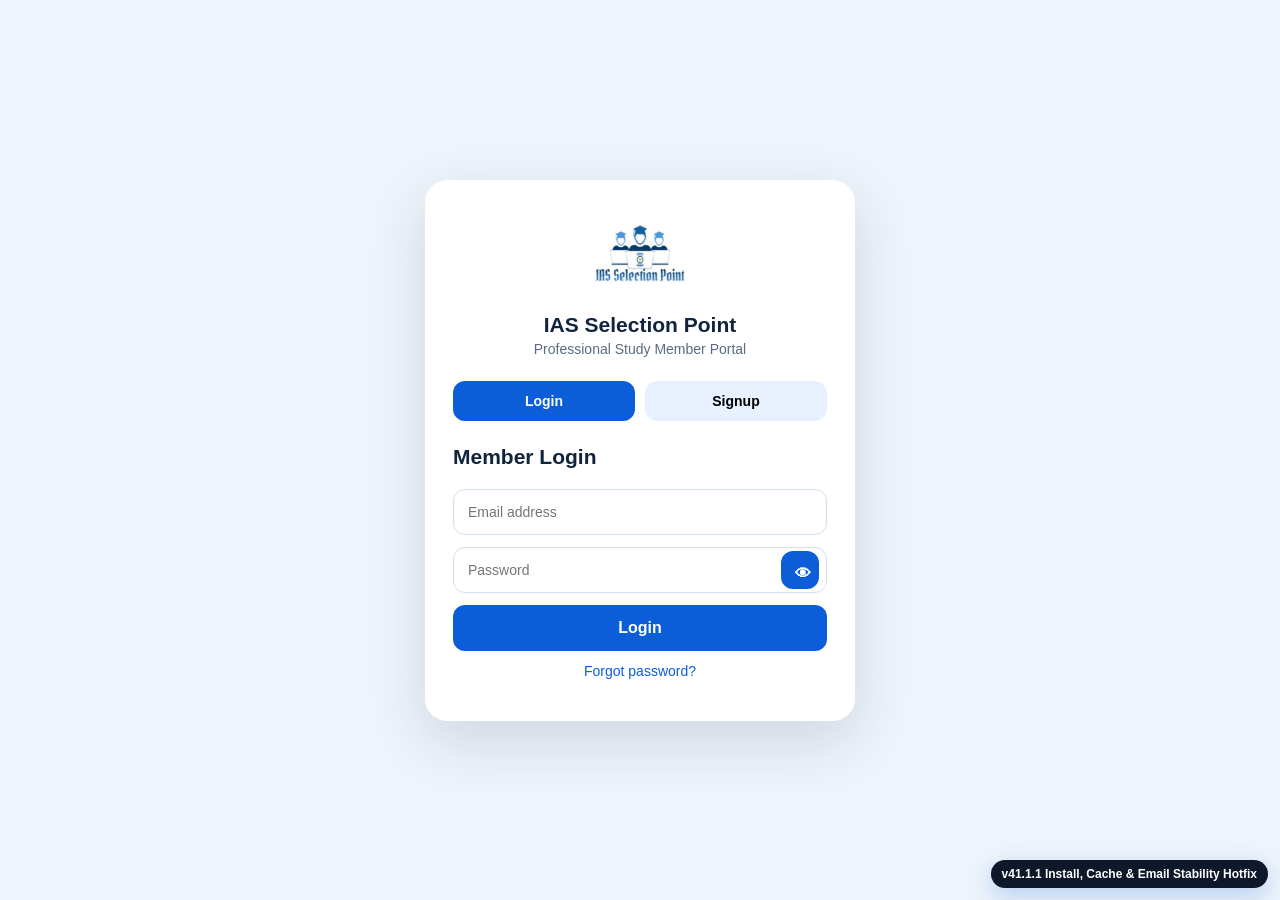
==== index.html @ 4298b193 "Add files via upload" ====
<!DOCTYPE html>
<html lang="en">
<head>
<meta name="app-version" content="41.1.1">
<meta name="app-build" content="20260715-4111">
  <meta charset="UTF-8" />
  <meta name="viewport" content="width=device-width, initial-scale=1.0" />
  <title>IAS Selection Point | Member Login</title>
  <link rel="stylesheet" href="style.css?v=20260715-4111" />
  <link rel="manifest" href="manifest.webmanifest">
  <meta name="theme-color" content="#0B2A55">
  <meta name="mobile-web-app-capable" content="yes">
  <meta name="apple-mobile-web-app-capable" content="yes">
  <meta name="apple-mobile-web-app-status-bar-style" content="default">
  <link rel="apple-touch-icon" href="logo.jpg">
</head>
<body>
  <div class="version-badge">v41.1.1 Install, Cache & Email Stability Hotfix</div>
  <div id="loaderOverlay" class="loader-overlay"><div class="loader-box"><div class="spinner"></div><h3 id="loaderTitle">Please wait...</h3><p id="loaderText">Processing your request</p></div></div>
  <main class="auth-page">
    <section class="auth-card">
      <div class="brand">
        <img src="logo.jpg" alt="IAS Selection Point Logo" class="logo" />
        <h1>IAS Selection Point</h1>
        <p>Professional Study Member Portal</p>
      </div>

      <div class="tabs">
        <button class="tab active" onclick="showForm('login')">Login</button>
        <button class="tab" onclick="showForm('signup')">Signup</button>
      </div>

      <form id="loginForm" class="form active" onsubmit="loginUser(event)">
        <h2>Member Login</h2>
        <input id="loginEmail" type="email" placeholder="Email address" required />
        <input id="loginPassword" type="password" placeholder="Password" required />
        <button type="submit">Login</button>
        <a href="#" onclick="showForm('forgot')">Forgot password?</a>
      </form>

      <form id="signupForm" class="form" onsubmit="signupUser(event)">
        <h2>Create Account</h2>
        <input id="signupName" type="text" placeholder="Full name" required />
        <input id="signupEmail" type="email" placeholder="Email address" required />
        <input id="signupMobile" type="tel" placeholder="Mobile number" required />
        <div class="v34-registration-grid">
          <select id="signupQualification" required>
            <option value="">Select qualification</option>
            <option>10th</option><option>12th</option><option>Diploma</option>
            <option>Graduate</option><option>Post Graduate</option>
            <option>B.Ed.</option><option>M.Ed.</option><option>Ph.D.</option><option>Other</option>
          </select>
          <select id="signupTargetExam" required>
            <option value="">Preparing for</option>
            <option>UPSC</option><option>HPSC</option><option>HSSC</option>
            <option>Haryana CET (Group C)</option><option>Haryana CET (Group D)</option>
            <option>Haryana Police</option><option>UGC NET (Political Science)</option>
            <option>SSC</option><option>Banking</option><option>Railway</option><option>Other</option>
          </select>
          <select id="signupState" required><option value="">Select state / union territory</option></select>
          <select id="signupDistrict" required disabled><option value="">Select district</option></select>
          <input id="signupSubject" placeholder="Preferred / optional subject" />
        </div>
        <input id="signupPassword" type="password" placeholder="Password" required />
        <input id="signupConfirmPassword" type="password" placeholder="Repeat password" required />
        <div id="signupPasswordMatch" class="v318-password-match"></div>
        <button type="submit">Signup</button>
      </form>

      <form id="forgotForm" class="form" onsubmit="sendResetOtp(event)">
        <h2>Forgot Password</h2>
        <input id="forgotEmail" type="email" placeholder="Registered email" required />
        <button type="submit">Send OTP</button>
        <a href="#" onclick="showForm('login')">Back to login</a>
      </form>

      <form id="resetForm" class="form" onsubmit="resetPassword(event)">
        <h2>Reset Password</h2>
        <input id="resetEmail" type="email" placeholder="Registered email" required />
        <input id="resetOtp" type="text" placeholder="6 digit OTP" required />
        <input id="resetPassword" type="password" placeholder="New password" required />
        <button type="submit">Reset Password</button>
      </form>

      <p id="msg" class="msg"></p>
    </section>
  </main>
  <script src="config.js?v=20260715-4111"></script>
  <script src="app.js?v=20260715-4111"></script>
</body>
</html>
---- style.css ----
*{box-sizing:border-box}body{margin:0;font-family:Arial,Helvetica,sans-serif;background:linear-gradient(135deg,#eef6ff,#ffffff);color:#10233f}.auth-page{min-height:100vh;display:flex;align-items:center;justify-content:center;padding:20px}.auth-card{width:100%;max-width:430px;background:white;border-radius:22px;padding:28px;box-shadow:0 20px 60px rgba(16,35,63,.14)}.brand{text-align:center}.logo{width:92px;height:92px;object-fit:contain;border-radius:18px}.brand h1{margin:10px 0 4px}.brand p{margin:0;color:#5a6b82}.tabs{display:flex;gap:10px;margin:24px 0}.tab{flex:1;border:0;border-radius:12px;padding:12px;background:#e9f1ff;cursor:pointer;font-weight:700}.tab.active,.form button,.topbar button{background:#0b5ed7;color:white}.form{display:none;gap:12px;flex-direction:column}.form.active{display:flex}.form h2{margin:0 0 8px}input{width:100%;padding:14px;border:1px solid #d4dfef;border-radius:12px;font-size:15px}.form button{border:0;border-radius:12px;padding:14px;font-size:16px;font-weight:700;cursor:pointer}.form a{color:#0b5ed7;text-decoration:none;text-align:center}.msg{text-align:center;font-weight:700}.topbar{display:flex;align-items:center;gap:14px;background:white;padding:14px 18px;box-shadow:0 8px 25px rgba(16,35,63,.08)}.top-logo{width:55px;height:55px;object-fit:contain;border-radius:12px}.topbar h1{font-size:20px;margin:0}.topbar p{margin:2px 0 0;color:#5a6b82}.topbar button{margin-left:auto;border:0;border-radius:10px;padding:10px 14px;cursor:pointer}.dashboard{padding:20px;max-width:1000px;margin:auto}.panel,.tile{background:white;border-radius:18px;padding:20px;box-shadow:0 10px 28px rgba(16,35,63,.09);margin-bottom:18px}.grid{display:grid;grid-template-columns:repeat(auto-fit,minmax(180px,1fr));gap:16px}.tile{font-weight:700;text-align:center}.user-row{padding:12px;border-bottom:1px solid #edf2f7}@media(max-width:520px){.auth-card{padding:22px}.topbar{align-items:flex-start}.topbar h1{font-size:17px}}
/* ===== v5 Visible Loading Update ===== */
.version-badge{
  position:fixed;
  right:12px;
  bottom:12px;
  z-index:9998;
  background:#0b5ed7;
  color:#fff;
  padding:7px 11px;
  border-radius:999px;
  font-size:12px;
  font-weight:800;
  box-shadow:0 8px 25px rgba(11,94,215,.25);
}
.loader-overlay{
  position:fixed;
  inset:0;
  background:rgba(238,246,255,.86);
  backdrop-filter:blur(8px);
  display:none;
  align-items:center;
  justify-content:center;
  z-index:9999;
  padding:20px;
}
.loader-overlay.active{display:flex}
.loader-box{
  width:100%;
  max-width:310px;
  background:#fff;
  border-radius:22px;
  padding:30px 22px;
  text-align:center;
  box-shadow:0 20px 70px rgba(16,35,63,.20);
  animation:loaderPop .25s ease;
}
.spinner{
  width:56px;
  height:56px;
  border:5px solid #e5efff;
  border-top-color:#0b5ed7;
  border-radius:50%;
  margin:0 auto 16px;
  animation:spin .85s linear infinite;
}
.loader-box h3{margin:0 0 6px;color:#10233f}
.loader-box p{margin:0;color:#5a6b82;font-size:14px}
button.loading{
  opacity:.75;
  pointer-events:none;
}
button.loading::after{
  content:"";
  display:inline-block;
  width:14px;
  height:14px;
  margin-left:8px;
  border:2px solid rgba(255,255,255,.55);
  border-top-color:#fff;
  border-radius:50%;
  vertical-align:-2px;
  animation:spin .8s linear infinite;
}
@keyframes spin{to{transform:rotate(360deg)}}
@keyframes loaderPop{from{transform:scale(.94);opacity:0}to{transform:scale(1);opacity:1}}
/* ===== v6 Dashboard Functions ===== */
.hero-panel{
  background:linear-gradient(135deg,#ffffff,#eef6ff);
  border:1px solid #e4efff;
}
.dash-menu{
  display:flex;
  gap:10px;
  overflow-x:auto;
  padding:6px 0 16px;
}
.dash-btn{
  border:0;
  background:#e9f1ff;
  color:#10233f;
  padding:11px 14px;
  border-radius:12px;
  font-weight:800;
  white-space:nowrap;
  cursor:pointer;
}
.dash-btn.active,.primary-btn{
  background:#0b5ed7;
  color:#fff;
}
.dash-section{display:none}
.dash-section.active{display:block}
.tile small{
  display:block;
  margin-top:6px;
  color:#5a6b82;
  font-weight:500;
}
.link-grid{
  display:grid;
  grid-template-columns:repeat(auto-fit,minmax(180px,1fr));
  gap:12px;
}
.link-grid a{
  display:block;
  padding:13px;
  border-radius:12px;
  background:#eef6ff;
  color:#0b5ed7;
  text-decoration:none;
  font-weight:800;
}
.form-grid{
  display:grid;
  grid-template-columns:repeat(auto-fit,minmax(200px,1fr));
  gap:12px;
}
textarea{
  width:100%;
  min-height:130px;
  padding:14px;
  margin-top:12px;
  border:1px solid #d4dfef;
  border-radius:12px;
  font-size:15px;
  font-family:Arial,Helvetica,sans-serif;
  resize:vertical;
}
.primary-btn{
  border:0;
  padding:13px 18px;
  border-radius:12px;
  font-weight:800;
  margin-top:12px;
  cursor:pointer;
}
.small-msg{
  font-weight:800;
  min-height:22px;
}
.list-box{
  margin-top:16px;
}
.note-card,.bookmark-card{
  background:#f8fbff;
  border:1px solid #e3eefc;
  border-radius:14px;
  padding:14px;
  margin-bottom:10px;
}
.note-card h4,.bookmark-card h4{
  margin:0 0 6px;
}
.note-card p,.bookmark-card p{
  margin:0 0 10px;
  color:#4d5f76;
}
.mini-btn{
  border:0;
  padding:8px 10px;
  border-radius:9px;
  background:#dbeafe;
  color:#0b5ed7;
  font-weight:800;
  cursor:pointer;
}
.danger-btn{
  background:#ffe5e5;
  color:#b00020;
}
.version-badge{
  background:#0b5ed7!important;
}
/* ===== v7 Professional Portal UI ===== */
body{
  background:#eef4fb;
}
.portal-shell{
  min-height:100vh;
  display:flex;
}
.sidebar-pro{
  width:270px;
  background:linear-gradient(180deg,#092a55,#0b5ed7);
  color:#fff;
  padding:20px;
  display:flex;
  flex-direction:column;
  gap:22px;
  position:sticky;
  top:0;
  height:100vh;
}
.side-brand{
  display:flex;
  align-items:center;
  gap:12px;
}
.side-brand img{
  width:54px;
  height:54px;
  border-radius:14px;
  object-fit:contain;
  background:#fff;
  padding:4px;
}
.side-brand h2{
  margin:0;
  font-size:18px;
}
.side-brand p{
  margin:2px 0 0;
  opacity:.8;
  font-size:13px;
}
.side-nav{
  display:flex;
  flex-direction:column;
  gap:10px;
}
.side-nav button{
  border:0;
  background:rgba(255,255,255,.12);
  color:#fff;
  padding:13px 14px;
  border-radius:14px;
  font-weight:800;
  text-align:left;
  cursor:pointer;
}
.side-nav button.active,
.side-nav button:hover{
  background:#fff;
  color:#0b5ed7;
}
.side-logout{
  margin-top:auto;
  border:0;
  background:#ffeded;
  color:#b00020;
  padding:13px;
  border-radius:14px;
  font-weight:900;
  cursor:pointer;
}
.portal-main{
  flex:1;
  padding:26px;
  max-width:1200px;
}
.portal-header{
  display:flex;
  justify-content:space-between;
  align-items:center;
  gap:14px;
  background:#fff;
  border-radius:22px;
  padding:22px;
  box-shadow:0 14px 40px rgba(16,35,63,.08);
  margin-bottom:22px;
}
.portal-header h1{
  margin:0;
  color:#10233f;
}
.portal-header p{
  margin:5px 0 0;
  color:#5a6b82;
}
.admin-chip{
  background:#eef6ff;
  color:#0b5ed7;
  padding:11px 14px;
  border-radius:999px;
  font-weight:900;
}
.stats-grid-pro{
  display:grid;
  grid-template-columns:repeat(auto-fit,minmax(190px,1fr));
  gap:16px;
  margin-bottom:22px;
}
.stat-card{
  background:#fff;
  border-radius:22px;
  padding:22px;
  box-shadow:0 12px 34px rgba(16,35,63,.08);
  border:1px solid #edf3fb;
}
.stat-card span{
  font-size:28px;
}
.stat-card h3{
  margin:12px 0 4px;
  font-size:34px;
  color:#10233f;
}
.stat-card p{
  margin:0;
  color:#5a6b82;
  font-weight:800;
}
.stat-card.blue{border-left:6px solid #0b5ed7}
.stat-card.green{border-left:6px solid #159947}
.stat-card.purple{border-left:6px solid #6f42c1}
.stat-card.orange{border-left:6px solid #ff9800}
.two-col{
  display:grid;
  grid-template-columns:1fr 1fr;
  gap:18px;
}
.pro-panel{
  background:#fff;
  border-radius:22px;
  padding:22px;
  box-shadow:0 12px 34px rgba(16,35,63,.08);
  margin-bottom:18px;
}
.pro-panel h3{
  margin-top:0;
}
.quick-actions{
  display:grid;
  grid-template-columns:repeat(auto-fit,minmax(150px,1fr));
  gap:12px;
}
.quick-actions button{
  border:0;
  background:#eef6ff;
  color:#0b5ed7;
  padding:14px;
  border-radius:14px;
  font-weight:900;
  cursor:pointer;
}
.admin-section{display:none}
.admin-section.active{display:block}
.panel-head{
  display:flex;
  justify-content:space-between;
  gap:12px;
  align-items:center;
  margin-bottom:12px;
}
.panel-head input{
  max-width:340px;
}
.table-wrap{
  overflow:auto;
}
.pro-table{
  width:100%;
  border-collapse:collapse;
  min-width:600px;
}
.pro-table th,
.pro-table td{
  padding:13px;
  border-bottom:1px solid #edf2f7;
  text-align:left;
}
.pro-table th{
  background:#f8fbff;
  color:#10233f;
}
.status-pill{
  display:inline-block;
  padding:6px 10px;
  border-radius:999px;
  background:#e8fff0;
  color:#137333;
  font-weight:900;
  font-size:12px;
}
.role-pill{
  display:inline-block;
  padding:6px 10px;
  border-radius:999px;
  background:#eef6ff;
  color:#0b5ed7;
  font-weight:900;
  font-size:12px;
}
.muted{
  color:#5a6b82;
}
.notice-preview{
  margin-top:14px;
  padding:14px;
  background:#f8fbff;
  border-radius:14px;
  border:1px solid #e3eefc;
}
.version-badge{
  background:#111827!important;
}
@media(max-width:850px){
  .portal-shell{display:block}
  .sidebar-pro{
    width:100%;
    height:auto;
    position:static;
    border-radius:0 0 24px 24px;
  }
  .side-nav{
    display:grid;
    grid-template-columns:repeat(2,1fr);
  }
  .portal-main{padding:16px}
  .portal-header{
    display:block;
  }
  .admin-chip{
    display:inline-block;
    margin-top:12px;
  }
  .two-col{grid-template-columns:1fr}
}
/* ===== v8 All Categories Dashboard ===== */
.category-panel{
  grid-column:1 / -1;
}
.cat-heading{
  margin:20px 0 12px;
  color:#10233f;
  font-size:16px;
}
.category-grid{
  display:grid;
  grid-template-columns:repeat(auto-fit,minmax(210px,1fr));
  gap:12px;
}
.category-grid a{
  display:flex;
  align-items:flex-start;
  gap:12px;
  padding:15px;
  border-radius:16px;
  background:linear-gradient(135deg,#f8fbff,#eef6ff);
  border:1px solid #e2eefc;
  text-decoration:none;
  color:#10233f;
  box-shadow:0 8px 20px rgba(16,35,63,.05);
  transition:.2s ease;
}
.category-grid a:hover{
  transform:translateY(-2px);
  box-shadow:0 12px 28px rgba(16,35,63,.10);
  border-color:#0b5ed7;
}
.category-grid span{
  font-size:24px;
  line-height:1;
}
.category-grid b{
  display:block;
  font-size:14px;
  margin-bottom:4px;
}
.category-grid small{
  display:block;
  color:#5a6b82;
  font-size:12px;
}
@media(max-width:850px){
  .category-grid{
    grid-template-columns:1fr;
  }
}
/* ===== v9 Private Category Reader ===== */
.private-cat-grid{
  display:grid;
  grid-template-columns:repeat(auto-fit,minmax(220px,1fr));
  gap:14px;
}
.private-cat-card{
  border:1px solid #e2eefc;
  background:linear-gradient(135deg,#ffffff,#eef6ff);
  border-radius:18px;
  padding:17px;
  cursor:pointer;
  box-shadow:0 9px 24px rgba(16,35,63,.06);
  transition:.2s ease;
}
.private-cat-card:hover{
  transform:translateY(-2px);
  border-color:#0b5ed7;
  box-shadow:0 13px 30px rgba(16,35,63,.11);
}
.private-cat-card span{
  font-size:25px;
}
.private-cat-card b{
  display:block;
  margin-top:10px;
  color:#10233f;
}
.private-cat-card small{
  display:block;
  margin-top:5px;
  color:#5a6b82;
}
.post-panel{
  min-height:240px;
}
.post-list{
  display:grid;
  gap:12px;
}
.post-item{
  border:1px solid #e2eefc;
  background:#fff;
  border-radius:16px;
  padding:16px;
  cursor:pointer;
  box-shadow:0 8px 22px rgba(16,35,63,.05);
}
.post-item:hover{
  border-color:#0b5ed7;
}
.post-item h4{
  margin:0 0 8px;
  color:#10233f;
}
.post-item p{
  margin:0;
  color:#5a6b82;
}
.post-meta{
  display:block;
  margin-top:9px;
  color:#0b5ed7;
  font-weight:800;
  font-size:12px;
}
.reader-modal{
  position:fixed;
  inset:0;
  background:#f8fbff;
  z-index:10000;
  display:none;
  flex-direction:column;
}
.reader-modal.active{
  display:flex;
}
.reader-top{
  display:flex;
  align-items:center;
  gap:12px;
  background:#fff;
  border-bottom:1px solid #e2eefc;
  padding:12px 16px;
  box-shadow:0 8px 24px rgba(16,35,63,.08);
}
.reader-top h3{
  flex:1;
  margin:0;
  font-size:17px;
  white-space:nowrap;
  overflow:hidden;
  text-overflow:ellipsis;
}
.reader-top button{
  border:0;
  background:#0b5ed7;
  color:#fff;
  padding:10px 12px;
  border-radius:11px;
  font-weight:900;
  cursor:pointer;
}
.reader-body{
  max-width:900px;
  width:100%;
  margin:0 auto;
  padding:24px;
  overflow:auto;
  line-height:1.75;
  color:#10233f;
  background:#fff;
  flex:1;
}
.reader-body img{
  max-width:100%;
  height:auto;
  border-radius:12px;
}
.reader-body a{
  color:#0b5ed7;
}
.reader-body h1,.reader-body h2,.reader-body h3{
  color:#10233f;
}
@media(max-width:850px){
  .private-cat-grid{
    grid-template-columns:1fr;
  }
  .reader-body{
    padding:16px;
  }
  .reader-top h3{
    font-size:14px;
  }
  .reader-top button{
    padding:9px 10px;
    font-size:12px;
  }
}
/* ===== v10 Professional Learning Portal ===== */
.learning-header{background:linear-gradient(135deg,#ffffff,#eef6ff)}
.module-card{cursor:pointer;transition:.2s ease}
.module-card:hover{transform:translateY(-3px);box-shadow:0 18px 45px rgba(16,35,63,.12)}
.continue-box{padding:16px;border-radius:16px;background:#f8fbff;border:1px solid #e2eefc;color:#5a6b82}
.reader-controls{display:flex;gap:8px;flex-wrap:wrap}
.reading-progress{height:4px;background:#e5efff}
.reading-progress span{display:block;width:0%;height:100%;background:#0b5ed7;transition:.15s linear}
.reader-body{font-size:18px}
.reader-modal.dark-reader{background:#0f172a}
.reader-modal.dark-reader .reader-top{background:#111827;color:#fff;border-color:#243247}
.reader-modal.dark-reader .reader-body{background:#0f172a;color:#e5e7eb}
.reader-modal.dark-reader .reader-body h1,.reader-modal.dark-reader .reader-body h2,.reader-modal.dark-reader .reader-body h3{color:#fff}
.reader-modal.dark-reader .muted{color:#cbd5e1}
.post-item .module-tag{display:inline-block;margin-bottom:8px;padding:5px 9px;border-radius:999px;background:#eef6ff;color:#0b5ed7;font-size:12px;font-weight:900}
.version-badge{background:#0f172a!important}
.private-cat-grid{display:grid;grid-template-columns:repeat(auto-fit,minmax(220px,1fr));gap:14px}
.private-cat-card{border:1px solid #e2eefc;background:linear-gradient(135deg,#fff,#eef6ff);border-radius:18px;padding:17px;cursor:pointer;box-shadow:0 9px 24px rgba(16,35,63,.06);transition:.2s ease}
.private-cat-card:hover{transform:translateY(-2px);border-color:#0b5ed7;box-shadow:0 13px 30px rgba(16,35,63,.11)}
.private-cat-card span{font-size:25px}.private-cat-card b{display:block;margin-top:10px;color:#10233f}.private-cat-card small{display:block;margin-top:5px;color:#5a6b82}
@media(max-width:850px){.reader-controls button:nth-child(4){display:none}.private-cat-grid{grid-template-columns:1fr}}
/* ===== v11 Feed Fix ===== */
.feed-debug{
  margin-top:12px;
  padding:12px;
  border-radius:12px;
  background:#fff8e1;
  color:#795548;
  border:1px solid #ffe0a3;
  font-size:13px;
}
.feed-debug b{
  color:#10233f;
}
/* ===== v12 Learning Experience Upgrade ===== */
.side-brand h2{
  font-size:16px;
  line-height:1.15;
}
.header-actions{
  display:flex;
  align-items:center;
  gap:12px;
  flex-wrap:wrap;
}
.header-actions input{
  min-width:260px;
  max-width:360px;
  background:#fff;
}
.search-results-panel{
  border:2px solid #d9eaff;
}
.reader-actionbar{
  display:flex;
  gap:10px;
  flex-wrap:wrap;
  max-width:900px;
  width:100%;
  margin:0 auto;
  padding:12px 24px;
  background:#fff;
  border-bottom:1px solid #e2eefc;
}
.reader-actionbar button{
  border:0;
  background:#eef6ff;
  color:#0b5ed7;
  padding:10px 12px;
  border-radius:11px;
  font-weight:900;
  cursor:pointer;
}
.dark-reader .reader-actionbar{
  background:#111827;
  border-color:#243247;
}
.dark-reader .reader-actionbar button{
  background:#1f2937;
  color:#fff;
}
.article-actions{
  display:flex;
  gap:8px;
  flex-wrap:wrap;
  margin-top:12px;
}
.article-actions button{
  border:0;
  background:#eef6ff;
  color:#0b5ed7;
  padding:8px 10px;
  border-radius:10px;
  font-weight:800;
  cursor:pointer;
}
.latest-badge{
  display:inline-block;
  padding:5px 8px;
  border-radius:999px;
  background:#fff3cd;
  color:#805b00;
  font-size:12px;
  font-weight:900;
  margin-bottom:8px;
}
.toast{
  position:fixed;
  left:50%;
  bottom:26px;
  transform:translateX(-50%);
  background:#10233f;
  color:#fff;
  padding:12px 16px;
  border-radius:999px;
  z-index:20000;
  box-shadow:0 12px 30px rgba(16,35,63,.2);
  display:none;
  font-weight:800;
}
.toast.active{display:block}
@media(max-width:850px){
  .header-actions{
    width:100%;
    margin-top:12px;
  }
  .header-actions input{
    min-width:100%;
  }
  .reader-actionbar{
    padding:10px 14px;
  }
}
/* ===== v13 Module Structure + Speed Upgrade ===== */
.three-col{
  display:grid;
  grid-template-columns:repeat(3,1fr);
  gap:18px;
}
.module-subtitle{
  margin:22px 0 12px;
  color:#10233f;
  padding-left:10px;
  border-left:4px solid #0b5ed7;
}
.knowledge-card{border-top:5px solid #0b5ed7}
.upsc-card{border-top:5px solid #159947}
.ugc-card{border-top:5px solid #6f42c1}
.skeleton-card{
  height:82px;
  border-radius:16px;
  background:linear-gradient(90deg,#eef3fa,#ffffff,#eef3fa);
  background-size:200% 100%;
  animation:skeletonMove 1.1s infinite;
  border:1px solid #e2eefc;
}
@keyframes skeletonMove{
  0%{background-position:200% 0}
  100%{background-position:-200% 0}
}
.cache-note{
  display:inline-block;
  margin-top:8px;
  color:#137333;
  font-size:12px;
  font-weight:800;
}
@media(max-width:1000px){
  .three-col{grid-template-columns:1fr}
}
/* ===== v14 Admin + Enterprise UI Upgrade ===== */
.big-brand img{
  width:86px!important;
  height:86px!important;
  border-radius:22px!important;
}
.big-brand h2{
  font-size:18px!important;
  line-height:1.15!important;
}
.sidebar-pro{
  width:300px;
}
.action-btns{display:flex;gap:8px;flex-wrap:wrap}
.action-btn{border:0;padding:8px 10px;border-radius:10px;font-size:12px;font-weight:900;cursor:pointer}
.activate-btn{background:#e8fff0;color:#137333}
.block-btn{background:#fff4e5;color:#a15c00}
.delete-btn{background:#ffe5e5;color:#b00020}
.disabled-btn,.action-btn:disabled{background:#edf2f7;color:#64748b;cursor:not-allowed}
.status-pill.blocked{background:#ffe5e5;color:#b00020}
.status-pill.deleted{background:#f1f5f9;color:#64748b}
.status-pill.pending{background:#fff4e5;color:#a15c00}
.role-pill.admin{background:#fff0d6;color:#805b00}
.role-pill.member{background:#eef6ff;color:#0b5ed7}
.goal-card{
  background:linear-gradient(135deg,#0b5ed7,#092a55);
  color:#fff;
}
.goal-card p,.goal-card h3{color:#fff}
.premium-logo-note{
  font-size:12px;
  opacity:.85;
}
@media(max-width:850px){
  .sidebar-pro{width:100%}
  .big-brand img{width:72px!important;height:72px!important}
}
/* ===== v14.1 Dashboard Click Hotfix ===== */
.loader-overlay:not(.active){
  display:none!important;
  pointer-events:none!important;
}
.loader-overlay.active{
  pointer-events:auto!important;
}
.version-badge{
  pointer-events:none!important;
}
.sidebar-pro,
.portal-main,
.side-nav button,
.module-card,
.private-cat-card,
.post-item,
.primary-btn,
.mini-btn,
.action-btn{
  pointer-events:auto!important;
}
/* ===== v14.2 Bigger Real Logo + Deactivate UI ===== */
.sidebar-pro{
  width:320px!important;
}
.side-brand.big-brand,
.side-brand{
  align-items:center!important;
  gap:16px!important;
}
.side-brand img,
.big-brand img{
  width:112px!important;
  height:112px!important;
  min-width:112px!important;
  min-height:112px!important;
  object-fit:contain!important;
  border-radius:24px!important;
  padding:6px!important;
  background:#ffffff!important;
  box-shadow:0 14px 32px rgba(0,0,0,.18)!important;
}
.side-brand h2,
.big-brand h2{
  font-size:21px!important;
  line-height:1.15!important;
  font-weight:900!important;
  letter-spacing:.2px!important;
}
.side-brand p,
.big-brand p{
  font-size:14px!important;
  opacity:.92!important;
}
.deactivate-btn{
  background:#eef2ff;
  color:#4338ca;
}
.status-pill.deactivated{
  background:#eef2ff;
  color:#4338ca;
}
@media(max-width:850px){
  .sidebar-pro{width:100%!important}
  .side-brand img,.big-brand img{
    width:88px!important;
    height:88px!important;
    min-width:88px!important;
    min-height:88px!important;
  }
}
/* ===== v14.3 Email Notification Note ===== */
.email-note{
  display:inline-block;
  margin-top:6px;
  color:#137333;
  font-size:12px;
  font-weight:800;
}
/* ===== v15 Communication Suite ===== */
.email-center-card{background:linear-gradient(135deg,#ffffff,#eef6ff);border:1px solid #dbeafe}
.mail-template-preview{margin-top:14px;padding:16px;border-radius:16px;background:#f8fbff;border:1px solid #e2eefc}
/* ===== v16 Branding + Footer + Pagination ===== */
.full-logo-brand{
  display:block!important;
  text-align:center!important;
  padding:14px 8px 18px!important;
}
.full-logo-brand img{
  width:220px!important;
  max-width:100%!important;
  height:auto!important;
  object-fit:contain!important;
  background:#ffffff!important;
  border-radius:18px!important;
  padding:10px!important;
  box-shadow:0 14px 34px rgba(0,0,0,.16)!important;
}
.brand-slogan{
  margin:12px 0 0!important;
  color:#ffffff!important;
  font-size:14px!important;
  line-height:1.35!important;
  font-weight:700!important;
  opacity:.95!important;
}
.portal-footer{
  margin-top:28px;
  background:#ffffff;
  border-radius:22px;
  padding:18px;
  box-shadow:0 12px 34px rgba(16,35,63,.08);
  border:1px solid #e2eefc;
}
.footer-brand{
  display:flex;
  align-items:center;
  gap:12px;
  margin-bottom:14px;
}
.footer-brand img{
  width:70px;
  height:auto;
  object-fit:contain;
  border-radius:12px;
  background:#fff;
  border:1px solid #e2eefc;
  padding:4px;
}
.footer-brand b{
  display:block;
  color:#10233f;
  font-size:16px;
}
.footer-brand span{
  display:block;
  color:#5a6b82;
  font-size:13px;
  font-weight:700;
}
.footer-links{
  display:flex;
  flex-wrap:wrap;
  gap:10px;
}
.footer-links a{
  text-decoration:none;
  color:#0b5ed7;
  background:#eef6ff;
  padding:10px 13px;
  border-radius:999px;
  font-size:13px;
  font-weight:800;
}
.footer-links a:hover{
  background:#0b5ed7;
  color:#fff;
}
.pagination-bar{
  display:flex;
  justify-content:space-between;
  align-items:center;
  gap:12px;
  margin-top:16px;
  padding:12px;
  background:#f8fbff;
  border:1px solid #e2eefc;
  border-radius:14px;
}
.pagination-bar button{
  border:0;
  background:#0b5ed7;
  color:#fff;
  padding:10px 14px;
  border-radius:11px;
  font-weight:900;
  cursor:pointer;
}
.pagination-bar button:disabled{
  background:#d8e2f0;
  color:#64748b;
  cursor:not-allowed;
}
.pagination-info{
  color:#5a6b82;
  font-weight:800;
  font-size:13px;
  text-align:center;
}
@media(max-width:850px){
  .full-logo-brand img{width:190px!important}
  .pagination-bar{flex-direction:column;align-items:stretch}
  .pagination-bar button{width:100%}
  .footer-links a{flex:1 1 calc(50% - 10px);text-align:center}
}
/* ===== v16.1 Compact UI Fix ===== */
body{
  zoom:.92;
}
.portal-shell{
  min-height:100vh;
}
.sidebar-pro{
  height:100vh!important;
  overflow-y:auto!important;
  overflow-x:hidden!important;
  padding:14px!important;
  width:280px!important;
}
.sidebar-pro::-webkit-scrollbar{
  width:6px;
}
.sidebar-pro::-webkit-scrollbar-thumb{
  background:rgba(255,255,255,.35);
  border-radius:999px;
}
.full-logo-brand{
  padding:8px 6px 12px!important;
}
.full-logo-brand img{
  width:170px!important;
  border-radius:16px!important;
  padding:7px!important;
}
.brand-slogan{
  font-size:12px!important;
  margin-top:7px!important;
}
.side-nav{
  gap:7px!important;
}
.side-nav button{
  padding:10px 12px!important;
  border-radius:12px!important;
  font-size:13px!important;
}
.side-logout{
  padding:11px!important;
  border-radius:12px!important;
  position:sticky;
  bottom:8px;
}
.portal-main{
  padding:16px!important;
  max-width:1280px!important;
}
.portal-header{
  padding:17px!important;
  border-radius:18px!important;
  margin-bottom:14px!important;
}
.portal-header h1{
  font-size:28px!important;
}
.portal-header p{
  font-size:14px!important;
}
.header-actions input{
  min-width:260px!important;
  height:42px!important;
  padding:10px 13px!important;
}
.admin-chip{
  padding:9px 12px!important;
  font-size:13px!important;
}
.stats-grid-pro{
  gap:12px!important;
  margin-bottom:14px!important;
  grid-template-columns:repeat(4,minmax(150px,1fr))!important;
}
.stat-card{
  padding:16px!important;
  border-radius:18px!important;
}
.stat-card span{
  font-size:22px!important;
}
.stat-card h3{
  font-size:28px!important;
  margin:8px 0 2px!important;
}
.stat-card p{
  font-size:13px!important;
}
.pro-panel{
  padding:16px!important;
  border-radius:18px!important;
  margin-bottom:14px!important;
}
.module-card p{
  font-size:14px!important;
}
.private-cat-card{
  padding:13px!important;
  border-radius:15px!important;
}
.private-cat-card span{
  font-size:21px!important;
}
.private-cat-card b{
  font-size:14px!important;
}
.private-cat-card small{
  font-size:11px!important;
}
.post-item{
  padding:13px 15px!important;
}
.post-item h4{
  margin:0!important;
  font-size:16px!important;
}
.post-item p{
  display:none!important;
}
.post-meta{
  margin-top:8px!important;
  font-size:12px!important;
}
.article-actions{
  margin-top:9px!important;
}
.portal-footer{
  padding:14px!important;
  border-radius:18px!important;
}
.footer-brand img{
  width:52px!important;
}
.footer-links a{
  padding:8px 11px!important;
  font-size:12px!important;
}
@media(max-width:850px){
  body{zoom:1}
  .sidebar-pro{
    width:100%!important;
    height:auto!important;
    max-height:70vh!important;
  }
  .stats-grid-pro{
    grid-template-columns:repeat(2,1fr)!important;
  }
  .portal-header h1{
    font-size:24px!important;
  }
}
/* ===== v16.2 Footer Reader + Layout Fix ===== */
body{
  zoom:.90;
}
.sidebar-pro{
  width:260px!important;
  padding:12px!important;
}
.full-logo-brand{
  padding:6px 6px 10px!important;
}
.full-logo-brand img{
  width:180px!important;
  max-height:105px!important;
  height:auto!important;
  object-fit:contain!important;
  border-radius:14px!important;
  padding:6px!important;
}
.brand-slogan{
  font-size:11.5px!important;
  margin-top:6px!important;
  line-height:1.25!important;
}
.side-nav button{
  padding:9px 11px!important;
  font-size:12.5px!important;
}
.portal-main{
  padding:14px!important;
}
.portal-header{
  padding:14px 16px!important;
}
.stats-grid-pro{
  grid-template-columns:repeat(4,1fr)!important;
}
.two-col{
  grid-template-columns:1fr!important;
}
.hide-continue-title{
  display:none!important;
}
.hide-continue-title.closest,
#continueReading{
  display:none!important;
}
.pro-panel:has(.hide-continue-title){
  display:none!important;
}
.post-list{
  display:block!important;
}
.post-item.title-only-post,
.post-item{
  display:flex!important;
  align-items:center!important;
  justify-content:space-between!important;
  gap:12px!important;
  padding:12px 14px!important;
}
.post-item h4{
  flex:1!important;
  white-space:nowrap!important;
  overflow:hidden!important;
  text-overflow:ellipsis!important;
  font-size:15px!important;
  margin:0!important;
}
.post-item .module-tag{
  flex:0 0 auto!important;
}
.post-item .post-meta{
  flex:0 0 auto!important;
  margin-top:0!important;
  white-space:nowrap!important;
}
.post-item .article-actions{
  flex:0 0 auto!important;
  margin-top:0!important;
}
.footer-pipe-links{
  display:flex!important;
  align-items:center!important;
  justify-content:center!important;
  flex-wrap:wrap!important;
  gap:7px!important;
  margin-top:10px!important;
}
.footer-pipe-links button{
  border:0!important;
  background:transparent!important;
  color:#0b5ed7!important;
  font-weight:900!important;
  cursor:pointer!important;
  padding:4px 2px!important;
  font-size:13px!important;
}
.footer-pipe-links button:hover{
  text-decoration:underline!important;
}
.footer-pipe-links span{
  color:#94a3b8!important;
  font-weight:900!important;
}
.footer-copy{
  text-align:center;
  margin-top:12px;
  padding-top:12px;
  border-top:1px solid #e2eefc;
  color:#5a6b82;
  font-size:12.5px;
  font-weight:700;
}
.footer-page-modal{
  position:fixed;
  inset:0;
  background:#eef4fb;
  z-index:20000;
  display:none;
  flex-direction:column;
}
.footer-page-modal.active{
  display:flex;
}
.footer-page-header{
  display:flex;
  align-items:center;
  gap:12px;
  padding:12px 16px;
  background:#ffffff;
  box-shadow:0 8px 24px rgba(16,35,63,.10);
  border-bottom:1px solid #e2eefc;
}
.footer-page-header h3{
  flex:1;
  margin:0;
  color:#10233f;
  white-space:nowrap;
  overflow:hidden;
  text-overflow:ellipsis;
}
.footer-page-header button{
  border:0;
  background:#0b5ed7;
  color:#fff;
  padding:10px 12px;
  border-radius:10px;
  font-weight:900;
  cursor:pointer;
}
.footer-page-frame{
  flex:1;
  width:100%;
  border:0;
  background:#fff;
}
.portal-footer{
  text-align:center!important;
}
.footer-brand{
  justify-content:center!important;
}
@media(max-width:900px){
  body{zoom:1}
  .stats-grid-pro{
    grid-template-columns:repeat(2,1fr)!important;
  }
  .post-item{
    display:block!important;
  }
  .post-item h4{
    white-space:normal!important;
  }
  .post-item .post-meta{
    display:block!important;
    margin-top:8px!important;
  }
  .article-actions{
    margin-top:8px!important;
  }
}
/* ===== v16.3 Clean Footer Modal + Website-like Logo Fix ===== */
.sidebar-pro{
  width:250px!important;
}
.full-logo-brand{
  padding:5px 5px 10px!important;
}
.full-logo-brand img{
  width:138px!important;
  max-height:74px!important;
  height:auto!important;
  object-fit:contain!important;
  border-radius:12px!important;
  padding:5px!important;
  box-shadow:0 8px 22px rgba(0,0,0,.12)!important;
}
.brand-slogan{
  font-size:11px!important;
  margin-top:5px!important;
  line-height:1.2!important;
}
.side-nav button{
  padding:8px 10px!important;
  font-size:12px!important;
}
.footer-page-modal{
  position:fixed;
  inset:0;
  background:rgba(15,23,42,.52);
  z-index:20000;
  display:none;
  align-items:center;
  justify-content:center;
  padding:22px;
  backdrop-filter:blur(5px);
}
.footer-page-modal.active{
  display:flex;
}
.footer-page-card{
  width:min(880px,96vw);
  max-height:88vh;
  background:#ffffff;
  border-radius:22px;
  overflow:hidden;
  box-shadow:0 24px 70px rgba(0,0,0,.26);
  display:flex;
  flex-direction:column;
}
.footer-page-header{
  display:flex;
  align-items:center;
  gap:12px;
  padding:14px 16px;
  background:linear-gradient(135deg,#0b5ed7,#092a55);
  color:#fff;
}
.footer-page-header h3{
  flex:1;
  margin:0;
  color:#fff;
}
.footer-page-header button{
  border:0;
  background:#fff;
  color:#0b5ed7;
  padding:9px 12px;
  border-radius:10px;
  font-weight:900;
  cursor:pointer;
}
.footer-page-content{
  padding:24px;
  overflow:auto;
  line-height:1.75;
  color:#24364f;
}
.footer-page-content h2{
  margin-top:0;
  color:#10233f;
}
.footer-page-content .info-box{
  background:#f8fbff;
  border:1px solid #e2eefc;
  border-radius:16px;
  padding:14px;
  margin:14px 0;
}
.footer-page-content a{
  color:#0b5ed7;
  font-weight:800;
  text-decoration:none;
}
.footer-page-frame{
  display:none!important;
}
@media(max-width:850px){
  .full-logo-brand img{
    width:125px!important;
    max-height:68px!important;
  }
  .footer-page-modal{
    padding:10px;
  }
  .footer-page-content{
    padding:16px;
  }
}
/* ===== v17 Wide Website-like Logo + Progress + Notifications ===== */
.sidebar-pro{
  width:255px!important;
}
.full-logo-brand{
  padding:7px 5px 12px!important;
}
.full-logo-brand img{
  width:205px!important;
  height:82px!important;
  max-height:82px!important;
  object-fit:contain!important;
  border-radius:18px!important;
  padding:6px 10px!important;
  background:#ffffff!important;
  box-shadow:0 8px 24px rgba(0,0,0,.12)!important;
}
.brand-slogan{
  font-size:11px!important;
  line-height:1.18!important;
  max-width:210px!important;
  margin:6px auto 0!important;
}
.compact-two{
  grid-template-columns:1fr 1fr!important;
  gap:14px!important;
}
.progress-panel{
  background:linear-gradient(135deg,#ffffff,#eef6ff)!important;
}
.progress-track{
  height:14px;
  background:#e5efff;
  border-radius:999px;
  overflow:hidden;
  margin:10px 0 8px;
}
.progress-track span{
  display:block;
  height:100%;
  width:0%;
  background:linear-gradient(90deg,#0b5ed7,#159947);
  border-radius:999px;
  transition:.25s ease;
}
.notification-preview{
  border-left:5px solid #0b5ed7;
}
.notification-item{
  border:1px solid #e2eefc;
  background:#fff;
  border-radius:16px;
  padding:14px;
  margin-bottom:10px;
}
.notification-item.unread{
  background:#eef6ff;
  border-color:#0b5ed7;
}
.notification-item h4{
  margin:0 0 6px;
  color:#10233f;
}
.notification-item p{
  margin:0;
  color:#5a6b82;
}
.notification-item small{
  display:block;
  margin-top:8px;
  color:#0b5ed7;
  font-weight:800;
}
@media(max-width:900px){
  .compact-two{grid-template-columns:1fr!important}
  .full-logo-brand img{
    width:185px!important;
    height:74px!important;
  }
}
/* ===== v18 Performance + Compact Layout + Study Tools ===== */
*{box-sizing:border-box}
html,body{height:100%;scroll-behavior:smooth}
body{zoom:1!important;overflow:hidden!important}
.portal-shell{height:100vh!important;overflow:hidden!important}
.sidebar-pro{
  width:225px!important;
  min-width:225px!important;
  height:100vh!important;
  overflow-y:auto!important;
  overflow-x:hidden!important;
  padding:9px!important;
  gap:10px!important;
  contain:layout paint;
}
.portal-main{
  height:100vh!important;
  overflow-y:auto!important;
  padding:12px 14px 22px!important;
  contain:layout;
}
.sidebar-pro::-webkit-scrollbar,.portal-main::-webkit-scrollbar{width:7px}
.sidebar-pro::-webkit-scrollbar-thumb,.portal-main::-webkit-scrollbar-thumb{background:#9db7d6;border-radius:999px}
.full-logo-brand{padding:4px 4px 7px!important}
.full-logo-brand img{
  width:150px!important;
  height:52px!important;
  max-height:52px!important;
  object-fit:contain!important;
  border-radius:12px!important;
  padding:3px 7px!important;
  background:#fff!important;
  box-shadow:0 5px 16px rgba(0,0,0,.12)!important;
}
.brand-slogan{font-size:10px!important;line-height:1.15!important;margin:4px auto 0!important;max-width:170px!important}
.side-nav{gap:5px!important}
.side-nav button{padding:8px 9px!important;border-radius:10px!important;font-size:11.6px!important}
.side-logout{padding:10px!important;border-radius:12px!important;margin-top:6px!important;position:sticky!important;bottom:6px!important}
.portal-header{padding:12px 14px!important;margin-bottom:10px!important;border-radius:16px!important}
.portal-header h1{font-size:24px!important}
.stats-grid-pro{grid-template-columns:repeat(4,1fr)!important;gap:10px!important;margin-bottom:10px!important}
.stat-card{min-height:78px!important;padding:12px!important}
.stat-card h3{font-size:23px!important;margin:5px 0 2px!important}
.stat-card p{font-size:12px!important}
.pro-panel{padding:13px!important;margin-bottom:10px!important;border-radius:16px!important}
.three-col,.two-col,.compact-two{gap:10px!important}
.compact-two{grid-template-columns:1fr 1fr!important}
.theme-toggle-btn{border:0;background:#111827;color:#fff;padding:8px 11px;border-radius:999px;font-weight:900;cursor:pointer}
.progress-track{height:13px;background:#e5efff;border-radius:999px;overflow:hidden;margin:10px 0 8px}
.progress-track span{display:block;height:100%;width:0%;background:linear-gradient(90deg,#0b5ed7,#159947);border-radius:999px;transition:.25s ease}
.notice-preview,.recent-mini-box{background:#f8fbff;border:1px solid #e2eefc;border-radius:14px;padding:12px;color:#24364f}
.mini-stats{display:grid;grid-template-columns:repeat(3,1fr);gap:10px}
.mini-stats span{display:block;text-align:center;background:#f8fbff;border:1px solid #e2eefc;border-radius:14px;padding:12px}
.mini-stats b{display:block;font-size:24px;color:#0b5ed7}
.mini-stats small{color:#5a6b82;font-weight:800}
.timer-card{background:#f8fbff;border:1px solid #e2eefc;border-radius:18px;padding:18px;text-align:center}
#pomodoroTime{font-size:44px;font-weight:900;color:#0b5ed7;letter-spacing:1px}
.timer-actions{display:flex;justify-content:center;gap:10px;margin-top:14px;flex-wrap:wrap}
.notification-item{border:1px solid #e2eefc;background:#fff;border-radius:16px;padding:14px;margin-bottom:10px}
.notification-item.unread{background:#eef6ff;border-color:#0b5ed7}
.post-item{will-change:auto}
.post-item h4{font-size:15px!important}
/* Fast loading skeleton */
.fast-skeleton{height:56px;border-radius:14px;background:linear-gradient(90deg,#eef3fa,#fff,#eef3fa);background-size:200% 100%;animation:skeletonMove 1.1s infinite;border:1px solid #e2eefc;margin-bottom:8px}
/* Dark mode */
body.portal-dark{background:#0f172a!important}
body.portal-dark .portal-main{background:#0f172a!important}
body.portal-dark .portal-header,body.portal-dark .pro-panel,body.portal-dark .stat-card,body.portal-dark .portal-footer{
  background:#111827!important;color:#e5e7eb!important;border-color:#243247!important;
}
body.portal-dark h1,body.portal-dark h2,body.portal-dark h3,body.portal-dark h4,body.portal-dark .stat-card h3,body.portal-dark .stat-card p{color:#f8fafc!important}
body.portal-dark .muted,body.portal-dark .post-meta,body.portal-dark p{color:#cbd5e1!important}
body.portal-dark .post-item,body.portal-dark .timer-card,body.portal-dark .notice-preview,body.portal-dark .recent-mini-box,body.portal-dark .mini-stats span{
  background:#1f2937!important;border-color:#334155!important;color:#e5e7eb!important;
}
body.portal-dark .admin-chip,body.portal-dark .header-actions input{background:#1f2937!important;color:#e5e7eb!important;border-color:#334155!important}
@media(max-width:900px){
  body{overflow:auto!important}
  .portal-shell{height:auto!important;overflow:auto!important}
  .sidebar-pro{width:100%!important;min-width:100%!important;height:auto!important;max-height:65vh!important}
  .portal-main{height:auto!important;overflow:visible!important}
  .stats-grid-pro{grid-template-columns:repeat(2,1fr)!important}
  .compact-two{grid-template-columns:1fr!important}
}


/* ===== v19 Logo + Bell + Notification Email Upgrade ===== */
.full-logo-brand img{
  width:170px!important;
  height:48px!important;
  max-height:48px!important;
  object-fit:contain!important;
  padding:3px 9px!important;
  border-radius:12px!important;
}
.brand-slogan{
  white-space:nowrap!important;
  font-size:9.6px!important;
  line-height:1!important;
  max-width:210px!important;
  overflow:hidden!important;
  text-overflow:ellipsis!important;
}
.side-nav button{
  font-weight:950!important;
  letter-spacing:.1px!important;
}
.header-bell-btn{
  position:relative;
  border:0;
  background:#eef6ff;
  color:#0b5ed7;
  width:42px;
  height:42px;
  border-radius:999px;
  font-weight:900;
  cursor:pointer;
  box-shadow:0 6px 16px rgba(16,35,63,.08);
}
.header-bell-btn span{
  position:absolute;
  top:-5px;
  right:-5px;
  min-width:20px;
  height:20px;
  padding:0 5px;
  border-radius:999px;
  background:#ef4444;
  color:#fff;
  font-size:11px;
  line-height:20px;
  font-weight:900;
}
#notifyTarget{
  width:100%;
  padding:12px;
  border-radius:12px;
  border:1px solid #dbeafe;
  margin-bottom:10px;
  font-weight:800;
}
body.portal-dark .header-bell-btn{
  background:#1f2937;
  color:#fff;
}
@media(max-width:900px){
  .full-logo-brand img{
    width:155px!important;
    height:44px!important;
  }
  .brand-slogan{
    font-size:9px!important;
  }
}


/* ===== v20.1 STABLE REPAIR: CSS-only logo fix ===== */
/* Built from v19 working base. No HTML layout replacement. */

.portal-shell{
  display:flex!important;
  width:100%!important;
}

.sidebar-pro{
  flex:0 0 230px!important;
  width:230px!important;
  min-width:230px!important;
  max-width:230px!important;
}

.portal-main{
  flex:1 1 auto!important;
  min-width:0!important;
}

/* Make existing v19 logo look like website header */
.side-brand.full-logo-brand{
  display:block!important;
  text-align:center!important;
  padding:8px 8px 12px!important;
  margin:0 auto 8px!important;
}

.side-brand.full-logo-brand img{
  display:block!important;
  width:190px!important;
  max-width:100%!important;
  height:82px!important;
  max-height:82px!important;
  object-fit:contain!important;
  background:#ffffff!important;
  border-radius:22px!important;
  padding:8px 10px!important;
  box-shadow:0 10px 24px rgba(0,0,0,.14)!important;
  margin:0 auto!important;
}

/* Slogan full visible */
.side-brand.full-logo-brand .brand-slogan,
.full-logo-brand .brand-slogan{
  display:block!important;
  width:100%!important;
  max-width:210px!important;
  margin:8px auto 0!important;
  color:#ffffff!important;
  font-size:11.5px!important;
  line-height:1.22!important;
  font-weight:900!important;
  text-align:center!important;
  white-space:normal!important;
  overflow:visible!important;
  text-overflow:clip!important;
}

.side-nav button{
  font-weight:950!important;
}

/* Admin/dashboard content must remain visible */
.admin-section.active,
.dash-section.active{
  display:block!important;
}

/* Mobile safe layout */
@media(max-width:900px){
  .portal-shell{
    display:block!important;
  }
  .sidebar-pro{
    width:100%!important;
    min-width:100%!important;
    max-width:100%!important;
    height:auto!important;
    max-height:none!important;
    overflow:visible!important;
  }
  .portal-main{
    width:100%!important;
    min-width:0!important;
    height:auto!important;
    overflow:visible!important;
  }
  .side-brand.full-logo-brand img{
    width:210px!important;
    height:90px!important;
    max-height:90px!important;
  }
  .side-brand.full-logo-brand .brand-slogan,
  .full-logo-brand .brand-slogan{
    font-size:12px!important;
    max-width:240px!important;
  }
  .side-nav{
    display:grid!important;
    grid-template-columns:repeat(2,1fr)!important;
    gap:8px!important;
  }
  .stats-grid-pro{
    grid-template-columns:repeat(2,1fr)!important;
  }
}

@media(max-width:480px){
  .side-nav{
    grid-template-columns:1fr!important;
  }
  .stats-grid-pro{
    grid-template-columns:1fr!important;
  }
}


/* ===== v21 Admin Pro + WhatsApp + Profile Upgrade ===== */
#waTemplate,
#notifyTarget,
.profile-pro-grid select{
  width:100%;
  padding:12px;
  border-radius:12px;
  border:1px solid #dbeafe;
  background:#fff;
  color:#10233f;
  font-weight:800;
  margin-bottom:10px;
}
.profile-pro-grid{
  grid-template-columns:repeat(2,minmax(0,1fr))!important;
}
.profile-pro-grid textarea{
  grid-column:1/-1;
  min-height:90px;
}
.profile-summary-card{
  background:linear-gradient(135deg,#eef6ff,#ffffff);
  border:1px solid #dbeafe;
  border-radius:16px;
  padding:14px;
  margin:10px 0 16px;
}
.profile-summary-card b{
  display:block;
  color:#10233f;
  margin-bottom:4px;
}
.profile-summary-card span{
  display:block;
  color:#5a6b82;
  font-size:13px;
}
.wa-btn{
  background:#e8fff0!important;
  color:#128c3a!important;
}
.email-btn{
  background:#eef6ff!important;
  color:#0b5ed7!important;
}
.view-btn{
  background:#f3e8ff!important;
  color:#6f42c1!important;
}
.user-detail-modal{
  position:fixed;
  inset:0;
  background:rgba(15,23,42,.55);
  z-index:30000;
  display:none;
  align-items:center;
  justify-content:center;
  padding:18px;
}
.user-detail-modal.active{
  display:flex;
}
.user-detail-card{
  width:min(760px,96vw);
  max-height:88vh;
  overflow:auto;
  background:#fff;
  border-radius:22px;
  box-shadow:0 24px 70px rgba(0,0,0,.25);
}
.user-detail-head{
  display:flex;
  align-items:center;
  gap:12px;
  padding:16px;
  background:linear-gradient(135deg,#0b5ed7,#092a55);
  color:#fff;
}
.user-detail-head h3{
  flex:1;
  margin:0;
  color:#fff;
}
.user-detail-head button{
  border:0;
  background:#fff;
  color:#0b5ed7;
  border-radius:10px;
  padding:9px 12px;
  font-weight:900;
}
.user-detail-body{
  padding:18px;
}
.detail-grid{
  display:grid;
  grid-template-columns:repeat(2,minmax(0,1fr));
  gap:12px;
}
.detail-item{
  border:1px solid #e2eefc;
  background:#f8fbff;
  border-radius:14px;
  padding:12px;
}
.detail-item small{
  display:block;
  color:#5a6b82;
  font-weight:800;
  margin-bottom:4px;
}
.detail-item b{
  color:#10233f;
}
@media(max-width:850px){
  .profile-pro-grid,
  .detail-grid{
    grid-template-columns:1fr!important;
  }
}


/* ===== v22 Enterprise Admin Suite ===== */
.stats-grid-pro{
  grid-template-columns:repeat(auto-fit,minmax(150px,1fr))!important;
}
.admin-filter-row{
  display:grid;
  grid-template-columns:2fr 1fr;
  gap:10px;
  min-width:min(100%,620px);
}
.admin-filter-row select,
#userStatusFilter,
#ticketStatusFilter,
#commAudience,
#ticketCategory{
  width:100%;
  padding:11px 12px;
  border:1px solid #dbeafe;
  border-radius:12px;
  background:#fff;
  color:#10233f;
  font-weight:800;
}
.bulk-toolbar{
  display:flex;
  align-items:center;
  flex-wrap:wrap;
  gap:9px;
  margin:14px 0;
  padding:11px;
  border-radius:14px;
  background:#f8fbff;
  border:1px solid #e2eefc;
}
.bulk-toolbar label{
  font-weight:900;
  color:#10233f;
}
.bulk-toolbar span{
  color:#5a6b82;
  font-weight:800;
  margin-right:auto;
}
.bulk-toolbar button{
  border:0;
  padding:8px 10px;
  border-radius:10px;
  background:#0b5ed7;
  color:#fff;
  font-weight:900;
  cursor:pointer;
}
.communication-grid{
  display:grid;
  grid-template-columns:1fr 1fr;
  gap:12px;
  margin-bottom:10px;
}
.communication-grid label{
  display:block;
  margin-bottom:5px;
  color:#10233f;
  font-weight:900;
}
.communication-options{
  display:flex;
  flex-wrap:wrap;
  gap:18px;
  margin:12px 0;
  color:#10233f;
  font-weight:900;
}
.ticket-list{
  display:grid;
  gap:11px;
}
.ticket-card{
  border:1px solid #e2eefc;
  border-radius:16px;
  background:#fff;
  padding:14px;
}
.ticket-card.open{border-left:5px solid #ef4444}
.ticket-card.pending{border-left:5px solid #f59e0b}
.ticket-card.resolved{border-left:5px solid #159947}
.ticket-head{
  display:flex;
  align-items:flex-start;
  justify-content:space-between;
  gap:12px;
}
.ticket-head h4{
  margin:0;
  color:#10233f;
}
.ticket-meta{
  margin-top:6px;
  color:#5a6b82;
  font-size:12px;
  font-weight:800;
}
.ticket-body{
  margin:12px 0;
  color:#24364f;
  line-height:1.55;
}
.ticket-reply{
  background:#eef6ff;
  border-radius:12px;
  padding:11px;
  margin-top:10px;
}
.ticket-actions{
  display:flex;
  flex-wrap:wrap;
  gap:8px;
  margin-top:10px;
}
.ticket-actions button,
.ticket-actions select{
  border:0;
  border-radius:9px;
  padding:8px 10px;
  font-weight:900;
}
.ticket-actions button{
  background:#0b5ed7;
  color:#fff;
  cursor:pointer;
}
.ticket-check{
  width:17px;
  height:17px;
}
body.portal-dark .bulk-toolbar,
body.portal-dark .ticket-card{
  background:#1f2937!important;
  border-color:#334155!important;
}
body.portal-dark .ticket-head h4,
body.portal-dark .communication-options,
body.portal-dark .bulk-toolbar label{
  color:#f8fafc!important;
}
body.portal-dark .ticket-body,
body.portal-dark .ticket-meta{
  color:#cbd5e1!important;
}
@media(max-width:850px){
  .admin-filter-row,
  .communication-grid{
    grid-template-columns:1fr;
  }
  .bulk-toolbar span{
    width:100%;
    margin-right:0;
  }
}


/* ===== v23 Professional Google Sheet Center ===== */
.sheet-center-grid{
  display:grid;
  grid-template-columns:repeat(2,minmax(0,1fr));
  gap:14px;
  margin-top:16px;
}
.sheet-center-card{
  border:1px solid #e2eefc;
  border-radius:18px;
  padding:18px;
  background:linear-gradient(135deg,#ffffff,#f8fbff);
}
.sheet-center-card span{
  font-size:30px;
}
.sheet-center-card h4{
  margin:9px 0 6px;
  color:#10233f;
}
.sheet-center-card p{
  color:#5a6b82;
  min-height:42px;
}
.sheet-center-card button{
  border:0;
  background:#0b5ed7;
  color:#fff;
  border-radius:11px;
  padding:10px 13px;
  font-weight:900;
  cursor:pointer;
}
body.portal-dark .sheet-center-card{
  background:#1f2937!important;
  border-color:#334155!important;
}
body.portal-dark .sheet-center-card h4{
  color:#f8fafc!important;
}
body.portal-dark .sheet-center-card p{
  color:#cbd5e1!important;
}
@media(max-width:850px){
  .sheet-center-grid{
    grid-template-columns:1fr;
  }
}


/* ===== v24 Student Performance + Achievements ===== */
.performance-hero{
  display:flex;
  align-items:center;
  justify-content:space-between;
  gap:20px;
  padding:24px;
  margin-bottom:14px;
  border-radius:22px;
  background:linear-gradient(135deg,#0B2A55,#0B5ED7);
  color:#fff;
  box-shadow:0 18px 45px rgba(11,94,215,.18);
}
.performance-hero h2{
  margin:5px 0 7px;
  color:#fff;
  font-size:28px;
}
.performance-hero p{
  margin:0;
  color:#dbeafe;
}
.eyebrow{
  font-size:11px;
  letter-spacing:1.4px;
  font-weight:900;
  color:#bfdbfe;
}
.streak-orb{
  flex:0 0 130px;
  width:130px;
  height:130px;
  border-radius:50%;
  background:rgba(255,255,255,.14);
  border:2px solid rgba(255,255,255,.25);
  display:flex;
  flex-direction:column;
  align-items:center;
  justify-content:center;
  text-align:center;
  backdrop-filter:blur(8px);
}
.streak-orb strong{
  display:block;
  font-size:42px;
  line-height:1;
}
.streak-orb span{
  margin-top:6px;
  font-weight:900;
  font-size:13px;
}
.performance-stats{
  margin-bottom:14px!important;
}
.reading-calendar{
  display:grid;
  grid-template-columns:repeat(7,1fr);
  gap:8px;
}
.calendar-day{
  aspect-ratio:1/1;
  border-radius:10px;
  background:#eef3f9;
  border:1px solid #e2eefc;
  display:flex;
  align-items:center;
  justify-content:center;
  font-size:11px;
  font-weight:900;
  color:#64748b;
}
.calendar-day.level-1{background:#dbeafe;color:#0B5ED7}
.calendar-day.level-2{background:#93c5fd;color:#083c8a}
.calendar-day.level-3{background:#3b82f6;color:#fff}
.calendar-day.level-4{background:#0B5ED7;color:#fff}
.achievement-grid{
  display:grid;
  grid-template-columns:repeat(2,minmax(0,1fr));
  gap:10px;
}
.achievement-card{
  border:1px solid #e2eefc;
  border-radius:16px;
  padding:14px;
  background:#fff;
  display:flex;
  gap:11px;
  align-items:center;
}
.achievement-card.locked{
  opacity:.45;
  filter:grayscale(1);
}
.achievement-icon{
  width:48px;
  height:48px;
  flex:0 0 48px;
  border-radius:14px;
  display:flex;
  align-items:center;
  justify-content:center;
  font-size:24px;
  background:#eef6ff;
}
.achievement-card b{
  display:block;
  color:#10233f;
  margin-bottom:3px;
}
.achievement-card small{
  color:#5a6b82;
}
.weekly-bars{
  display:grid;
  grid-template-columns:repeat(7,1fr);
  align-items:end;
  gap:10px;
  min-height:190px;
  padding-top:16px;
}
.week-bar-item{
  display:flex;
  flex-direction:column;
  align-items:center;
  justify-content:flex-end;
  gap:7px;
}
.week-bar{
  width:100%;
  max-width:34px;
  min-height:6px;
  border-radius:9px 9px 3px 3px;
  background:linear-gradient(180deg,#0B5ED7,#159947);
}
.week-bar-item span{
  font-size:11px;
  color:#5a6b82;
  font-weight:900;
}
.week-bar-item b{
  font-size:11px;
  color:#10233f;
}
.goal-ring-wrap{
  display:flex;
  align-items:center;
  gap:20px;
  min-height:190px;
}
.goal-ring{
  --progress:0deg;
  width:132px;
  height:132px;
  flex:0 0 132px;
  border-radius:50%;
  background:conic-gradient(#159947 var(--progress),#e5efff 0);
  display:grid;
  place-items:center;
  position:relative;
}
.goal-ring::after{
  content:"";
  position:absolute;
  width:96px;
  height:96px;
  border-radius:50%;
  background:#fff;
}
.goal-ring span{
  position:relative;
  z-index:2;
  font-size:24px;
  font-weight:900;
  color:#10233f;
}
.leaderboard-wrap{
  margin-top:18px;
}
.leaderboard-list{
  display:grid;
  gap:10px;
}
.leaderboard-item{
  display:grid;
  grid-template-columns:44px 1fr auto auto;
  align-items:center;
  gap:12px;
  padding:12px 14px;
  border:1px solid #e2eefc;
  border-radius:15px;
  background:#fff;
}
.leaderboard-rank{
  width:38px;
  height:38px;
  border-radius:12px;
  display:grid;
  place-items:center;
  background:#eef6ff;
  color:#0B5ED7;
  font-weight:900;
}
.leaderboard-item:nth-child(1) .leaderboard-rank{background:#fff3c4;color:#9a6700}
.leaderboard-item:nth-child(2) .leaderboard-rank{background:#edf1f5;color:#475569}
.leaderboard-item:nth-child(3) .leaderboard-rank{background:#ffe1c7;color:#9a4b00}
.leaderboard-user b{
  display:block;
  color:#10233f;
}
.leaderboard-user small{
  color:#5a6b82;
}
.leaderboard-score{
  font-weight:900;
  color:#0B5ED7;
}
.leaderboard-streak{
  font-weight:900;
  color:#ef4444;
}
body.portal-dark .achievement-card,
body.portal-dark .leaderboard-item{
  background:#1f2937!important;
  border-color:#334155!important;
}
body.portal-dark .achievement-card b,
body.portal-dark .leaderboard-user b,
body.portal-dark .week-bar-item b{
  color:#f8fafc!important;
}
body.portal-dark .goal-ring::after{
  background:#111827;
}
body.portal-dark .goal-ring span{
  color:#f8fafc;
}
@media(max-width:850px){
  .performance-hero{
    flex-direction:column;
    align-items:flex-start;
  }
  .streak-orb{
    width:110px;
    height:110px;
    flex-basis:110px;
  }
  .achievement-grid{
    grid-template-columns:1fr;
  }
  .goal-ring-wrap{
    flex-direction:column;
    align-items:flex-start;
  }
  .leaderboard-item{
    grid-template-columns:44px 1fr;
  }
}

/* ===== v25 Smart Reader + Performance Boost ===== */
.history-list{display:grid;gap:10px}
.history-item{display:grid;grid-template-columns:1fr auto;gap:12px;align-items:center;border:1px solid #e2eefc;border-radius:15px;padding:13px;background:#fff}
.history-item b{display:block;color:#10233f;margin-bottom:4px}.history-item small{color:#5a6b82}
.history-item button{border:0;border-radius:9px;padding:8px 11px;background:#0B5ED7;color:#fff;font-weight:900;cursor:pointer}
.fast-skeleton{position:relative;overflow:hidden;min-height:48px;border-radius:12px;background:#eef3f9;margin-bottom:8px}
.fast-skeleton::after{content:"";position:absolute;inset:0;transform:translateX(-100%);background:linear-gradient(90deg,transparent,rgba(255,255,255,.75),transparent);animation:v25Skeleton 1s infinite}
@keyframes v25Skeleton{to{transform:translateX(100%)}}
.v25-reader-tools{display:flex;flex-wrap:wrap;gap:7px;margin-bottom:10px}
.v25-reader-tools button{border:0;border-radius:9px;padding:7px 10px;background:#eef6ff;color:#0B5ED7;font-weight:900;cursor:pointer}
.v25-reader-progress{height:4px;background:#e2e8f0;position:sticky;top:0;z-index:20}.v25-reader-progress span{display:block;height:100%;width:0;background:linear-gradient(90deg,#0B5ED7,#159947)}
.v25-reader-sepia{background:#f4ecd8!important;color:#4b3b22!important}.v25-reader-dark{background:#111827!important;color:#e5e7eb!important}
body.portal-dark .history-item{background:#1f2937!important;border-color:#334155!important}body.portal-dark .history-item b{color:#f8fafc!important}
@media(max-width:700px){.history-item{grid-template-columns:1fr}}


/* ===== v26 Premium Reader + Offline Performance ===== */
.reader-modal,
.article-reader,
#readerModal{
  background:#edf3f9!important;
}
.reader-shell-premium{
  width:min(1180px,100%)!important;
  margin:0 auto!important;
  min-height:100vh!important;
  position:relative!important;
}
.reader-premium-header{
  position:sticky;
  top:0;
  z-index:120;
  display:flex;
  align-items:center;
  gap:12px;
  padding:12px 16px;
  background:rgba(255,255,255,.96);
  border-bottom:1px solid #dbe7f4;
  backdrop-filter:blur(10px);
}
.reader-premium-header h2{
  flex:1;
  margin:0;
  font-size:18px;
  color:#10233f;
  white-space:nowrap;
  overflow:hidden;
  text-overflow:ellipsis;
}
.reader-back-btn{
  border:0;
  border-radius:11px;
  padding:10px 13px;
  background:#0B5ED7;
  color:#fff;
  font-weight:900;
  cursor:pointer;
}
.reader-premium-progress{
  position:sticky;
  top:62px;
  z-index:115;
  height:4px;
  background:#dbe7f4;
}
.reader-premium-progress span{
  display:block;
  height:100%;
  width:0%;
  background:linear-gradient(90deg,#0B5ED7,#159947);
  transition:width .08s linear;
}
.reader-layout-premium{
  display:grid;
  grid-template-columns:minmax(0,820px) 260px;
  justify-content:center;
  align-items:start;
  gap:22px;
  padding:24px 18px 60px;
}
.reader-paper{
  width:100%;
  background:#fff;
  border-radius:20px;
  box-shadow:0 14px 40px rgba(15,35,65,.10);
  border:1px solid #e2ebf5;
  overflow:hidden;
}
.reader-paper-inner{
  max-width:760px;
  margin:0 auto;
  padding:34px 36px 48px;
  font-size:18px;
  line-height:1.85;
  color:#21344f;
}
.reader-paper-inner h1{
  margin-top:0;
  font-size:34px;
  line-height:1.2;
  color:#10233f;
}
.reader-paper-inner h2,
.reader-paper-inner h3{
  color:#10233f;
  scroll-margin-top:90px;
}
.reader-meta-premium{
  display:flex;
  flex-wrap:wrap;
  gap:8px 16px;
  padding:0 0 20px;
  margin-bottom:24px;
  color:#60728a;
  font-size:13px;
  font-weight:700;
  border-bottom:1px solid #dbe7f4;
}
.reader-sidebar-premium{
  position:sticky;
  top:88px;
  display:grid;
  gap:14px;
}
.reader-tool-card,
.reader-toc-card,
.reader-related-card{
  background:#fff;
  border:1px solid #e2ebf5;
  border-radius:18px;
  padding:14px;
  box-shadow:0 10px 28px rgba(15,35,65,.08);
}
.reader-tool-card h4,
.reader-toc-card h4,
.reader-related-card h4{
  margin:0 0 10px;
  color:#10233f;
}
.reader-tool-grid{
  display:grid;
  grid-template-columns:repeat(2,1fr);
  gap:8px;
}
.reader-tool-grid button{
  border:0;
  border-radius:10px;
  padding:9px 8px;
  background:#eef6ff;
  color:#0B5ED7;
  font-weight:900;
  cursor:pointer;
}
.reader-tool-grid button:hover{
  background:#0B5ED7;
  color:#fff;
}
.reader-progress-circle{
  width:82px;
  height:82px;
  margin:2px auto 12px;
  border-radius:50%;
  display:grid;
  place-items:center;
  background:conic-gradient(#159947 var(--reader-angle,0deg),#e5efff 0);
  position:relative;
}
.reader-progress-circle::after{
  content:"";
  position:absolute;
  width:62px;
  height:62px;
  border-radius:50%;
  background:#fff;
}
.reader-progress-circle span{
  position:relative;
  z-index:2;
  font-weight:900;
  color:#10233f;
  font-size:15px;
}
.reader-toc-list,
.reader-related-list{
  display:grid;
  gap:7px;
}
.reader-toc-list button,
.reader-related-list button{
  width:100%;
  text-align:left;
  border:0;
  background:transparent;
  color:#335475;
  padding:7px 4px;
  font-weight:800;
  cursor:pointer;
  border-bottom:1px dashed #dbe7f4;
}
.reader-toc-list button:hover,
.reader-related-list button:hover{
  color:#0B5ED7;
}
.reader-focus-mode .reader-sidebar-premium{
  display:none!important;
}
.reader-focus-mode .reader-layout-premium{
  grid-template-columns:minmax(0,820px)!important;
}
.reader-sepia .reader-paper,
.reader-sepia .reader-paper-inner{
  background:#f4ecd8!important;
  color:#4b3b22!important;
}
.reader-sepia .reader-paper-inner h1,
.reader-sepia .reader-paper-inner h2,
.reader-sepia .reader-paper-inner h3{
  color:#3c2f1c!important;
}
.reader-dark{
  background:#0f172a!important;
}
.reader-dark .reader-premium-header{
  background:rgba(17,24,39,.96)!important;
  border-color:#334155!important;
}
.reader-dark .reader-premium-header h2{
  color:#f8fafc!important;
}
.reader-dark .reader-paper,
.reader-dark .reader-paper-inner,
.reader-dark .reader-tool-card,
.reader-dark .reader-toc-card,
.reader-dark .reader-related-card{
  background:#111827!important;
  color:#dbe4ef!important;
  border-color:#334155!important;
}
.reader-dark .reader-paper-inner h1,
.reader-dark .reader-paper-inner h2,
.reader-dark .reader-paper-inner h3,
.reader-dark .reader-tool-card h4,
.reader-dark .reader-toc-card h4,
.reader-dark .reader-related-card h4{
  color:#f8fafc!important;
}
.reader-dark .reader-progress-circle::after{
  background:#111827!important;
}
.reader-dark .reader-progress-circle span{
  color:#f8fafc!important;
}
.reader-dark .reader-toc-list button,
.reader-dark .reader-related-list button{
  color:#cbd5e1!important;
  border-color:#334155!important;
}
.reader-offline-badge{
  display:inline-flex;
  align-items:center;
  gap:5px;
  padding:5px 8px;
  border-radius:999px;
  background:#e9f8ef;
  color:#116B36;
  font-size:11px;
  font-weight:900;
}
.reader-resume-toast{
  position:fixed;
  left:50%;
  bottom:24px;
  transform:translateX(-50%);
  z-index:30000;
  background:#10233f;
  color:#fff;
  padding:11px 14px;
  border-radius:12px;
  box-shadow:0 12px 30px rgba(0,0,0,.2);
  font-weight:800;
}
.reader-nav-bottom{
  display:flex;
  justify-content:space-between;
  gap:12px;
  margin-top:32px;
  padding-top:20px;
  border-top:1px solid #dbe7f4;
}
.reader-nav-bottom button{
  border:0;
  border-radius:11px;
  padding:10px 14px;
  background:#0B5ED7;
  color:#fff;
  font-weight:900;
  cursor:pointer;
}
@media(max-width:980px){
  .reader-layout-premium{
    grid-template-columns:1fr;
  }
  .reader-sidebar-premium{
    position:static;
    grid-template-columns:repeat(2,minmax(0,1fr));
  }
  .reader-related-card{
    grid-column:1/-1;
  }
}
@media(max-width:700px){
  .reader-premium-header{
    flex-wrap:wrap;
  }
  .reader-premium-header h2{
    order:2;
    width:100%;
    flex-basis:100%;
  }
  .reader-premium-progress{
    top:104px;
  }
  .reader-layout-premium{
    padding:12px 7px 40px;
  }
  .reader-paper-inner{
    padding:24px 18px 36px;
    font-size:17px;
  }
  .reader-paper-inner h1{
    font-size:27px;
  }
  .reader-sidebar-premium{
    grid-template-columns:1fr;
  }
  .reader-related-card{
    grid-column:auto;
  }
}


/* =========================================================
   v27 STABLE ENTERPRISE + MOBILE FRIENDLY FINAL LAYER
   ========================================================= */
:root{
  --v27-sidebar-width:230px;
  --v27-touch:44px;
}
html,body{
  max-width:100%;
}
button,input,select,textarea{
  font:inherit;
}
button{
  touch-action:manipulation;
}
.mobile-menu-button{
  display:none;
  position:fixed;
  left:12px;
  top:12px;
  z-index:41000;
  width:46px;
  height:46px;
  border:0;
  border-radius:13px;
  background:#0B5ED7;
  color:#fff;
  font-size:23px;
  font-weight:900;
  box-shadow:0 10px 28px rgba(11,94,215,.25);
}
.mobile-sidebar-backdrop{
  display:none;
  position:fixed;
  inset:0;
  z-index:39990;
  background:rgba(15,23,42,.55);
  backdrop-filter:blur(2px);
}
.mobile-sidebar-backdrop.active{
  display:block;
}
.sidebar-pro{
  transition:transform .22s ease!important;
}
.side-nav button,
.side-logout{
  min-height:42px!important;
}
.portal-main{
  min-width:0!important;
}

/* v27 reader */
#readerModal.v27-reader-modal{
  display:none;
  position:fixed;
  inset:0;
  z-index:50000;
  overflow:auto;
  background:#edf3f9;
}
#readerModal.v27-reader-modal.active{
  display:block!important;
}
.v27-reader-shell{
  min-height:100vh;
  background:#edf3f9;
}
.v27-reader-header{
  position:sticky;
  top:0;
  z-index:40;
  display:flex;
  align-items:center;
  gap:10px;
  min-height:64px;
  padding:10px 14px;
  background:rgba(255,255,255,.97);
  border-bottom:1px solid #dbe7f4;
  backdrop-filter:blur(12px);
}
.v27-reader-header h2{
  flex:1;
  min-width:0;
  margin:0;
  font-size:18px;
  color:#10233f;
  white-space:nowrap;
  overflow:hidden;
  text-overflow:ellipsis;
}
.v27-reader-button{
  min-height:40px;
  border:0;
  border-radius:11px;
  padding:8px 11px;
  background:#0B5ED7;
  color:#fff;
  font-weight:900;
  cursor:pointer;
}
.v27-reader-button.secondary{
  background:#eef6ff;
  color:#0B5ED7;
}
.v27-reader-progress{
  position:sticky;
  top:64px;
  z-index:39;
  height:4px;
  background:#dbe7f4;
}
.v27-reader-progress span{
  display:block;
  width:0;
  height:100%;
  background:linear-gradient(90deg,#0B5ED7,#159947);
}
.v27-reader-layout{
  display:grid;
  grid-template-columns:minmax(0,800px) 250px;
  justify-content:center;
  gap:20px;
  padding:22px 14px 50px;
}
.v27-reader-paper{
  background:#fff;
  border:1px solid #e2ebf5;
  border-radius:20px;
  box-shadow:0 14px 40px rgba(15,35,65,.10);
  overflow:hidden;
}
.v27-reader-content{
  max-width:740px;
  margin:auto;
  padding:32px 34px 48px;
  color:#21344f;
  font-size:18px;
  line-height:1.85;
}
.v27-reader-content h1{
  margin-top:0;
  color:#10233f;
  font-size:32px;
  line-height:1.22;
}
.v27-reader-content h2,
.v27-reader-content h3{
  color:#10233f;
  scroll-margin-top:90px;
}
.v27-reader-meta{
  display:flex;
  flex-wrap:wrap;
  gap:7px 14px;
  margin:0 0 22px;
  padding-bottom:18px;
  color:#60728a;
  font-size:13px;
  font-weight:700;
  border-bottom:1px solid #dbe7f4;
}
.v27-reader-side{
  position:sticky;
  top:86px;
  display:grid;
  gap:12px;
}
.v27-reader-card{
  background:#fff;
  border:1px solid #e2ebf5;
  border-radius:17px;
  padding:13px;
  box-shadow:0 9px 26px rgba(15,35,65,.08);
}
.v27-reader-card h4{
  margin:0 0 9px;
  color:#10233f;
}
.v27-tool-grid{
  display:grid;
  grid-template-columns:repeat(2,1fr);
  gap:7px;
}
.v27-tool-grid button{
  min-height:39px;
  border:0;
  border-radius:9px;
  padding:7px 6px;
  background:#eef6ff;
  color:#0B5ED7;
  font-weight:900;
  cursor:pointer;
}
.v27-tool-grid button:hover{
  background:#0B5ED7;
  color:#fff;
}
.v27-progress-circle{
  --v27-angle:0deg;
  width:80px;
  height:80px;
  margin:0 auto 11px;
  border-radius:50%;
  position:relative;
  display:grid;
  place-items:center;
  background:conic-gradient(#159947 var(--v27-angle),#e5efff 0);
}
.v27-progress-circle::after{
  content:"";
  width:60px;
  height:60px;
  position:absolute;
  border-radius:50%;
  background:#fff;
}
.v27-progress-circle span{
  position:relative;
  z-index:2;
  font-size:14px;
  font-weight:900;
  color:#10233f;
}
.v27-toc,
.v27-related{
  display:grid;
  gap:5px;
}
.v27-toc button,
.v27-related button{
  border:0;
  border-bottom:1px dashed #dbe7f4;
  padding:7px 3px;
  background:transparent;
  color:#335475;
  font-weight:800;
  text-align:left;
  cursor:pointer;
}
.v27-reader-nav{
  display:flex;
  justify-content:space-between;
  gap:10px;
  margin-top:28px;
  padding-top:18px;
  border-top:1px solid #dbe7f4;
}
.v27-reader-nav button{
  min-height:42px;
  border:0;
  border-radius:10px;
  padding:9px 12px;
  background:#0B5ED7;
  color:#fff;
  font-weight:900;
}
.v27-reader-nav button:disabled{
  opacity:.4;
}
.v27-reader-sepia .v27-reader-shell{
  background:#e9dfc7;
}
.v27-reader-sepia .v27-reader-paper,
.v27-reader-sepia .v27-reader-content,
.v27-reader-sepia .v27-reader-card{
  background:#f4ecd8!important;
  color:#4b3b22!important;
}
.v27-reader-dark .v27-reader-shell{
  background:#0f172a;
}
.v27-reader-dark .v27-reader-header,
.v27-reader-dark .v27-reader-paper,
.v27-reader-dark .v27-reader-content,
.v27-reader-dark .v27-reader-card{
  background:#111827!important;
  color:#dbe4ef!important;
  border-color:#334155!important;
}
.v27-reader-dark h1,
.v27-reader-dark h2,
.v27-reader-dark h3,
.v27-reader-dark h4,
.v27-reader-dark .v27-reader-header h2{
  color:#f8fafc!important;
}
.v27-reader-dark .v27-progress-circle::after{
  background:#111827;
}
.v27-reader-dark .v27-progress-circle span{
  color:#f8fafc;
}
.v27-reader-focus .v27-reader-side{
  display:none;
}
.v27-reader-focus .v27-reader-layout{
  grid-template-columns:minmax(0,800px);
}
body.v27-reader-open{
  overflow:hidden!important;
}

@media(max-width:900px){
  .mobile-menu-button{
    display:block;
  }
  .portal-shell{
    display:block!important;
  }
  .sidebar-pro{
    position:fixed!important;
    left:0!important;
    top:0!important;
    bottom:0!important;
    z-index:40000!important;
    width:min(300px,86vw)!important;
    min-width:0!important;
    max-width:none!important;
    height:100vh!important;
    max-height:none!important;
    overflow-y:auto!important;
    transform:translateX(-105%)!important;
    box-shadow:18px 0 50px rgba(0,0,0,.25);
  }
  .sidebar-pro.mobile-open{
    transform:translateX(0)!important;
  }
  .portal-main{
    width:100%!important;
    height:auto!important;
    min-height:100vh!important;
    overflow:visible!important;
    padding:72px 10px 22px!important;
  }
  .portal-header{
    display:block!important;
  }
  .header-actions{
    display:grid!important;
    grid-template-columns:1fr auto auto!important;
    gap:8px!important;
    margin-top:12px!important;
  }
  .header-actions input{
    grid-column:1/-1!important;
    width:100%!important;
    min-width:0!important;
  }
  .stats-grid-pro{
    grid-template-columns:repeat(2,minmax(0,1fr))!important;
  }
  .two-col,
  .three-col,
  .compact-two{
    grid-template-columns:1fr!important;
  }
  .v27-reader-layout{
    grid-template-columns:1fr;
    padding:12px 6px 36px;
  }
  .v27-reader-side{
    position:static;
    grid-template-columns:repeat(2,minmax(0,1fr));
  }
  .v27-reader-card:last-child{
    grid-column:1/-1;
  }
}
@media(max-width:600px){
  .portal-main{
    padding-left:7px!important;
    padding-right:7px!important;
  }
  .stats-grid-pro{
    grid-template-columns:1fr!important;
  }
  .portal-header h1{
    font-size:22px!important;
  }
  .header-actions{
    grid-template-columns:auto auto 1fr!important;
  }
  .admin-chip{
    grid-column:1/-1;
  }
  .v27-reader-header{
    align-items:flex-start;
    flex-wrap:wrap;
  }
  .v27-reader-header h2{
    order:3;
    width:100%;
    flex-basis:100%;
    white-space:normal;
    font-size:16px;
  }
  .v27-reader-progress{
    top:106px;
  }
  .v27-reader-content{
    padding:23px 16px 34px;
    font-size:17px;
  }
  .v27-reader-content h1{
    font-size:26px;
  }
  .v27-reader-side{
    grid-template-columns:1fr;
  }
  .v27-reader-card:last-child{
    grid-column:auto;
  }
  .v27-tool-grid{
    grid-template-columns:repeat(3,1fr);
  }
  .v27-reader-nav{
    flex-direction:column;
  }
}


/* ===== v28 PWA + Notes + Revision Center ===== */
.install-app-btn{
  border:0;
  background:#159947;
  color:#fff;
  padding:9px 12px;
  border-radius:999px;
  font-weight:900;
  cursor:pointer;
  white-space:nowrap;
}
.v28-notes-list,
.v28-revision-list{
  display:grid;
  gap:11px;
  margin-top:14px;
}
.v28-note-card,
.v28-revision-card{
  border:1px solid #e2eefc;
  border-radius:16px;
  padding:14px;
  background:#fff;
}
.v28-note-head,
.v28-revision-head{
  display:flex;
  align-items:flex-start;
  justify-content:space-between;
  gap:12px;
}
.v28-note-head h4,
.v28-revision-head h4{
  margin:0;
  color:#10233f;
}
.v28-note-meta,
.v28-revision-meta{
  margin-top:5px;
  color:#5a6b82;
  font-size:12px;
  font-weight:800;
}
.v28-note-body{
  margin-top:11px;
  padding:11px;
  border-radius:12px;
  background:#f8fbff;
  color:#24364f;
  line-height:1.55;
  white-space:pre-wrap;
}
.v28-card-actions{
  display:flex;
  flex-wrap:wrap;
  gap:8px;
  margin-top:11px;
}
.v28-card-actions button{
  border:0;
  border-radius:9px;
  padding:8px 10px;
  font-weight:900;
  cursor:pointer;
  background:#eef6ff;
  color:#0B5ED7;
}
.v28-card-actions button.danger{
  background:#fdecec;
  color:#b91c1c;
}
.revision-filter-row{
  display:flex;
  flex-wrap:wrap;
  gap:8px;
  margin:12px 0 4px;
}
.revision-filter-row button{
  border:0;
  border-radius:999px;
  padding:8px 12px;
  background:#eef6ff;
  color:#0B5ED7;
  font-weight:900;
  cursor:pointer;
}
.revision-due-badge{
  display:inline-flex;
  align-items:center;
  min-height:30px;
  padding:5px 10px;
  border-radius:999px;
  background:#fff2e5;
  color:#b45309;
  font-weight:900;
  font-size:12px;
}
.revision-status{
  display:inline-flex;
  padding:5px 8px;
  border-radius:999px;
  font-size:11px;
  font-weight:900;
}
.revision-status.due{background:#fdecec;color:#b91c1c}
.revision-status.upcoming{background:#eef6ff;color:#0B5ED7}
.revision-status.completed{background:#e9f8ef;color:#116B36}
.v28-offline-banner{
  position:fixed;
  left:50%;
  bottom:18px;
  transform:translateX(-50%);
  z-index:60000;
  padding:10px 14px;
  border-radius:12px;
  background:#10233f;
  color:#fff;
  font-weight:800;
  box-shadow:0 12px 30px rgba(0,0,0,.2);
}
.v28-note-modal{
  position:fixed;
  inset:0;
  z-index:61000;
  display:none;
  align-items:center;
  justify-content:center;
  padding:16px;
  background:rgba(15,23,42,.58);
}
.v28-note-modal.active{display:flex}
.v28-note-dialog{
  width:min(560px,96vw);
  background:#fff;
  border-radius:20px;
  overflow:hidden;
  box-shadow:0 24px 70px rgba(0,0,0,.28);
}
.v28-note-dialog header{
  display:flex;
  align-items:center;
  gap:10px;
  padding:14px 16px;
  background:linear-gradient(135deg,#0B2A55,#0B5ED7);
  color:#fff;
}
.v28-note-dialog header h3{flex:1;margin:0;color:#fff}
.v28-note-dialog header button{
  border:0;background:#fff;color:#0B5ED7;border-radius:9px;padding:7px 10px;font-weight:900
}
.v28-note-dialog .body{padding:16px}
.v28-note-dialog textarea{width:100%;min-height:150px}
.v28-note-dialog .actions{display:flex;justify-content:flex-end;gap:8px;margin-top:10px}
body.portal-dark .v28-note-card,
body.portal-dark .v28-revision-card,
body.portal-dark .v28-note-dialog{
  background:#1f2937!important;
  border-color:#334155!important;
}
body.portal-dark .v28-note-head h4,
body.portal-dark .v28-revision-head h4{
  color:#f8fafc!important;
}
body.portal-dark .v28-note-body{
  background:#111827!important;
  color:#e5e7eb!important;
}
@media(max-width:700px){
  .v28-note-head,
  .v28-revision-head{
    display:block;
  }
  .install-app-btn{
    width:100%;
  }
}


/* ======================================================
   v29.1 Stable Dashboard + Breaking News + Profile
   ====================================================== */
.v291-bell-wrap{position:relative}
.v291-notification-dropdown{
  display:none;position:absolute;right:0;top:52px;width:min(390px,92vw);
  max-height:520px;overflow:auto;z-index:48000;background:#fff;
  border:1px solid #dbe7f4;border-radius:18px;box-shadow:0 22px 60px rgba(15,35,65,.24)
}
.v291-notification-dropdown.active{display:block}
.v291-notification-head{
  position:sticky;top:0;z-index:2;display:flex;align-items:center;gap:10px;
  padding:14px;background:#fff;border-bottom:1px solid #e2ebf5
}
.v291-notification-head div{flex:1}
.v291-notification-head b{display:block;color:#10233f}
.v291-notification-head small{display:block;color:#64748b;margin-top:2px}
.v291-notification-head button{
  border:0;background:#eef6ff;color:#0B5ED7;border-radius:9px;
  padding:7px 9px;font-weight:900;cursor:pointer
}
.v291-notification-item{padding:12px 14px;border-bottom:1px solid #edf2f7;background:#fff}
.v291-notification-item.unread{background:#eef6ff}
.v291-notification-item b{display:block;color:#10233f;margin-bottom:4px}
.v291-notification-item p{margin:0;color:#475569;font-size:13px;line-height:1.45}
.v291-notification-item small{display:block;color:#64748b;margin-top:6px}

.v291-breaking-wrap{
  display:flex;align-items:stretch;min-height:58px;margin:0 0 12px;
  border:1px solid #dbe7f4;border-radius:18px;background:#fff;
  box-shadow:0 8px 24px rgba(15,35,65,.07);overflow:hidden
}
.v291-breaking-label{
  display:flex;align-items:center;justify-content:center;flex:0 0 auto;
  padding:0 20px;background:linear-gradient(135deg,#13b58c,#1aa7d7);
  color:#fff;font-weight:950;letter-spacing:.25px;border-radius:17px 0 0 17px
}
.v291-breaking-window{position:relative;flex:1;overflow:hidden;display:flex;align-items:center}
.v291-breaking-track{
  display:flex;align-items:center;gap:34px;min-width:max-content;padding:0 18px;
  transform:translateX(0);transition:transform .45s ease;color:#20354f;font-weight:850
}
.v291-ticker-item{
  display:inline-flex;align-items:center;gap:8px;cursor:pointer;white-space:nowrap
}
.v291-ticker-item::before{
  content:"LATEST";display:inline-flex;padding:4px 9px;border-radius:999px;
  background:#24c983;color:#fff;font-size:10px;font-weight:950
}
.v291-ticker-item:hover{color:#0B5ED7}
.v291-ticker-controls{display:flex;align-items:stretch;flex:0 0 auto}
.v291-ticker-controls button{
  width:44px;border:0;border-left:1px solid #dbe7f4;background:#0f4f82;
  color:#fff;font-size:27px;font-weight:900;cursor:pointer
}
.v291-ticker-controls button:hover{background:#0B5ED7}
.v291-quick-actions{display:grid;grid-template-columns:repeat(3,1fr);gap:8px}
.v291-quick-actions button{
  border:0;border-radius:11px;padding:10px 8px;background:#eef6ff;
  color:#0B5ED7;font-weight:900;cursor:pointer
}

.v291-profile-cover{
  display:grid;grid-template-columns:150px 1fr;gap:22px;align-items:center;
  margin-bottom:20px;padding:22px;border-radius:22px;
  background:linear-gradient(135deg,#0B2A55,#0B5ED7);color:#fff
}
.v291-avatar-box{text-align:center}
.v291-avatar-box img{
  width:116px;height:116px;border-radius:50%;object-fit:cover;background:#fff;
  border:4px solid rgba(255,255,255,.86);box-shadow:0 10px 28px rgba(0,0,0,.2)
}
.v291-photo-upload{
  display:inline-flex;margin-top:9px;padding:8px 10px;border-radius:10px;
  background:rgba(255,255,255,.16);color:#fff;font-weight:900;cursor:pointer
}
.v291-photo-upload input{display:none}
.v291-profile-title h2{margin:5px 0;color:#fff;font-size:28px}
.v291-profile-title p{margin:0 0 16px;color:#dbeafe}
.v291-completion-label{display:flex;justify-content:space-between;font-weight:900}
.v291-completion-bar{
  height:10px;margin-top:7px;border-radius:999px;background:rgba(255,255,255,.2);overflow:hidden
}
.v291-completion-bar span{
  display:block;width:0;height:100%;border-radius:999px;background:#22C55E;transition:width .3s
}
.v291-profile-grid{grid-template-columns:repeat(2,minmax(0,1fr))!important}
.v291-profile-grid select{
  width:100%;padding:12px;border:1px solid #dbeafe;border-radius:12px;
  background:#fff;color:#10233f;font-weight:800
}
.v291-profile-grid textarea{grid-column:1/-1}

body.portal-dark .v291-notification-dropdown,
body.portal-dark .v291-notification-head,
body.portal-dark .v291-notification-item,
body.portal-dark .v291-breaking-wrap{
  background:#111827!important;border-color:#334155!important
}
body.portal-dark .v291-notification-item.unread{background:#1e3a5f!important}
body.portal-dark .v291-notification-item b,
body.portal-dark .v291-breaking-track{color:#f8fafc!important}
body.portal-dark .v291-notification-item p,
body.portal-dark .v291-notification-item small{color:#cbd5e1!important}

@media(max-width:900px){
  .v291-notification-dropdown{position:fixed;top:70px;left:10px;right:10px;width:auto}
  .v291-breaking-label{padding:0 12px;font-size:12px}
  .v291-ticker-controls button{width:38px}
  .v291-profile-cover{grid-template-columns:1fr;text-align:center}
  .v291-profile-grid{grid-template-columns:1fr!important}
}
@media(max-width:600px){
  .v291-breaking-wrap{min-height:52px}
  .v291-breaking-label{max-width:92px;text-align:center;line-height:1.15}
  .v291-breaking-track{gap:22px;padding:0 10px;font-size:12px}
  .v291-ticker-controls{display:none}
  .v291-quick-actions{grid-template-columns:1fr}
}


/* ======================================================
   v29.2 CONTINUOUS AUTO IMAGE NEWS TICKER
   ====================================================== */
.v291-breaking-wrap{
  position:relative!important;
  min-height:64px!important;
}
.v291-breaking-window{
  overflow:hidden!important;
  min-width:0!important;
  mask-image:linear-gradient(to right,transparent 0,#000 4%,#000 96%,transparent 100%);
  -webkit-mask-image:linear-gradient(to right,transparent 0,#000 4%,#000 96%,transparent 100%);
}
.v292-auto-track{
  width:max-content!important;
  min-width:max-content!important;
  padding:0!important;
  gap:0!important;
  transform:none!important;
  transition:none!important;
  animation:v292ContinuousTicker var(--v292-duration,52s) linear infinite!important;
  will-change:transform;
}
.v291-breaking-window:hover .v292-auto-track,
.v291-breaking-window:active .v292-auto-track{
  animation-play-state:paused!important;
}
.v292-ticker-group{
  display:flex;
  align-items:center;
  flex-shrink:0;
}
.v292-ticker-card{
  display:flex;
  align-items:center;
  gap:10px;
  flex:0 0 auto;
  min-width:310px;
  max-width:430px;
  height:64px;
  padding:6px 25px 6px 12px;
  border-right:1px solid #dbe7f4;
  cursor:pointer;
  background:#fff;
}
.v292-ticker-card:hover{
  background:#f3f8ff;
}
.v292-ticker-thumb{
  width:50px;
  height:50px;
  flex:0 0 50px;
  border-radius:10px;
  object-fit:cover;
  background:#eef4fb;
  border:1px solid #dbe7f4;
}
.v292-ticker-copy{
  min-width:0;
}
.v292-ticker-top{
  display:flex;
  align-items:center;
  gap:7px;
  margin-bottom:3px;
}
.v292-latest-pill{
  display:inline-flex;
  padding:3px 8px;
  border-radius:999px;
  background:#24c983;
  color:#fff;
  font-size:9px;
  line-height:1;
  font-weight:950;
  letter-spacing:.35px;
}
.v292-ticker-date{
  color:#64748b;
  font-size:10px;
  font-weight:800;
}
.v292-ticker-title{
  display:block;
  overflow:hidden;
  color:#20354f;
  font-size:13px;
  line-height:1.3;
  font-weight:900;
  white-space:nowrap;
  text-overflow:ellipsis;
}
.v292-ticker-card:hover .v292-ticker-title{
  color:#0B5ED7;
}
@keyframes v292ContinuousTicker{
  from{transform:translate3d(0,0,0)}
  to{transform:translate3d(-50%,0,0)}
}
body.portal-dark .v292-ticker-card{
  background:#111827!important;
  border-color:#334155!important;
}
body.portal-dark .v292-ticker-card:hover{
  background:#172033!important;
}
body.portal-dark .v292-ticker-title{
  color:#f8fafc!important;
}
body.portal-dark .v292-ticker-date{
  color:#cbd5e1!important;
}
@media(max-width:700px){
  .v291-breaking-wrap{
    min-height:58px!important;
  }
  .v291-breaking-label{
    flex-basis:88px!important;
    max-width:88px!important;
    padding:0 8px!important;
    font-size:11px!important;
  }
  .v292-ticker-card{
    min-width:275px;
    max-width:330px;
    height:58px;
    padding:5px 18px 5px 9px;
  }
  .v292-ticker-thumb{
    width:44px;
    height:44px;
    flex-basis:44px;
  }
  .v292-ticker-title{
    font-size:12px;
  }
}
@media(prefers-reduced-motion:reduce){
  .v292-auto-track{
    animation-duration:90s!important;
  }
}


/* ======================================================
   v29.3 JS CONTINUOUS TICKER HOTFIX
   ====================================================== */
.v292-auto-track{
  animation:none!important;
  transform:translate3d(0,0,0);
  will-change:transform;
}
.v291-breaking-window{
  touch-action:pan-y;
}


/* ======================================================
   v29.4 NATIVE MARQUEE — GUARANTEED CONTINUOUS MOVEMENT
   ====================================================== */
.v294-native-marquee{
  display:block;
  width:100%;
  height:64px;
  overflow:hidden;
  white-space:nowrap;
}
#v294TickerContent{
  display:inline-flex;
  align-items:center;
  height:64px;
  min-width:max-content;
}
.v294-native-card{
  display:inline-flex;
  vertical-align:middle;
  align-items:center;
  gap:10px;
  width:370px;
  height:64px;
  padding:6px 22px 6px 12px;
  border-right:1px solid #dbe7f4;
  background:#fff;
  cursor:pointer;
  box-sizing:border-box;
}
.v294-native-card:hover{
  background:#f3f8ff;
}
.v294-native-card img{
  width:50px;
  height:50px;
  flex:0 0 50px;
  object-fit:cover;
  border-radius:10px;
  border:1px solid #dbe7f4;
  background:#eef4fb;
}
.v294-native-copy{
  display:block;
  min-width:0;
  width:280px;
  text-align:left;
}
.v294-native-meta{
  display:flex;
  align-items:center;
  gap:7px;
  margin-bottom:4px;
}
.v294-native-pill{
  padding:3px 8px;
  border-radius:999px;
  background:#24c983;
  color:#fff;
  font-size:9px;
  line-height:1;
  font-weight:950;
}
.v294-native-date{
  color:#64748b;
  font-size:10px;
  font-weight:800;
}
.v294-native-title{
  display:block;
  width:100%;
  overflow:hidden;
  text-overflow:ellipsis;
  white-space:nowrap;
  color:#20354f;
  font-size:13px;
  line-height:1.3;
  font-weight:900;
}
.v294-native-card:hover .v294-native-title{
  color:#0B5ED7;
}
body.portal-dark .v294-native-card{
  background:#111827!important;
  border-color:#334155!important;
}
body.portal-dark .v294-native-card:hover{
  background:#172033!important;
}
body.portal-dark .v294-native-title{
  color:#f8fafc!important;
}
body.portal-dark .v294-native-date{
  color:#cbd5e1!important;
}
@media(max-width:700px){
  .v294-native-marquee,
  #v294TickerContent{
    height:58px;
  }
  .v294-native-card{
    width:300px;
    height:58px;
    padding:5px 16px 5px 9px;
  }
  .v294-native-card img{
    width:44px;
    height:44px;
    flex-basis:44px;
  }
  .v294-native-copy{
    width:220px;
  }
  .v294-native-title{
    font-size:12px;
  }
}


/* ======================================================
   v30 SMOOTH TICKER + SMART DASHBOARD
   ====================================================== */
.v294-native-marquee,
.v294-native-card,
.v294-native-title,
.v294-native-date,
.v294-native-pill{
  -webkit-font-smoothing:antialiased;
  -moz-osx-font-smoothing:grayscale;
  text-rendering:optimizeLegibility;
  font-kerning:normal;
}
.v294-native-card{
  transform:none!important;
  contain:layout paint;
}
.v294-native-title{
  letter-spacing:.01px;
}
.v30-ticker-toggle{
  flex:0 0 44px;
  width:44px;
  border:0;
  border-left:1px solid #dbe7f4;
  background:#0f4f82;
  color:#fff;
  font-size:18px;
  font-weight:900;
  cursor:pointer;
}
.v30-ticker-toggle:hover{
  background:#0B5ED7;
}
.v30-smart-strip{
  display:grid;
  grid-template-columns:repeat(3,minmax(0,1fr));
  gap:10px;
  margin:0 0 12px;
}
.v30-smart-card{
  display:grid;
  grid-template-columns:auto 1fr auto;
  align-items:center;
  gap:11px;
  min-width:0;
  padding:13px 14px;
  border:1px solid #dbe7f4;
  border-radius:16px;
  background:#fff;
  box-shadow:0 8px 22px rgba(15,35,65,.06);
}
.v30-smart-icon{
  width:40px;
  height:40px;
  display:grid;
  place-items:center;
  border-radius:12px;
  background:#eef6ff;
  font-size:20px;
}
.v30-smart-card small{
  display:block;
  margin-bottom:3px;
  color:#64748b;
  font-size:10px;
  font-weight:950;
  letter-spacing:.7px;
}
.v30-smart-card b{
  display:block;
  min-width:0;
  overflow:hidden;
  color:#10233f;
  font-size:13px;
  white-space:nowrap;
  text-overflow:ellipsis;
}
.v30-smart-card button{
  border:0;
  border-radius:9px;
  padding:8px 10px;
  background:#0B5ED7;
  color:#fff;
  font-weight:900;
  cursor:pointer;
}
body.portal-dark .v30-smart-card{
  background:#111827!important;
  border-color:#334155!important;
}
body.portal-dark .v30-smart-card b{
  color:#f8fafc!important;
}
body.portal-dark .v30-smart-card small{
  color:#cbd5e1!important;
}
@media(max-width:900px){
  .v30-smart-strip{
    grid-template-columns:1fr;
  }
}
@media(max-width:600px){
  .v30-ticker-toggle{
    width:36px;
    flex-basis:36px;
  }
  .v30-smart-card{
    grid-template-columns:auto 1fr;
  }
  .v30-smart-card button{
    grid-column:1/-1;
    width:100%;
  }
}


/* ======================================================
   v31 ENTERPRISE MOCK TEST ENGINE
   ====================================================== */
.v31-test-grid{
  display:grid;
  grid-template-columns:repeat(auto-fit,minmax(240px,1fr));
  gap:14px;
  margin-top:14px;
}
.v31-test-card{
  border:1px solid #e2eefc;
  border-radius:18px;
  padding:17px;
  background:#fff;
  box-shadow:0 8px 25px rgba(15,35,65,.06);
}
.v31-test-card h4{margin:0 0 7px;color:#10233f}
.v31-test-card p{color:#5a6b82;line-height:1.5;min-height:42px}
.v31-test-meta{display:flex;flex-wrap:wrap;gap:8px;margin:10px 0}
.v31-test-meta span{padding:5px 8px;border-radius:999px;background:#eef6ff;color:#0B5ED7;font-size:11px;font-weight:900}
.v31-test-card button{width:100%;border:0;border-radius:11px;padding:10px;background:#0B5ED7;color:#fff;font-weight:900;cursor:pointer}
.v31-exam-shell{min-height:calc(100vh - 120px)}
.v31-exam-header{
  display:flex;align-items:center;justify-content:space-between;gap:15px;
  padding:18px;border-radius:18px 18px 0 0;background:linear-gradient(135deg,#0B2A55,#0B5ED7);color:#fff
}
.v31-exam-header h2{margin:4px 0 0;color:#fff}
.v31-exam-timer{padding:10px 14px;border-radius:12px;background:rgba(255,255,255,.15);font-size:18px;font-weight:900}
.v31-exam-layout{display:grid;grid-template-columns:minmax(0,1fr) 290px;gap:14px;background:#f4f8fc;padding:14px;border-radius:0 0 18px 18px}
.v31-question-panel,.v31-palette-panel{background:#fff;border:1px solid #e2eefc;border-radius:16px;padding:17px}
.v31-question-meta{display:flex;justify-content:space-between;gap:10px;color:#5a6b82;font-weight:900;font-size:12px}
.v31-question-panel h3{color:#10233f;line-height:1.5;margin:18px 0}
.v31-options-list{display:grid;gap:10px}
.v31-option{
  display:flex;align-items:flex-start;gap:10px;padding:12px;border:1px solid #dbe7f4;border-radius:12px;cursor:pointer;background:#fff
}
.v31-option:hover{border-color:#0B5ED7;background:#f4f8ff}
.v31-option.selected{border-color:#0B5ED7;background:#eaf3ff}
.v31-option input{margin-top:3px}
.v31-exam-actions{display:flex;flex-wrap:wrap;gap:9px;margin-top:18px}
.v31-exam-actions button{border:0;border-radius:10px;padding:9px 11px;background:#eef6ff;color:#0B5ED7;font-weight:900;cursor:pointer}
.v31-question-palette{display:grid;grid-template-columns:repeat(5,1fr);gap:7px;margin:13px 0}
.v31-question-palette button{aspect-ratio:1/1;border:0;border-radius:9px;background:#e2e8f0;color:#10233f;font-weight:900;cursor:pointer}
.v31-question-palette button.answered{background:#159947;color:#fff}
.v31-question-palette button.review{background:#6F42C1;color:#fff}
.v31-question-palette button.current{outline:3px solid #0B5ED7}
.v31-palette-legend{display:grid;gap:6px;font-size:12px;color:#5a6b82}
.v31-palette-legend span{display:flex;align-items:center;gap:7px}
.v31-palette-legend i{width:12px;height:12px;border-radius:4px;background:#e2e8f0}
.v31-palette-legend i.answered{background:#159947}.v31-palette-legend i.review{background:#6F42C1}
.v31-submit-btn{width:100%;border:0;border-radius:11px;padding:11px;background:#DC2626;color:#fff;font-weight:900;cursor:pointer}
.v31-result-hero{text-align:center;padding:22px;border-radius:18px;background:linear-gradient(135deg,#eaf3ff,#fff)}
.v31-result-hero span{font-size:44px}.v31-result-hero h2{margin:8px 0;color:#10233f}
.v31-answer-review{display:grid;gap:10px;margin:16px 0}
.v31-review-item{border:1px solid #e2eefc;border-radius:14px;padding:13px}
.v31-review-item.correct{border-left:5px solid #159947}.v31-review-item.wrong{border-left:5px solid #DC2626}
.v31-results-list,.v31-admin-tests-list{display:grid;gap:10px}
.v31-result-row,.v31-admin-test-row{
  display:grid;grid-template-columns:1fr auto auto;gap:12px;align-items:center;
  border:1px solid #e2eefc;border-radius:14px;padding:13px;background:#fff
}
.v31-admin-test-row button{border:0;border-radius:9px;padding:8px 10px;font-weight:900;cursor:pointer;background:#eef6ff;color:#0B5ED7}
body.portal-dark .v31-test-card,
body.portal-dark .v31-question-panel,
body.portal-dark .v31-palette-panel,
body.portal-dark .v31-result-row,
body.portal-dark .v31-admin-test-row{
  background:#111827!important;border-color:#334155!important
}
body.portal-dark .v31-test-card h4,
body.portal-dark .v31-question-panel h3{color:#f8fafc!important}
@media(max-width:900px){
  .v31-exam-layout{grid-template-columns:1fr}
  .v31-palette-panel{order:-1}
  .v31-question-palette{grid-template-columns:repeat(8,1fr)}
}
@media(max-width:600px){
  .v31-exam-header{align-items:flex-start;flex-direction:column}
  .v31-question-palette{grid-template-columns:repeat(5,1fr)}
  .v31-exam-actions{display:grid;grid-template-columns:1fr 1fr}
  .v31-result-row,.v31-admin-test-row{grid-template-columns:1fr}
}


/* ======================================================
   v31.1 EXAM MANAGEMENT STABLE HOTFIX
   ====================================================== */
.v311-exam-nav-btn{
  background:linear-gradient(135deg,#6d28d9,#7c3aed)!important;
  color:#fff!important;
  border:1px solid rgba(255,255,255,.25)!important;
  box-shadow:0 8px 18px rgba(109,40,217,.22)!important;
}
.v311-exam-nav-btn:hover{
  transform:translateX(2px);
}
.v311-exam-quick-card{
  display:flex;
  align-items:center;
  justify-content:space-between;
  gap:16px;
  margin:0 0 14px;
  padding:18px;
  border-radius:18px;
  border:1px solid #ddd6fe;
  background:linear-gradient(135deg,#f5f3ff,#fff);
}
.v311-exam-quick-card>div{
  display:flex;
  align-items:center;
  gap:13px;
}
.v311-exam-quick-card>div>span{
  width:50px;
  height:50px;
  display:grid;
  place-items:center;
  border-radius:15px;
  background:#ede9fe;
  font-size:25px;
}
.v311-exam-quick-card h3{
  margin:0 0 4px;
  color:#4c1d95;
}
.v311-exam-quick-card p{
  margin:0;
  color:#6b7280;
}
.v311-exam-quick-card button,
.v311-exam-toolbar button{
  border:0;
  border-radius:11px;
  padding:10px 13px;
  font-weight:900;
  cursor:pointer;
}
.v311-exam-quick-card button{
  background:#7c3aed;
  color:#fff;
}
.v311-exam-guide{
  display:grid;
  grid-template-columns:repeat(4,minmax(0,1fr));
  gap:10px;
  margin-bottom:14px;
}
.v311-exam-guide div{
  display:flex;
  align-items:center;
  gap:9px;
  padding:12px;
  border-radius:14px;
  background:#fff;
  border:1px solid #e2e8f0;
}
.v311-exam-guide b{
  width:30px;
  height:30px;
  display:grid;
  place-items:center;
  border-radius:50%;
  background:#7c3aed;
  color:#fff;
  font-size:11px;
}
.v311-exam-guide span{
  color:#334155;
  font-weight:900;
  font-size:12px;
}
.v311-exam-toolbar{
  display:flex;
  align-items:center;
  justify-content:space-between;
  gap:14px;
  margin-bottom:14px;
  padding:18px;
  border-radius:18px;
  background:linear-gradient(135deg,#0B2A55,#5B21B6);
  color:#fff;
}
.v311-exam-toolbar h2{
  margin:0 0 5px;
  color:#fff;
}
.v311-exam-toolbar p{
  margin:0;
  color:#ddd6fe;
}
.v311-exam-toolbar>div:last-child{
  display:flex;
  flex-wrap:wrap;
  gap:8px;
}
.v311-exam-toolbar .secondary-btn{
  background:#fff;
  color:#5B21B6;
}
#adminExamManager .pro-panel label{
  display:block;
  margin:10px 0 5px;
  color:#334155;
  font-size:12px;
  font-weight:900;
}
.v311-member-test-help{
  margin-top:14px;
  padding:12px 14px;
  border:1px solid #dbeafe;
  border-radius:14px;
  background:#eff6ff;
}
.v311-member-test-help b{
  display:block;
  margin-bottom:4px;
  color:#1d4ed8;
}
.v311-member-test-help span{
  color:#475569;
  font-size:13px;
}

/* Force smart dashboard cards to remain styled even with stale earlier CSS */
.v30-smart-strip{
  display:grid!important;
  grid-template-columns:repeat(3,minmax(0,1fr))!important;
  gap:10px!important;
  margin:0 0 12px!important;
}
.v30-smart-card{
  display:grid!important;
  grid-template-columns:auto 1fr auto!important;
  align-items:center!important;
  gap:11px!important;
  padding:13px 14px!important;
  border:1px solid #dbe7f4!important;
  border-radius:16px!important;
  background:#fff!important;
}
.v30-smart-card button{
  border:0!important;
  border-radius:9px!important;
  padding:8px 10px!important;
  background:#0B5ED7!important;
  color:#fff!important;
  font-weight:900!important;
}
body.portal-dark .v311-exam-guide div,
body.portal-dark .v311-exam-quick-card{
  background:#111827!important;
  border-color:#334155!important;
}
body.portal-dark .v311-exam-guide span,
body.portal-dark #adminExamManager .pro-panel label{
  color:#e5e7eb!important;
}
@media(max-width:900px){
  .v311-exam-guide{
    grid-template-columns:repeat(2,1fr);
  }
  .v311-exam-toolbar,
  .v311-exam-quick-card{
    align-items:flex-start;
    flex-direction:column;
  }
  .v30-smart-strip{
    grid-template-columns:1fr!important;
  }
}
@media(max-width:600px){
  .v311-exam-guide{
    grid-template-columns:1fr;
  }
}


/* ======================================================
   v31.2 QUESTION MANAGER + FAST LOADING
   ====================================================== */
#v312CreateTestBtn,
#v312AddQuestionBtn{
  position:relative;
  min-height:44px;
  transition:opacity .15s ease,transform .15s ease;
}
#v312CreateTestBtn:disabled,
#v312AddQuestionBtn:disabled{
  opacity:.65;
  cursor:not-allowed;
  transform:none!important;
}
.v312-button-loading::after{
  content:"";
  display:inline-block;
  width:14px;
  height:14px;
  margin-left:9px;
  vertical-align:-2px;
  border:2px solid currentColor;
  border-right-color:transparent;
  border-radius:50%;
  animation:v312Spin .7s linear infinite;
}
@keyframes v312Spin{to{transform:rotate(360deg)}}
.v312-question-preview{
  display:grid;
  gap:3px;
  margin-top:12px;
  padding:11px 12px;
  border:1px solid #dbeafe;
  border-radius:12px;
  background:#eff6ff;
}
.v312-question-preview b{
  color:#1d4ed8;
}
.v312-question-preview span{
  color:#475569;
  font-size:12px;
  line-height:1.45;
}
.v312-fast-toast{
  position:fixed;
  right:18px;
  bottom:18px;
  z-index:70000;
  max-width:min(390px,calc(100vw - 36px));
  padding:11px 14px;
  border-radius:12px;
  background:#10233f;
  color:#fff;
  box-shadow:0 16px 40px rgba(0,0,0,.25);
  font-weight:850;
}
.v312-fast-toast.success{background:#116B36}
.v312-fast-toast.error{background:#B91C1C}
body.portal-dark .v312-question-preview{
  background:#172033!important;
  border-color:#334155!important;
}
body.portal-dark .v312-question-preview b{color:#93c5fd!important}
body.portal-dark .v312-question-preview span{color:#cbd5e1!important}


/* ======================================================
   v31.3 MOCK TEST OPENING + LOADER HOTFIX
   ====================================================== */
.v313-start-test-btn{
  position:relative;
  min-height:42px;
}
.v313-start-test-btn:disabled{
  opacity:.58;
  cursor:not-allowed;
}
.v313-start-test-btn.loading::after{
  content:"";
  display:inline-block;
  width:14px;
  height:14px;
  margin-left:8px;
  vertical-align:-2px;
  border:2px solid currentColor;
  border-right-color:transparent;
  border-radius:50%;
  animation:v313Spin .7s linear infinite;
}
@keyframes v313Spin{to{transform:rotate(360deg)}}
.v313-test-error{
  margin-top:10px;
  padding:10px 12px;
  border-radius:11px;
  background:#fef2f2;
  border:1px solid #fecaca;
  color:#991b1b;
  font-size:12px;
  font-weight:800;
}
.v313-test-error button{
  width:auto!important;
  margin-top:8px;
  padding:7px 10px!important;
  background:#b91c1c!important;
}


/* ======================================================
   v31.4 FULL MOCK TEST SYNC FIX
   ====================================================== */
.v314-test-loading{
  display:flex;align-items:center;gap:10px;padding:14px;border-radius:13px;
  background:#f8fbff;border:1px solid #dbeafe;color:#475569;font-weight:850
}
.v314-test-loading::before{
  content:"";width:18px;height:18px;border:3px solid #bfdbfe;
  border-top-color:#0B5ED7;border-radius:50%;animation:v314Spin .75s linear infinite
}
@keyframes v314Spin{to{transform:rotate(360deg)}}
.v314-retry-box{
  padding:14px;border:1px solid #fecaca;border-radius:13px;background:#fef2f2;color:#991b1b
}
.v314-retry-box button{
  margin-top:9px;border:0;border-radius:9px;padding:8px 11px;background:#b91c1c;color:#fff;font-weight:900
}


/* ======================================================
   v31.6 PASSWORD VISIBILITY + ACCOUNT UX
   ====================================================== */
.password-field-wrap{
  position:relative;
  width:100%;
}
.password-field-wrap input{
  width:100%;
  padding-right:52px!important;
  box-sizing:border-box;
}
.password-toggle-btn{
  position:absolute;
  right:8px;
  top:50%;
  transform:translateY(-50%);
  display:grid;
  place-items:center;
  width:38px;
  height:38px;
  padding:0;
  border:0;
  border-radius:10px;
  background:transparent;
  color:#64748b;
  font-size:18px;
  cursor:pointer;
  touch-action:manipulation;
  z-index:3;
}
.password-toggle-btn:hover,
.password-toggle-btn:focus-visible{
  background:#eef6ff;
  color:#0B5ED7;
  outline:none;
}
.password-toggle-btn[aria-pressed="true"]{
  color:#0B5ED7;
  background:#eef6ff;
}
.password-strength-box{
  display:grid;
  gap:6px;
  margin-top:8px;
}
.password-strength-track{
  height:7px;
  overflow:hidden;
  border-radius:999px;
  background:#e2e8f0;
}
.password-strength-track span{
  display:block;
  width:0;
  height:100%;
  border-radius:999px;
  transition:width .2s ease;
}
.password-strength-text{
  font-size:11px;
  color:#64748b;
  font-weight:800;
}
.password-strength-box.weak .password-strength-track span{width:25%;background:#dc2626}
.password-strength-box.fair .password-strength-track span{width:50%;background:#f59e0b}
.password-strength-box.good .password-strength-track span{width:75%;background:#0ea5e9}
.password-strength-box.strong .password-strength-track span{width:100%;background:#16a34a}
.password-match-message{
  margin-top:5px;
  font-size:11px;
  font-weight:800;
}
.password-match-message.match{color:#15803d}
.password-match-message.no-match{color:#b91c1c}
body.portal-dark .password-toggle-btn{
  color:#cbd5e1;
}
body.portal-dark .password-toggle-btn:hover,
body.portal-dark .password-toggle-btn:focus-visible,
body.portal-dark .password-toggle-btn[aria-pressed="true"]{
  background:#1e3a5f;
  color:#93c5fd;
}
@media(max-width:600px){
  .password-toggle-btn{
    width:42px;
    height:42px;
    right:5px;
  }
  .password-field-wrap input{
    padding-right:54px!important;
  }
}


/* ======================================================
   v31.7 ACHIEVEMENT EMAIL REWARDS
   ====================================================== */
.v317-achievement-summary{
  display:grid;
  grid-template-columns:repeat(3,minmax(0,1fr));
  gap:12px;
  margin:14px 0;
}
.v317-achievement-summary>div{
  padding:16px;
  border:1px solid #e2eefc;
  border-radius:16px;
  background:#fff;
}
.v317-achievement-summary small{
  display:block;
  margin-bottom:5px;
  color:#64748b;
  font-size:10px;
  font-weight:950;
  letter-spacing:.7px;
}
.v317-achievement-summary b{
  color:#10233f;
  font-size:25px;
}
.v317-progress-wrap{
  margin:15px 0 18px;
  padding:15px;
  border:1px solid #dbeafe;
  border-radius:16px;
  background:#f8fbff;
}
.v317-progress-head{
  display:flex;
  justify-content:space-between;
  gap:10px;
  margin-bottom:8px;
  color:#334155;
  font-weight:900;
}
.v317-progress-track{
  height:12px;
  overflow:hidden;
  border-radius:999px;
  background:#dbeafe;
}
.v317-progress-track span{
  display:block;
  width:0;
  height:100%;
  border-radius:999px;
  background:linear-gradient(90deg,#0B5ED7,#16A34A);
  transition:width .3s ease;
}
.v317-badge-grid{
  display:grid;
  grid-template-columns:repeat(auto-fit,minmax(180px,1fr));
  gap:12px;
  margin-top:14px;
}
.v317-badge-card{
  padding:15px;
  border:1px solid #e2eefc;
  border-radius:17px;
  background:#fff;
  text-align:center;
  opacity:.55;
}
.v317-badge-card.unlocked{
  opacity:1;
  border-color:#fbbf24;
  background:linear-gradient(135deg,#fffbeb,#fff);
  box-shadow:0 10px 30px rgba(245,158,11,.12);
}
.v317-badge-icon{
  font-size:40px;
}
.v317-badge-card h4{
  margin:8px 0 5px;
  color:#10233f;
}
.v317-badge-card p{
  margin:0;
  color:#64748b;
  font-size:12px;
}
.v317-achievement-timeline,
.v317-admin-achievement-list{
  display:grid;
  gap:9px;
  margin-top:16px;
}
.v317-timeline-row{
  display:grid;
  grid-template-columns:auto 1fr auto;
  gap:11px;
  align-items:center;
  padding:12px;
  border:1px solid #e2eefc;
  border-radius:14px;
  background:#fff;
}
.v317-timeline-row span:first-child{
  font-size:24px;
}
.v317-timeline-row b{
  display:block;
  color:#10233f;
}
.v317-timeline-row small{
  color:#64748b;
}
body.portal-dark .v317-achievement-summary>div,
body.portal-dark .v317-badge-card,
body.portal-dark .v317-timeline-row{
  background:#111827!important;
  border-color:#334155!important;
}
body.portal-dark .v317-badge-card.unlocked{
  background:#2a2110!important;
}
body.portal-dark .v317-achievement-summary b,
body.portal-dark .v317-badge-card h4,
body.portal-dark .v317-timeline-row b{
  color:#f8fafc!important;
}
@media(max-width:700px){
  .v317-achievement-summary{
    grid-template-columns:1fr;
  }
  .v317-timeline-row{
    grid-template-columns:auto 1fr;
  }
  .v317-timeline-row time{
    grid-column:2;
  }
}


/* ======================================================
   v31.8 ENTERPRISE EMAIL + CONFIRM PASSWORD
   ====================================================== */
.v318-password-match{
  min-height:18px;
  margin-top:-5px;
  margin-bottom:5px;
  font-size:11px;
  font-weight:850;
}
.v318-password-match.ok{color:#15803d}
.v318-password-match.error{color:#b91c1c}
.v318-email-divider{
  border:0;
  border-top:1px solid #e2e8f0;
  margin:22px 0;
}
.v318-email-stats{
  display:grid;
  grid-template-columns:repeat(4,minmax(0,1fr));
  gap:10px;
  margin:12px 0 15px;
}
.v318-email-stat{
  padding:14px;
  border:1px solid #e2eefc;
  border-radius:15px;
  background:#fff;
}
.v318-email-stat small{
  display:block;
  margin-bottom:5px;
  color:#64748b;
  font-size:10px;
  font-weight:950;
  letter-spacing:.5px;
}
.v318-email-stat b{
  color:#10233f;
  font-size:23px;
}
.v318-email-list{
  display:grid;
  gap:8px;
}
.v318-email-row{
  display:grid;
  grid-template-columns:minmax(0,1.5fr) minmax(0,2fr) auto auto;
  gap:10px;
  align-items:center;
  padding:11px 12px;
  border:1px solid #e2eefc;
  border-radius:13px;
  background:#fff;
}
.v318-email-row b{
  display:block;
  color:#10233f;
  overflow:hidden;
  text-overflow:ellipsis;
  white-space:nowrap;
}
.v318-email-row small{
  color:#64748b;
}
.v318-email-status{
  display:inline-flex;
  padding:5px 8px;
  border-radius:999px;
  font-size:10px;
  font-weight:950;
}
.v318-email-status.sent{
  background:#e9f8ef;
  color:#116b36;
}
.v318-email-status.failed{
  background:#fdecec;
  color:#b91c1c;
}
body.portal-dark .v318-email-stat,
body.portal-dark .v318-email-row{
  background:#111827!important;
  border-color:#334155!important;
}
body.portal-dark .v318-email-stat b,
body.portal-dark .v318-email-row b{
  color:#f8fafc!important;
}
@media(max-width:900px){
  .v318-email-stats{grid-template-columns:repeat(2,1fr)}
  .v318-email-row{grid-template-columns:1fr auto}
  .v318-email-row>div:nth-child(2){grid-column:1/-1}
}
@media(max-width:600px){
  .v318-email-stats{grid-template-columns:1fr}
}

/* v32 HSSC */
.v32-hssc-highlight{display:flex;align-items:center;justify-content:space-between;gap:16px;margin:0 0 12px;padding:16px;border-radius:18px;background:linear-gradient(135deg,#0f766e,#16a34a);color:#fff}.v32-hssc-highlight>div{display:flex;align-items:center;gap:13px}.v32-hssc-highlight>div>span{width:48px;height:48px;display:grid;place-items:center;border-radius:15px;background:rgba(255,255,255,.16);font-size:24px}.v32-hssc-highlight h3{margin:3px 0;color:#fff}.v32-hssc-highlight p{margin:0;color:#dcfce7}.v32-hssc-highlight button{border:0;border-radius:11px;padding:10px 13px;background:#fff;color:#166534;font-weight:950}.v32-hssc-intro{margin:14px 0;padding:18px;border-radius:18px;background:linear-gradient(135deg,#ecfdf5,#f0fdf4);border:1px solid #bbf7d0}.v32-hssc-intro>div{display:flex;align-items:center;gap:13px}.v32-hssc-logo{width:58px;height:58px;display:grid;place-items:center;border-radius:18px;background:#15803d;color:#fff;font-weight:950}.v32-hssc-grid{display:grid;grid-template-columns:repeat(auto-fit,minmax(210px,1fr));gap:12px;margin-top:14px}.v32-hssc-category{padding:15px;border:1px solid #d1fae5;border-radius:16px;background:#fff;cursor:pointer}.v32-hssc-category.active,.v32-hssc-category:hover{border-color:#16a34a;background:#f0fdf4}.v32-hssc-category span{display:inline-grid;place-items:center;width:38px;height:38px;border-radius:12px;background:#dcfce7}.v32-hssc-category h4{margin:9px 0 4px;color:#14532d}.v32-hssc-category p{margin:0;color:#64748b;font-size:12px}.v32-hssc-post-area{margin-top:16px}.v32-hssc-post-list{display:grid;gap:9px}.v32-hssc-post-row{display:grid;grid-template-columns:auto 1fr auto;gap:12px;align-items:center;padding:12px;border:1px solid #e2eefc;border-radius:14px;background:#fff;cursor:pointer}.v32-hssc-post-row img{width:58px;height:58px;border-radius:11px;object-fit:cover}.v32-empty-category{padding:20px;border:1px dashed #86efac;border-radius:16px;background:#f0fdf4;color:#166534;text-align:center}.v32-email-health-card{display:flex;align-items:center;justify-content:space-between;gap:14px;margin:14px 0 10px;padding:14px;border:1px solid #dbeafe;border-radius:15px;background:#f8fbff}.v32-email-health-card>div{display:flex;align-items:center;gap:11px}.v32-email-health-card button{border:0;border-radius:10px;padding:9px 11px;background:#0B5ED7;color:#fff;font-weight:900}.v32-health-ok,.v32-health-warn{padding:12px;border-radius:12px;font-weight:800}.v32-health-ok{background:#ecfdf5;color:#166534;border:1px solid #bbf7d0}.v32-health-warn{background:#fff7ed;color:#9a3412;border:1px solid #fed7aa}@media(max-width:700px){.v32-hssc-highlight,.v32-email-health-card{align-items:flex-start;flex-direction:column}.v32-hssc-post-row{grid-template-columns:auto 1fr}}


/* ======================================================
   v33 DAILY QUIZ + XP + INSTALL APP
   ====================================================== */
.v33-install-side-btn{
  background:linear-gradient(135deg,#16a34a,#0f766e)!important;
  color:#fff!important;
}
.v33-growth-strip{
  display:grid;
  grid-template-columns:repeat(4,minmax(0,1fr));
  gap:10px;
  margin:0 0 12px;
}
.v33-growth-card{
  display:flex;
  align-items:center;
  gap:10px;
  padding:13px;
  border:1px solid #e2eefc;
  border-radius:16px;
  background:#fff;
}
.v33-growth-card>span{
  width:40px;height:40px;display:grid;place-items:center;
  border-radius:12px;background:#eef6ff;font-size:20px;
}
.v33-growth-card small{
  display:block;color:#64748b;font-size:10px;font-weight:950;letter-spacing:.5px
}
.v33-growth-card b{color:#10233f}
.v33-growth-card.install button{
  margin-left:auto;border:0;border-radius:9px;padding:8px 10px;
  background:#16a34a;color:#fff;font-weight:900;cursor:pointer
}
.v33-quiz-intro{
  display:flex;align-items:center;justify-content:space-between;gap:15px;
  padding:20px;border-radius:18px;
  background:linear-gradient(135deg,#eef6ff,#f5f3ff);
  border:1px solid #dbeafe;
}
.v33-quiz-intro>div{display:flex;align-items:center;gap:13px}
.v33-quiz-intro>div>span{font-size:42px}
.v33-quiz-intro h2{margin:0 0 5px;color:#10233f}
.v33-quiz-intro p{margin:0;color:#64748b}
.v33-quiz-intro button{
  border:0;border-radius:12px;padding:11px 15px;background:#0B5ED7;
  color:#fff;font-weight:950;cursor:pointer
}
.v33-quiz-message{margin-top:12px}
.v33-quiz-player{margin-top:15px;padding:18px;border:1px solid #e2eefc;border-radius:18px;background:#fff}
.v33-quiz-player header{display:flex;align-items:center;justify-content:space-between;gap:12px}
.v33-quiz-player header small{color:#0B5ED7;font-weight:950}
.v33-quiz-player header h3{margin:4px 0 0}
.v33-quiz-timer{padding:9px 12px;border-radius:11px;background:#10233f;color:#fff;font-weight:950}
.v33-quiz-progress{height:9px;margin:14px 0 20px;border-radius:999px;background:#e2e8f0;overflow:hidden}
.v33-quiz-progress span{display:block;height:100%;width:0;background:linear-gradient(90deg,#0B5ED7,#7c3aed);transition:width .2s}
.v33-quiz-options{display:grid;gap:10px;margin-top:15px}
.v33-quiz-option{
  display:flex;align-items:flex-start;gap:10px;padding:12px;
  border:1px solid #dbe7f4;border-radius:12px;background:#fff;cursor:pointer
}
.v33-quiz-option:hover,.v33-quiz-option.selected{border-color:#0B5ED7;background:#eef6ff}
.v33-quiz-actions{display:flex;flex-wrap:wrap;gap:9px;margin-top:18px}
.v33-quiz-actions button{
  border:0;border-radius:10px;padding:9px 12px;background:#eef6ff;color:#0B5ED7;font-weight:900;cursor:pointer
}
.v33-quiz-actions .submit{margin-left:auto;background:#16a34a;color:#fff}
.v33-quiz-result{
  margin-top:16px;padding:20px;border-radius:18px;
  background:linear-gradient(135deg,#ecfdf5,#fff);border:1px solid #bbf7d0;text-align:center
}
.v33-result-stats{display:grid;grid-template-columns:repeat(4,1fr);gap:10px;margin:15px 0}
.v33-result-stats div{padding:12px;border-radius:13px;background:#fff;border:1px solid #d1fae5}
.v33-result-stats b{display:block;font-size:23px;color:#166534}
.v33-my-rank-card{
  margin:12px 0;padding:15px;border-radius:16px;
  background:linear-gradient(135deg,#0B2A55,#7c3aed);color:#fff
}
.v33-leaderboard-list{display:grid;gap:8px}
.v33-leader-row{
  display:grid;grid-template-columns:44px 1fr auto auto;gap:10px;align-items:center;
  padding:11px;border:1px solid #e2eefc;border-radius:14px;background:#fff
}
.v33-rank-number{
  width:36px;height:36px;display:grid;place-items:center;border-radius:50%;
  background:#eef6ff;color:#0B5ED7;font-weight:950
}
.v33-leader-row b{display:block;color:#10233f}
.v33-leader-row small{color:#64748b}
.v33-xp-pill{padding:5px 8px;border-radius:999px;background:#fef3c7;color:#92400e;font-weight:950;font-size:11px}
body.portal-dark .v33-growth-card,
body.portal-dark .v33-quiz-player,
body.portal-dark .v33-quiz-option,
body.portal-dark .v33-leader-row{
  background:#111827!important;border-color:#334155!important
}
body.portal-dark .v33-growth-card b,
body.portal-dark .v33-quiz-intro h2,
body.portal-dark .v33-leader-row b{color:#f8fafc!important}
@media(max-width:950px){
  .v33-growth-strip{grid-template-columns:repeat(2,1fr)}
}
@media(max-width:650px){
  .v33-growth-strip{grid-template-columns:1fr}
  .v33-quiz-intro{align-items:flex-start;flex-direction:column}
  .v33-quiz-intro button{width:100%}
  .v33-result-stats{grid-template-columns:1fr 1fr}
  .v33-leader-row{grid-template-columns:40px 1fr auto}
  .v33-leader-row .v33-streak-cell{grid-column:2}
}

.v34-registration-grid{display:grid;grid-template-columns:repeat(2,minmax(0,1fr));gap:10px}
.v34-registration-grid input,.v34-registration-grid select{width:100%;min-height:46px;padding:11px 12px;border:1px solid #dbe7f4;border-radius:12px;background:#fff;color:#10233f;font:inherit;font-weight:750;box-sizing:border-box}
.v34-registration-grid input:focus,.v34-registration-grid select:focus{border-color:#0B5ED7;outline:3px solid rgba(11,94,215,.1)}
@media(max-width:650px){.v34-registration-grid{grid-template-columns:1fr}}

.v35-profile-menu-wrap{position:relative;margin-left:10px}
.v35-profile-trigger{display:flex;align-items:center;gap:10px;min-width:205px;padding:7px 10px;border:1px solid #dbe7f4;border-radius:14px;background:#fff;color:#10233f;cursor:pointer;text-align:left}
.v35-profile-trigger img{width:42px;height:42px;border-radius:50%;object-fit:cover;border:2px solid #dbeafe}
.v35-profile-trigger span{display:grid;min-width:0;flex:1}.v35-profile-trigger small{color:#64748b;font-size:10px}
.v35-profile-menu{position:absolute;right:0;top:calc(100% + 9px);z-index:9000;width:310px;max-height:calc(100vh - 120px);overflow:auto;border:1px solid #dbe7f4;border-radius:18px;background:#fff;box-shadow:0 20px 55px rgba(15,35,65,.22)}
.v35-profile-menu-head{display:flex;align-items:center;gap:12px;padding:16px;background:linear-gradient(135deg,#eef6ff,#f5f3ff);border-bottom:1px solid #e2eefc}
.v35-profile-menu-head img{width:55px;height:55px;border-radius:50%;object-fit:cover}.v35-profile-menu-head div{display:grid}.v35-profile-menu-head small{color:#64748b}.v35-profile-menu-head span{color:#15803d;font-size:10px;font-weight:900}
.v35-profile-menu-links{display:grid;padding:8px}.v35-profile-menu-links button{padding:10px 11px;border:0;border-radius:10px;background:transparent;color:#334155;font-weight:850;text-align:left;cursor:pointer}.v35-profile-menu-links button:hover{background:#eef6ff;color:#0B5ED7}.v35-profile-menu-links .logout{background:#fff1f2;color:#be123c}
.v35-preparation-overview{margin:0 0 12px;padding:18px;border-radius:20px;background:linear-gradient(135deg,#0b2a55,#0b5ed7 65%,#7c3aed);color:#fff;box-shadow:0 16px 40px rgba(11,42,85,.20)}
.v35-overview-main{display:flex;align-items:center;justify-content:space-between;gap:15px}.v35-overview-title{display:flex;align-items:center;gap:13px}.v35-overview-title>span{width:54px;height:54px;display:grid;place-items:center;border-radius:16px;background:rgba(255,255,255,.14);font-size:26px}.v35-overview-title h2{margin:4px 0;color:#fff}.v35-overview-title p{margin:0;color:#dbeafe}.v35-overview-title small{color:#bfdbfe;font-weight:950}
.v35-level-pill{padding:11px 13px;border-radius:13px;background:rgba(255,255,255,.13)}.v35-level-pill small{display:block;font-size:9px}
.v35-overview-stats{display:grid;grid-template-columns:repeat(4,1fr);gap:10px;margin-top:16px}.v35-overview-stats>div{display:grid;grid-template-columns:auto 1fr;column-gap:9px;align-items:center;padding:11px;border-radius:13px;background:rgba(255,255,255,.10)}.v35-overview-stats span{grid-row:1/3;font-size:21px}.v35-overview-stats b{font-size:20px}.v35-overview-stats small{color:#dbeafe}
.v35-quick-actions{display:grid;grid-template-columns:repeat(4,1fr);gap:10px;margin-bottom:12px}.v35-quick-actions button{display:grid;grid-template-columns:auto 1fr;column-gap:10px;align-items:center;padding:14px;border:1px solid #e2eefc;border-radius:16px;background:#fff;color:#10233f;text-align:left;cursor:pointer}.v35-quick-actions span{grid-row:1/3;font-size:23px}.v35-quick-actions small{color:#64748b}
@media(max-width:1000px){.v35-overview-stats,.v35-quick-actions{grid-template-columns:repeat(2,1fr)}}@media(max-width:720px){.v35-profile-trigger{min-width:auto}.v35-profile-trigger span{display:none}.v35-profile-menu{position:fixed;right:10px;top:72px;width:min(330px,calc(100vw - 20px))}.v35-overview-main{flex-direction:column;align-items:flex-start}.v35-overview-stats,.v35-quick-actions{grid-template-columns:1fr}}


/* v35.1 Dashboard Cleanup */
.learning-header .header-actions{display:flex;align-items:center;justify-content:flex-end;gap:9px;flex-wrap:nowrap}
.v35-profile-menu-wrap{margin-left:1px}
.v35-profile-trigger{min-width:188px;padding:6px 9px;border-radius:13px}
.v35-profile-trigger b{font-size:13px;font-weight:750;line-height:1.2}
.v35-profile-trigger small{font-size:9px;font-weight:500}
.v35-profile-menu{width:280px}
.v35-profile-menu-head{padding:12px}
.v35-profile-menu-head img{width:47px;height:47px}
.v35-profile-menu-head b{font-size:14px;font-weight:750}
.v35-profile-menu-head small{font-size:10px;font-weight:450}
.v35-profile-menu-links{padding:7px}
.v35-profile-menu-links button{padding:8px 10px;font-size:12px;font-weight:600;line-height:1.25}
.v35-profile-menu-links .logout{font-weight:700}
.sidebar nav button,.side-menu button{font-weight:700}
@media(max-width:720px){
  .learning-header .header-actions{gap:6px}
  .v35-profile-trigger{min-width:48px;padding:5px}
  .v35-profile-trigger img{width:38px;height:38px}
}


/* ======================================================
   v35.2 PROFILE VIEW/EDIT + COMPACT DASHBOARD
   ====================================================== */
body{
  font-size:14px;
}
.portal-main{
  overflow-y:auto;
  min-height:100vh;
}
.sidebar-pro{
  overflow-y:auto;
  max-height:100vh;
}
.side-nav button{
  min-height:38px;
  padding:9px 11px;
  font-size:12px;
  font-weight:600!important;
}
.portal-header h1,
.pro-panel h2,
.pro-panel h3,
.stat-card h3,
.panel-head h3{
  font-weight:700!important;
}
.pro-panel p,
.muted,
small{
  font-weight:400!important;
}
.pro-panel{
  padding:15px;
}
.v35-preparation-overview{
  padding:14px;
}
.v35-overview-title h2{
  font-size:20px;
}
.v35-overview-stats{
  margin-top:12px;
}
.v35-overview-stats>div{
  padding:9px;
}
.v35-quick-actions button{
  padding:11px;
}
.v35-profile-menu-links button{
  font-weight:500!important;
}
.v352-profile-panel{
  max-width:1000px;
  margin:0 auto;
}
.v352-profile-view-head{
  display:grid;
  grid-template-columns:auto 1fr auto;
  gap:14px;
  align-items:center;
  padding:16px;
  border-radius:18px;
  background:linear-gradient(135deg,#eef6ff,#f8fbff);
  border:1px solid #dbeafe;
}
.v352-profile-view-head img{
  width:82px;
  height:82px;
  border-radius:50%;
  object-fit:cover;
  border:3px solid #fff;
  box-shadow:0 7px 20px rgba(15,35,65,.12);
}
.v352-profile-view-head h2{
  margin:3px 0;
  color:#10233f;
}
.v352-profile-view-head p{
  margin:0 0 5px;
  color:#64748b;
}
.v352-active-pill{
  display:inline-flex;
  padding:5px 8px;
  border-radius:999px;
  background:#e9f8ef;
  color:#116b36;
  font-size:10px;
  font-weight:700;
}
.v352-profile-details{
  display:grid;
  grid-template-columns:repeat(3,minmax(0,1fr));
  gap:10px;
  margin-top:14px;
}
.v352-profile-details>div{
  padding:13px;
  border:1px solid #e2eefc;
  border-radius:14px;
  background:#fff;
}
.v352-profile-details .wide{
  grid-column:1/-1;
}
.v352-profile-details small{
  display:block;
  margin-bottom:5px;
  color:#64748b;
  font-size:10px;
}
.v352-profile-details b{
  display:block;
  color:#10233f;
  font-size:13px;
  font-weight:600;
  word-break:break-word;
}
.v352-edit-photo{
  display:flex;
  align-items:center;
  gap:12px;
  margin:12px 0 15px;
}
.v352-edit-photo img{
  width:72px;
  height:72px;
  border-radius:50%;
  object-fit:cover;
  border:2px solid #dbeafe;
}
.v352-profile-edit-grid{
  grid-template-columns:repeat(2,minmax(0,1fr));
}
.v352-profile-edit-grid input,
.v352-profile-edit-grid select,
.v352-profile-edit-grid textarea{
  min-height:44px;
}
.v352-profile-edit-grid textarea{
  grid-column:1/-1;
  min-height:90px;
}
body.portal-dark .v352-profile-view-head,
body.portal-dark .v352-profile-details>div{
  background:#111827!important;
  border-color:#334155!important;
}
body.portal-dark .v352-profile-view-head h2,
body.portal-dark .v352-profile-details b{
  color:#f8fafc!important;
}
@media(max-width:900px){
  .v352-profile-details{
    grid-template-columns:repeat(2,1fr);
  }
}
@media(max-width:650px){
  .v352-profile-view-head{
    grid-template-columns:auto 1fr;
  }
  .v352-profile-view-head>button{
    grid-column:1/-1;
    width:100%;
  }
  .v352-profile-details,
  .v352-profile-edit-grid{
    grid-template-columns:1fr;
  }
}


/* v35.2.1 profile save feedback */
#profileMsg.success{
  color:#15803d;
  font-weight:600!important;
}
#profileMsg.error{
  color:#b91c1c;
  font-weight:600!important;
}
#profileEdit .primary-btn:disabled{
  opacity:.65;
  cursor:not-allowed;
}


/* v35.2.2 profile sync feedback */
#profileMsg.success{
  display:block;
  margin-top:10px;
}


/* ======================================================
   v36 ENTERPRISE CORE STABILITY
   ====================================================== */
.v36-connection-bar{
  display:flex;
  align-items:center;
  gap:8px;
  margin:8px 14px 10px;
  padding:8px 12px;
  border:1px solid #bbf7d0;
  border-radius:12px;
  background:#f0fdf4;
  color:#166534;
  font-size:11px;
}
.v36-connection-bar.offline{
  border-color:#fed7aa;
  background:#fff7ed;
  color:#9a3412;
}
.v36-connection-bar.error{
  border-color:#fecaca;
  background:#fff1f2;
  color:#be123c;
}
.v36-connection-bar>span{
  width:9px;
  height:9px;
  border-radius:50%;
  background:#22c55e;
  box-shadow:0 0 0 4px rgba(34,197,94,.12);
}
.v36-connection-bar.offline>span{background:#f59e0b}
.v36-connection-bar.error>span{background:#ef4444}
.v36-connection-bar small{
  flex:1;
  color:inherit;
}
.v36-connection-bar button{
  border:0;
  border-radius:8px;
  padding:6px 9px;
  background:#fff;
  color:inherit;
  font-weight:650;
  cursor:pointer;
}
.v36-update-banner{
  display:flex;
  align-items:center;
  justify-content:space-between;
  gap:12px;
  margin:0 0 10px;
  padding:12px 14px;
  border:1px solid #c4b5fd;
  border-radius:14px;
  background:linear-gradient(135deg,#f5f3ff,#eef2ff);
}
.v36-update-banner[hidden]{display:none!important}
.v36-update-banner>div{
  display:flex;
  align-items:center;
  gap:10px;
}
.v36-update-banner>div>span{font-size:24px}
.v36-update-banner b{display:block;color:#4c1d95}
.v36-update-banner small{display:block;color:#6b7280}
.v36-update-banner button{
  border:0;
  border-radius:10px;
  padding:8px 11px;
  background:#7c3aed;
  color:#fff;
  font-weight:700;
  cursor:pointer;
}
.v36-system-summary{
  display:grid;
  grid-template-columns:repeat(4,minmax(0,1fr));
  gap:10px;
  margin:13px 0;
}
.v36-system-summary>div{
  padding:13px;
  border:1px solid #e2eefc;
  border-radius:14px;
  background:#fff;
}
.v36-system-summary small{
  display:block;
  margin-bottom:5px;
  color:#64748b;
  font-size:9px;
  font-weight:650!important;
}
.v36-system-summary b{
  color:#10233f;
  font-size:14px;
  font-weight:650!important;
}
.v36-system-details{
  padding:14px;
  border:1px solid #dbeafe;
  border-radius:14px;
  background:#f8fbff;
}
.v36-system-row{
  display:grid;
  grid-template-columns:1fr auto;
  gap:10px;
  padding:8px 0;
  border-bottom:1px solid #e2eefc;
}
.v36-system-row:last-child{border-bottom:0}
.v36-system-row b{font-weight:600!important;color:#334155}
.v36-system-row span.ok{color:#15803d}
.v36-system-row span.warn{color:#b45309}
.v36-system-row span.error{color:#b91c1c}
.v36-system-actions{
  display:flex;
  flex-wrap:wrap;
  gap:8px;
  margin-top:12px;
}
.v36-system-actions button{
  border:1px solid #dbeafe;
  border-radius:10px;
  padding:8px 10px;
  background:#fff;
  color:#0B5ED7;
  font-weight:600;
  cursor:pointer;
}
body.portal-dark .v36-system-summary>div,
body.portal-dark .v36-system-details,
body.portal-dark .v36-system-actions button{
  background:#111827!important;
  border-color:#334155!important;
}
body.portal-dark .v36-system-summary b,
body.portal-dark .v36-system-row b{
  color:#f8fafc!important;
}
@media(max-width:850px){
  .v36-system-summary{grid-template-columns:repeat(2,1fr)}
}
@media(max-width:600px){
  .v36-connection-bar{
    align-items:flex-start;
    flex-wrap:wrap;
  }
  .v36-connection-bar small{
    flex-basis:calc(100% - 25px);
  }
  .v36-system-summary{grid-template-columns:1fr}
  .v36-update-banner{align-items:flex-start;flex-direction:column}
  .v36-update-banner button{width:100%}
}


/* ======================================================
   v36.1 UI CORRECTIONS
   ====================================================== */

/* Edit Profile Photo Upload */
.v361-edit-photo-upload{
  display:flex;
  align-items:center;
  gap:12px;
  margin:12px 0 16px;
  padding:12px;
  border:1px solid #dbeafe;
  border-radius:14px;
  background:#f8fbff;
}
.v361-photo-preview-wrap{
  display:flex;
  align-items:center;
  gap:10px;
  margin-right:auto;
}
.v361-photo-preview-wrap img{
  width:64px;
  height:64px;
  border-radius:50%;
  object-fit:cover;
  border:2px solid #bfdbfe;
  background:#fff;
}
.v361-photo-preview-wrap span{
  color:#334155;
  font-size:12px;
  font-weight:600;
}
.v361-photo-upload-btn,
.v361-photo-remove-btn{
  border:0;
  border-radius:10px;
  padding:8px 11px;
  font-size:11px;
  font-weight:650;
  cursor:pointer;
}
.v361-photo-upload-btn{
  background:#0B5ED7;
  color:#fff;
}
.v361-photo-upload-btn input{
  display:none;
}
.v361-photo-remove-btn{
  background:#fff1f2;
  color:#be123c;
}

/* Compact Breaking News Ticker */
.breaking-news-section,
.news-ticker-section,
.ticker-wrap,
.breaking-ticker{
  min-height:46px!important;
  height:46px!important;
  max-height:46px!important;
  margin:8px 14px 10px!important;
  padding:0!important;
  border-radius:12px!important;
  overflow:hidden!important;
  display:flex!important;
  align-items:center!important;
}
.breaking-label,
.ticker-label,
.breaking-title{
  height:46px!important;
  min-width:220px!important;
  padding:0 18px!important;
  display:flex!important;
  align-items:center!important;
  justify-content:center!important;
  font-size:13px!important;
  font-weight:700!important;
  white-space:nowrap!important;
  border-radius:12px 0 0 12px!important;
}
.ticker-viewport,
.breaking-track-wrap,
.news-ticker-viewport{
  height:46px!important;
  flex:1!important;
  display:flex!important;
  align-items:center!important;
  overflow:hidden!important;
}
.ticker-track,
.breaking-track,
.news-ticker-track{
  height:46px!important;
  display:flex!important;
  align-items:center!important;
  gap:18px!important;
}
.ticker-item,
.breaking-item,
.news-ticker-item{
  height:46px!important;
  display:flex!important;
  align-items:center!important;
  gap:8px!important;
  padding:0 10px!important;
  margin:0!important;
  white-space:nowrap!important;
}
.ticker-item img,
.breaking-item img,
.news-ticker-item img{
  width:34px!important;
  height:34px!important;
  border-radius:8px!important;
  object-fit:cover!important;
}
.ticker-item b,
.breaking-item b,
.news-ticker-item b,
.ticker-item span,
.breaking-item span,
.news-ticker-item span{
  font-size:11px!important;
  line-height:1.2!important;
  font-weight:550!important;
}
.ticker-item small,
.breaking-item small,
.news-ticker-item small{
  font-size:8px!important;
  line-height:1!important;
}

/* Ensure compact one-line fit */
#newsTicker,
#breakingNewsTicker,
#latestNewsTicker{
  height:46px!important;
  min-height:46px!important;
  overflow:hidden!important;
}

/* Profile dropdown Help & Support weight */
.v35-profile-menu-links button{
  font-weight:500!important;
}

/* Dark mode */
body.portal-dark .v361-edit-photo-upload{
  background:#111827!important;
  border-color:#334155!important;
}
body.portal-dark .v361-photo-preview-wrap span{
  color:#e2e8f0!important;
}

@media(max-width:700px){
  .v361-edit-photo-upload{
    align-items:flex-start;
    flex-wrap:wrap;
  }
  .v361-photo-preview-wrap{
    flex-basis:100%;
  }
  .breaking-label,
  .ticker-label,
  .breaking-title{
    min-width:130px!important;
    padding:0 10px!important;
    font-size:11px!important;
  }
}


/* ======================================================
   v36.2 PROFESSIONAL UI REBUILD
   ====================================================== */

/* Exact compact full-width ticker */
.v362-news-ticker{
  display:flex;
  align-items:center;
  width:auto;
  height:42px;
  min-height:42px;
  margin:8px 14px 10px;
  padding:0;
  overflow:hidden;
  border:1px solid #dbe7f4;
  border-radius:12px;
  background:#fff;
  box-shadow:none;
}
.v362-news-label{
  display:flex;
  align-items:center;
  justify-content:center;
  gap:6px;
  flex:0 0 178px;
  height:42px;
  padding:0 12px;
  background:linear-gradient(135deg,#13b58c,#1aa7d7);
  color:#fff;
  text-transform:uppercase;
  white-space:nowrap;
}
.v362-news-label span{
  font-size:13px;
}
.v362-news-label b{
  font-size:11px;
  font-weight:700;
  letter-spacing:.35px;
}
.v362-news-window{
  display:flex;
  align-items:center;
  flex:1;
  min-width:0;
  height:42px;
  overflow:hidden;
}
#v362NewsMarquee{
  display:block;
  width:100%;
  height:42px;
  line-height:42px;
  overflow:hidden;
  white-space:nowrap;
}
#v362NewsContent{
  display:inline-flex;
  align-items:center;
  height:42px;
  min-width:max-content;
}
.v362-news-card{
  display:inline-flex;
  align-items:center;
  vertical-align:middle;
  gap:8px;
  width:330px;
  height:42px;
  padding:0 16px 0 8px;
  border-right:1px solid #e2e8f0;
  background:#fff;
  cursor:pointer;
  box-sizing:border-box;
}
.v362-news-card:hover{
  background:#f8fbff;
}
.v362-news-card img{
  width:30px;
  height:30px;
  flex:0 0 30px;
  object-fit:cover;
  border-radius:7px;
  border:1px solid #dbe7f4;
  background:#eef4fb;
}
.v362-news-copy{
  display:flex;
  align-items:center;
  gap:7px;
  min-width:0;
  width:270px;
}
.v362-news-pill{
  display:inline-flex;
  flex:0 0 auto;
  padding:3px 6px;
  border-radius:999px;
  background:#24c983;
  color:#fff;
  font-size:8px;
  line-height:1;
  font-weight:700;
}
.v362-news-date{
  flex:0 0 auto;
  color:#64748b;
  font-size:8px;
  font-weight:500;
}
.v362-news-title{
  display:block;
  min-width:0;
  overflow:hidden;
  text-overflow:ellipsis;
  white-space:nowrap;
  color:#20354f;
  font-size:10px;
  line-height:1.2;
  font-weight:500;
}
.v362-ticker-toggle{
  flex:0 0 40px;
  width:40px;
  height:42px;
  border:0;
  border-left:1px solid #dbe7f4;
  background:#f8fbff;
  color:#0f4f82;
  font-size:13px;
  font-weight:600;
  cursor:pointer;
}
.v362-ticker-toggle:hover{
  background:#eef6ff;
}
body.portal-dark .v362-news-ticker,
body.portal-dark .v362-news-card{
  background:#111827!important;
  border-color:#334155!important;
}
body.portal-dark .v362-news-card:hover,
body.portal-dark .v362-ticker-toggle{
  background:#172033!important;
}
body.portal-dark .v362-news-title{
  color:#f8fafc!important;
}
body.portal-dark .v362-news-date{
  color:#cbd5e1!important;
}

/* Highly visible Edit Profile photo panel */
.v362-photo-editor{
  display:flex;
  align-items:center;
  justify-content:space-between;
  gap:16px;
  margin:12px 0 16px;
  padding:14px;
  border:1px solid #bfdbfe;
  border-radius:16px;
  background:linear-gradient(135deg,#f8fbff,#eef6ff);
}
.v362-photo-preview{
  display:flex;
  align-items:center;
  gap:12px;
  min-width:0;
}
.v362-photo-preview img{
  width:74px;
  height:74px;
  flex:0 0 74px;
  border-radius:50%;
  object-fit:cover;
  border:3px solid #fff;
  box-shadow:0 7px 20px rgba(15,35,65,.12);
  background:#fff;
}
.v362-photo-preview div{
  display:grid;
  gap:3px;
}
.v362-photo-preview b{
  color:#10233f;
  font-size:14px;
  font-weight:650;
}
.v362-photo-preview small{
  color:#64748b;
  font-size:10px;
  font-weight:400!important;
}
.v362-photo-actions{
  display:flex;
  align-items:center;
  gap:8px;
}
#v362ProfilePhotoInput{
  position:absolute;
  width:1px;
  height:1px;
  opacity:0;
  pointer-events:none;
}
.v362-upload-button,
.v362-remove-button{
  display:inline-flex;
  align-items:center;
  justify-content:center;
  min-height:36px;
  padding:8px 12px;
  border-radius:10px;
  font-size:11px;
  font-weight:600;
  cursor:pointer;
}
.v362-upload-button{
  border:0;
  background:#0B5ED7;
  color:#fff;
}
.v362-remove-button{
  border:1px solid #fecaca;
  background:#fff1f2;
  color:#be123c;
}
body.portal-dark .v362-photo-editor{
  background:#111827!important;
  border-color:#334155!important;
}
body.portal-dark .v362-photo-preview b{
  color:#f8fafc!important;
}
body.portal-dark .v362-photo-preview small{
  color:#cbd5e1!important;
}

@media(max-width:700px){
  .v362-news-ticker{
    margin:7px 8px 9px;
  }
  .v362-news-label{
    flex-basis:112px;
    padding:0 8px;
  }
  .v362-news-label b{
    font-size:9px;
  }
  .v362-news-card{
    width:280px;
  }
  .v362-news-copy{
    width:220px;
  }
  .v362-photo-editor{
    align-items:flex-start;
    flex-direction:column;
  }
  .v362-photo-actions{
    width:100%;
  }
  .v362-upload-button,
  .v362-remove-button{
    flex:1;
  }
}


/* ======================================================
   v37 SMART DASHBOARD + LATEST JOBS HUB
   ====================================================== */
.v37-smart-focus{
  display:flex;
  align-items:center;
  justify-content:space-between;
  gap:16px;
  margin:0 0 10px;
  padding:14px;
  border:1px solid #c7d2fe;
  border-radius:17px;
  background:linear-gradient(135deg,#eef2ff,#f8fbff);
}
.v37-focus-main{
  display:flex;
  align-items:center;
  gap:12px;
  min-width:0;
}
.v37-focus-icon{
  width:48px;
  height:48px;
  flex:0 0 48px;
  display:grid;
  place-items:center;
  border-radius:15px;
  background:#4f46e5;
  color:#fff;
  font-size:23px;
}
.v37-focus-main small{
  color:#6366f1;
  font-size:9px;
  font-weight:700!important;
  letter-spacing:.45px;
}
.v37-focus-main h3{
  margin:3px 0;
  color:#172554;
  font-size:16px;
  font-weight:650!important;
}
.v37-focus-main p{
  margin:0;
  color:#64748b;
  font-size:11px;
}
.v37-focus-actions{
  display:flex;
  gap:7px;
  flex-wrap:wrap;
}
.v37-focus-actions button{
  border:1px solid #c7d2fe;
  border-radius:9px;
  padding:7px 9px;
  background:#fff;
  color:#4338ca;
  font-size:10px;
  font-weight:600;
  cursor:pointer;
}
.v37-today-grid{
  display:grid;
  grid-template-columns:repeat(4,minmax(0,1fr));
  gap:9px;
  margin-bottom:11px;
}
.v37-today-grid article{
  display:flex;
  align-items:center;
  gap:9px;
  padding:11px;
  border:1px solid #e2eefc;
  border-radius:14px;
  background:#fff;
}
.v37-today-grid article>span{
  width:35px;
  height:35px;
  display:grid;
  place-items:center;
  border-radius:11px;
  background:#eef6ff;
}
.v37-today-grid small{
  display:block;
  color:#64748b;
  font-size:8px;
  font-weight:600!important;
}
.v37-today-grid b{
  color:#10233f;
  font-size:12px;
  font-weight:600!important;
}
.v37-source-notice{
  display:flex;
  gap:9px;
  align-items:flex-start;
  margin:10px 0 12px;
  padding:10px 12px;
  border:1px solid #dbeafe;
  border-radius:12px;
  background:#f8fbff;
}
.v37-source-notice p{
  margin:0;
  color:#475569;
  font-size:10px;
  line-height:1.45;
}
.v37-job-tabs{
  display:flex;
  flex-wrap:wrap;
  gap:7px;
  margin:10px 0 13px;
}
.v37-job-tabs button{
  border:1px solid #dbe7f4;
  border-radius:999px;
  padding:7px 10px;
  background:#fff;
  color:#475569;
  font-size:10px;
  font-weight:600;
  cursor:pointer;
}
.v37-job-tabs button.active{
  border-color:#0B5ED7;
  background:#0B5ED7;
  color:#fff;
}
.v37-jobs-list{
  display:grid;
  grid-template-columns:repeat(2,minmax(0,1fr));
  gap:9px;
}
.v37-job-card{
  display:grid;
  gap:8px;
  padding:13px;
  border:1px solid #e2eefc;
  border-radius:15px;
  background:#fff;
}
.v37-job-card-head{
  display:flex;
  align-items:flex-start;
  justify-content:space-between;
  gap:8px;
}
.v37-job-card h4{
  margin:0;
  color:#10233f;
  font-size:13px;
  font-weight:650;
  line-height:1.35;
}
.v37-job-type{
  flex:0 0 auto;
  padding:4px 7px;
  border-radius:999px;
  background:#eef6ff;
  color:#0B5ED7;
  font-size:8px;
  font-weight:700;
}
.v37-job-meta{
  display:flex;
  flex-wrap:wrap;
  gap:7px 12px;
  color:#64748b;
  font-size:9px;
}
.v37-job-actions{
  display:flex;
  align-items:center;
  justify-content:space-between;
  gap:9px;
}
.v37-job-source{
  color:#64748b;
  font-size:8px;
}
.v37-job-actions a{
  display:inline-flex;
  align-items:center;
  justify-content:center;
  border-radius:9px;
  padding:7px 10px;
  background:#0B5ED7;
  color:#fff;
  text-decoration:none;
  font-size:9px;
  font-weight:650;
}
.v37-jobs-status{
  margin:8px 0;
}
.v37-jobs-error{
  padding:13px;
  border:1px solid #fed7aa;
  border-radius:12px;
  background:#fff7ed;
  color:#9a3412;
  font-size:11px;
}
body.portal-dark .v37-smart-focus,
body.portal-dark .v37-today-grid article,
body.portal-dark .v37-source-notice,
body.portal-dark .v37-job-tabs button,
body.portal-dark .v37-job-card{
  background:#111827!important;
  border-color:#334155!important;
}
body.portal-dark .v37-focus-main h3,
body.portal-dark .v37-today-grid b,
body.portal-dark .v37-job-card h4{
  color:#f8fafc!important;
}
@media(max-width:950px){
  .v37-today-grid{grid-template-columns:repeat(2,1fr)}
}
@media(max-width:750px){
  .v37-smart-focus{align-items:flex-start;flex-direction:column}
  .v37-focus-actions{width:100%}
  .v37-focus-actions button{flex:1}
  .v37-jobs-list{grid-template-columns:1fr}
}
@media(max-width:520px){
  .v37-today-grid{grid-template-columns:1fr}
}


/* ======================================================
   v38 VERSION MANAGER + RELEASE NOTIFICATIONS
   ====================================================== */
.v38-version-form{
  display:grid;
  grid-template-columns:repeat(2,minmax(0,1fr));
  gap:10px;
}
.v38-version-form textarea{
  min-height:110px;
}
.v38-version-form textarea:nth-of-type(1),
.v38-version-form textarea:nth-of-type(2),
.v38-version-form textarea:nth-of-type(3){
  grid-column:span 2;
}
.v38-check{
  display:flex;
  align-items:center;
  gap:8px;
  font-size:11px;
  color:#475569;
}
.v38-version-actions{
  display:flex;
  gap:8px;
  margin-top:12px;
}
.v38-version-preview{
  margin-top:12px;
  padding:14px;
  border:1px solid #dbeafe;
  border-radius:14px;
  background:#f8fbff;
}
.v38-version-history{
  display:grid;
  gap:10px;
}
.v38-version-card{
  padding:14px;
  border:1px solid #e2eefc;
  border-radius:15px;
  background:#fff;
}
.v38-version-card-head{
  display:flex;
  align-items:flex-start;
  justify-content:space-between;
  gap:10px;
}
.v38-version-card h4{
  margin:0;
  color:#10233f;
  font-size:14px;
}
.v38-version-card small{
  color:#64748b;
}
.v38-version-chip{
  padding:4px 8px;
  border-radius:999px;
  background:#eef6ff;
  color:#0B5ED7;
  font-size:9px;
  font-weight:700;
}
.v38-version-lists{
  display:grid;
  grid-template-columns:repeat(3,1fr);
  gap:10px;
  margin-top:12px;
}
.v38-version-lists h5{
  margin:0 0 5px;
  font-size:10px;
  color:#475569;
}
.v38-version-lists ul{
  margin:0;
  padding-left:16px;
  color:#64748b;
  font-size:10px;
}
.v38-release-modal{
  position:fixed;
  inset:0;
  z-index:10000;
  display:grid;
  place-items:center;
  padding:16px;
  background:rgba(15,23,42,.55);
}
.v38-release-modal[hidden]{display:none!important}
.v38-release-dialog{
  position:relative;
  width:min(520px,100%);
  max-height:90vh;
  overflow:auto;
  padding:24px;
  border-radius:22px;
  background:#fff;
  box-shadow:0 30px 80px rgba(0,0,0,.28);
  text-align:center;
}
.v38-close{
  position:absolute;
  right:12px;
  top:10px;
  border:0;
  background:transparent;
  font-size:24px;
  cursor:pointer;
}
.v38-release-icon{font-size:48px}
.v38-release-badge{
  display:inline-flex;
  margin:8px 0;
  padding:5px 8px;
  border-radius:999px;
  background:#ede9fe;
  color:#6d28d9;
  font-size:9px;
  font-weight:700;
}
.v38-release-dialog h2{
  margin:5px 0;
  color:#10233f;
}
.v38-release-dialog p{
  color:#64748b;
}
.v38-modal-notes{
  margin-top:12px;
  text-align:left;
}
.v38-modal-notes section{
  margin-bottom:10px;
  padding:10px;
  border:1px solid #e2eefc;
  border-radius:12px;
  background:#f8fbff;
}
.v38-modal-notes h4{
  margin:0 0 6px;
  font-size:11px;
  color:#334155;
}
.v38-modal-notes ul{
  margin:0;
  padding-left:17px;
  color:#64748b;
  font-size:10px;
}
.v38-modal-actions{
  display:flex;
  gap:8px;
  justify-content:center;
  margin-top:15px;
}
body.portal-dark .v38-version-card,
body.portal-dark .v38-release-dialog,
body.portal-dark .v38-modal-notes section,
body.portal-dark .v38-version-preview{
  background:#111827!important;
  border-color:#334155!important;
}
body.portal-dark .v38-version-card h4,
body.portal-dark .v38-release-dialog h2{
  color:#f8fafc!important;
}
@media(max-width:750px){
  .v38-version-form{grid-template-columns:1fr}
  .v38-version-form textarea{grid-column:1!important}
  .v38-version-lists{grid-template-columns:1fr}
  .v38-modal-actions{flex-direction:column}
}


/* ======================================================
   v39 STUDENT PRODUCTIVITY SUITE
   ====================================================== */
.v39-productivity-banner{
  display:flex;
  align-items:center;
  justify-content:space-between;
  gap:15px;
  margin:0 0 10px;
  padding:13px 15px;
  border:1px solid #c7d2fe;
  border-radius:16px;
  background:linear-gradient(135deg,#eef2ff,#f8fbff);
}
.v39-productivity-banner>div{display:flex;align-items:center;gap:11px}
.v39-productivity-banner>div>span{
  width:43px;height:43px;display:grid;place-items:center;border-radius:13px;
  background:#4f46e5;color:#fff;font-size:21px
}
.v39-productivity-banner small{color:#6366f1;font-size:8px;font-weight:700!important}
.v39-productivity-banner h3{margin:2px 0;color:#172554;font-size:15px;font-weight:650!important}
.v39-productivity-banner p{margin:0;color:#64748b;font-size:10px}
.v39-productivity-banner button{
  border:0;border-radius:10px;padding:8px 11px;background:#4f46e5;color:#fff;font-size:10px;font-weight:650;cursor:pointer
}
.v39-productivity-hero{
  display:flex;align-items:center;justify-content:space-between;gap:16px;
  padding:18px;border-radius:19px;background:linear-gradient(135deg,#172554,#4f46e5);color:#fff
}
.v39-productivity-hero h2{margin:4px 0;color:#fff}
.v39-productivity-hero p{margin:0;color:#dbeafe}
.v39-productivity-score{
  min-width:150px;padding:13px;border-radius:14px;background:rgba(255,255,255,.12)
}
.v39-productivity-score small{display:block;color:#c7d2fe;font-size:8px}
.v39-productivity-score strong{display:block;margin-top:4px;font-size:27px}
.v39-productivity-tabs{display:flex;flex-wrap:wrap;gap:7px;margin:12px 0}
.v39-productivity-tabs button{
  border:1px solid #dbe7f4;border-radius:999px;padding:7px 11px;background:#fff;color:#475569;font-size:10px;font-weight:600;cursor:pointer
}
.v39-productivity-tabs button.active{border-color:#4f46e5;background:#4f46e5;color:#fff}
.v39-tab-panel{display:none}.v39-tab-panel.active{display:block}
.v39-two-column{display:grid;grid-template-columns:repeat(2,minmax(0,1fr));gap:11px}
.v39-form-grid{display:grid;grid-template-columns:repeat(2,minmax(0,1fr));gap:9px}
.v39-summary-grid{display:grid;grid-template-columns:repeat(3,1fr);gap:7px;margin-bottom:10px}
.v39-summary-grid>div{
  padding:10px;border:1px solid #e2eefc;border-radius:12px;background:#f8fbff;text-align:center
}
.v39-summary-grid b{display:block;color:#10233f;font-size:16px;font-weight:650}
.v39-summary-grid small{color:#64748b;font-size:8px}
.v39-task-list,.v39-session-list,.v39-notes-list{display:grid;gap:8px}
.v39-task-card,.v39-session-card,.v39-note-card{
  padding:11px;border:1px solid #e2eefc;border-radius:13px;background:#fff
}
.v39-task-card{display:grid;grid-template-columns:auto 1fr auto;gap:10px;align-items:center}
.v39-task-card.completed{opacity:.68;background:#f0fdf4}
.v39-task-check{width:20px;height:20px}
.v39-task-card h4,.v39-note-card h4{margin:0 0 3px;color:#10233f;font-size:12px;font-weight:650}
.v39-task-card p,.v39-note-card p{margin:0;color:#64748b;font-size:9px}
.v39-priority{padding:4px 7px;border-radius:999px;font-size:8px;font-weight:700}
.v39-priority.High{background:#fee2e2;color:#b91c1c}
.v39-priority.Medium{background:#fef3c7;color:#92400e}
.v39-priority.Low{background:#dcfce7;color:#166534}
.v39-delete-btn{border:0;background:#fff1f2;color:#be123c;border-radius:8px;padding:5px 7px;cursor:pointer}
.v39-timer-panel{text-align:center}
.v39-timer-display{margin:16px 0;font-size:62px;line-height:1;color:#172554;font-weight:700;letter-spacing:2px}
.v39-timer-presets,.v39-timer-actions{display:flex;justify-content:center;gap:7px;margin:10px 0}
.v39-timer-presets button{border:1px solid #c7d2fe;border-radius:999px;padding:6px 10px;background:#fff;color:#4338ca;cursor:pointer}
.v39-timer-presets button.active{background:#4f46e5;color:#fff}
.v39-note-editor{min-height:190px}
.v39-pin-control{display:flex;align-items:center;gap:7px;color:#475569;font-size:10px}
.v39-note-card.pinned{border-color:#f59e0b;background:#fffbeb}
.v39-note-head{display:flex;align-items:flex-start;justify-content:space-between;gap:8px}
.v39-note-meta{display:flex;gap:8px;margin-top:7px;color:#64748b;font-size:8px}
.v39-analytics-cards{display:grid;grid-template-columns:repeat(4,1fr);gap:9px;margin-bottom:11px}
.v39-analytics-cards article{
  padding:13px;border:1px solid #e2eefc;border-radius:14px;background:#fff
}
.v39-analytics-cards span{font-size:20px}.v39-analytics-cards b{display:block;margin:5px 0;color:#10233f;font-size:20px}
.v39-analytics-cards small{color:#64748b;font-size:8px}
.v39-weekly-chart{display:flex;align-items:flex-end;gap:9px;height:210px;padding-top:18px}
.v39-week-day{display:flex;flex:1;flex-direction:column;align-items:center;justify-content:flex-end;height:100%;gap:5px}
.v39-week-bar{width:70%;min-height:4px;border-radius:8px 8px 2px 2px;background:linear-gradient(180deg,#6366f1,#4f46e5)}
.v39-week-day b{font-size:9px;color:#475569}.v39-week-day small{font-size:8px;color:#64748b}
.v39-insights{display:grid;gap:8px}
.v39-insight{padding:11px;border:1px solid #dbeafe;border-radius:12px;background:#f8fbff;color:#475569;font-size:10px}
.v39-roadmap-header{margin:10px 0;padding:14px;border-radius:15px;background:linear-gradient(135deg,#ecfeff,#eef2ff)}
.v39-roadmap-header h3{margin:0 0 4px;color:#164e63}.v39-roadmap-header p{margin:0;color:#64748b}
.v39-roadmap-list{display:grid;grid-template-columns:repeat(3,1fr);gap:9px}
.v39-roadmap-card{padding:13px;border:1px solid #e2eefc;border-radius:14px;background:#fff}
.v39-roadmap-card span{font-size:22px}.v39-roadmap-card h4{margin:7px 0 4px;color:#10233f;font-size:12px}
.v39-roadmap-card p{margin:0;color:#64748b;font-size:9px;line-height:1.45}
body.portal-dark .v39-productivity-banner,
body.portal-dark .v39-productivity-tabs button,
body.portal-dark .v39-task-card,
body.portal-dark .v39-session-card,
body.portal-dark .v39-note-card,
body.portal-dark .v39-analytics-cards article,
body.portal-dark .v39-roadmap-card,
body.portal-dark .v39-summary-grid>div,
body.portal-dark .v39-insight{
  background:#111827!important;border-color:#334155!important
}
body.portal-dark .v39-task-card h4,
body.portal-dark .v39-note-card h4,
body.portal-dark .v39-analytics-cards b,
body.portal-dark .v39-roadmap-card h4,
body.portal-dark .v39-timer-display{color:#f8fafc!important}
@media(max-width:900px){
  .v39-two-column{grid-template-columns:1fr}
  .v39-analytics-cards,.v39-roadmap-list{grid-template-columns:repeat(2,1fr)}
}
@media(max-width:620px){
  .v39-productivity-banner,.v39-productivity-hero{align-items:flex-start;flex-direction:column}
  .v39-productivity-banner button{width:100%}
  .v39-form-grid,.v39-summary-grid,.v39-analytics-cards,.v39-roadmap-list{grid-template-columns:1fr}
  .v39-timer-display{font-size:48px}
}

.v40-cbt-entry{display:flex;align-items:center;justify-content:space-between;gap:14px;margin-bottom:12px;padding:15px;border:1px solid #c7d2fe;border-radius:17px;background:linear-gradient(135deg,#eef2ff,#f8fbff)}
.v40-cbt-entry>div{display:flex;align-items:center;gap:12px}.v40-cbt-entry>div>span{font-size:30px}.v40-cbt-entry h3{margin:2px 0;color:#172554}.v40-cbt-entry p{margin:0;color:#64748b;font-size:10px}
.v40-cbt-entry button{border:0;border-radius:10px;padding:9px 12px;background:#4f46e5;color:#fff;font-weight:650;cursor:pointer}
.v40-test-grid{display:grid;grid-template-columns:repeat(3,minmax(0,1fr));gap:9px}.v40-test-card{padding:13px;border:1px solid #e2eefc;border-radius:14px;background:#fff}
.v40-test-card h4{margin:0 0 4px;color:#10233f}.v40-test-card p{margin:0;color:#64748b;font-size:9px}.v40-test-card button{margin-top:9px;width:100%;border:0;border-radius:9px;padding:8px;background:#0B5ED7;color:#fff;font-weight:600}
.v40-cbt-shell{position:fixed;inset:0;z-index:12000;background:#f1f5f9;overflow:auto}.v40-cbt-shell[hidden]{display:none!important}
.v40-cbt-header{display:flex;align-items:center;justify-content:space-between;gap:12px;padding:12px 18px;background:#0f172a;color:#fff}.v40-cbt-header small{color:#93c5fd;font-size:8px}.v40-cbt-header h2{margin:2px 0;color:#fff;font-size:17px}
.v40-cbt-header-meta{display:flex;align-items:center;gap:12px;font-size:11px}.v40-cbt-header-meta button{border:1px solid #475569;border-radius:8px;padding:6px 9px;background:#1e293b;color:#fff}.v40-cbt-timer{padding:7px 10px;border-radius:9px;background:#7f1d1d}
.v40-cbt-layout{display:grid;grid-template-columns:minmax(0,1fr) 300px;min-height:calc(100vh - 65px)}.v40-cbt-question-area{padding:22px;background:#fff}
.v40-cbt-subject-row{display:flex;justify-content:space-between;color:#64748b;font-size:10px}.v40-cbt-question-area h3{margin:20px 0;color:#0f172a;font-size:18px;line-height:1.5}
.v40-cbt-options{display:grid;gap:10px}.v40-cbt-option{display:flex;align-items:flex-start;gap:10px;padding:12px;border:1px solid #dbe7f4;border-radius:11px;cursor:pointer}.v40-cbt-option.selected{border-color:#2563eb;background:#eff6ff}
.v40-cbt-actions{display:flex;flex-wrap:wrap;gap:8px;margin-top:22px}.v40-cbt-actions button{border:1px solid #cbd5e1;border-radius:9px;padding:8px 11px;background:#fff;color:#334155;font-weight:600}.v40-cbt-actions .primary{margin-left:auto;border-color:#2563eb;background:#2563eb;color:#fff}
.v40-cbt-sidebar{padding:14px;border-left:1px solid #cbd5e1;background:#f8fafc}.v40-cbt-user{display:flex;align-items:center;gap:10px;padding-bottom:12px;border-bottom:1px solid #e2e8f0}.v40-cbt-user img{width:43px;height:43px;border-radius:50%;object-fit:cover}.v40-cbt-user small{display:block;color:#64748b}
.v40-cbt-legend{display:grid;grid-template-columns:1fr 1fr;gap:7px;margin:12px 0;font-size:8px;color:#475569}.v40-cbt-legend span{display:flex;align-items:center;gap:5px}.v40-cbt-legend i{width:12px;height:12px;border-radius:3px}.v40-cbt-legend .answered{background:#16a34a}.v40-cbt-legend .not-answered{background:#dc2626}.v40-cbt-legend .review{background:#7c3aed}.v40-cbt-legend .not-visited{background:#cbd5e1}
.v40-cbt-palette{display:grid;grid-template-columns:repeat(5,1fr);gap:7px;max-height:55vh;overflow:auto}.v40-palette-btn{height:34px;border:0;border-radius:8px;background:#cbd5e1;color:#0f172a;font-weight:700}.v40-palette-btn.answered{background:#16a34a;color:#fff}.v40-palette-btn.not-answered{background:#dc2626;color:#fff}.v40-palette-btn.review{background:#7c3aed;color:#fff}.v40-palette-btn.current{outline:3px solid #93c5fd}
.v40-submit-test{width:100%;margin-top:14px;border:0;border-radius:10px;padding:10px;background:#dc2626;color:#fff;font-weight:700}.v40-result-history{display:grid;gap:10px}.v40-result-card{padding:14px;border:1px solid #e2eefc;border-radius:15px;background:#fff}
.v40-result-summary{display:grid;grid-template-columns:repeat(5,1fr);gap:8px;margin:10px 0}.v40-result-summary div{padding:9px;border-radius:11px;background:#f8fbff;text-align:center}.v40-result-summary b{display:block;color:#10233f;font-size:17px}.v40-result-summary small{color:#64748b;font-size:8px}
.v40-weak-topics{display:flex;flex-wrap:wrap;gap:6px}.v40-weak-topics span{padding:5px 8px;border-radius:999px;background:#fee2e2;color:#b91c1c;font-size:8px}
@media(max-width:900px){.v40-cbt-layout{grid-template-columns:1fr}.v40-cbt-sidebar{border-left:0;border-top:1px solid #cbd5e1}.v40-test-grid{grid-template-columns:repeat(2,1fr)}.v40-result-summary{grid-template-columns:repeat(2,1fr)}}
@media(max-width:600px){.v40-cbt-header{align-items:flex-start;flex-direction:column}.v40-cbt-header-meta{width:100%;justify-content:space-between;flex-wrap:wrap}.v40-cbt-question-area{padding:14px}.v40-test-grid{grid-template-columns:1fr}}

/* v41 Smart Learning & Communication */
.v41-smart-banner{display:flex;align-items:center;justify-content:space-between;gap:14px;margin:0 0 12px;padding:14px 16px;border:1px solid #bae6fd;border-radius:18px;background:linear-gradient(135deg,#ecfeff,#eef2ff)}
.v41-smart-banner>div{display:flex;align-items:center;gap:12px}.v41-smart-banner>div>span{width:44px;height:44px;display:grid;place-items:center;border-radius:14px;background:#0891b2;color:#fff;font-size:22px}
.v41-smart-banner small{color:#0e7490;font-size:8px;font-weight:700}.v41-smart-banner h3{margin:3px 0;color:#164e63}.v41-smart-banner p{margin:0;color:#64748b;font-size:10px}
.v41-smart-banner button{border:0;border-radius:10px;padding:9px 12px;background:#0891b2;color:#fff;font-weight:650}
.v41-smart-hero{display:flex;align-items:center;justify-content:space-between;gap:14px;padding:18px;border-radius:20px;background:linear-gradient(135deg,#0f172a,#0e7490);color:#fff}
.v41-smart-hero h2{margin:4px 0;color:#fff}.v41-smart-hero p{margin:0;color:#cbd5e1}.v41-streak-box{min-width:150px;padding:14px;border-radius:14px;background:rgba(255,255,255,.12)}
.v41-streak-box small{display:block;color:#bae6fd;font-size:8px}.v41-streak-box strong{display:block;margin-top:4px;font-size:24px}
.v41-smart-stats,.v41-report-cards,.v41-email-stats{display:grid;grid-template-columns:repeat(4,1fr);gap:9px;margin:12px 0}
.v41-smart-stats article,.v41-report-cards article,.v41-email-stats article{padding:13px;border:1px solid #e2eefc;border-radius:14px;background:#fff}
.v41-smart-stats b,.v41-report-cards b,.v41-email-stats b{display:block;margin:4px 0;color:#10233f;font-size:19px}.v41-smart-stats small,.v41-report-cards small,.v41-email-stats small{color:#64748b;font-size:8px}
.v41-grid-2{display:grid;grid-template-columns:repeat(2,minmax(0,1fr));gap:11px;margin-top:11px}
.v41-plan-list,.v41-weak-list,.v41-revision-list,.v41-notification-list,.v41-email-log{display:grid;gap:8px}
.v41-plan-item,.v41-weak-item,.v41-revision-item,.v41-notification-card,.v41-email-row{padding:11px;border:1px solid #e2eefc;border-radius:13px;background:#fff}
.v41-plan-item{display:flex;align-items:center;justify-content:space-between;gap:10px}.v41-plan-item span{font-size:20px}.v41-plan-item h4{margin:0 0 3px;color:#10233f;font-size:11px}.v41-plan-item p{margin:0;color:#64748b;font-size:9px}
.v41-achievement-grid,.v41-certificate-grid{display:grid;grid-template-columns:repeat(2,1fr);gap:8px}.v41-achievement-card,.v41-certificate-card{padding:12px;border:1px solid #e2eefc;border-radius:14px;background:#fff}
.v41-achievement-card.locked{opacity:.55}.v41-achievement-card span,.v41-certificate-card span{font-size:25px}.v41-achievement-card h4,.v41-certificate-card h4{margin:6px 0 3px;color:#10233f}.v41-achievement-card p,.v41-certificate-card p{margin:0;color:#64748b;font-size:9px}
.v41-report-chart{display:flex;align-items:flex-end;gap:8px;height:190px;padding-top:20px}.v41-report-day{display:flex;flex:1;flex-direction:column;align-items:center;justify-content:flex-end;height:100%;gap:5px}.v41-report-bar{width:65%;min-height:4px;border-radius:8px 8px 2px 2px;background:linear-gradient(180deg,#22d3ee,#0891b2)}
.v41-unread-badge{display:inline-grid;place-items:center;min-width:18px;height:18px;padding:0 5px;border-radius:999px;background:#dc2626;color:#fff;font-size:8px}
.v41-notification-card.unread{border-left:4px solid #0891b2;background:#f0fdfa}.v41-notification-head{display:flex;justify-content:space-between;gap:10px}.v41-notification-card h4{margin:0 0 4px;color:#10233f}.v41-notification-card p{margin:0;color:#64748b;font-size:9px}
.v41-check{display:flex;align-items:center;gap:7px;margin:8px 0;color:#475569;font-size:10px}.v41-template-preview{margin-top:10px;padding:10px;border:1px solid #e2eefc;border-radius:12px;background:#f8fbff;max-height:420px;overflow:auto}
.v41-email-row{display:grid;grid-template-columns:1.2fr 1fr .5fr .7fr;gap:8px;align-items:center;font-size:9px}.v41-email-row.sent{border-left:4px solid #16a34a}.v41-email-row.failed{border-left:4px solid #dc2626}
@media(max-width:900px){.v41-grid-2{grid-template-columns:1fr}.v41-smart-stats,.v41-report-cards,.v41-email-stats{grid-template-columns:repeat(2,1fr)}}
@media(max-width:600px){.v41-smart-banner,.v41-smart-hero{align-items:flex-start;flex-direction:column}.v41-smart-banner button{width:100%}.v41-smart-stats,.v41-report-cards,.v41-email-stats,.v41-achievement-grid,.v41-certificate-grid{grid-template-columns:1fr}.v41-email-row{grid-template-columns:1fr}}


/* v41.1 Quality verification */
.v411-quality-box{
  display:flex;
  align-items:center;
  justify-content:space-between;
  gap:14px;
  margin:12px 0;
  padding:14px;
  border:1px solid #c7d2fe;
  border-radius:14px;
  background:#f8fbff;
}
.v411-quality-box h3{margin:0 0 4px;color:#10233f}
.v411-quality-box p{margin:0}
.v411-test-email-row{
  display:flex;
  align-items:center;
  gap:8px;
  min-width:min(100%,420px);
}
.v411-test-email-row input{margin:0}
body.portal-dark .v411-quality-box{
  background:#111827!important;
  border-color:#334155!important;
}
@media(max-width:760px){
  .v411-quality-box{align-items:stretch;flex-direction:column}
  .v411-test-email-row{min-width:0;flex-direction:column}
  .v411-test-email-row button{width:100%}
}
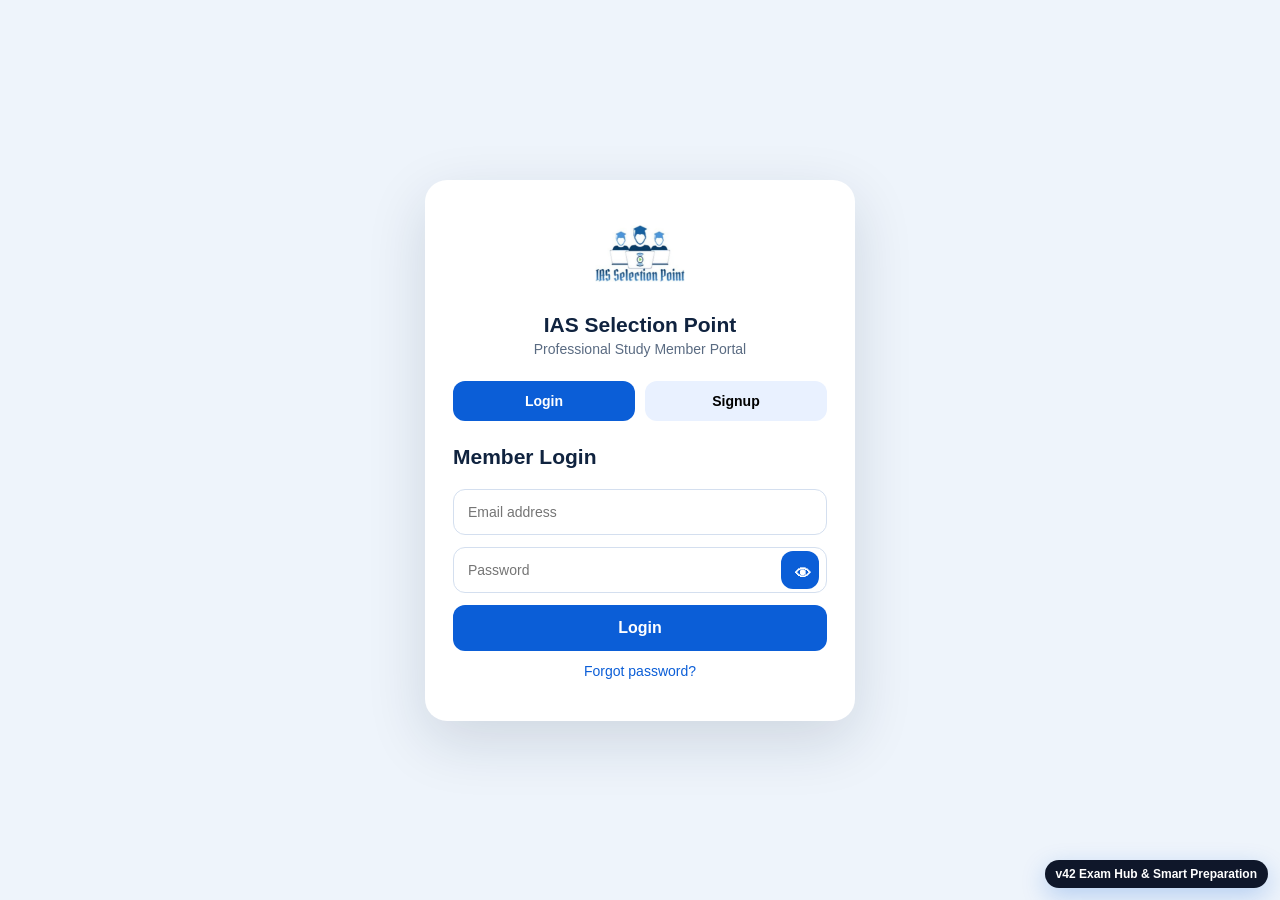
==== commit 2daba70a: "Add files via upload" ====
--- a/index.html
+++ b/index.html
@@ -1,8 +1,8 @@
 <!DOCTYPE html>
 <html lang="en">
 <head>
-<meta name="app-version" content="41.1.1">
-<meta name="app-build" content="20260715-4111">
+<meta name="app-version" content="42.0.0">
+<meta name="app-build" content="20260717-4200">
   <meta charset="UTF-8" />
   <meta name="viewport" content="width=device-width, initial-scale=1.0" />
   <title>IAS Selection Point | Member Login</title>
@@ -15,7 +15,7 @@
   <link rel="apple-touch-icon" href="logo.jpg">
 </head>
 <body>
-  <div class="version-badge">v41.1.1 Install, Cache & Email Stability Hotfix</div>
+  <div class="version-badge">v42 Exam Hub & Smart Preparation</div>
   <div id="loaderOverlay" class="loader-overlay"><div class="loader-box"><div class="spinner"></div><h3 id="loaderTitle">Please wait...</h3><p id="loaderText">Processing your request</p></div></div>
   <main class="auth-page">
     <section class="auth-card">
@@ -85,7 +85,7 @@
       <p id="msg" class="msg"></p>
     </section>
   </main>
-  <script src="config.js?v=20260715-4111"></script>
-  <script src="app.js?v=20260715-4111"></script>
+  <script src="config.js?v=20260717-4200"></script>
+  <script src="app.js?v=20260717-4200"></script>
 </body>
 </html>
--- a/style.css
+++ b/style.css
@@ -6171,3 +6171,25 @@
   .v411-test-email-row{min-width:0;flex-direction:column}
   .v411-test-email-row button{width:100%}
 }
+
+
+/* ======================================================
+   v42 EXAM HUB
+   ====================================================== */
+.v42-new-tag{font-size:9px;background:#ffcc00;color:#1f2937;padding:2px 5px;border-radius:999px;margin-left:5px;font-weight:800}
+.v42-hero{display:flex;justify-content:space-between;align-items:center;gap:24px;padding:28px;border-radius:24px;background:linear-gradient(135deg,#0f3d2e,#146c43 58%,#1f8f5f);color:#fff;margin-bottom:18px;box-shadow:0 18px 40px rgba(15,61,46,.2)}
+.v42-hero h2{font-size:32px;margin:6px 0}.v42-hero p{max-width:760px;opacity:.9}.v42-kicker{font-size:12px;font-weight:800;letter-spacing:1.6px;color:#d9ffea}
+.v42-target-line{margin-top:15px;background:rgba(255,255,255,.12);display:inline-block;padding:8px 12px;border-radius:10px}
+.v42-hero-stat{min-width:150px;text-align:center;background:rgba(255,255,255,.13);padding:20px;border-radius:20px}.v42-hero-stat strong{display:block;font-size:38px}.v42-hero-stat span{font-size:12px;opacity:.85}
+.v42-toolbar{display:grid;grid-template-columns:minmax(220px,1fr) 210px auto;gap:10px;margin-bottom:18px}.v42-toolbar input,.v42-toolbar select{width:100%;padding:12px 14px;border:1px solid var(--border,#dbe3e8);border-radius:12px;background:var(--card,#fff);color:inherit}
+.v42-section-head{display:flex;justify-content:space-between;align-items:end;margin:18px 0 12px}.v42-section-head h3{margin:0}.v42-section-head p{margin:4px 0 0;color:#667085}
+.v42-exam-grid{display:grid;grid-template-columns:repeat(4,minmax(0,1fr));gap:14px;margin-bottom:18px}
+.v42-exam-card{border:1px solid var(--border,#e5e7eb);background:var(--card,#fff);border-radius:18px;padding:17px;cursor:pointer;transition:.2s;position:relative;overflow:hidden}.v42-exam-card:hover,.v42-exam-card.active{transform:translateY(-2px);border-color:#1f8f5f;box-shadow:0 12px 26px rgba(31,143,95,.14)}.v42-exam-card.active:after{content:"Selected";position:absolute;right:10px;top:10px;font-size:10px;background:#e8fff2;color:#087443;padding:4px 7px;border-radius:999px;font-weight:800}
+.v42-exam-icon{font-size:28px}.v42-exam-card h4{margin:9px 0 5px}.v42-exam-card p{font-size:12px;color:#667085;margin:0 0 10px}.v42-exam-card small{font-weight:700;color:#147a4e}
+.v42-layout{display:grid;grid-template-columns:minmax(0,1.45fr) minmax(280px,.75fr);gap:18px;margin-bottom:18px}
+.v42-resource-list,.v42-calendar-list{display:grid;gap:10px}.v42-resource-item{display:flex;align-items:center;justify-content:space-between;gap:14px;padding:14px;border:1px solid var(--border,#e5e7eb);border-radius:14px}.v42-resource-item .meta{display:flex;gap:11px;align-items:flex-start}.v42-type{min-width:86px;text-align:center;font-size:11px;font-weight:800;background:#eef8f2;color:#11643f;padding:6px 8px;border-radius:999px}.v42-resource-item h4{margin:0 0 4px}.v42-resource-item p{margin:0;color:#667085;font-size:12px}.v42-open-btn{border:0;background:#146c43;color:white;padding:8px 11px;border-radius:9px;cursor:pointer}
+.v42-calendar-item{display:grid;grid-template-columns:58px 1fr;gap:11px;align-items:center;padding:12px;border:1px solid var(--border,#e5e7eb);border-radius:14px}.v42-date-box{text-align:center;background:#eef8f2;border-radius:11px;padding:8px}.v42-date-box b{display:block;font-size:20px;color:#146c43}.v42-date-box span{font-size:10px;font-weight:800}.v42-calendar-item h4{margin:0 0 3px}.v42-calendar-item p{margin:0;color:#667085;font-size:12px}
+.v42-plan-grid{display:grid;grid-template-columns:repeat(4,minmax(0,1fr));gap:12px}.v42-plan-card{padding:15px;border-radius:16px;background:linear-gradient(180deg,#f7fbf8,#eef8f2);border:1px solid #d9eee1}.v42-plan-card span{font-size:22px}.v42-plan-card h4{margin:8px 0 5px}.v42-plan-card p{font-size:12px;color:#667085;margin:0}
+.v42-empty{text-align:center;padding:28px;color:#667085;border:1px dashed var(--border,#d5dbe0);border-radius:14px}
+@media(max-width:1000px){.v42-exam-grid{grid-template-columns:repeat(2,1fr)}.v42-layout{grid-template-columns:1fr}.v42-plan-grid{grid-template-columns:repeat(2,1fr)}}
+@media(max-width:620px){.v42-hero{align-items:flex-start;flex-direction:column;padding:20px}.v42-hero h2{font-size:26px}.v42-hero-stat{width:100%}.v42-toolbar{grid-template-columns:1fr}.v42-exam-grid,.v42-plan-grid{grid-template-columns:1fr}.v42-resource-item{align-items:flex-start;flex-direction:column}.v42-open-btn{width:100%}}
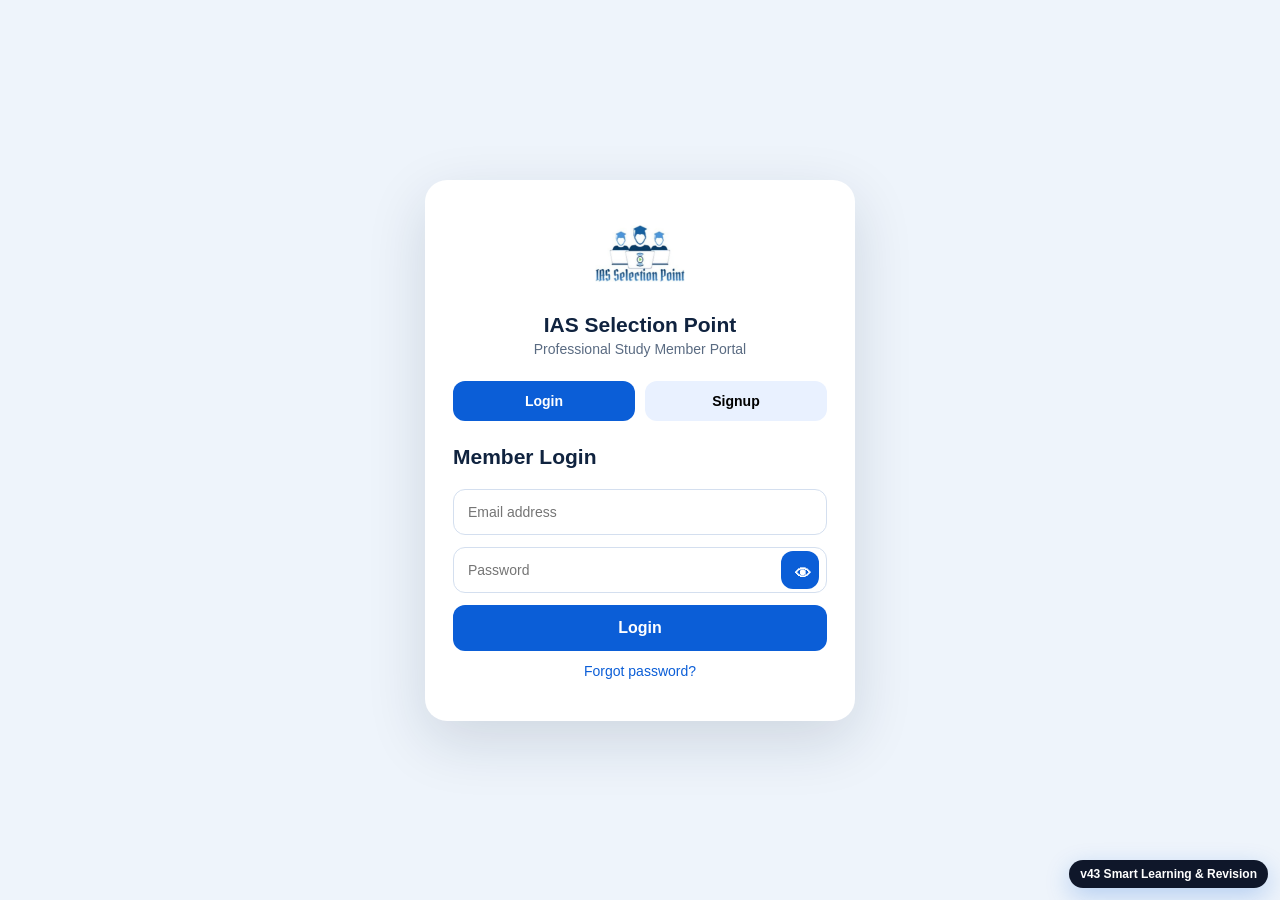
==== commit c597f193: "Add files via upload" ====
--- a/index.html
+++ b/index.html
@@ -1,8 +1,8 @@
 <!DOCTYPE html>
 <html lang="en">
 <head>
-<meta name="app-version" content="42.0.0">
-<meta name="app-build" content="20260717-4200">
+<meta name="app-version" content="43.0.0">
+<meta name="app-build" content="20260717-4300">
   <meta charset="UTF-8" />
   <meta name="viewport" content="width=device-width, initial-scale=1.0" />
   <title>IAS Selection Point | Member Login</title>
@@ -15,7 +15,7 @@
   <link rel="apple-touch-icon" href="logo.jpg">
 </head>
 <body>
-  <div class="version-badge">v42 Exam Hub & Smart Preparation</div>
+  <div class="version-badge">v43 Smart Learning & Revision</div>
   <div id="loaderOverlay" class="loader-overlay"><div class="loader-box"><div class="spinner"></div><h3 id="loaderTitle">Please wait...</h3><p id="loaderText">Processing your request</p></div></div>
   <main class="auth-page">
     <section class="auth-card">
@@ -85,7 +85,7 @@
       <p id="msg" class="msg"></p>
     </section>
   </main>
-  <script src="config.js?v=20260717-4200"></script>
-  <script src="app.js?v=20260717-4200"></script>
+  <script src="config.js?v=20260717-4300"></script>
+  <script src="app.js?v=20260717-4300"></script>
 </body>
 </html>
--- a/style.css
+++ b/style.css
@@ -6193,3 +6193,23 @@
 .v42-empty{text-align:center;padding:28px;color:#667085;border:1px dashed var(--border,#d5dbe0);border-radius:14px}
 @media(max-width:1000px){.v42-exam-grid{grid-template-columns:repeat(2,1fr)}.v42-layout{grid-template-columns:1fr}.v42-plan-grid{grid-template-columns:repeat(2,1fr)}}
 @media(max-width:620px){.v42-hero{align-items:flex-start;flex-direction:column;padding:20px}.v42-hero h2{font-size:26px}.v42-hero-stat{width:100%}.v42-toolbar{grid-template-columns:1fr}.v42-exam-grid,.v42-plan-grid{grid-template-columns:1fr}.v42-resource-item{align-items:flex-start;flex-direction:column}.v42-open-btn{width:100%}}
+
+
+/* ======================================================
+   v43 SMART LEARNING
+   ====================================================== */
+.v43-hero{display:flex;justify-content:space-between;align-items:center;gap:22px;padding:28px;border-radius:24px;background:linear-gradient(135deg,#182848,#284b63 55%,#2d6a78);color:#fff;margin-bottom:18px;box-shadow:0 18px 40px rgba(24,40,72,.22)}
+.v43-hero h2{font-size:31px;margin:6px 0}.v43-hero p{max-width:720px;opacity:.9}.v43-kicker{font-size:12px;font-weight:800;letter-spacing:1.5px;color:#c9f4ff}
+.v43-streak-line{display:inline-block;margin-top:14px;padding:8px 12px;border-radius:10px;background:rgba(255,255,255,.12)}
+.v43-readiness{min-width:180px;text-align:center;padding:20px;border-radius:20px;background:rgba(255,255,255,.13)}.v43-readiness span,.v43-readiness small{display:block}.v43-readiness strong{display:block;font-size:42px;margin:6px 0}
+.v43-stats-grid{display:grid;grid-template-columns:repeat(4,1fr);gap:13px;margin-bottom:18px}.v43-stat-card{display:flex;align-items:center;gap:13px;padding:16px;border-radius:16px;background:var(--card,#fff);border:1px solid var(--border,#e5e7eb)}.v43-stat-card>span{font-size:26px}.v43-stat-card strong{display:block;font-size:24px}.v43-stat-card small{color:#667085}
+.v43-main-grid{display:grid;grid-template-columns:1fr 1fr;gap:18px;margin-bottom:18px}
+.v43-chat{min-height:245px;max-height:330px;overflow:auto;padding:12px;border:1px solid var(--border,#e5e7eb);border-radius:14px;background:rgba(127,127,127,.04);display:flex;flex-direction:column;gap:9px}.v43-message{max-width:88%;padding:10px 12px;border-radius:13px;line-height:1.5;font-size:13px;white-space:pre-line}.v43-message.bot{align-self:flex-start;background:#eef8fb;border:1px solid #d7edf4}.v43-message.user{align-self:flex-end;background:#284b63;color:#fff}
+.v43-prompt-row{display:grid;grid-template-columns:1fr auto;gap:9px;margin-top:10px}.v43-prompt-row input,.v43-add-task input,.v43-topic-entry input,.v43-topic-entry select,.v43-session-row input{padding:11px 12px;border:1px solid var(--border,#dfe4e8);border-radius:10px;background:var(--card,#fff);color:inherit}
+.v43-quick-prompts{display:flex;gap:7px;flex-wrap:wrap;margin-top:9px}.v43-quick-prompts button{border:1px solid #cfe1e7;background:#f4fafc;padding:7px 10px;border-radius:999px;cursor:pointer}.v43-note{font-size:11px;color:#667085;margin:9px 0 0}
+.v43-task-list{display:grid;gap:9px}.v43-task{display:flex;align-items:center;gap:10px;padding:11px;border:1px solid var(--border,#e5e7eb);border-radius:12px}.v43-task.done{opacity:.65}.v43-task.done .v43-task-title{text-decoration:line-through}.v43-task input{width:18px;height:18px}.v43-task-main{flex:1}.v43-task-title{font-weight:700}.v43-task small{display:block;color:#667085;margin-top:2px}.v43-task button,.v43-topic button{border:0;background:transparent;cursor:pointer;font-size:16px}
+.v43-add-task{display:grid;grid-template-columns:1fr auto;gap:8px;margin-top:11px}.v43-add-task button{border:0;border-radius:10px;padding:0 16px;background:#284b63;color:#fff}
+.v43-topic-entry{display:grid;grid-template-columns:1fr 120px auto;gap:8px;margin-bottom:12px}.v43-topic-list{display:grid;gap:9px}.v43-topic{display:flex;align-items:center;justify-content:space-between;padding:11px;border:1px solid var(--border,#e5e7eb);border-radius:12px}.v43-priority{font-size:10px;font-weight:800;padding:5px 8px;border-radius:999px;background:#fff3cd;color:#7a5700;margin-left:8px}
+.v43-progress-bars{display:grid;gap:12px}.v43-progress-row{display:grid;grid-template-columns:36px 1fr 44px;gap:9px;align-items:center}.v43-progress-track{height:11px;background:#e8edf0;border-radius:999px;overflow:hidden}.v43-progress-fill{height:100%;background:linear-gradient(90deg,#284b63,#3d8998);border-radius:999px}.v43-session-row{display:grid;grid-template-columns:120px 1fr;gap:9px;margin-top:16px}
+@media(max-width:950px){.v43-main-grid{grid-template-columns:1fr}.v43-stats-grid{grid-template-columns:repeat(2,1fr)}}
+@media(max-width:620px){.v43-hero{flex-direction:column;align-items:flex-start;padding:20px}.v43-readiness{width:100%}.v43-stats-grid{grid-template-columns:1fr}.v43-topic-entry{grid-template-columns:1fr}.v43-prompt-row{grid-template-columns:1fr}.v43-session-row{grid-template-columns:1fr}}
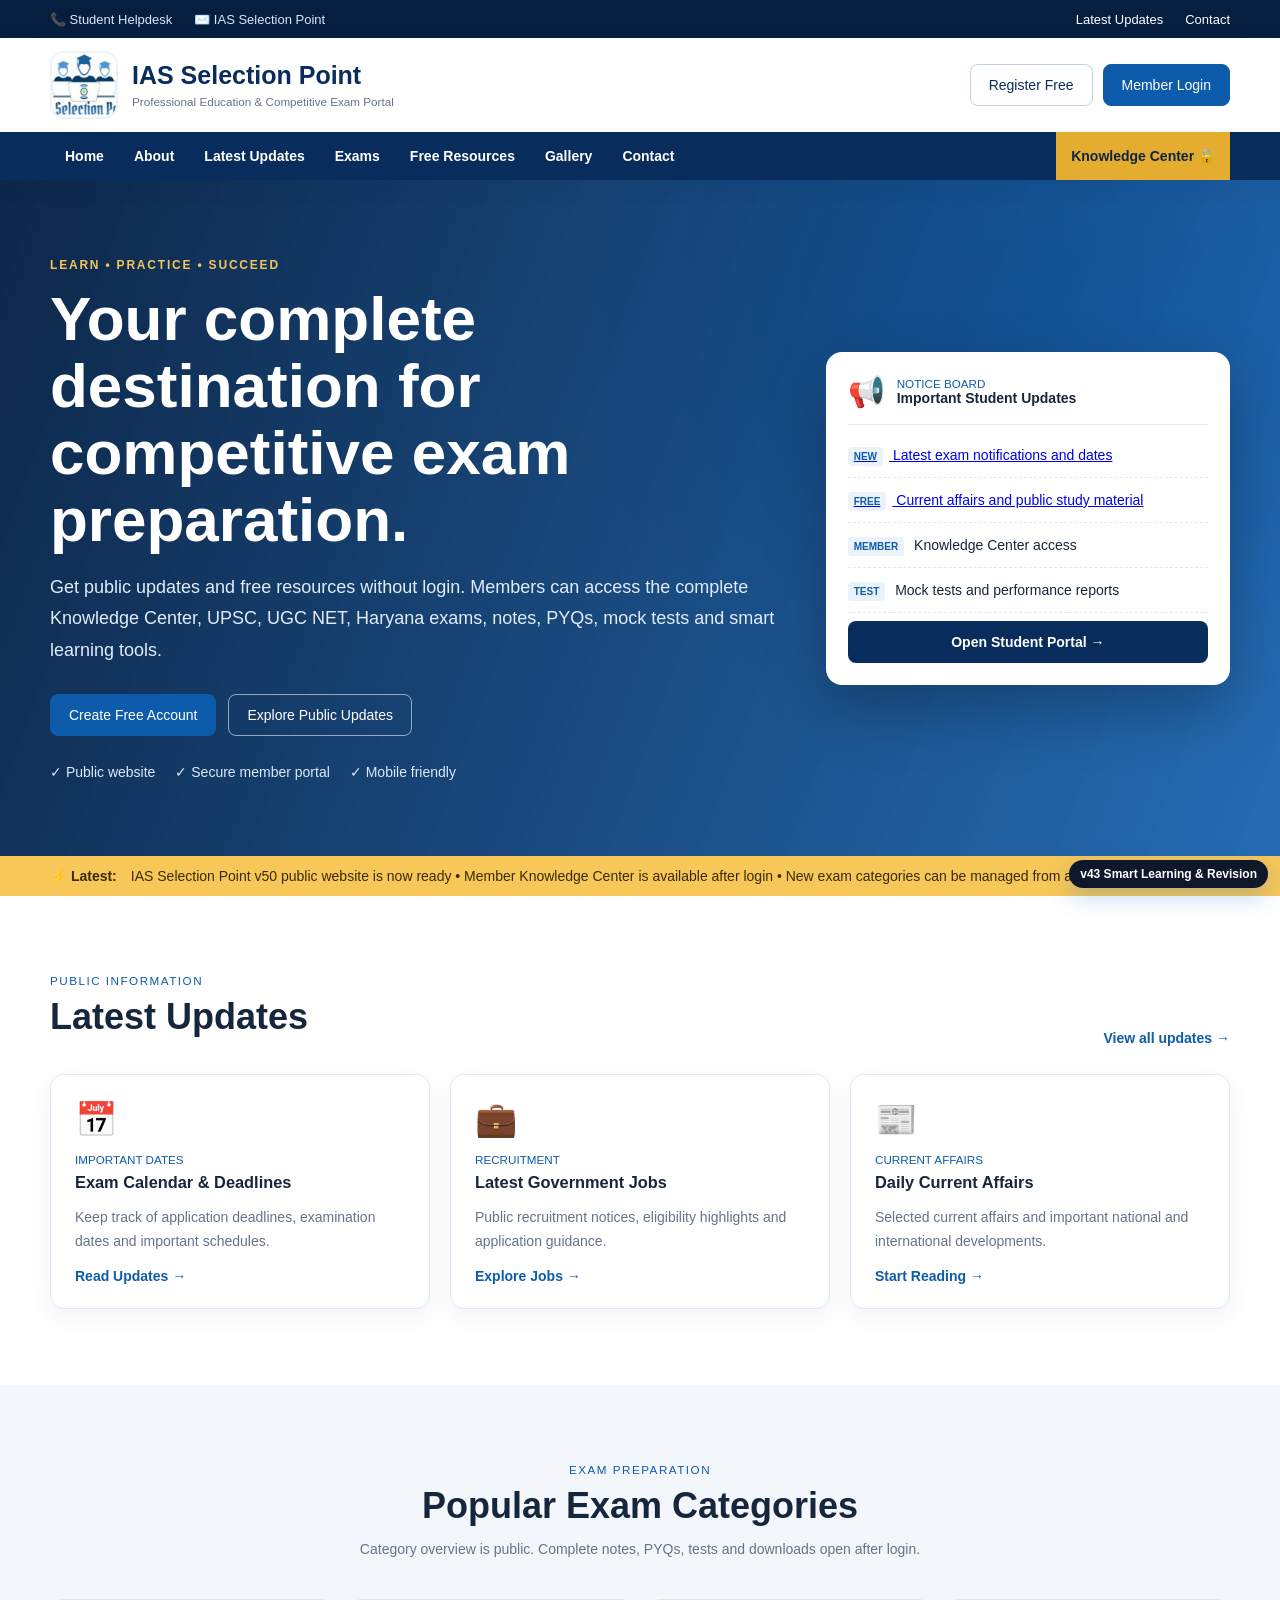
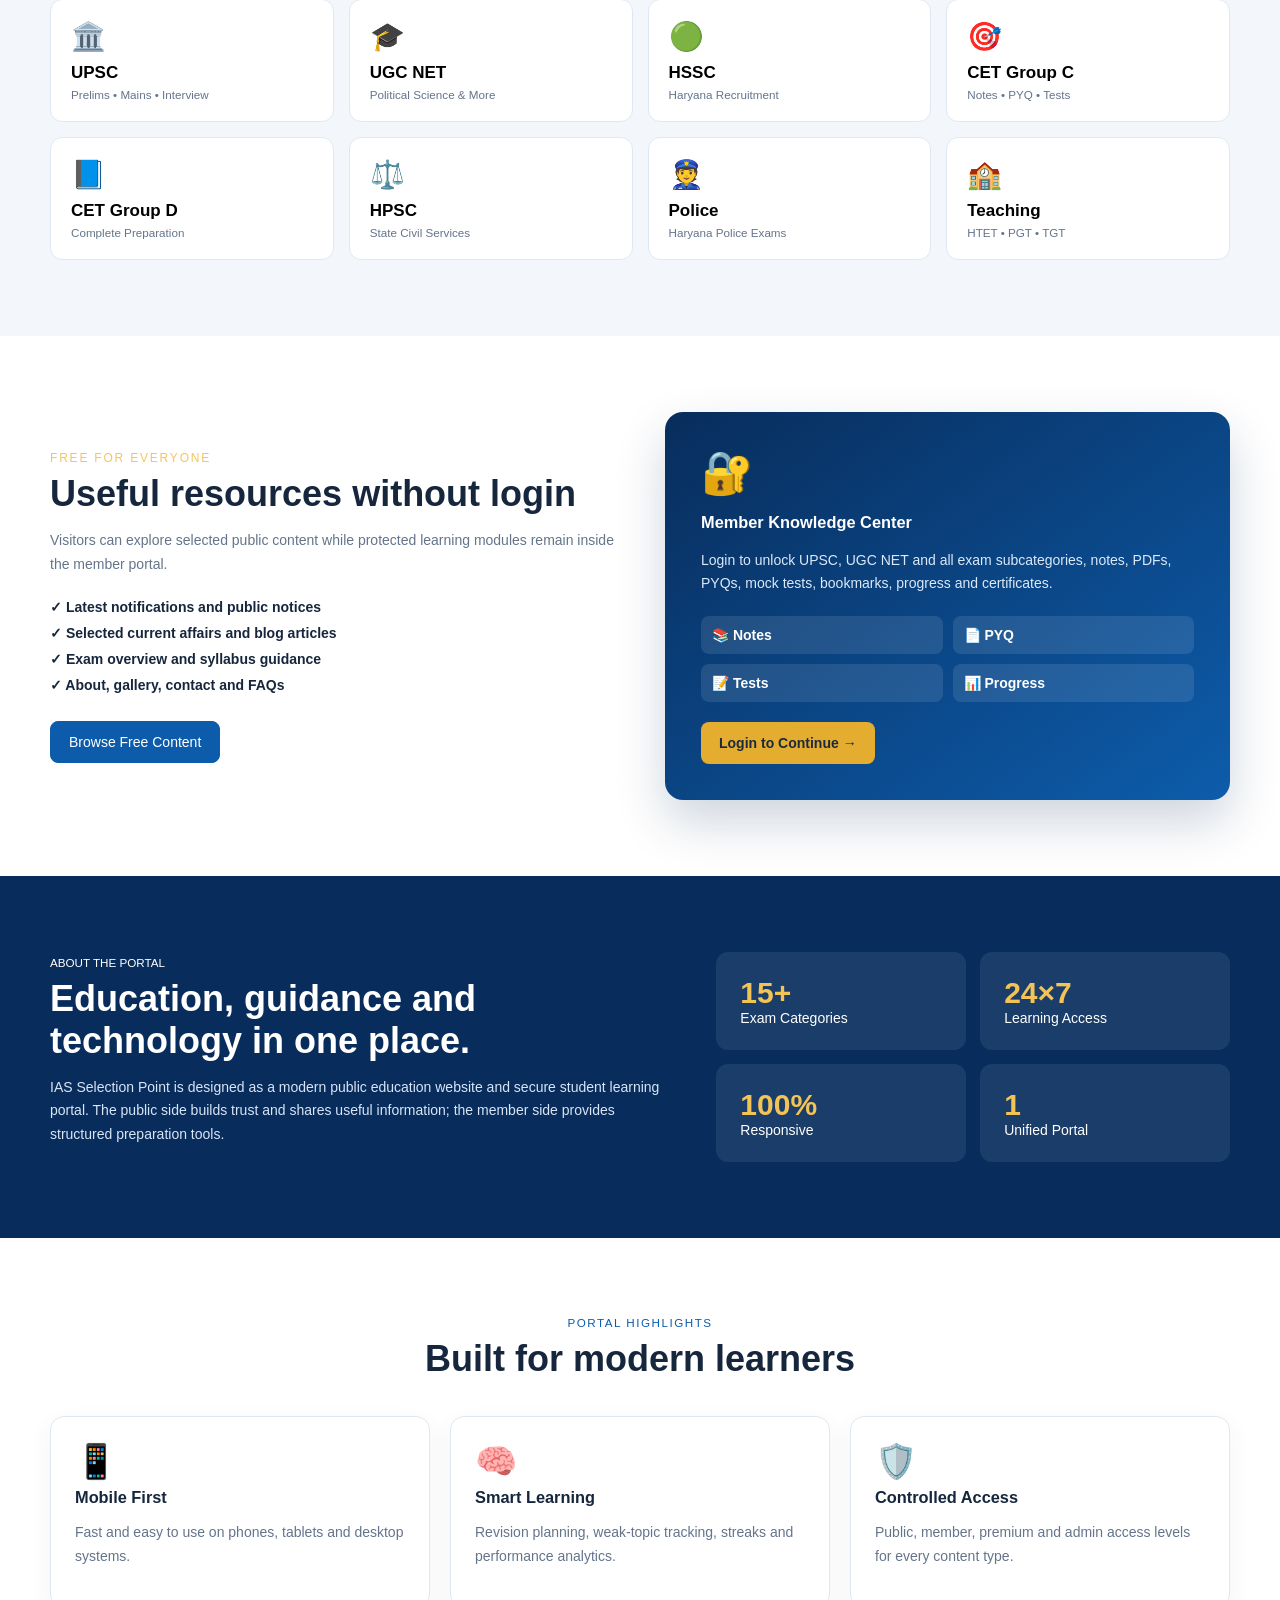
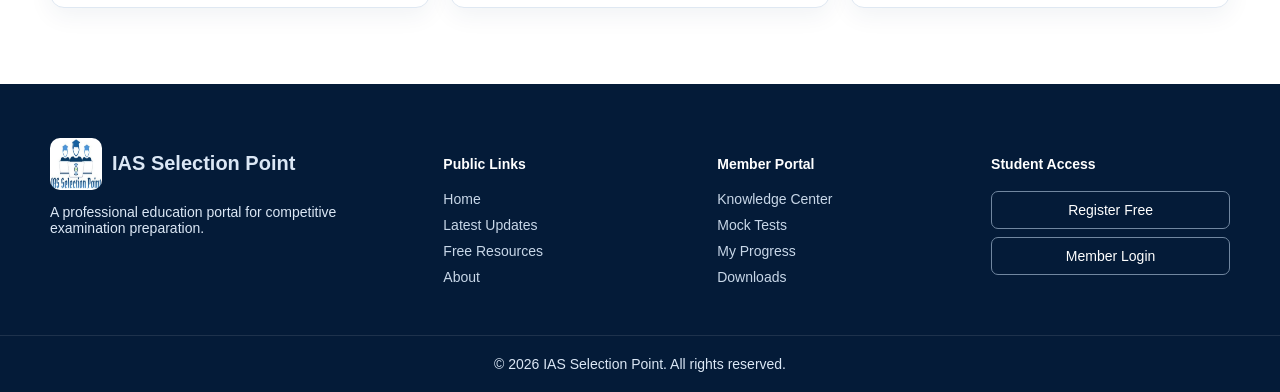
==== commit f886cb97: "Add files via upload" ====
--- a/index.html
+++ b/index.html
@@ -1,91 +1,68 @@
 <!DOCTYPE html>
 <html lang="en">
 <head>
-<meta name="app-version" content="43.0.0">
-<meta name="app-build" content="20260717-4300">
-  <meta charset="UTF-8" />
-  <meta name="viewport" content="width=device-width, initial-scale=1.0" />
-  <title>IAS Selection Point | Member Login</title>
-  <link rel="stylesheet" href="style.css?v=20260715-4111" />
-  <link rel="manifest" href="manifest.webmanifest">
-  <meta name="theme-color" content="#0B2A55">
-  <meta name="mobile-web-app-capable" content="yes">
-  <meta name="apple-mobile-web-app-capable" content="yes">
-  <meta name="apple-mobile-web-app-status-bar-style" content="default">
-  <link rel="apple-touch-icon" href="logo.jpg">
+<meta name="app-version" content="50.0.0">
+<meta name="app-build" content="20260719-5000">
+<meta charset="UTF-8">
+<meta name="viewport" content="width=device-width,initial-scale=1.0">
+<title>IAS Selection Point | Professional Education Portal</title>
+<meta name="description" content="IAS Selection Point: competitive exam updates, current affairs, public resources and a secure member knowledge center.">
+<link rel="stylesheet" href="style.css?v=20260719-5000">
+<link rel="manifest" href="manifest.webmanifest">
+<meta name="theme-color" content="#082d5c">
+<link rel="apple-touch-icon" href="logo.jpg">
 </head>
-<body>
-  <div class="version-badge">v43 Smart Learning & Revision</div>
-  <div id="loaderOverlay" class="loader-overlay"><div class="loader-box"><div class="spinner"></div><h3 id="loaderTitle">Please wait...</h3><p id="loaderText">Processing your request</p></div></div>
-  <main class="auth-page">
-    <section class="auth-card">
-      <div class="brand">
-        <img src="logo.jpg" alt="IAS Selection Point Logo" class="logo" />
-        <h1>IAS Selection Point</h1>
-        <p>Professional Study Member Portal</p>
-      </div>
+<body class="v50-public-home">
+<div class="version-badge">v50 Professional Education Portal</div>
+<div id="loaderOverlay" class="loader-overlay"><div class="loader-box"><div class="spinner"></div><h3 id="loaderTitle">Please wait...</h3><p id="loaderText">Processing your request</p></div></div>
 
-      <div class="tabs">
-        <button class="tab active" onclick="showForm('login')">Login</button>
-        <button class="tab" onclick="showForm('signup')">Signup</button>
-      </div>
+<div class="v50-top-strip">
+  <div class="v50-container"><span>📞 Student Helpdesk</span><span>✉️ IAS Selection Point</span><span class="v50-strip-spacer"></span><a href="#updates">Latest Updates</a><a href="#contact">Contact</a></div>
+</div>
+<header class="v50-site-header">
+  <div class="v50-container v50-brand-row">
+    <a class="v50-main-brand" href="#home"><img src="logo.jpg" alt="IAS Selection Point"><span><strong>IAS Selection Point</strong><small>Professional Education & Competitive Exam Portal</small></span></a>
+    <div class="v50-header-actions"><button class="v50-outline-btn" onclick="openAuth('signup')">Register Free</button><button class="v50-primary-btn" onclick="openAuth('login')">Member Login</button></div>
+    <button class="v50-menu-toggle" aria-label="Open menu" onclick="document.querySelector('.v50-nav').classList.toggle('open')">☰</button>
+  </div>
+  <nav class="v50-nav"><div class="v50-container">
+    <a href="#home">Home</a><a href="#about">About</a><a href="#updates">Latest Updates</a><a href="#exams">Exams</a><a href="#resources">Free Resources</a><a href="#gallery">Gallery</a><a href="#contact">Contact</a><button onclick="openAuth('login')">Knowledge Center 🔒</button>
+  </div></nav>
+</header>
 
-      <form id="loginForm" class="form active" onsubmit="loginUser(event)">
-        <h2>Member Login</h2>
-        <input id="loginEmail" type="email" placeholder="Email address" required />
-        <input id="loginPassword" type="password" placeholder="Password" required />
-        <button type="submit">Login</button>
-        <a href="#" onclick="showForm('forgot')">Forgot password?</a>
-      </form>
+<main id="home">
+<section class="v50-hero">
+  <div class="v50-container v50-hero-grid">
+    <div class="v50-hero-copy"><span class="v50-eyebrow">LEARN • PRACTICE • SUCCEED</span><h1>Your complete destination for competitive exam preparation.</h1><p>Get public updates and free resources without login. Members can access the complete Knowledge Center, UPSC, UGC NET, Haryana exams, notes, PYQs, mock tests and smart learning tools.</p><div class="v50-hero-actions"><button class="v50-primary-btn" onclick="openAuth('signup')">Create Free Account</button><a class="v50-outline-btn" href="#updates">Explore Public Updates</a></div><div class="v50-trust-row"><span>✓ Public website</span><span>✓ Secure member portal</span><span>✓ Mobile friendly</span></div></div>
+    <div class="v50-hero-panel"><div class="v50-panel-title"><span>📢</span><div><small>NOTICE BOARD</small><b>Important Student Updates</b></div></div><div class="v50-notice-list"><a href="#updates"><span>NEW</span> Latest exam notifications and dates</a><a href="#resources"><span>FREE</span> Current affairs and public study material</a><a onclick="openAuth('login')"><span>MEMBER</span> Knowledge Center access</a><a onclick="openAuth('login')"><span>TEST</span> Mock tests and performance reports</a></div><button onclick="openAuth('login')">Open Student Portal →</button></div>
+  </div>
+</section>
+<div class="v50-ticker"><div class="v50-container"><b>⚡ Latest:</b><div><span>IAS Selection Point v50 public website is now ready • Member Knowledge Center is available after login • New exam categories can be managed from admin panel</span></div></div></div>
 
-      <form id="signupForm" class="form" onsubmit="signupUser(event)">
-        <h2>Create Account</h2>
-        <input id="signupName" type="text" placeholder="Full name" required />
-        <input id="signupEmail" type="email" placeholder="Email address" required />
-        <input id="signupMobile" type="tel" placeholder="Mobile number" required />
-        <div class="v34-registration-grid">
-          <select id="signupQualification" required>
-            <option value="">Select qualification</option>
-            <option>10th</option><option>12th</option><option>Diploma</option>
-            <option>Graduate</option><option>Post Graduate</option>
-            <option>B.Ed.</option><option>M.Ed.</option><option>Ph.D.</option><option>Other</option>
-          </select>
-          <select id="signupTargetExam" required>
-            <option value="">Preparing for</option>
-            <option>UPSC</option><option>HPSC</option><option>HSSC</option>
-            <option>Haryana CET (Group C)</option><option>Haryana CET (Group D)</option>
-            <option>Haryana Police</option><option>UGC NET (Political Science)</option>
-            <option>SSC</option><option>Banking</option><option>Railway</option><option>Other</option>
-          </select>
-          <select id="signupState" required><option value="">Select state / union territory</option></select>
-          <select id="signupDistrict" required disabled><option value="">Select district</option></select>
-          <input id="signupSubject" placeholder="Preferred / optional subject" />
-        </div>
-        <input id="signupPassword" type="password" placeholder="Password" required />
-        <input id="signupConfirmPassword" type="password" placeholder="Repeat password" required />
-        <div id="signupPasswordMatch" class="v318-password-match"></div>
-        <button type="submit">Signup</button>
-      </form>
+<section class="v50-section" id="updates"><div class="v50-container"><div class="v50-section-head"><div><small>PUBLIC INFORMATION</small><h2>Latest Updates</h2></div><a href="#">View all updates →</a></div><div class="v50-card-grid v50-three"><article class="v50-info-card"><span class="v50-card-icon">📅</span><small>IMPORTANT DATES</small><h3>Exam Calendar & Deadlines</h3><p>Keep track of application deadlines, examination dates and important schedules.</p><a href="#">Read Updates →</a></article><article class="v50-info-card"><span class="v50-card-icon">💼</span><small>RECRUITMENT</small><h3>Latest Government Jobs</h3><p>Public recruitment notices, eligibility highlights and application guidance.</p><a href="#">Explore Jobs →</a></article><article class="v50-info-card"><span class="v50-card-icon">📰</span><small>CURRENT AFFAIRS</small><h3>Daily Current Affairs</h3><p>Selected current affairs and important national and international developments.</p><a href="#">Start Reading →</a></article></div></div></section>
 
-      <form id="forgotForm" class="form" onsubmit="sendResetOtp(event)">
-        <h2>Forgot Password</h2>
-        <input id="forgotEmail" type="email" placeholder="Registered email" required />
-        <button type="submit">Send OTP</button>
-        <a href="#" onclick="showForm('login')">Back to login</a>
-      </form>
+<section class="v50-section v50-soft" id="exams"><div class="v50-container"><div class="v50-section-head center"><div><small>EXAM PREPARATION</small><h2>Popular Exam Categories</h2><p>Category overview is public. Complete notes, PYQs, tests and downloads open after login.</p></div></div><div class="v50-exam-grid">
+  <button onclick="openAuth('login')"><span>🏛️</span><b>UPSC</b><small>Prelims • Mains • Interview</small></button><button onclick="openAuth('login')"><span>🎓</span><b>UGC NET</b><small>Political Science & More</small></button><button onclick="openAuth('login')"><span>🟢</span><b>HSSC</b><small>Haryana Recruitment</small></button><button onclick="openAuth('login')"><span>🎯</span><b>CET Group C</b><small>Notes • PYQ • Tests</small></button><button onclick="openAuth('login')"><span>📘</span><b>CET Group D</b><small>Complete Preparation</small></button><button onclick="openAuth('login')"><span>⚖️</span><b>HPSC</b><small>State Civil Services</small></button><button onclick="openAuth('login')"><span>👮</span><b>Police</b><small>Haryana Police Exams</small></button><button onclick="openAuth('login')"><span>🏫</span><b>Teaching</b><small>HTET • PGT • TGT</small></button>
+</div></div></section>
 
-      <form id="resetForm" class="form" onsubmit="resetPassword(event)">
-        <h2>Reset Password</h2>
-        <input id="resetEmail" type="email" placeholder="Registered email" required />
-        <input id="resetOtp" type="text" placeholder="6 digit OTP" required />
-        <input id="resetPassword" type="password" placeholder="New password" required />
-        <button type="submit">Reset Password</button>
-      </form>
+<section class="v50-section" id="resources"><div class="v50-container v50-split"><div><small class="v50-kicker">FREE FOR EVERYONE</small><h2>Useful resources without login</h2><p>Visitors can explore selected public content while protected learning modules remain inside the member portal.</p><div class="v50-check-list"><span>✓ Latest notifications and public notices</span><span>✓ Selected current affairs and blog articles</span><span>✓ Exam overview and syllabus guidance</span><span>✓ About, gallery, contact and FAQs</span></div><a class="v50-primary-btn" href="#updates">Browse Free Content</a></div><div class="v50-member-box"><span>🔐</span><h3>Member Knowledge Center</h3><p>Login to unlock UPSC, UGC NET and all exam subcategories, notes, PDFs, PYQs, mock tests, bookmarks, progress and certificates.</p><div class="v50-mini-grid"><b>📚 Notes</b><b>📄 PYQ</b><b>📝 Tests</b><b>📊 Progress</b></div><button onclick="openAuth('login')">Login to Continue →</button></div></div></section>
 
-      <p id="msg" class="msg"></p>
-    </section>
-  </main>
-  <script src="config.js?v=20260717-4300"></script>
-  <script src="app.js?v=20260717-4300"></script>
-</body>
-</html>
+<section class="v50-section v50-dark" id="about"><div class="v50-container v50-about-grid"><div><small>ABOUT THE PORTAL</small><h2>Education, guidance and technology in one place.</h2><p>IAS Selection Point is designed as a modern public education website and secure student learning portal. The public side builds trust and shares useful information; the member side provides structured preparation tools.</p></div><div class="v50-stat-grid"><div><b>15+</b><span>Exam Categories</span></div><div><b>24×7</b><span>Learning Access</span></div><div><b>100%</b><span>Responsive</span></div><div><b>1</b><span>Unified Portal</span></div></div></div></section>
+
+<section class="v50-section" id="gallery"><div class="v50-container"><div class="v50-section-head center"><div><small>PORTAL HIGHLIGHTS</small><h2>Built for modern learners</h2></div></div><div class="v50-card-grid v50-three"><article class="v50-feature-card"><span>📱</span><h3>Mobile First</h3><p>Fast and easy to use on phones, tablets and desktop systems.</p></article><article class="v50-feature-card"><span>🧠</span><h3>Smart Learning</h3><p>Revision planning, weak-topic tracking, streaks and performance analytics.</p></article><article class="v50-feature-card"><span>🛡️</span><h3>Controlled Access</h3><p>Public, member, premium and admin access levels for every content type.</p></article></div></div></section>
+</main>
+
+<footer class="v50-footer" id="contact"><div class="v50-container v50-footer-grid"><div><div class="v50-footer-brand"><img src="logo.jpg" alt=""><b>IAS Selection Point</b></div><p>A professional education portal for competitive examination preparation.</p></div><div><h4>Public Links</h4><a href="#home">Home</a><a href="#updates">Latest Updates</a><a href="#resources">Free Resources</a><a href="#about">About</a></div><div><h4>Member Portal</h4><a onclick="openAuth('login')">Knowledge Center</a><a onclick="openAuth('login')">Mock Tests</a><a onclick="openAuth('login')">My Progress</a><a onclick="openAuth('login')">Downloads</a></div><div><h4>Student Access</h4><button onclick="openAuth('signup')">Register Free</button><button onclick="openAuth('login')">Member Login</button></div></div><div class="v50-copyright">© 2026 IAS Selection Point. All rights reserved.</div></footer>
+
+<div class="v50-auth-modal" id="authModal" aria-hidden="true"><div class="v50-auth-backdrop" onclick="closeAuth()"></div><section class="auth-card v50-auth-card"><button class="v50-modal-close" onclick="closeAuth()">×</button><div class="brand"><img src="logo.jpg" alt="IAS Selection Point Logo" class="logo"><h1>IAS Selection Point</h1><p>Secure Member Portal</p></div><div class="tabs"><button class="tab active" data-auth-tab="login" onclick="openAuth('login')">Login</button><button class="tab" data-auth-tab="signup" onclick="openAuth('signup')">Signup</button></div>
+<form id="loginForm" class="form active" onsubmit="loginUser(event)"><h2>Member Login</h2><input id="loginEmail" type="email" placeholder="Email address" required><input id="loginPassword" type="password" placeholder="Password" required><button type="submit">Login</button><a href="#" onclick="openAuth('forgot');return false">Forgot password?</a></form>
+<form id="signupForm" class="form" onsubmit="signupUser(event)"><h2>Create Account</h2><input id="signupName" type="text" placeholder="Full name" required><input id="signupEmail" type="email" placeholder="Email address" required><input id="signupMobile" type="tel" placeholder="Mobile number" required><div class="v34-registration-grid"><select id="signupQualification" required><option value="">Select qualification</option><option>10th</option><option>12th</option><option>Diploma</option><option>Graduate</option><option>Post Graduate</option><option>B.Ed.</option><option>M.Ed.</option><option>Ph.D.</option><option>Other</option></select><select id="signupTargetExam" required><option value="">Preparing for</option><option>UPSC</option><option>HPSC</option><option>HSSC</option><option>Haryana CET (Group C)</option><option>Haryana CET (Group D)</option><option>Haryana Police</option><option>UGC NET (Political Science)</option><option>SSC</option><option>Banking</option><option>Railway</option><option>Other</option></select><select id="signupState" required><option value="">Select state / union territory</option></select><select id="signupDistrict" required disabled><option value="">Select district</option></select><input id="signupSubject" placeholder="Preferred / optional subject"></div><input id="signupPassword" type="password" placeholder="Password" required><input id="signupConfirmPassword" type="password" placeholder="Repeat password" required><div id="signupPasswordMatch" class="v318-password-match"></div><button type="submit">Signup</button></form>
+<form id="forgotForm" class="form" onsubmit="sendResetOtp(event)"><h2>Forgot Password</h2><input id="forgotEmail" type="email" placeholder="Registered email" required><button type="submit">Send OTP</button><a href="#" onclick="openAuth('login');return false">Back to login</a></form>
+<form id="resetForm" class="form" onsubmit="resetPassword(event)"><h2>Reset Password</h2><input id="resetEmail" type="email" placeholder="Registered email" required><input id="resetOtp" type="text" placeholder="6 digit OTP" required><input id="resetPassword" type="password" placeholder="New password" required><button type="submit">Reset Password</button></form><p id="msg" class="msg"></p></section></div>
+<script src="config.js?v=20260719-5000"></script><script src="app.js?v=20260719-5000"></script>
+<script>
+function openAuth(type){const m=document.getElementById('authModal');m.classList.add('open');m.setAttribute('aria-hidden','false');document.body.classList.add('modal-open');showForm(type);document.querySelectorAll('[data-auth-tab]').forEach(x=>x.classList.toggle('active',x.dataset.authTab===type));}
+function closeAuth(){document.getElementById('authModal').classList.remove('open');document.body.classList.remove('modal-open');}
+document.addEventListener('keydown',e=>{if(e.key==='Escape')closeAuth()});
+</script>
+</body></html>
--- a/style.css
+++ b/style.css
@@ -6213,3 +6213,8 @@
 .v43-progress-bars{display:grid;gap:12px}.v43-progress-row{display:grid;grid-template-columns:36px 1fr 44px;gap:9px;align-items:center}.v43-progress-track{height:11px;background:#e8edf0;border-radius:999px;overflow:hidden}.v43-progress-fill{height:100%;background:linear-gradient(90deg,#284b63,#3d8998);border-radius:999px}.v43-session-row{display:grid;grid-template-columns:120px 1fr;gap:9px;margin-top:16px}
 @media(max-width:950px){.v43-main-grid{grid-template-columns:1fr}.v43-stats-grid{grid-template-columns:repeat(2,1fr)}}
 @media(max-width:620px){.v43-hero{flex-direction:column;align-items:flex-start;padding:20px}.v43-readiness{width:100%}.v43-stats-grid{grid-template-columns:1fr}.v43-topic-entry{grid-template-columns:1fr}.v43-prompt-row{grid-template-columns:1fr}.v43-session-row{grid-template-columns:1fr}}
+
+/* ===== v50 Professional Public Education Portal ===== */
+:root{--v50-navy:#082d5c;--v50-blue:#0d5cab;--v50-gold:#e5ad2f;--v50-ink:#16263d;--v50-muted:#64748b;--v50-soft:#f3f7fc;--v50-line:#dfe8f2}.v50-public-home{background:#fff;color:var(--v50-ink);font-family:Inter,Arial,Helvetica,sans-serif}.v50-public-home button,.v50-public-home a{font:inherit}.v50-container{width:min(1180px,calc(100% - 34px));margin:auto}.v50-top-strip{background:#061f40;color:#d9e8fa;font-size:13px}.v50-top-strip .v50-container{min-height:38px;display:flex;align-items:center;gap:22px}.v50-top-strip a{color:#fff;text-decoration:none}.v50-strip-spacer{flex:1}.v50-site-header{background:#fff;position:sticky;top:0;z-index:900;box-shadow:0 5px 22px rgba(8,45,92,.08)}.v50-brand-row{display:flex;align-items:center;min-height:94px;gap:20px}.v50-main-brand{display:flex;align-items:center;gap:14px;text-decoration:none;color:var(--v50-navy)}.v50-main-brand img{width:68px;height:68px;object-fit:cover;border-radius:14px;border:2px solid #eef3f9}.v50-main-brand span{display:flex;flex-direction:column}.v50-main-brand strong{font-size:25px;line-height:1.1}.v50-main-brand small{margin-top:6px;color:var(--v50-muted);font-weight:600}.v50-header-actions{margin-left:auto;display:flex;gap:10px}.v50-primary-btn,.v50-outline-btn{display:inline-flex;align-items:center;justify-content:center;border-radius:8px;padding:12px 18px;font-weight:800;text-decoration:none;cursor:pointer}.v50-primary-btn{border:1px solid var(--v50-blue);background:var(--v50-blue);color:#fff}.v50-outline-btn{border:1px solid #bfd0e3;background:#fff;color:var(--v50-navy)}.v50-menu-toggle{display:none;margin-left:auto;border:0;background:var(--v50-navy);color:#fff;padding:10px 13px;border-radius:8px}.v50-nav{background:var(--v50-navy)}.v50-nav .v50-container{display:flex;align-items:center}.v50-nav a,.v50-nav button{color:#fff;text-decoration:none;background:transparent;border:0;padding:16px 15px;font-weight:750;cursor:pointer}.v50-nav a:hover,.v50-nav button:hover{background:rgba(255,255,255,.1)}.v50-nav button{margin-left:auto;background:var(--v50-gold);color:#10233f}.v50-hero{background:linear-gradient(110deg,rgba(5,32,67,.97),rgba(13,92,171,.9)),radial-gradient(circle at 80% 20%,#5da6eb,transparent 40%);color:#fff;padding:76px 0}.v50-hero-grid{display:grid;grid-template-columns:1.35fr .75fr;gap:48px;align-items:center}.v50-eyebrow,.v50-kicker{display:inline-block;font-size:12px;letter-spacing:1.8px;font-weight:900;color:#f5c45c}.v50-hero h1{font-size:clamp(38px,5vw,62px);line-height:1.08;margin:14px 0 18px;max-width:820px}.v50-hero-copy>p{font-size:18px;line-height:1.75;color:#e1ecfa;max-width:760px}.v50-hero-actions{display:flex;gap:12px;margin:28px 0}.v50-hero .v50-outline-btn{background:transparent;color:#fff;border-color:rgba(255,255,255,.55)}.v50-trust-row{display:flex;gap:20px;flex-wrap:wrap;color:#dbe9f9;font-size:14px}.v50-hero-panel{background:#fff;color:var(--v50-ink);border-radius:16px;padding:22px;box-shadow:0 25px 60px rgba(0,0,0,.25)}.v50-panel-title{display:flex;gap:12px;align-items:center;border-bottom:1px solid var(--v50-line);padding-bottom:15px}.v50-panel-title>span{font-size:30px}.v50-panel-title div{display:flex;flex-direction:column}.v50-panel-title small{color:var(--v50-blue);font-weight:900}.v50-notice-list{display:grid;margin:8px 0}.v50-notice-list a{padding:14px 0;border-bottom:1px dashed var(--v50-line);font-size:14px;cursor:pointer}.v50-notice-list span{font-size:10px;background:#eaf2fb;color:var(--v50-blue);font-weight:900;padding:4px 6px;border-radius:4px;margin-right:6px}.v50-hero-panel>button{width:100%;border:0;background:var(--v50-navy);color:#fff;padding:13px;border-radius:8px;font-weight:800;cursor:pointer}.v50-ticker{background:#f7c757;color:#392b06}.v50-ticker .v50-container{display:flex;align-items:center;gap:14px;padding:12px 0;overflow:hidden}.v50-ticker div div{white-space:nowrap;overflow:hidden}.v50-section{padding:76px 0}.v50-soft{background:var(--v50-soft)}.v50-section-head{display:flex;align-items:end;justify-content:space-between;margin-bottom:28px}.v50-section-head.center{text-align:center;justify-content:center}.v50-section-head small{font-weight:900;color:var(--v50-blue);letter-spacing:1.5px}.v50-section-head h2,.v50-split h2,.v50-about-grid h2{font-size:36px;margin:8px 0}.v50-section-head p{color:var(--v50-muted)}.v50-section-head>a{color:var(--v50-blue);font-weight:800;text-decoration:none}.v50-card-grid{display:grid;gap:20px}.v50-three{grid-template-columns:repeat(3,1fr)}.v50-info-card,.v50-feature-card{border:1px solid var(--v50-line);border-radius:14px;padding:24px;background:#fff;box-shadow:0 8px 24px rgba(8,45,92,.06)}.v50-card-icon,.v50-feature-card>span{font-size:34px}.v50-info-card small{display:block;color:var(--v50-blue);font-weight:900;margin:14px 0 5px}.v50-info-card h3,.v50-feature-card h3{margin:7px 0 10px}.v50-info-card p,.v50-feature-card p,.v50-split p,.v50-about-grid p{color:var(--v50-muted);line-height:1.7}.v50-info-card a{color:var(--v50-blue);font-weight:800;text-decoration:none}.v50-exam-grid{display:grid;grid-template-columns:repeat(4,1fr);gap:15px}.v50-exam-grid button{display:flex;flex-direction:column;text-align:left;border:1px solid var(--v50-line);background:#fff;border-radius:12px;padding:20px;cursor:pointer;transition:.2s}.v50-exam-grid button:hover{transform:translateY(-3px);box-shadow:0 12px 25px rgba(8,45,92,.1);border-color:#a9c4df}.v50-exam-grid span{font-size:28px}.v50-exam-grid b{font-size:17px;margin:10px 0 5px}.v50-exam-grid small{color:var(--v50-muted)}.v50-split{display:grid;grid-template-columns:1fr 1fr;gap:50px;align-items:center}.v50-check-list{display:grid;gap:10px;margin:22px 0 28px}.v50-check-list span{font-weight:700}.v50-member-box{background:linear-gradient(145deg,var(--v50-navy),#0d5cab);color:#fff;padding:36px;border-radius:18px;box-shadow:0 22px 50px rgba(8,45,92,.2)}.v50-member-box>span{font-size:42px}.v50-member-box p{color:#dbe9f9}.v50-mini-grid{display:grid;grid-template-columns:1fr 1fr;gap:10px;margin:20px 0}.v50-mini-grid b{background:rgba(255,255,255,.1);padding:11px;border-radius:8px}.v50-member-box button{border:0;background:var(--v50-gold);color:#1b2a3e;padding:13px 18px;border-radius:8px;font-weight:900;cursor:pointer}.v50-dark{background:var(--v50-navy);color:#fff}.v50-about-grid{display:grid;grid-template-columns:1.2fr 1fr;gap:50px;align-items:center}.v50-about-grid p{color:#d8e5f5}.v50-stat-grid{display:grid;grid-template-columns:1fr 1fr;gap:14px}.v50-stat-grid div{background:rgba(255,255,255,.08);padding:24px;border-radius:12px}.v50-stat-grid b{display:block;font-size:30px;color:#f3c355}.v50-footer{background:#041b38;color:#dbe7f5;padding-top:54px}.v50-footer-grid{display:grid;grid-template-columns:1.5fr 1fr 1fr 1fr;gap:35px}.v50-footer h4{color:#fff}.v50-footer a{display:block;color:#c8d7e8;text-decoration:none;margin:10px 0;cursor:pointer}.v50-footer button{display:block;width:100%;margin:8px 0;padding:10px;border-radius:7px;border:1px solid #7187a0;background:transparent;color:#fff;cursor:pointer}.v50-footer-brand{display:flex;align-items:center;gap:10px;font-size:20px}.v50-footer-brand img{width:52px;height:52px;border-radius:10px}.v50-copyright{margin-top:40px;text-align:center;border-top:1px solid rgba(255,255,255,.1);padding:20px}.v50-auth-modal{position:fixed;inset:0;z-index:9990;display:none;align-items:center;justify-content:center;padding:20px}.v50-auth-modal.open{display:flex}.v50-auth-backdrop{position:absolute;inset:0;background:rgba(2,18,39,.72);backdrop-filter:blur(6px)}.v50-auth-card{position:relative;z-index:1;max-height:92vh;overflow:auto}.v50-modal-close{position:absolute;right:13px;top:10px;border:0;background:#edf3fa;color:#19314e;width:35px;height:35px;border-radius:50%;font-size:24px;cursor:pointer}.modal-open{overflow:hidden}.v50-auth-card select{width:100%;padding:14px;border:1px solid #d4dfef;border-radius:12px;background:#fff}.v50-auth-card .v34-registration-grid{display:grid;grid-template-columns:1fr 1fr;gap:10px}
+@media(max-width:900px){.v50-hero-grid,.v50-split,.v50-about-grid{grid-template-columns:1fr}.v50-three{grid-template-columns:1fr 1fr}.v50-exam-grid{grid-template-columns:repeat(2,1fr)}.v50-footer-grid{grid-template-columns:1fr 1fr}.v50-header-actions{display:none}.v50-menu-toggle{display:block}.v50-nav{display:none}.v50-nav.open{display:block}.v50-nav .v50-container{display:flex;flex-direction:column;align-items:stretch;padding:8px 0}.v50-nav button{margin-left:0;text-align:left}.v50-brand-row{min-height:78px}.v50-main-brand strong{font-size:20px}.v50-main-brand small{font-size:11px}}
+@media(max-width:600px){.v50-top-strip span:nth-child(2),.v50-top-strip a{display:none}.v50-three,.v50-exam-grid,.v50-footer-grid,.v50-stat-grid{grid-template-columns:1fr}.v50-hero{padding:52px 0}.v50-hero h1{font-size:38px}.v50-hero-actions{flex-direction:column}.v50-section{padding:54px 0}.v50-section-head h2,.v50-split h2,.v50-about-grid h2{font-size:29px}.v50-main-brand img{width:54px;height:54px}.v50-main-brand small{display:none}.v50-auth-card .v34-registration-grid{grid-template-columns:1fr}.v50-trust-row{gap:9px;flex-direction:column}}
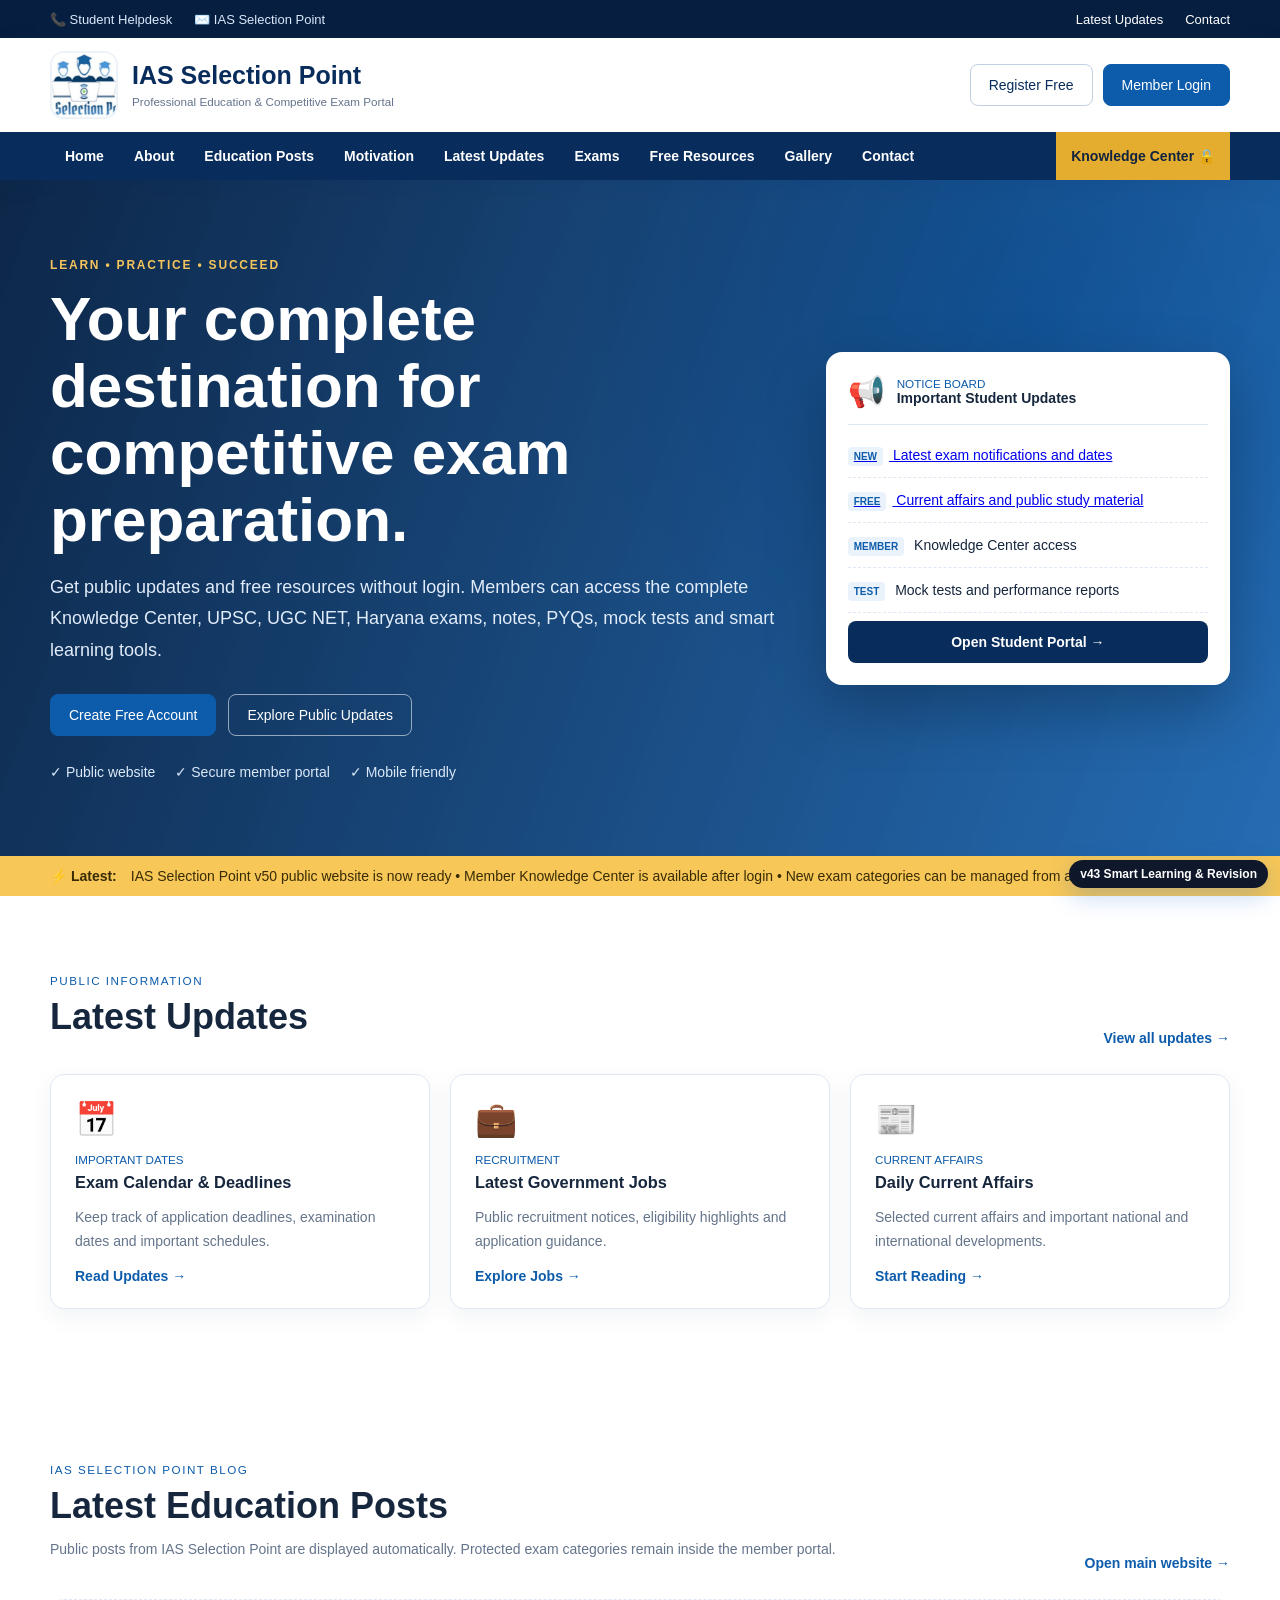
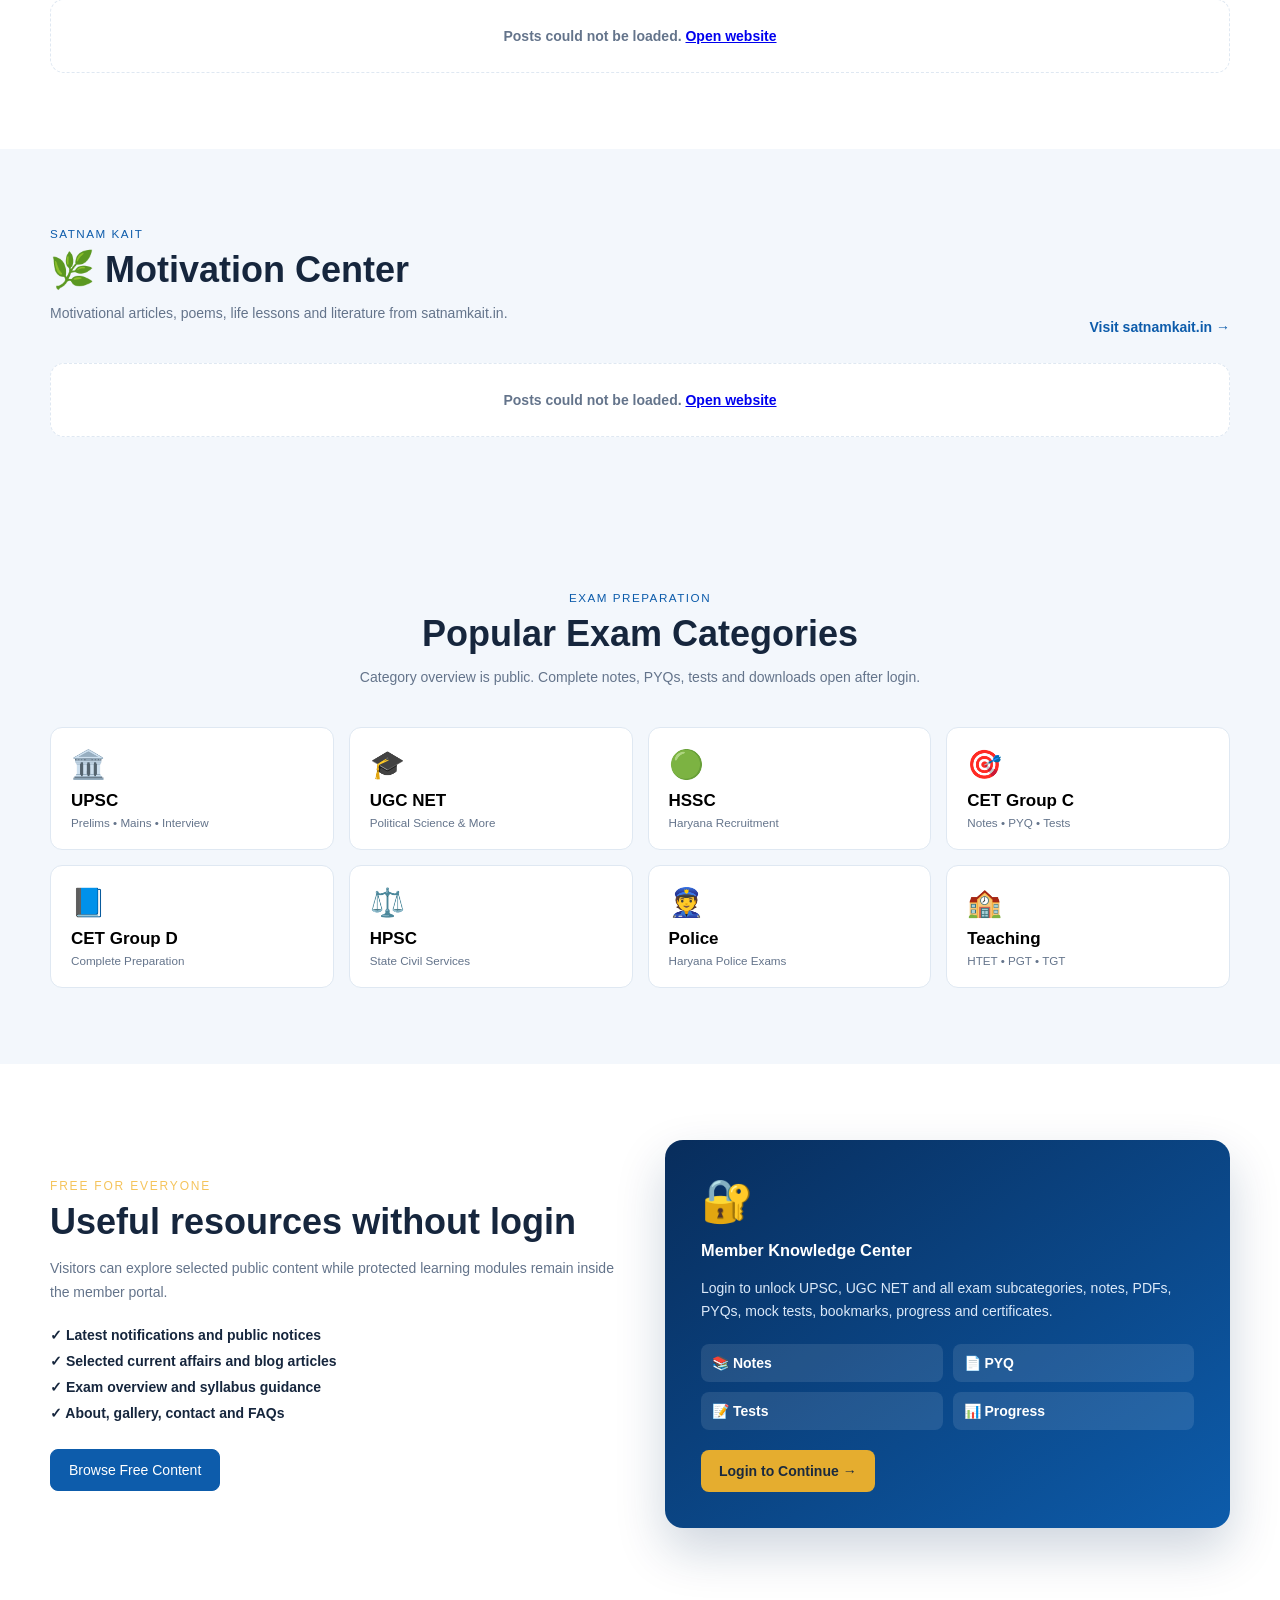
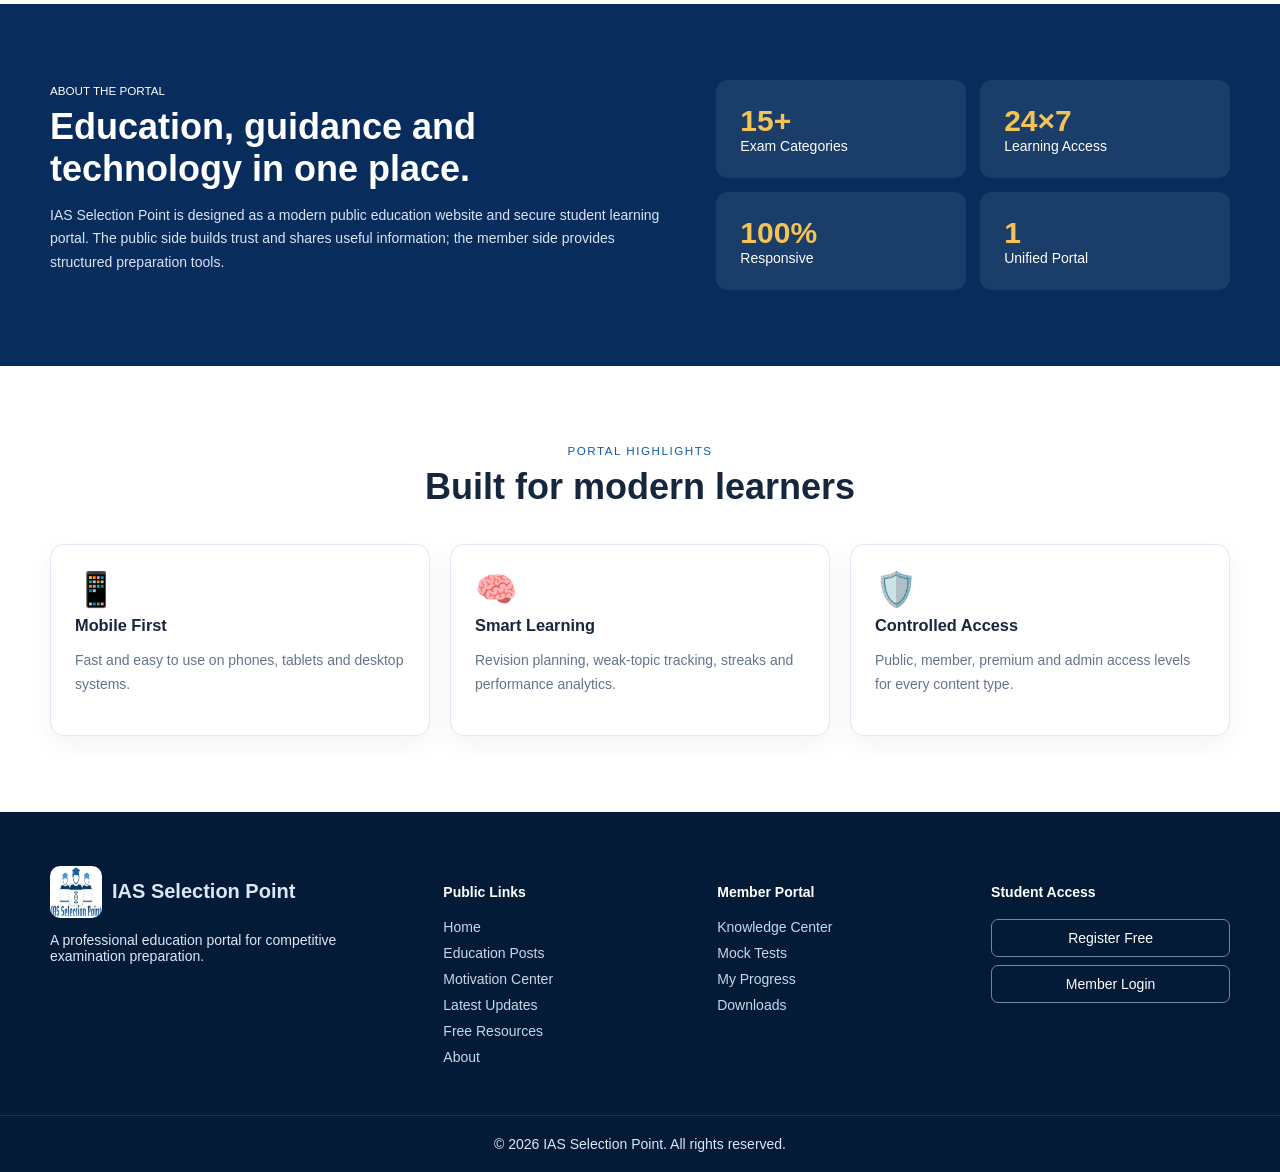
==== commit 0709a151: "Add files via upload" ====
--- a/index.html
+++ b/index.html
@@ -1,19 +1,19 @@
 <!DOCTYPE html>
 <html lang="en">
 <head>
-<meta name="app-version" content="50.0.0">
-<meta name="app-build" content="20260719-5000">
+<meta name="app-version" content="50.1.0">
+<meta name="app-build" content="20260719-5010">
 <meta charset="UTF-8">
 <meta name="viewport" content="width=device-width,initial-scale=1.0">
 <title>IAS Selection Point | Professional Education Portal</title>
 <meta name="description" content="IAS Selection Point: competitive exam updates, current affairs, public resources and a secure member knowledge center.">
-<link rel="stylesheet" href="style.css?v=20260719-5000">
+<link rel="stylesheet" href="style.css?v=20260719-5010">
 <link rel="manifest" href="manifest.webmanifest">
 <meta name="theme-color" content="#082d5c">
 <link rel="apple-touch-icon" href="logo.jpg">
 </head>
 <body class="v50-public-home">
-<div class="version-badge">v50 Professional Education Portal</div>
+<div class="version-badge">v50.1 Core Public Feed Portal</div>
 <div id="loaderOverlay" class="loader-overlay"><div class="loader-box"><div class="spinner"></div><h3 id="loaderTitle">Please wait...</h3><p id="loaderText">Processing your request</p></div></div>
 
 <div class="v50-top-strip">
@@ -26,7 +26,7 @@
     <button class="v50-menu-toggle" aria-label="Open menu" onclick="document.querySelector('.v50-nav').classList.toggle('open')">☰</button>
   </div>
   <nav class="v50-nav"><div class="v50-container">
-    <a href="#home">Home</a><a href="#about">About</a><a href="#updates">Latest Updates</a><a href="#exams">Exams</a><a href="#resources">Free Resources</a><a href="#gallery">Gallery</a><a href="#contact">Contact</a><button onclick="openAuth('login')">Knowledge Center 🔒</button>
+    <a href="#home">Home</a><a href="#about">About</a><a href="#education-posts">Education Posts</a><a href="#motivation">Motivation</a><a href="#updates">Latest Updates</a><a href="#exams">Exams</a><a href="#resources">Free Resources</a><a href="#gallery">Gallery</a><a href="#contact">Contact</a><button onclick="openAuth('login')">Knowledge Center 🔒</button>
   </div></nav>
 </header>
 
@@ -41,6 +41,11 @@
 
 <section class="v50-section" id="updates"><div class="v50-container"><div class="v50-section-head"><div><small>PUBLIC INFORMATION</small><h2>Latest Updates</h2></div><a href="#">View all updates →</a></div><div class="v50-card-grid v50-three"><article class="v50-info-card"><span class="v50-card-icon">📅</span><small>IMPORTANT DATES</small><h3>Exam Calendar & Deadlines</h3><p>Keep track of application deadlines, examination dates and important schedules.</p><a href="#">Read Updates →</a></article><article class="v50-info-card"><span class="v50-card-icon">💼</span><small>RECRUITMENT</small><h3>Latest Government Jobs</h3><p>Public recruitment notices, eligibility highlights and application guidance.</p><a href="#">Explore Jobs →</a></article><article class="v50-info-card"><span class="v50-card-icon">📰</span><small>CURRENT AFFAIRS</small><h3>Daily Current Affairs</h3><p>Selected current affairs and important national and international developments.</p><a href="#">Start Reading →</a></article></div></div></section>
 
+
+<section class="v50-section v501-feed-section" id="education-posts"><div class="v50-container"><div class="v50-section-head"><div><small>IAS SELECTION POINT BLOG</small><h2>Latest Education Posts</h2><p>Public posts from IAS Selection Point are displayed automatically. Protected exam categories remain inside the member portal.</p></div><a href="https://iasselectionpoi.blogspot.com/" target="_blank" rel="noopener">Open main website →</a></div><div id="iasFeedStatus" class="v501-feed-status">Loading latest education posts…</div><div id="iasPublicFeed" class="v501-post-grid"></div></div></section>
+
+<section class="v50-section v50-soft v501-feed-section" id="motivation"><div class="v50-container"><div class="v50-section-head"><div><small>SATNAM KAIT</small><h2>🌿 Motivation Center</h2><p>Motivational articles, poems, life lessons and literature from satnamkait.in.</p></div><a href="https://satnamkait.in/" target="_blank" rel="noopener">Visit satnamkait.in →</a></div><div id="motivationFeedStatus" class="v501-feed-status">Loading motivation posts…</div><div id="motivationFeed" class="v501-post-grid"></div></div></section>
+
 <section class="v50-section v50-soft" id="exams"><div class="v50-container"><div class="v50-section-head center"><div><small>EXAM PREPARATION</small><h2>Popular Exam Categories</h2><p>Category overview is public. Complete notes, PYQs, tests and downloads open after login.</p></div></div><div class="v50-exam-grid">
   <button onclick="openAuth('login')"><span>🏛️</span><b>UPSC</b><small>Prelims • Mains • Interview</small></button><button onclick="openAuth('login')"><span>🎓</span><b>UGC NET</b><small>Political Science & More</small></button><button onclick="openAuth('login')"><span>🟢</span><b>HSSC</b><small>Haryana Recruitment</small></button><button onclick="openAuth('login')"><span>🎯</span><b>CET Group C</b><small>Notes • PYQ • Tests</small></button><button onclick="openAuth('login')"><span>📘</span><b>CET Group D</b><small>Complete Preparation</small></button><button onclick="openAuth('login')"><span>⚖️</span><b>HPSC</b><small>State Civil Services</small></button><button onclick="openAuth('login')"><span>👮</span><b>Police</b><small>Haryana Police Exams</small></button><button onclick="openAuth('login')"><span>🏫</span><b>Teaching</b><small>HTET • PGT • TGT</small></button>
 </div></div></section>
@@ -52,17 +57,79 @@
 <section class="v50-section" id="gallery"><div class="v50-container"><div class="v50-section-head center"><div><small>PORTAL HIGHLIGHTS</small><h2>Built for modern learners</h2></div></div><div class="v50-card-grid v50-three"><article class="v50-feature-card"><span>📱</span><h3>Mobile First</h3><p>Fast and easy to use on phones, tablets and desktop systems.</p></article><article class="v50-feature-card"><span>🧠</span><h3>Smart Learning</h3><p>Revision planning, weak-topic tracking, streaks and performance analytics.</p></article><article class="v50-feature-card"><span>🛡️</span><h3>Controlled Access</h3><p>Public, member, premium and admin access levels for every content type.</p></article></div></div></section>
 </main>
 
-<footer class="v50-footer" id="contact"><div class="v50-container v50-footer-grid"><div><div class="v50-footer-brand"><img src="logo.jpg" alt=""><b>IAS Selection Point</b></div><p>A professional education portal for competitive examination preparation.</p></div><div><h4>Public Links</h4><a href="#home">Home</a><a href="#updates">Latest Updates</a><a href="#resources">Free Resources</a><a href="#about">About</a></div><div><h4>Member Portal</h4><a onclick="openAuth('login')">Knowledge Center</a><a onclick="openAuth('login')">Mock Tests</a><a onclick="openAuth('login')">My Progress</a><a onclick="openAuth('login')">Downloads</a></div><div><h4>Student Access</h4><button onclick="openAuth('signup')">Register Free</button><button onclick="openAuth('login')">Member Login</button></div></div><div class="v50-copyright">© 2026 IAS Selection Point. All rights reserved.</div></footer>
+<footer class="v50-footer" id="contact"><div class="v50-container v50-footer-grid"><div><div class="v50-footer-brand"><img src="logo.jpg" alt=""><b>IAS Selection Point</b></div><p>A professional education portal for competitive examination preparation.</p></div><div><h4>Public Links</h4><a href="#home">Home</a><a href="#education-posts">Education Posts</a><a href="#motivation">Motivation Center</a><a href="#updates">Latest Updates</a><a href="#resources">Free Resources</a><a href="#about">About</a></div><div><h4>Member Portal</h4><a onclick="openAuth('login')">Knowledge Center</a><a onclick="openAuth('login')">Mock Tests</a><a onclick="openAuth('login')">My Progress</a><a onclick="openAuth('login')">Downloads</a></div><div><h4>Student Access</h4><button onclick="openAuth('signup')">Register Free</button><button onclick="openAuth('login')">Member Login</button></div></div><div class="v50-copyright">© 2026 IAS Selection Point. All rights reserved.</div></footer>
 
 <div class="v50-auth-modal" id="authModal" aria-hidden="true"><div class="v50-auth-backdrop" onclick="closeAuth()"></div><section class="auth-card v50-auth-card"><button class="v50-modal-close" onclick="closeAuth()">×</button><div class="brand"><img src="logo.jpg" alt="IAS Selection Point Logo" class="logo"><h1>IAS Selection Point</h1><p>Secure Member Portal</p></div><div class="tabs"><button class="tab active" data-auth-tab="login" onclick="openAuth('login')">Login</button><button class="tab" data-auth-tab="signup" onclick="openAuth('signup')">Signup</button></div>
 <form id="loginForm" class="form active" onsubmit="loginUser(event)"><h2>Member Login</h2><input id="loginEmail" type="email" placeholder="Email address" required><input id="loginPassword" type="password" placeholder="Password" required><button type="submit">Login</button><a href="#" onclick="openAuth('forgot');return false">Forgot password?</a></form>
 <form id="signupForm" class="form" onsubmit="signupUser(event)"><h2>Create Account</h2><input id="signupName" type="text" placeholder="Full name" required><input id="signupEmail" type="email" placeholder="Email address" required><input id="signupMobile" type="tel" placeholder="Mobile number" required><div class="v34-registration-grid"><select id="signupQualification" required><option value="">Select qualification</option><option>10th</option><option>12th</option><option>Diploma</option><option>Graduate</option><option>Post Graduate</option><option>B.Ed.</option><option>M.Ed.</option><option>Ph.D.</option><option>Other</option></select><select id="signupTargetExam" required><option value="">Preparing for</option><option>UPSC</option><option>HPSC</option><option>HSSC</option><option>Haryana CET (Group C)</option><option>Haryana CET (Group D)</option><option>Haryana Police</option><option>UGC NET (Political Science)</option><option>SSC</option><option>Banking</option><option>Railway</option><option>Other</option></select><select id="signupState" required><option value="">Select state / union territory</option></select><select id="signupDistrict" required disabled><option value="">Select district</option></select><input id="signupSubject" placeholder="Preferred / optional subject"></div><input id="signupPassword" type="password" placeholder="Password" required><input id="signupConfirmPassword" type="password" placeholder="Repeat password" required><div id="signupPasswordMatch" class="v318-password-match"></div><button type="submit">Signup</button></form>
 <form id="forgotForm" class="form" onsubmit="sendResetOtp(event)"><h2>Forgot Password</h2><input id="forgotEmail" type="email" placeholder="Registered email" required><button type="submit">Send OTP</button><a href="#" onclick="openAuth('login');return false">Back to login</a></form>
 <form id="resetForm" class="form" onsubmit="resetPassword(event)"><h2>Reset Password</h2><input id="resetEmail" type="email" placeholder="Registered email" required><input id="resetOtp" type="text" placeholder="6 digit OTP" required><input id="resetPassword" type="password" placeholder="New password" required><button type="submit">Reset Password</button></form><p id="msg" class="msg"></p></section></div>
-<script src="config.js?v=20260719-5000"></script><script src="app.js?v=20260719-5000"></script>
+<script src="config.js?v=20260719-5010"></script><script src="app.js?v=20260719-5010"></script>
 <script>
 function openAuth(type){const m=document.getElementById('authModal');m.classList.add('open');m.setAttribute('aria-hidden','false');document.body.classList.add('modal-open');showForm(type);document.querySelectorAll('[data-auth-tab]').forEach(x=>x.classList.toggle('active',x.dataset.authTab===type));}
 function closeAuth(){document.getElementById('authModal').classList.remove('open');document.body.classList.remove('modal-open');}
 document.addEventListener('keydown',e=>{if(e.key==='Escape')closeAuth()});
 </script>
+
+<script>
+(function(){
+  const FEEDS = [
+    {callback:'renderIASPublicFeed', host:'https://iasselectionpoi.blogspot.com', target:'iasPublicFeed', status:'iasFeedStatus', limit:12},
+    {callback:'renderMotivationFeed', host:'https://satnamkait.in', target:'motivationFeed', status:'motivationFeedStatus', limit:12}
+  ];
+
+  function textOnly(html){
+    const box=document.createElement('div'); box.innerHTML=html||'';
+    return (box.textContent||box.innerText||'').replace(/\s+/g,' ').trim();
+  }
+  function imageFrom(entry){
+    if(entry.media$thumbnail && entry.media$thumbnail.url){
+      return entry.media$thumbnail.url.replace(/\/s72-c\//,'/s640/').replace(/=s72-c$/,'=s640');
+    }
+    const html=(entry.content&&entry.content.$t)||(entry.summary&&entry.summary.$t)||'';
+    const m=html.match(/<img[^>]+src=["']([^"']+)["']/i);
+    return m?m[1]: 'logo.jpg';
+  }
+  function postLink(entry){
+    const links=entry.link||[];
+    const alt=links.find(x=>x.rel==='alternate');
+    return alt?alt.href:'#';
+  }
+  function dateText(entry){
+    const raw=(entry.published&&entry.published.$t)||(entry.updated&&entry.updated.$t);
+    if(!raw) return '';
+    try{return new Intl.DateTimeFormat('en-IN',{day:'2-digit',month:'short',year:'numeric'}).format(new Date(raw));}catch(e){return ''}
+  }
+  function renderFeed(data,targetId,statusId,emptyMessage){
+    const target=document.getElementById(targetId), status=document.getElementById(statusId);
+    if(!target) return;
+    const entries=(data&&data.feed&&data.feed.entry)||[];
+    if(!entries.length){ if(status) status.textContent=emptyMessage; return; }
+    target.innerHTML=entries.map(entry=>{
+      const title=textOnly(entry.title&&entry.title.$t)||'Untitled post';
+      const body=textOnly((entry.summary&&entry.summary.$t)||(entry.content&&entry.content.$t));
+      const excerpt=body.length>145?body.slice(0,145)+'…':body;
+      return `<article class="v501-post-card"><a class="v501-post-image" href="${postLink(entry)}" target="_blank" rel="noopener"><img src="${imageFrom(entry)}" alt="" loading="lazy" onerror="this.src='logo.jpg'"></a><div class="v501-post-body"><small>${dateText(entry)}</small><h3><a href="${postLink(entry)}" target="_blank" rel="noopener">${title}</a></h3><p>${excerpt}</p><a class="v501-read-more" href="${postLink(entry)}" target="_blank" rel="noopener">Read full post →</a></div></article>`;
+    }).join('');
+    if(status) status.hidden=true;
+  }
+  window.renderIASPublicFeed=data=>renderFeed(data,'iasPublicFeed','iasFeedStatus','No public education posts are available right now.');
+  window.renderMotivationFeed=data=>renderFeed(data,'motivationFeed','motivationFeedStatus','No motivation posts are available right now.');
+
+  function loadJSONP(item){
+    const script=document.createElement('script');
+    script.src=`${item.host}/feeds/posts/default?alt=json-in-script&max-results=${item.limit}&callback=${item.callback}`;
+    script.async=true;
+    script.onerror=function(){
+      const status=document.getElementById(item.status);
+      if(status) status.innerHTML=`Posts could not be loaded. <a href="${item.host}" target="_blank" rel="noopener">Open website</a>`;
+      script.remove();
+    };
+    document.body.appendChild(script);
+  }
+  if(document.readyState==='loading') document.addEventListener('DOMContentLoaded',()=>FEEDS.forEach(loadJSONP));
+  else FEEDS.forEach(loadJSONP);
+})();
+</script>
+
 </body></html>
--- a/style.css
+++ b/style.css
@@ -6218,3 +6218,25 @@
 :root{--v50-navy:#082d5c;--v50-blue:#0d5cab;--v50-gold:#e5ad2f;--v50-ink:#16263d;--v50-muted:#64748b;--v50-soft:#f3f7fc;--v50-line:#dfe8f2}.v50-public-home{background:#fff;color:var(--v50-ink);font-family:Inter,Arial,Helvetica,sans-serif}.v50-public-home button,.v50-public-home a{font:inherit}.v50-container{width:min(1180px,calc(100% - 34px));margin:auto}.v50-top-strip{background:#061f40;color:#d9e8fa;font-size:13px}.v50-top-strip .v50-container{min-height:38px;display:flex;align-items:center;gap:22px}.v50-top-strip a{color:#fff;text-decoration:none}.v50-strip-spacer{flex:1}.v50-site-header{background:#fff;position:sticky;top:0;z-index:900;box-shadow:0 5px 22px rgba(8,45,92,.08)}.v50-brand-row{display:flex;align-items:center;min-height:94px;gap:20px}.v50-main-brand{display:flex;align-items:center;gap:14px;text-decoration:none;color:var(--v50-navy)}.v50-main-brand img{width:68px;height:68px;object-fit:cover;border-radius:14px;border:2px solid #eef3f9}.v50-main-brand span{display:flex;flex-direction:column}.v50-main-brand strong{font-size:25px;line-height:1.1}.v50-main-brand small{margin-top:6px;color:var(--v50-muted);font-weight:600}.v50-header-actions{margin-left:auto;display:flex;gap:10px}.v50-primary-btn,.v50-outline-btn{display:inline-flex;align-items:center;justify-content:center;border-radius:8px;padding:12px 18px;font-weight:800;text-decoration:none;cursor:pointer}.v50-primary-btn{border:1px solid var(--v50-blue);background:var(--v50-blue);color:#fff}.v50-outline-btn{border:1px solid #bfd0e3;background:#fff;color:var(--v50-navy)}.v50-menu-toggle{display:none;margin-left:auto;border:0;background:var(--v50-navy);color:#fff;padding:10px 13px;border-radius:8px}.v50-nav{background:var(--v50-navy)}.v50-nav .v50-container{display:flex;align-items:center}.v50-nav a,.v50-nav button{color:#fff;text-decoration:none;background:transparent;border:0;padding:16px 15px;font-weight:750;cursor:pointer}.v50-nav a:hover,.v50-nav button:hover{background:rgba(255,255,255,.1)}.v50-nav button{margin-left:auto;background:var(--v50-gold);color:#10233f}.v50-hero{background:linear-gradient(110deg,rgba(5,32,67,.97),rgba(13,92,171,.9)),radial-gradient(circle at 80% 20%,#5da6eb,transparent 40%);color:#fff;padding:76px 0}.v50-hero-grid{display:grid;grid-template-columns:1.35fr .75fr;gap:48px;align-items:center}.v50-eyebrow,.v50-kicker{display:inline-block;font-size:12px;letter-spacing:1.8px;font-weight:900;color:#f5c45c}.v50-hero h1{font-size:clamp(38px,5vw,62px);line-height:1.08;margin:14px 0 18px;max-width:820px}.v50-hero-copy>p{font-size:18px;line-height:1.75;color:#e1ecfa;max-width:760px}.v50-hero-actions{display:flex;gap:12px;margin:28px 0}.v50-hero .v50-outline-btn{background:transparent;color:#fff;border-color:rgba(255,255,255,.55)}.v50-trust-row{display:flex;gap:20px;flex-wrap:wrap;color:#dbe9f9;font-size:14px}.v50-hero-panel{background:#fff;color:var(--v50-ink);border-radius:16px;padding:22px;box-shadow:0 25px 60px rgba(0,0,0,.25)}.v50-panel-title{display:flex;gap:12px;align-items:center;border-bottom:1px solid var(--v50-line);padding-bottom:15px}.v50-panel-title>span{font-size:30px}.v50-panel-title div{display:flex;flex-direction:column}.v50-panel-title small{color:var(--v50-blue);font-weight:900}.v50-notice-list{display:grid;margin:8px 0}.v50-notice-list a{padding:14px 0;border-bottom:1px dashed var(--v50-line);font-size:14px;cursor:pointer}.v50-notice-list span{font-size:10px;background:#eaf2fb;color:var(--v50-blue);font-weight:900;padding:4px 6px;border-radius:4px;margin-right:6px}.v50-hero-panel>button{width:100%;border:0;background:var(--v50-navy);color:#fff;padding:13px;border-radius:8px;font-weight:800;cursor:pointer}.v50-ticker{background:#f7c757;color:#392b06}.v50-ticker .v50-container{display:flex;align-items:center;gap:14px;padding:12px 0;overflow:hidden}.v50-ticker div div{white-space:nowrap;overflow:hidden}.v50-section{padding:76px 0}.v50-soft{background:var(--v50-soft)}.v50-section-head{display:flex;align-items:end;justify-content:space-between;margin-bottom:28px}.v50-section-head.center{text-align:center;justify-content:center}.v50-section-head small{font-weight:900;color:var(--v50-blue);letter-spacing:1.5px}.v50-section-head h2,.v50-split h2,.v50-about-grid h2{font-size:36px;margin:8px 0}.v50-section-head p{color:var(--v50-muted)}.v50-section-head>a{color:var(--v50-blue);font-weight:800;text-decoration:none}.v50-card-grid{display:grid;gap:20px}.v50-three{grid-template-columns:repeat(3,1fr)}.v50-info-card,.v50-feature-card{border:1px solid var(--v50-line);border-radius:14px;padding:24px;background:#fff;box-shadow:0 8px 24px rgba(8,45,92,.06)}.v50-card-icon,.v50-feature-card>span{font-size:34px}.v50-info-card small{display:block;color:var(--v50-blue);font-weight:900;margin:14px 0 5px}.v50-info-card h3,.v50-feature-card h3{margin:7px 0 10px}.v50-info-card p,.v50-feature-card p,.v50-split p,.v50-about-grid p{color:var(--v50-muted);line-height:1.7}.v50-info-card a{color:var(--v50-blue);font-weight:800;text-decoration:none}.v50-exam-grid{display:grid;grid-template-columns:repeat(4,1fr);gap:15px}.v50-exam-grid button{display:flex;flex-direction:column;text-align:left;border:1px solid var(--v50-line);background:#fff;border-radius:12px;padding:20px;cursor:pointer;transition:.2s}.v50-exam-grid button:hover{transform:translateY(-3px);box-shadow:0 12px 25px rgba(8,45,92,.1);border-color:#a9c4df}.v50-exam-grid span{font-size:28px}.v50-exam-grid b{font-size:17px;margin:10px 0 5px}.v50-exam-grid small{color:var(--v50-muted)}.v50-split{display:grid;grid-template-columns:1fr 1fr;gap:50px;align-items:center}.v50-check-list{display:grid;gap:10px;margin:22px 0 28px}.v50-check-list span{font-weight:700}.v50-member-box{background:linear-gradient(145deg,var(--v50-navy),#0d5cab);color:#fff;padding:36px;border-radius:18px;box-shadow:0 22px 50px rgba(8,45,92,.2)}.v50-member-box>span{font-size:42px}.v50-member-box p{color:#dbe9f9}.v50-mini-grid{display:grid;grid-template-columns:1fr 1fr;gap:10px;margin:20px 0}.v50-mini-grid b{background:rgba(255,255,255,.1);padding:11px;border-radius:8px}.v50-member-box button{border:0;background:var(--v50-gold);color:#1b2a3e;padding:13px 18px;border-radius:8px;font-weight:900;cursor:pointer}.v50-dark{background:var(--v50-navy);color:#fff}.v50-about-grid{display:grid;grid-template-columns:1.2fr 1fr;gap:50px;align-items:center}.v50-about-grid p{color:#d8e5f5}.v50-stat-grid{display:grid;grid-template-columns:1fr 1fr;gap:14px}.v50-stat-grid div{background:rgba(255,255,255,.08);padding:24px;border-radius:12px}.v50-stat-grid b{display:block;font-size:30px;color:#f3c355}.v50-footer{background:#041b38;color:#dbe7f5;padding-top:54px}.v50-footer-grid{display:grid;grid-template-columns:1.5fr 1fr 1fr 1fr;gap:35px}.v50-footer h4{color:#fff}.v50-footer a{display:block;color:#c8d7e8;text-decoration:none;margin:10px 0;cursor:pointer}.v50-footer button{display:block;width:100%;margin:8px 0;padding:10px;border-radius:7px;border:1px solid #7187a0;background:transparent;color:#fff;cursor:pointer}.v50-footer-brand{display:flex;align-items:center;gap:10px;font-size:20px}.v50-footer-brand img{width:52px;height:52px;border-radius:10px}.v50-copyright{margin-top:40px;text-align:center;border-top:1px solid rgba(255,255,255,.1);padding:20px}.v50-auth-modal{position:fixed;inset:0;z-index:9990;display:none;align-items:center;justify-content:center;padding:20px}.v50-auth-modal.open{display:flex}.v50-auth-backdrop{position:absolute;inset:0;background:rgba(2,18,39,.72);backdrop-filter:blur(6px)}.v50-auth-card{position:relative;z-index:1;max-height:92vh;overflow:auto}.v50-modal-close{position:absolute;right:13px;top:10px;border:0;background:#edf3fa;color:#19314e;width:35px;height:35px;border-radius:50%;font-size:24px;cursor:pointer}.modal-open{overflow:hidden}.v50-auth-card select{width:100%;padding:14px;border:1px solid #d4dfef;border-radius:12px;background:#fff}.v50-auth-card .v34-registration-grid{display:grid;grid-template-columns:1fr 1fr;gap:10px}
 @media(max-width:900px){.v50-hero-grid,.v50-split,.v50-about-grid{grid-template-columns:1fr}.v50-three{grid-template-columns:1fr 1fr}.v50-exam-grid{grid-template-columns:repeat(2,1fr)}.v50-footer-grid{grid-template-columns:1fr 1fr}.v50-header-actions{display:none}.v50-menu-toggle{display:block}.v50-nav{display:none}.v50-nav.open{display:block}.v50-nav .v50-container{display:flex;flex-direction:column;align-items:stretch;padding:8px 0}.v50-nav button{margin-left:0;text-align:left}.v50-brand-row{min-height:78px}.v50-main-brand strong{font-size:20px}.v50-main-brand small{font-size:11px}}
 @media(max-width:600px){.v50-top-strip span:nth-child(2),.v50-top-strip a{display:none}.v50-three,.v50-exam-grid,.v50-footer-grid,.v50-stat-grid{grid-template-columns:1fr}.v50-hero{padding:52px 0}.v50-hero h1{font-size:38px}.v50-hero-actions{flex-direction:column}.v50-section{padding:54px 0}.v50-section-head h2,.v50-split h2,.v50-about-grid h2{font-size:29px}.v50-main-brand img{width:54px;height:54px}.v50-main-brand small{display:none}.v50-auth-card .v34-registration-grid{grid-template-columns:1fr}.v50-trust-row{gap:9px;flex-direction:column}}
+
+
+/* ===== v50.1 Core public feed + scrolling repair ===== */
+html{scroll-behavior:smooth;overflow-x:hidden!important;overflow-y:auto!important;height:auto!important}
+body.v50-public-home{overflow-x:hidden!important;overflow-y:auto!important;height:auto!important;min-height:100%!important;position:static!important}
+body.v50-public-home.modal-open{overflow:hidden!important}
+.v50-public-home main{display:block!important;overflow:visible!important;height:auto!important;min-height:0!important}
+.v501-feed-status{padding:28px;text-align:center;border:1px dashed var(--v50-line);border-radius:14px;background:#fff;color:var(--v50-muted);font-weight:700}
+.v501-post-grid{display:grid;grid-template-columns:repeat(3,minmax(0,1fr));gap:22px}
+.v501-post-card{background:#fff;border:1px solid var(--v50-line);border-radius:16px;overflow:hidden;box-shadow:0 9px 26px rgba(8,45,92,.07);display:flex;flex-direction:column;min-width:0;transition:transform .2s,box-shadow .2s}
+.v501-post-card:hover{transform:translateY(-4px);box-shadow:0 16px 34px rgba(8,45,92,.13)}
+.v501-post-image{display:block;aspect-ratio:16/9;background:#eaf1f8;overflow:hidden}
+.v501-post-image img{width:100%;height:100%;display:block;object-fit:cover;transition:transform .25s}
+.v501-post-card:hover .v501-post-image img{transform:scale(1.035)}
+.v501-post-body{padding:19px;display:flex;flex-direction:column;flex:1}
+.v501-post-body small{font-size:12px;color:var(--v50-blue);font-weight:900;text-transform:uppercase;letter-spacing:.5px}
+.v501-post-body h3{font-size:18px;line-height:1.38;margin:8px 0 9px}
+.v501-post-body h3 a{color:var(--v50-ink);text-decoration:none}
+.v501-post-body p{color:var(--v50-muted);font-size:14px;line-height:1.65;margin:0 0 15px}
+.v501-read-more{margin-top:auto;color:var(--v50-blue);text-decoration:none;font-weight:850}
+@media(max-width:900px){.v501-post-grid{grid-template-columns:repeat(2,minmax(0,1fr))}}
+@media(max-width:600px){.v501-post-grid{grid-template-columns:1fr}.v501-feed-section .v50-section-head{align-items:flex-start;gap:12px;flex-direction:column}.v501-feed-section .v50-section-head>a{display:inline-block}}
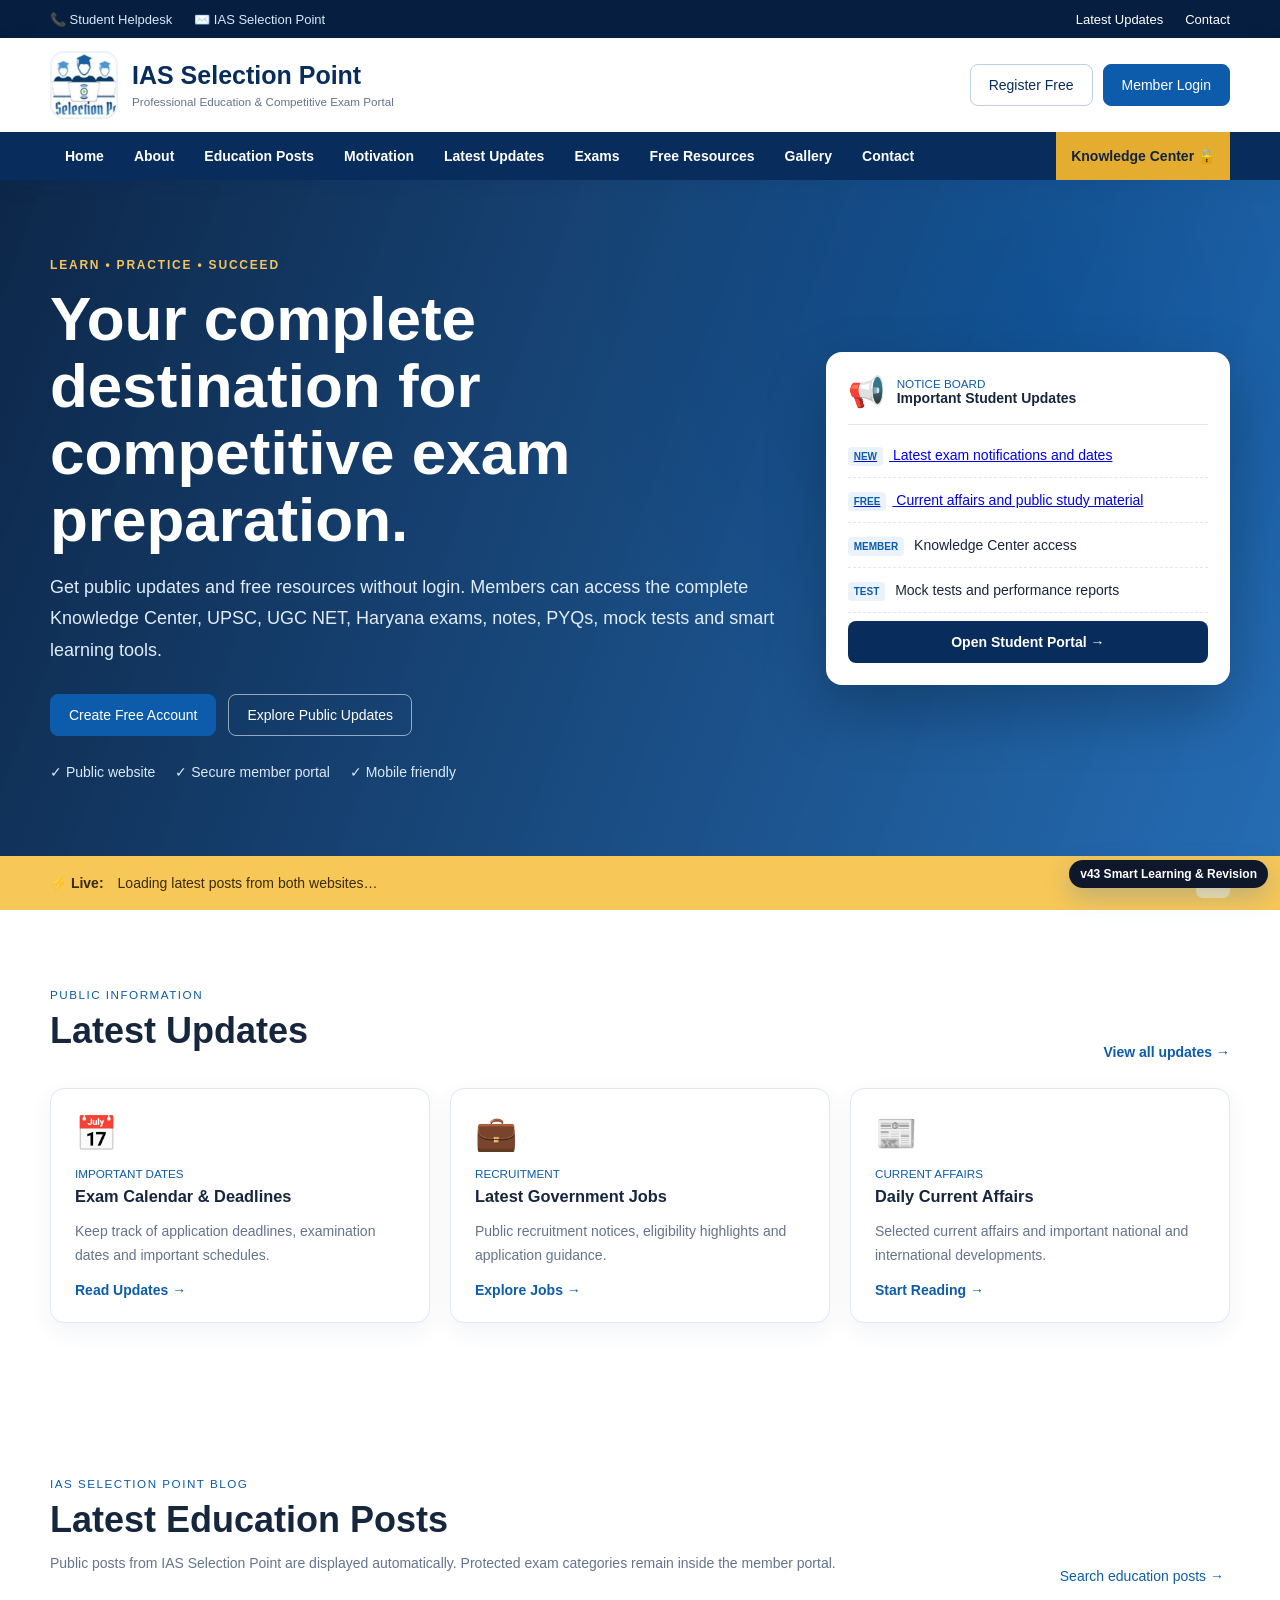
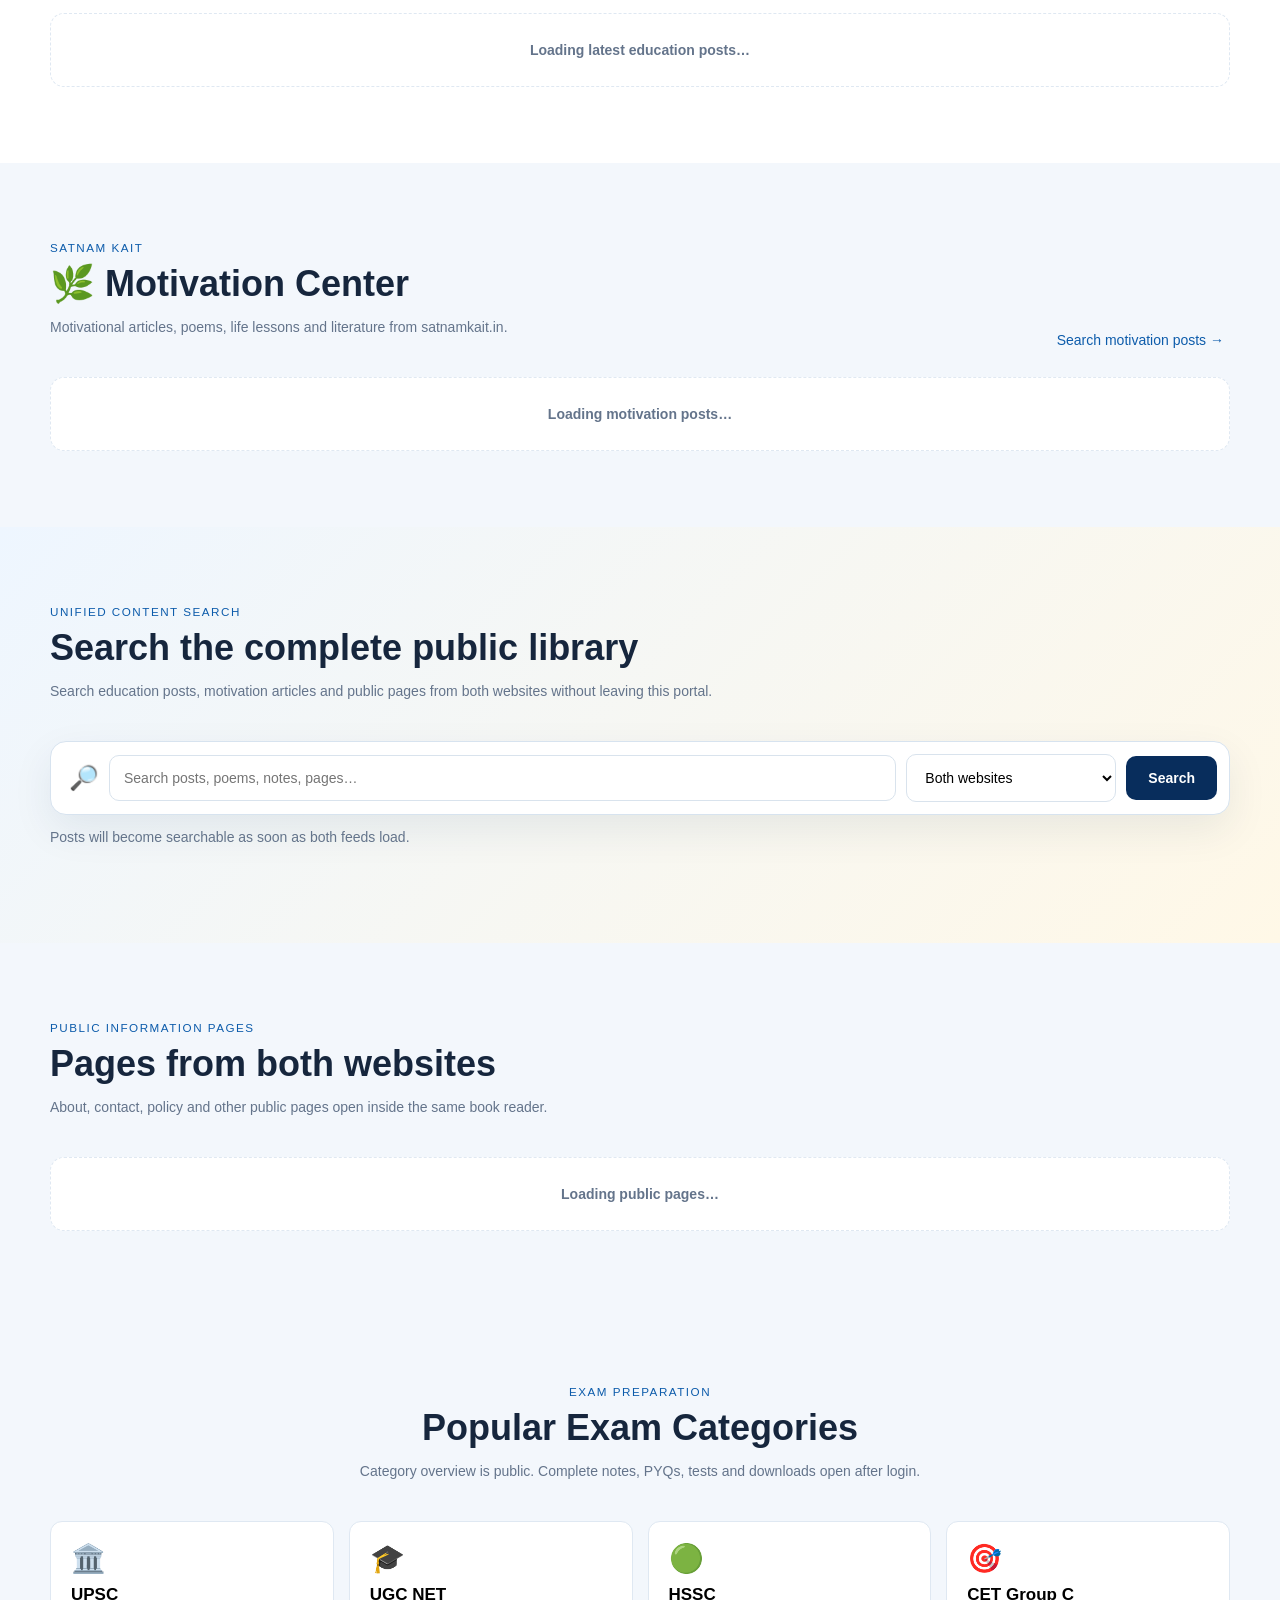
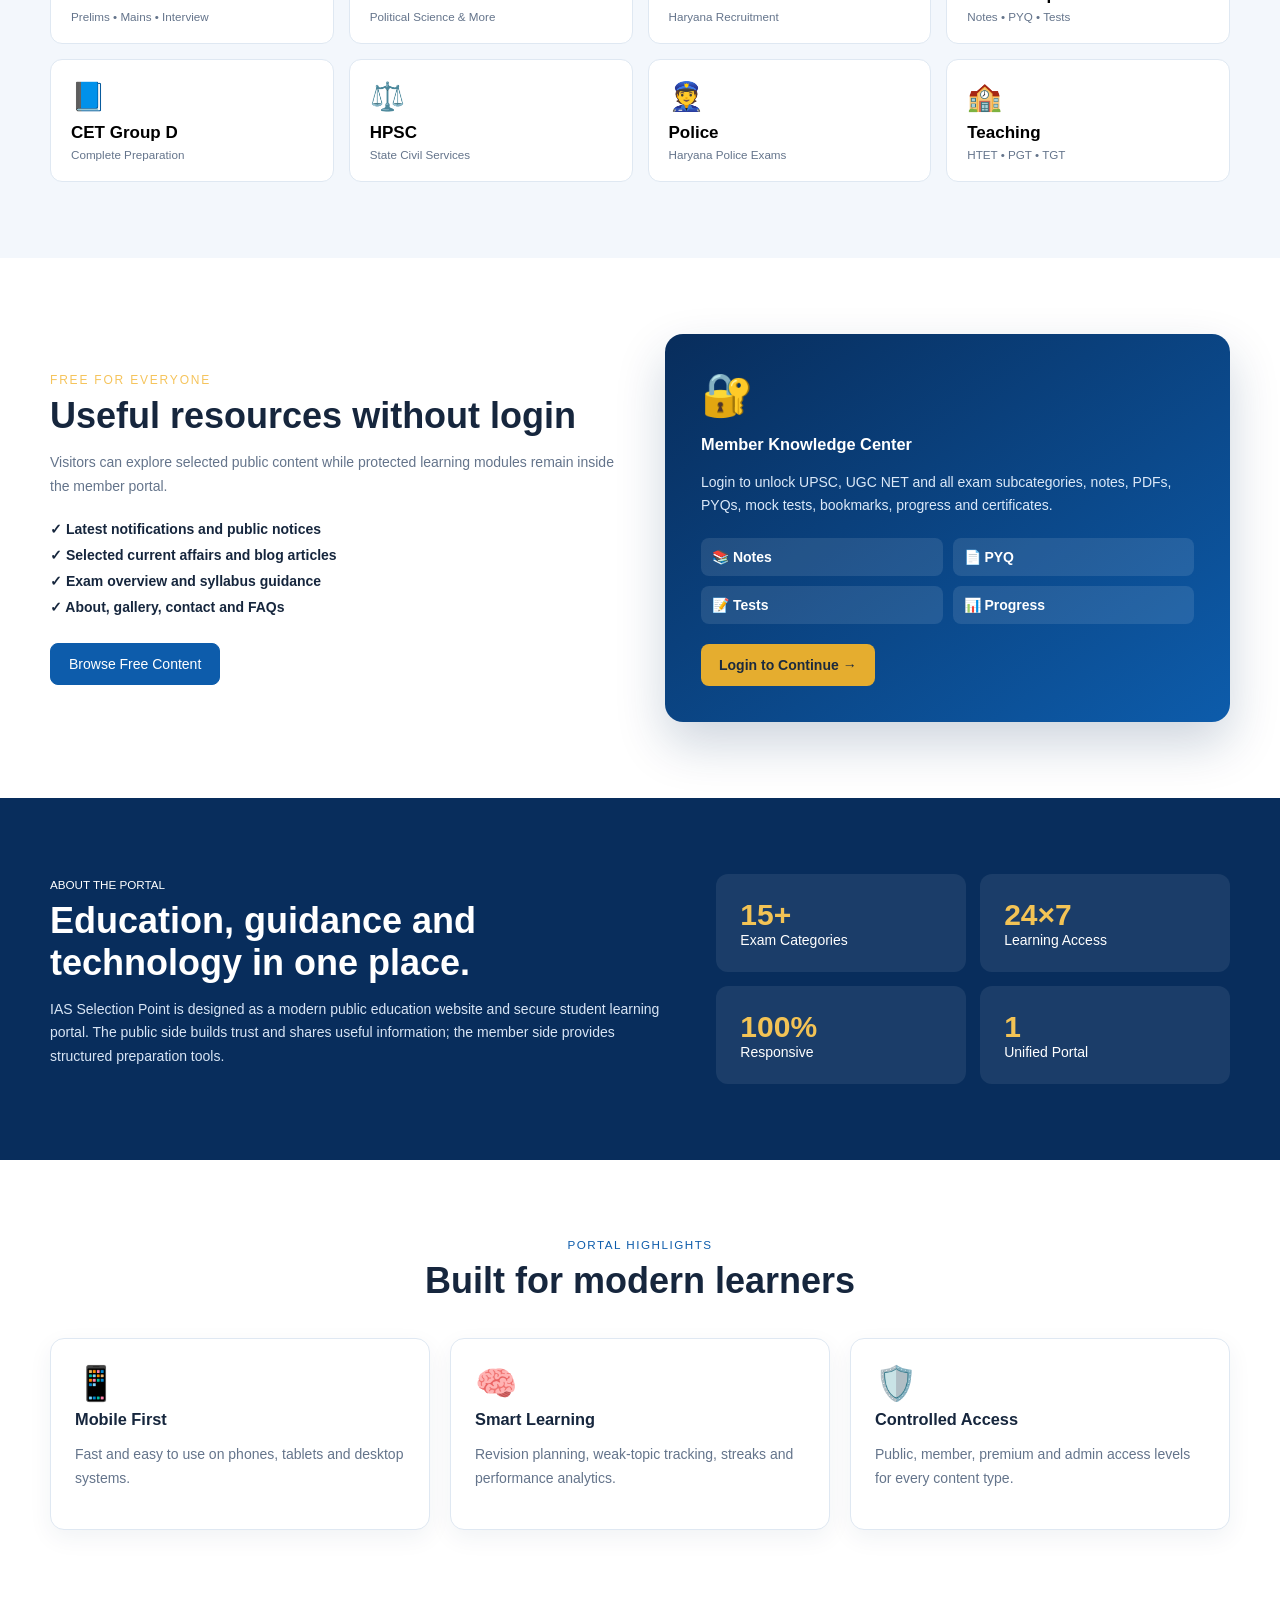
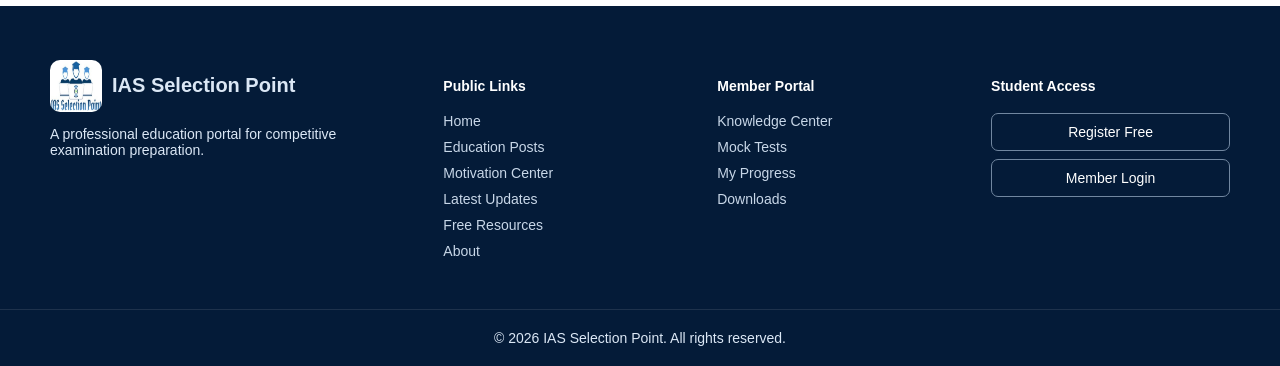
==== commit 1b71ef2b: "Add files via upload" ====
--- a/index.html
+++ b/index.html
@@ -1,19 +1,19 @@
 <!DOCTYPE html>
 <html lang="en">
 <head>
-<meta name="app-version" content="50.1.0">
-<meta name="app-build" content="20260719-5010">
+<meta name="app-version" content="51.0.0">
+<meta name="app-build" content="20260719-5100">
 <meta charset="UTF-8">
 <meta name="viewport" content="width=device-width,initial-scale=1.0">
 <title>IAS Selection Point | Professional Education Portal</title>
 <meta name="description" content="IAS Selection Point: competitive exam updates, current affairs, public resources and a secure member knowledge center.">
-<link rel="stylesheet" href="style.css?v=20260719-5010">
+<link rel="stylesheet" href="style.css?v=20260719-5100">
 <link rel="manifest" href="manifest.webmanifest">
 <meta name="theme-color" content="#082d5c">
 <link rel="apple-touch-icon" href="logo.jpg">
 </head>
 <body class="v50-public-home">
-<div class="version-badge">v50.1 Core Public Feed Portal</div>
+<div class="version-badge">v51 Digital Book Reader</div>
 <div id="loaderOverlay" class="loader-overlay"><div class="loader-box"><div class="spinner"></div><h3 id="loaderTitle">Please wait...</h3><p id="loaderText">Processing your request</p></div></div>
 
 <div class="v50-top-strip">
@@ -37,14 +37,18 @@
     <div class="v50-hero-panel"><div class="v50-panel-title"><span>📢</span><div><small>NOTICE BOARD</small><b>Important Student Updates</b></div></div><div class="v50-notice-list"><a href="#updates"><span>NEW</span> Latest exam notifications and dates</a><a href="#resources"><span>FREE</span> Current affairs and public study material</a><a onclick="openAuth('login')"><span>MEMBER</span> Knowledge Center access</a><a onclick="openAuth('login')"><span>TEST</span> Mock tests and performance reports</a></div><button onclick="openAuth('login')">Open Student Portal →</button></div>
   </div>
 </section>
-<div class="v50-ticker"><div class="v50-container"><b>⚡ Latest:</b><div><span>IAS Selection Point v50 public website is now ready • Member Knowledge Center is available after login • New exam categories can be managed from admin panel</span></div></div></div>
+<div class="v50-ticker v51-live-ticker" aria-label="Live updates"><div class="v50-container"><b>⚡ Live:</b><div class="v51-ticker-window"><div id="v51TickerTrack" class="v51-ticker-track"><span>Loading latest posts from both websites…</span></div></div><button class="v51-ticker-pause" id="v51TickerPause" type="button" aria-label="Pause ticker" title="Pause ticker">⏸</button></div></div>
 
 <section class="v50-section" id="updates"><div class="v50-container"><div class="v50-section-head"><div><small>PUBLIC INFORMATION</small><h2>Latest Updates</h2></div><a href="#">View all updates →</a></div><div class="v50-card-grid v50-three"><article class="v50-info-card"><span class="v50-card-icon">📅</span><small>IMPORTANT DATES</small><h3>Exam Calendar & Deadlines</h3><p>Keep track of application deadlines, examination dates and important schedules.</p><a href="#">Read Updates →</a></article><article class="v50-info-card"><span class="v50-card-icon">💼</span><small>RECRUITMENT</small><h3>Latest Government Jobs</h3><p>Public recruitment notices, eligibility highlights and application guidance.</p><a href="#">Explore Jobs →</a></article><article class="v50-info-card"><span class="v50-card-icon">📰</span><small>CURRENT AFFAIRS</small><h3>Daily Current Affairs</h3><p>Selected current affairs and important national and international developments.</p><a href="#">Start Reading →</a></article></div></div></section>
 
 
-<section class="v50-section v501-feed-section" id="education-posts"><div class="v50-container"><div class="v50-section-head"><div><small>IAS SELECTION POINT BLOG</small><h2>Latest Education Posts</h2><p>Public posts from IAS Selection Point are displayed automatically. Protected exam categories remain inside the member portal.</p></div><a href="https://iasselectionpoi.blogspot.com/" target="_blank" rel="noopener">Open main website →</a></div><div id="iasFeedStatus" class="v501-feed-status">Loading latest education posts…</div><div id="iasPublicFeed" class="v501-post-grid"></div></div></section>
+<section class="v50-section v501-feed-section" id="education-posts"><div class="v50-container"><div class="v50-section-head"><div><small>IAS SELECTION POINT BLOG</small><h2>Latest Education Posts</h2><p>Public posts from IAS Selection Point are displayed automatically. Protected exam categories remain inside the member portal.</p></div><button class="v51-section-action" onclick="focusPortalSearch('education')">Search education posts →</button></div><div id="iasFeedStatus" class="v501-feed-status">Loading latest education posts…</div><div id="iasPublicFeed" class="v501-post-grid"></div></div></section>
 
-<section class="v50-section v50-soft v501-feed-section" id="motivation"><div class="v50-container"><div class="v50-section-head"><div><small>SATNAM KAIT</small><h2>🌿 Motivation Center</h2><p>Motivational articles, poems, life lessons and literature from satnamkait.in.</p></div><a href="https://satnamkait.in/" target="_blank" rel="noopener">Visit satnamkait.in →</a></div><div id="motivationFeedStatus" class="v501-feed-status">Loading motivation posts…</div><div id="motivationFeed" class="v501-post-grid"></div></div></section>
+<section class="v50-section v50-soft v501-feed-section" id="motivation"><div class="v50-container"><div class="v50-section-head"><div><small>SATNAM KAIT</small><h2>🌿 Motivation Center</h2><p>Motivational articles, poems, life lessons and literature from satnamkait.in.</p></div><button class="v51-section-action" onclick="focusPortalSearch('motivation')">Search motivation posts →</button></div><div id="motivationFeedStatus" class="v501-feed-status">Loading motivation posts…</div><div id="motivationFeed" class="v501-post-grid"></div></div></section>
+
+<section class="v50-section v51-discovery" id="portal-search"><div class="v50-container"><div class="v50-section-head"><div><small>UNIFIED CONTENT SEARCH</small><h2>Search the complete public library</h2><p>Search education posts, motivation articles and public pages from both websites without leaving this portal.</p></div></div><div class="v51-search-shell"><span>🔎</span><input id="v51GlobalSearch" type="search" placeholder="Search posts, poems, notes, pages…" autocomplete="off"><select id="v51SearchSource" aria-label="Filter source"><option value="all">Both websites</option><option value="education">IAS Selection Point</option><option value="motivation">Satnam Kait</option><option value="pages">Public pages</option></select><button type="button" onclick="runPortalSearch()">Search</button></div><div id="v51SearchMeta" class="v51-search-meta">Posts will become searchable as soon as both feeds load.</div><div id="v51SearchResults" class="v501-post-grid"></div></div></section>
+
+<section class="v50-section v50-soft v501-feed-section" id="public-pages"><div class="v50-container"><div class="v50-section-head"><div><small>PUBLIC INFORMATION PAGES</small><h2>Pages from both websites</h2><p>About, contact, policy and other public pages open inside the same book reader.</p></div></div><div id="pagesFeedStatus" class="v501-feed-status">Loading public pages…</div><div id="publicPagesFeed" class="v501-post-grid"></div></div></section>
 
 <section class="v50-section v50-soft" id="exams"><div class="v50-container"><div class="v50-section-head center"><div><small>EXAM PREPARATION</small><h2>Popular Exam Categories</h2><p>Category overview is public. Complete notes, PYQs, tests and downloads open after login.</p></div></div><div class="v50-exam-grid">
   <button onclick="openAuth('login')"><span>🏛️</span><b>UPSC</b><small>Prelims • Mains • Interview</small></button><button onclick="openAuth('login')"><span>🎓</span><b>UGC NET</b><small>Political Science & More</small></button><button onclick="openAuth('login')"><span>🟢</span><b>HSSC</b><small>Haryana Recruitment</small></button><button onclick="openAuth('login')"><span>🎯</span><b>CET Group C</b><small>Notes • PYQ • Tests</small></button><button onclick="openAuth('login')"><span>📘</span><b>CET Group D</b><small>Complete Preparation</small></button><button onclick="openAuth('login')"><span>⚖️</span><b>HPSC</b><small>State Civil Services</small></button><button onclick="openAuth('login')"><span>👮</span><b>Police</b><small>Haryana Police Exams</small></button><button onclick="openAuth('login')"><span>🏫</span><b>Teaching</b><small>HTET • PGT • TGT</small></button>
@@ -59,12 +63,42 @@
 
 <footer class="v50-footer" id="contact"><div class="v50-container v50-footer-grid"><div><div class="v50-footer-brand"><img src="logo.jpg" alt=""><b>IAS Selection Point</b></div><p>A professional education portal for competitive examination preparation.</p></div><div><h4>Public Links</h4><a href="#home">Home</a><a href="#education-posts">Education Posts</a><a href="#motivation">Motivation Center</a><a href="#updates">Latest Updates</a><a href="#resources">Free Resources</a><a href="#about">About</a></div><div><h4>Member Portal</h4><a onclick="openAuth('login')">Knowledge Center</a><a onclick="openAuth('login')">Mock Tests</a><a onclick="openAuth('login')">My Progress</a><a onclick="openAuth('login')">Downloads</a></div><div><h4>Student Access</h4><button onclick="openAuth('signup')">Register Free</button><button onclick="openAuth('login')">Member Login</button></div></div><div class="v50-copyright">© 2026 IAS Selection Point. All rights reserved.</div></footer>
 
+<div class="v51-reader-modal" id="v51ReaderModal" aria-hidden="true">
+  <div class="v51-reader-backdrop" onclick="closeBookReader()"></div>
+  <article class="v51-reader-shell" role="dialog" aria-modal="true" aria-labelledby="v51ReaderTitle">
+    <header class="v51-reader-toolbar">
+      <button type="button" onclick="closeBookReader()" aria-label="Close reader">← Back</button>
+      <div class="v51-reader-tools">
+        <button type="button" onclick="changeReaderFont(-1)" title="Decrease font">A−</button>
+        <button type="button" onclick="changeReaderFont(1)" title="Increase font">A+</button>
+        <button type="button" onclick="toggleReaderTheme()" title="Change reading theme">🎨 Theme</button>
+        <button type="button" onclick="toggleReaderFocus()" title="Focus mode">⛶ Focus</button>
+        <button type="button" onclick="speakCurrentArticle()" title="Listen article">🔊 Listen</button>
+        <button type="button" onclick="window.print()" title="Print article">🖨 Print</button>
+      </div>
+    </header>
+    <div class="v51-reading-progress"><span id="v51ReadingProgress"></span></div>
+    <main class="v51-book-stage" id="v51BookStage">
+      <section class="v51-book-page">
+        <div class="v51-book-ornament">❦</div>
+        <div class="v51-reader-source" id="v51ReaderSource"></div>
+        <h1 id="v51ReaderTitle">Article</h1>
+        <div class="v51-reader-meta" id="v51ReaderMeta"></div>
+        <div class="v51-reader-cover" id="v51ReaderCover"></div>
+        <div class="v51-reader-content" id="v51ReaderContent"></div>
+        <footer class="v51-book-footer"><span>IAS Selection Point Digital Library</span><span id="v51ReaderPageNo">Page 1</span></footer>
+      </section>
+    </main>
+    <nav class="v51-reader-nav"><button type="button" onclick="openAdjacentArticle(-1)">← Previous</button><button type="button" onclick="bookmarkCurrentArticle()">🔖 Save for later</button><button type="button" onclick="openAdjacentArticle(1)">Next →</button></nav>
+  </article>
+</div>
+
 <div class="v50-auth-modal" id="authModal" aria-hidden="true"><div class="v50-auth-backdrop" onclick="closeAuth()"></div><section class="auth-card v50-auth-card"><button class="v50-modal-close" onclick="closeAuth()">×</button><div class="brand"><img src="logo.jpg" alt="IAS Selection Point Logo" class="logo"><h1>IAS Selection Point</h1><p>Secure Member Portal</p></div><div class="tabs"><button class="tab active" data-auth-tab="login" onclick="openAuth('login')">Login</button><button class="tab" data-auth-tab="signup" onclick="openAuth('signup')">Signup</button></div>
 <form id="loginForm" class="form active" onsubmit="loginUser(event)"><h2>Member Login</h2><input id="loginEmail" type="email" placeholder="Email address" required><input id="loginPassword" type="password" placeholder="Password" required><button type="submit">Login</button><a href="#" onclick="openAuth('forgot');return false">Forgot password?</a></form>
 <form id="signupForm" class="form" onsubmit="signupUser(event)"><h2>Create Account</h2><input id="signupName" type="text" placeholder="Full name" required><input id="signupEmail" type="email" placeholder="Email address" required><input id="signupMobile" type="tel" placeholder="Mobile number" required><div class="v34-registration-grid"><select id="signupQualification" required><option value="">Select qualification</option><option>10th</option><option>12th</option><option>Diploma</option><option>Graduate</option><option>Post Graduate</option><option>B.Ed.</option><option>M.Ed.</option><option>Ph.D.</option><option>Other</option></select><select id="signupTargetExam" required><option value="">Preparing for</option><option>UPSC</option><option>HPSC</option><option>HSSC</option><option>Haryana CET (Group C)</option><option>Haryana CET (Group D)</option><option>Haryana Police</option><option>UGC NET (Political Science)</option><option>SSC</option><option>Banking</option><option>Railway</option><option>Other</option></select><select id="signupState" required><option value="">Select state / union territory</option></select><select id="signupDistrict" required disabled><option value="">Select district</option></select><input id="signupSubject" placeholder="Preferred / optional subject"></div><input id="signupPassword" type="password" placeholder="Password" required><input id="signupConfirmPassword" type="password" placeholder="Repeat password" required><div id="signupPasswordMatch" class="v318-password-match"></div><button type="submit">Signup</button></form>
 <form id="forgotForm" class="form" onsubmit="sendResetOtp(event)"><h2>Forgot Password</h2><input id="forgotEmail" type="email" placeholder="Registered email" required><button type="submit">Send OTP</button><a href="#" onclick="openAuth('login');return false">Back to login</a></form>
 <form id="resetForm" class="form" onsubmit="resetPassword(event)"><h2>Reset Password</h2><input id="resetEmail" type="email" placeholder="Registered email" required><input id="resetOtp" type="text" placeholder="6 digit OTP" required><input id="resetPassword" type="password" placeholder="New password" required><button type="submit">Reset Password</button></form><p id="msg" class="msg"></p></section></div>
-<script src="config.js?v=20260719-5010"></script><script src="app.js?v=20260719-5010"></script>
+<script src="config.js?v=20260719-5100"></script><script src="app.js?v=20260719-5100"></script>
 <script>
 function openAuth(type){const m=document.getElementById('authModal');m.classList.add('open');m.setAttribute('aria-hidden','false');document.body.classList.add('modal-open');showForm(type);document.querySelectorAll('[data-auth-tab]').forEach(x=>x.classList.toggle('active',x.dataset.authTab===type));}
 function closeAuth(){document.getElementById('authModal').classList.remove('open');document.body.classList.remove('modal-open');}
@@ -73,62 +107,58 @@
 
 <script>
 (function(){
-  const FEEDS = [
-    {callback:'renderIASPublicFeed', host:'https://iasselectionpoi.blogspot.com', target:'iasPublicFeed', status:'iasFeedStatus', limit:12},
-    {callback:'renderMotivationFeed', host:'https://satnamkait.in', target:'motivationFeed', status:'motivationFeedStatus', limit:12}
-  ];
+  const SOURCES={
+    education:{name:'IAS Selection Point',icon:'📘',host:'https://iasselectionpoint.blogspot.com',accent:'Education'},
+    motivation:{name:'Satnam Kait',icon:'🌿',host:'https://satnamkait.in',accent:'Motivation'}
+  };
+  const LIBRARY=[];
+  let currentIndex=-1, readerFont=18, readerTheme=0, speech=null;
+  const themes=['classic','sunrise','mint','night'];
 
-  function textOnly(html){
-    const box=document.createElement('div'); box.innerHTML=html||'';
-    return (box.textContent||box.innerText||'').replace(/\s+/g,' ').trim();
-  }
-  function imageFrom(entry){
-    if(entry.media$thumbnail && entry.media$thumbnail.url){
-      return entry.media$thumbnail.url.replace(/\/s72-c\//,'/s640/').replace(/=s72-c$/,'=s640');
-    }
-    const html=(entry.content&&entry.content.$t)||(entry.summary&&entry.summary.$t)||'';
-    const m=html.match(/<img[^>]+src=["']([^"']+)["']/i);
-    return m?m[1]: 'logo.jpg';
-  }
-  function postLink(entry){
-    const links=entry.link||[];
-    const alt=links.find(x=>x.rel==='alternate');
-    return alt?alt.href:'#';
-  }
-  function dateText(entry){
-    const raw=(entry.published&&entry.published.$t)||(entry.updated&&entry.updated.$t);
-    if(!raw) return '';
-    try{return new Intl.DateTimeFormat('en-IN',{day:'2-digit',month:'short',year:'numeric'}).format(new Date(raw));}catch(e){return ''}
-  }
-  function renderFeed(data,targetId,statusId,emptyMessage){
-    const target=document.getElementById(targetId), status=document.getElementById(statusId);
-    if(!target) return;
-    const entries=(data&&data.feed&&data.feed.entry)||[];
-    if(!entries.length){ if(status) status.textContent=emptyMessage; return; }
-    target.innerHTML=entries.map(entry=>{
-      const title=textOnly(entry.title&&entry.title.$t)||'Untitled post';
-      const body=textOnly((entry.summary&&entry.summary.$t)||(entry.content&&entry.content.$t));
-      const excerpt=body.length>145?body.slice(0,145)+'…':body;
-      return `<article class="v501-post-card"><a class="v501-post-image" href="${postLink(entry)}" target="_blank" rel="noopener"><img src="${imageFrom(entry)}" alt="" loading="lazy" onerror="this.src='logo.jpg'"></a><div class="v501-post-body"><small>${dateText(entry)}</small><h3><a href="${postLink(entry)}" target="_blank" rel="noopener">${title}</a></h3><p>${excerpt}</p><a class="v501-read-more" href="${postLink(entry)}" target="_blank" rel="noopener">Read full post →</a></div></article>`;
-    }).join('');
-    if(status) status.hidden=true;
-  }
-  window.renderIASPublicFeed=data=>renderFeed(data,'iasPublicFeed','iasFeedStatus','No public education posts are available right now.');
-  window.renderMotivationFeed=data=>renderFeed(data,'motivationFeed','motivationFeedStatus','No motivation posts are available right now.');
+  function textOnly(html){const box=document.createElement('div');box.innerHTML=html||'';return(box.textContent||box.innerText||'').replace(/\s+/g,' ').trim()}
+  function safeHtml(html){const doc=new DOMParser().parseFromString(html||'','text/html');doc.querySelectorAll('script,iframe,object,embed,form,link,meta').forEach(n=>n.remove());doc.querySelectorAll('*').forEach(el=>[...el.attributes].forEach(a=>{if(/^on/i.test(a.name)||/^javascript:/i.test(a.value))el.removeAttribute(a.name)}));doc.querySelectorAll('a').forEach(a=>{a.target='_blank';a.rel='noopener noreferrer'});return doc.body.innerHTML}
+  function imageFrom(entry){if(entry.media$thumbnail&&entry.media$thumbnail.url)return entry.media$thumbnail.url.replace(/\/s72-c\//,'/s1200/').replace(/=s72-c$/,'=s1200');const html=(entry.content&&entry.content.$t)||(entry.summary&&entry.summary.$t)||'';const m=html.match(/<img[^>]+src=["']([^"']+)["']/i);return m?m[1]:'logo.jpg'}
+  function postLink(entry){const alt=(entry.link||[]).find(x=>x.rel==='alternate');return alt?alt.href:'#'}
+  function dateText(entry){const raw=(entry.published&&entry.published.$t)||(entry.updated&&entry.updated.$t);try{return raw?new Intl.DateTimeFormat('en-IN',{day:'2-digit',month:'long',year:'numeric'}).format(new Date(raw)):''}catch(e){return''}}
+  function normalize(entry,source,type='post'){const title=textOnly(entry.title&&entry.title.$t)||'Untitled';const content=(entry.content&&entry.content.$t)||(entry.summary&&entry.summary.$t)||'';return{key:source+'-'+type+'-'+(entry.id&&entry.id.$t||title),source,type,title,content:safeHtml(content),plain:textOnly(content),image:imageFrom(entry),date:dateText(entry),url:postLink(entry),labels:(entry.category||[]).map(x=>x.term).filter(Boolean)}}
+  function card(item,index){const excerpt=item.plain.length>155?item.plain.slice(0,155)+'…':item.plain;return `<article class="v501-post-card v51-source-${item.source}"><button class="v501-post-image" type="button" onclick="openBookReader(${index})"><img src="${item.image}" alt="" loading="lazy" onerror="this.src='logo.jpg'"></button><div class="v501-post-body"><small>${SOURCES[item.source].icon} ${item.type==='page'?'Public Page':item.date}</small><h3><button type="button" onclick="openBookReader(${index})">${escapeHtml(item.title)}</button></h3><p>${escapeHtml(excerpt)}</p><button class="v501-read-more" type="button" onclick="openBookReader(${index})">Read in book view →</button></div></article>`}
+  function escapeHtml(v){return String(v||'').replace(/[&<>"]/g,c=>({'&':'&amp;','<':'&lt;','>':'&gt;','"':'&quot;'}[c]))}
+  function upsert(items){items.forEach(item=>{if(!LIBRARY.some(x=>x.key===item.key))LIBRARY.push(item)})}
+  function renderCollection(items,targetId,statusId,empty){const target=document.getElementById(targetId),status=document.getElementById(statusId);if(!target)return;if(!items.length){if(status)status.textContent=empty;return}target.innerHTML=items.map(item=>card(item,LIBRARY.indexOf(item))).join('');if(status)status.hidden=true}
+  function processFeed(data,source,type,target,status){const entries=(data&&data.feed&&data.feed.entry)||[];const items=entries.map(x=>normalize(x,source,type));upsert(items);const canonical=items.map(x=>LIBRARY.find(y=>y.key===x.key));renderCollection(canonical,target,status,'No content is available right now.');refreshTicker();updateSearchMeta()}
 
-  function loadJSONP(item){
-    const script=document.createElement('script');
-    script.src=`${item.host}/feeds/posts/default?alt=json-in-script&max-results=${item.limit}&callback=${item.callback}`;
-    script.async=true;
-    script.onerror=function(){
-      const status=document.getElementById(item.status);
-      if(status) status.innerHTML=`Posts could not be loaded. <a href="${item.host}" target="_blank" rel="noopener">Open website</a>`;
-      script.remove();
-    };
-    document.body.appendChild(script);
-  }
-  if(document.readyState==='loading') document.addEventListener('DOMContentLoaded',()=>FEEDS.forEach(loadJSONP));
-  else FEEDS.forEach(loadJSONP);
+  window.v51EducationPosts=data=>processFeed(data,'education','post','iasPublicFeed','iasFeedStatus');
+  window.v51MotivationPosts=data=>processFeed(data,'motivation','post','motivationFeed','motivationFeedStatus');
+  window.v51EducationPages=data=>processFeed(data,'education','page','publicPagesFeed','pagesFeedStatus');
+  window.v51MotivationPages=data=>processFeed(data,'motivation','page','publicPagesFeed','pagesFeedStatus');
+
+  function loadJSONP(host,path,callback){const script=document.createElement('script');script.src=`${host}${path}?alt=json-in-script&max-results=30&callback=${callback}`;script.async=true;script.onerror=()=>{console.warn('Feed unavailable:',script.src);script.remove()};document.body.appendChild(script)}
+  function initFeeds(){loadJSONP(SOURCES.education.host,'/feeds/posts/default','v51EducationPosts');loadJSONP(SOURCES.motivation.host,'/feeds/posts/default','v51MotivationPosts');loadJSONP(SOURCES.education.host,'/feeds/pages/default','v51EducationPages');loadJSONP(SOURCES.motivation.host,'/feeds/pages/default','v51MotivationPages')}
+
+  function refreshTicker(){const track=document.getElementById('v51TickerTrack');if(!track)return;const latest=LIBRARY.filter(x=>x.type==='post').slice(0,16);if(!latest.length)return;const html=latest.map(x=>`<button type="button" onclick="openBookReader(${LIBRARY.indexOf(x)})"><b>${SOURCES[x.source].icon}</b> ${escapeHtml(x.title)}</button>`).join('<span class="v51-ticker-dot">◆</span>');track.innerHTML=html+html}
+  const pause=document.getElementById('v51TickerPause');if(pause)pause.addEventListener('click',()=>{const track=document.getElementById('v51TickerTrack');const paused=track.classList.toggle('paused');pause.textContent=paused?'▶':'⏸';pause.title=paused?'Play ticker':'Pause ticker'});
+
+  window.openBookReader=function(index){const item=LIBRARY[index];if(!item)return;currentIndex=index;document.getElementById('v51ReaderSource').textContent=`${SOURCES[item.source].icon} ${SOURCES[item.source].name} • ${item.type==='page'?'Public Page':'Article'}`;document.getElementById('v51ReaderTitle').textContent=item.title;document.getElementById('v51ReaderMeta').textContent=[item.date,item.labels.slice(0,3).join(' • '),Math.max(1,Math.ceil(item.plain.split(/\s+/).length/220))+' min read'].filter(Boolean).join('  ·  ');document.getElementById('v51ReaderCover').innerHTML=item.image&&item.image!=='logo.jpg'?`<img src="${item.image}" alt="" onerror="this.parentNode.hidden=true">`:'';const body=document.getElementById('v51ReaderContent');body.innerHTML=item.content||`<p>${escapeHtml(item.plain)}</p>`;body.style.fontSize=readerFont+'px';const modal=document.getElementById('v51ReaderModal');modal.classList.add('open');modal.setAttribute('aria-hidden','false');document.body.classList.add('v51-reader-open');document.getElementById('v51BookStage').scrollTop=0;saveHistory(item);applyReaderTheme();updateProgress()}
+  window.closeBookReader=function(){document.getElementById('v51ReaderModal').classList.remove('open');document.body.classList.remove('v51-reader-open');if(speechSynthesis)speechSynthesis.cancel()}
+  window.changeReaderFont=function(delta){readerFont=Math.max(14,Math.min(26,readerFont+delta));document.getElementById('v51ReaderContent').style.fontSize=readerFont+'px';localStorage.setItem('v51ReaderFont',readerFont)}
+  window.toggleReaderTheme=function(){readerTheme=(readerTheme+1)%themes.length;localStorage.setItem('v51ReaderTheme',readerTheme);applyReaderTheme()}
+  function applyReaderTheme(){const shell=document.querySelector('.v51-reader-shell');if(!shell)return;shell.dataset.theme=themes[readerTheme]}
+  window.toggleReaderFocus=function(){document.querySelector('.v51-reader-shell').classList.toggle('focus')}
+  window.openAdjacentArticle=function(step){if(!LIBRARY.length)return;let i=currentIndex;do{i=(i+step+LIBRARY.length)%LIBRARY.length}while(LIBRARY[i].type!=='post'&&i!==currentIndex);openBookReader(i)}
+  window.bookmarkCurrentArticle=function(){const item=LIBRARY[currentIndex];if(!item)return;const saved=JSON.parse(localStorage.getItem('v51Bookmarks')||'[]');if(!saved.some(x=>x.key===item.key))saved.unshift({key:item.key,title:item.title,source:item.source,url:item.url,date:Date.now()});localStorage.setItem('v51Bookmarks',JSON.stringify(saved.slice(0,100)));alert('Article saved for later. 🔖')}
+  window.speakCurrentArticle=function(){const item=LIBRARY[currentIndex];if(!item||!('speechSynthesis'in window))return;speechSynthesis.cancel();speech=new SpeechSynthesisUtterance(item.title+'. '+item.plain);speech.lang=/[\u0900-\u097F]/.test(item.plain)?'hi-IN':'en-IN';speech.rate=.92;speechSynthesis.speak(speech)}
+  function saveHistory(item){const h=JSON.parse(localStorage.getItem('v51ReadingHistory')||'[]').filter(x=>x.key!==item.key);h.unshift({key:item.key,title:item.title,source:item.source,readAt:Date.now()});localStorage.setItem('v51ReadingHistory',JSON.stringify(h.slice(0,50)))}
+  function updateProgress(){const stage=document.getElementById('v51BookStage'),bar=document.getElementById('v51ReadingProgress');if(!stage||!bar)return;const max=stage.scrollHeight-stage.clientHeight;bar.style.width=(max?stage.scrollTop/max*100:100)+'%';document.getElementById('v51ReaderPageNo').textContent='Page '+Math.max(1,Math.ceil(stage.scrollTop/900+1))}
+  document.getElementById('v51BookStage').addEventListener('scroll',updateProgress,{passive:true});
+
+  window.runPortalSearch=function(){const q=(document.getElementById('v51GlobalSearch').value||'').trim().toLowerCase();const source=document.getElementById('v51SearchSource').value;const results=LIBRARY.filter(x=>(source==='all'||(source==='pages'?x.type==='page':x.source===source))&&(!q||(x.title+' '+x.plain+' '+x.labels.join(' ')).toLowerCase().includes(q)));renderCollection(results,'v51SearchResults','',q?`No result found for “${q}”.`:'Start typing to search.');document.getElementById('v51SearchMeta').textContent=`${results.length} result${results.length===1?'':'s'} found in the portal library.`}
+  window.focusPortalSearch=function(source){document.getElementById('v51SearchSource').value=source;document.getElementById('portal-search').scrollIntoView({behavior:'smooth'});setTimeout(()=>document.getElementById('v51GlobalSearch').focus(),500)}
+  function updateSearchMeta(){const el=document.getElementById('v51SearchMeta');if(el)el.textContent=`${LIBRARY.length} public posts and pages are ready to search.`}
+  document.getElementById('v51GlobalSearch').addEventListener('input',()=>{clearTimeout(window.__v51st);window.__v51st=setTimeout(runPortalSearch,250)});
+  document.getElementById('v51SearchSource').addEventListener('change',runPortalSearch);
+  document.addEventListener('keydown',e=>{if(e.key==='Escape'&&document.getElementById('v51ReaderModal').classList.contains('open'))closeBookReader()});
+  readerFont=Number(localStorage.getItem('v51ReaderFont')||18);readerTheme=Number(localStorage.getItem('v51ReaderTheme')||0)%themes.length;
+  if(document.readyState==='loading')document.addEventListener('DOMContentLoaded',initFeeds);else initFeeds();
 })();
 </script>
 
--- a/style.css
+++ b/style.css
@@ -6240,3 +6240,12 @@
 .v501-read-more{margin-top:auto;color:var(--v50-blue);text-decoration:none;font-weight:850}
 @media(max-width:900px){.v501-post-grid{grid-template-columns:repeat(2,minmax(0,1fr))}}
 @media(max-width:600px){.v501-post-grid{grid-template-columns:1fr}.v501-feed-section .v50-section-head{align-items:flex-start;gap:12px;flex-direction:column}.v501-feed-section .v50-section-head>a{display:inline-block}}
+
+
+/* ===== v51 Digital Book Reader + Dual Source Portal ===== */
+.v51-section-action{border:0;background:transparent;color:var(--v50-blue);font-weight:850;cursor:pointer;font-size:15px}.v501-post-image{border:0;padding:0;width:100%;cursor:pointer}.v501-post-body h3 button,.v501-read-more{border:0;background:transparent;padding:0;text-align:left;cursor:pointer;font:inherit}.v501-post-body h3 button{color:var(--v50-ink);font-weight:800}.v501-read-more{color:var(--v50-blue);font-weight:850}.v51-source-motivation{border-top:4px solid #3b946b}.v51-source-education{border-top:4px solid #1766ae}
+.v51-live-ticker .v50-container{position:relative}.v51-ticker-window{overflow:hidden;flex:1}.v51-ticker-track{display:flex;align-items:center;gap:22px;width:max-content;animation:v51Ticker 48s linear infinite}.v51-ticker-track.paused,.v51-ticker-track:hover{animation-play-state:paused}.v51-ticker-track button{border:0;background:transparent;color:#392b06;font-weight:800;white-space:nowrap;cursor:pointer}.v51-ticker-dot{font-size:8px;opacity:.55}.v51-ticker-pause{border:0;background:rgba(255,255,255,.45);width:34px;height:30px;border-radius:7px;cursor:pointer}@keyframes v51Ticker{from{transform:translateX(0)}to{transform:translateX(-50%)}}
+.v51-discovery{background:linear-gradient(135deg,#eef6ff,#fff8e7)}.v51-search-shell{display:grid;grid-template-columns:auto 1fr 210px auto;gap:10px;align-items:center;background:#fff;padding:12px;border:1px solid #d7e3ef;border-radius:16px;box-shadow:0 15px 40px rgba(8,45,92,.08);margin-bottom:14px}.v51-search-shell>span{font-size:24px;padding-left:6px}.v51-search-shell input,.v51-search-shell select{border:1px solid #d9e3ed;border-radius:10px;padding:14px;font:inherit;background:#fff}.v51-search-shell button{border:0;border-radius:10px;padding:14px 22px;background:var(--v50-navy);color:#fff;font-weight:850;cursor:pointer}.v51-search-meta{color:var(--v50-muted);font-size:14px;margin:12px 0 22px}
+.v51-reader-modal{position:fixed;inset:0;z-index:10050;display:none;align-items:stretch;justify-content:center}.v51-reader-modal.open{display:flex}.v51-reader-backdrop{position:absolute;inset:0;background:rgba(2,14,30,.84);backdrop-filter:blur(8px)}body.v51-reader-open{overflow:hidden!important}.v51-reader-shell{--paper:#fff8df;--ink:#302718;position:relative;z-index:1;width:min(1180px,100%);height:100%;display:grid;grid-template-rows:auto 4px 1fr auto;background:#e7dfc8;color:var(--ink);box-shadow:0 0 70px rgba(0,0,0,.45)}.v51-reader-toolbar{display:flex;justify-content:space-between;gap:14px;align-items:center;background:#082d5c;color:#fff;padding:12px 18px}.v51-reader-toolbar button,.v51-reader-nav button{border:1px solid rgba(255,255,255,.3);background:rgba(255,255,255,.1);color:inherit;border-radius:9px;padding:9px 12px;font-weight:750;cursor:pointer}.v51-reader-tools{display:flex;gap:7px;flex-wrap:wrap}.v51-reading-progress{background:#cfd8e2}.v51-reading-progress span{display:block;height:4px;width:0;background:#f2b940;transition:width .15s}.v51-book-stage{overflow:auto;padding:34px 24px 70px;background:radial-gradient(circle at 20% 10%,rgba(255,255,255,.6),transparent 38%),linear-gradient(120deg,#d9d0b7,#f1ead8)}.v51-book-page{max-width:850px;margin:auto;min-height:100%;background:var(--paper);color:var(--ink);padding:clamp(28px,6vw,75px);border:1px solid rgba(91,70,33,.25);box-shadow:0 25px 60px rgba(54,43,24,.25),inset 0 0 45px rgba(112,83,26,.08);position:relative;border-radius:5px}.v51-book-page:before{content:"";position:absolute;inset:14px;border:1px solid rgba(142,99,25,.25);pointer-events:none}.v51-book-ornament{text-align:center;font-size:28px;color:#9b6d22}.v51-reader-source{text-align:center;text-transform:uppercase;letter-spacing:1.7px;font-size:12px;font-weight:900;color:#996c23;margin:8px 0 18px}.v51-book-page h1{font-family:Georgia,'Times New Roman',serif;text-align:center;font-size:clamp(32px,5vw,54px);line-height:1.15;margin:0 auto 14px;max-width:740px}.v51-reader-meta{text-align:center;color:#776c58;font-size:13px;margin-bottom:28px}.v51-reader-cover{margin:0 auto 35px;max-width:720px}.v51-reader-cover img{width:100%;max-height:440px;object-fit:cover;border-radius:4px;border:8px solid rgba(255,255,255,.7);box-shadow:0 10px 28px rgba(41,31,15,.22)}.v51-reader-content{font-family:Georgia,'Noto Serif Devanagari','Times New Roman',serif;line-height:1.95;letter-spacing:.01em}.v51-reader-content>p:first-of-type:first-letter{float:left;font-size:4.2em;line-height:.78;padding:10px 10px 0 0;color:#a26d19;font-weight:800}.v51-reader-content h2,.v51-reader-content h3{font-family:Georgia,'Times New Roman',serif;color:#6d4711;margin-top:2em;border-bottom:1px solid rgba(120,81,24,.22);padding-bottom:.35em}.v51-reader-content img{max-width:100%;height:auto;border-radius:6px;display:block;margin:28px auto;box-shadow:0 8px 26px rgba(54,39,16,.18)}.v51-reader-content blockquote{margin:30px 0;padding:22px 25px;background:linear-gradient(135deg,#fff0ba,#ffe3b2);border-left:6px solid #c7831c;border-radius:8px;font-style:italic}.v51-reader-content table{width:100%;border-collapse:collapse;display:block;overflow:auto}.v51-reader-content td,.v51-reader-content th{border:1px solid #cfc2a4;padding:10px}.v51-reader-content a{color:#125ca5}.v51-book-footer{display:flex;justify-content:space-between;border-top:1px solid rgba(125,89,32,.28);padding-top:18px;margin-top:48px;color:#806c49;font-size:12px}.v51-reader-nav{display:flex;justify-content:space-between;gap:10px;background:#082d5c;color:#fff;padding:12px 18px}.v51-reader-shell[data-theme="sunrise"]{--paper:#fff1dc;--ink:#3f251d}.v51-reader-shell[data-theme="mint"]{--paper:#eafff4;--ink:#183b32}.v51-reader-shell[data-theme="night"]{--paper:#15202b;--ink:#e6edf5}.v51-reader-shell[data-theme="night"] .v51-reader-meta,.v51-reader-shell[data-theme="night"] .v51-book-footer{color:#aebbc8}.v51-reader-shell[data-theme="night"] .v51-reader-content h2,.v51-reader-shell[data-theme="night"] .v51-reader-content h3{color:#f1c66b}.v51-reader-shell.focus .v51-reader-toolbar,.v51-reader-shell.focus .v51-reader-nav{display:none}.v51-reader-shell.focus{grid-template-rows:4px 1fr}.v51-reader-shell.focus .v51-book-stage{padding-top:18px}
+@media(max-width:720px){.v51-search-shell{grid-template-columns:auto 1fr}.v51-search-shell select,.v51-search-shell button{grid-column:1/-1}.v51-reader-toolbar{align-items:flex-start}.v51-reader-tools{justify-content:flex-end}.v51-reader-tools button:nth-child(4){display:none}.v51-book-stage{padding:12px 0 58px}.v51-book-page{border-radius:0;border:0;padding:38px 25px;box-shadow:none}.v51-book-page:before{inset:8px}.v51-reader-nav button{font-size:12px;padding:8px}.v51-reader-nav{gap:5px}.v51-live-ticker .v50-container{padding-left:10px;padding-right:10px}.v51-ticker-pause{display:none}}
+@media print{body>*:not(.v51-reader-modal){display:none!important}.v51-reader-modal,.v51-reader-modal.open{position:static;display:block}.v51-reader-backdrop,.v51-reader-toolbar,.v51-reader-nav,.v51-reading-progress{display:none!important}.v51-reader-shell{display:block;width:100%;height:auto;background:#fff;box-shadow:none}.v51-book-stage{overflow:visible;padding:0;background:#fff}.v51-book-page{max-width:none;box-shadow:none;border:0;padding:20mm;background:#fff;color:#000}}
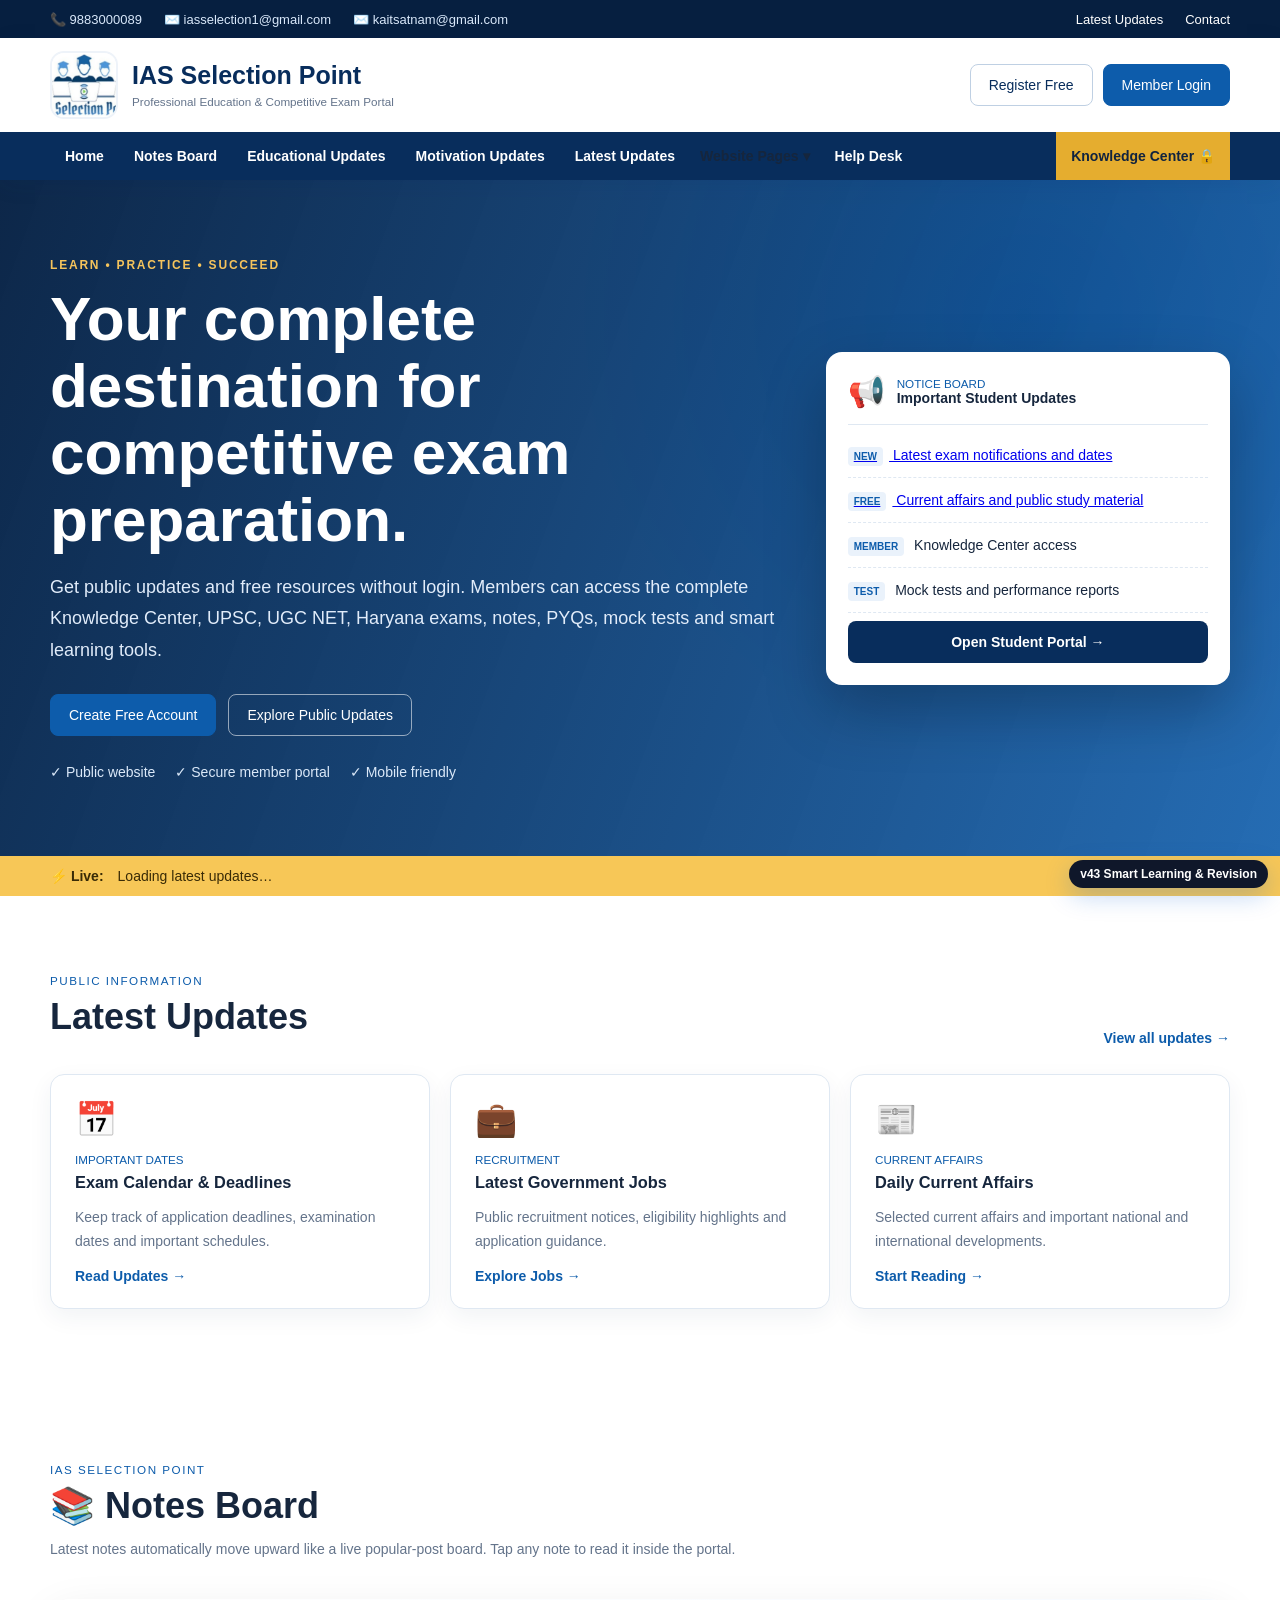
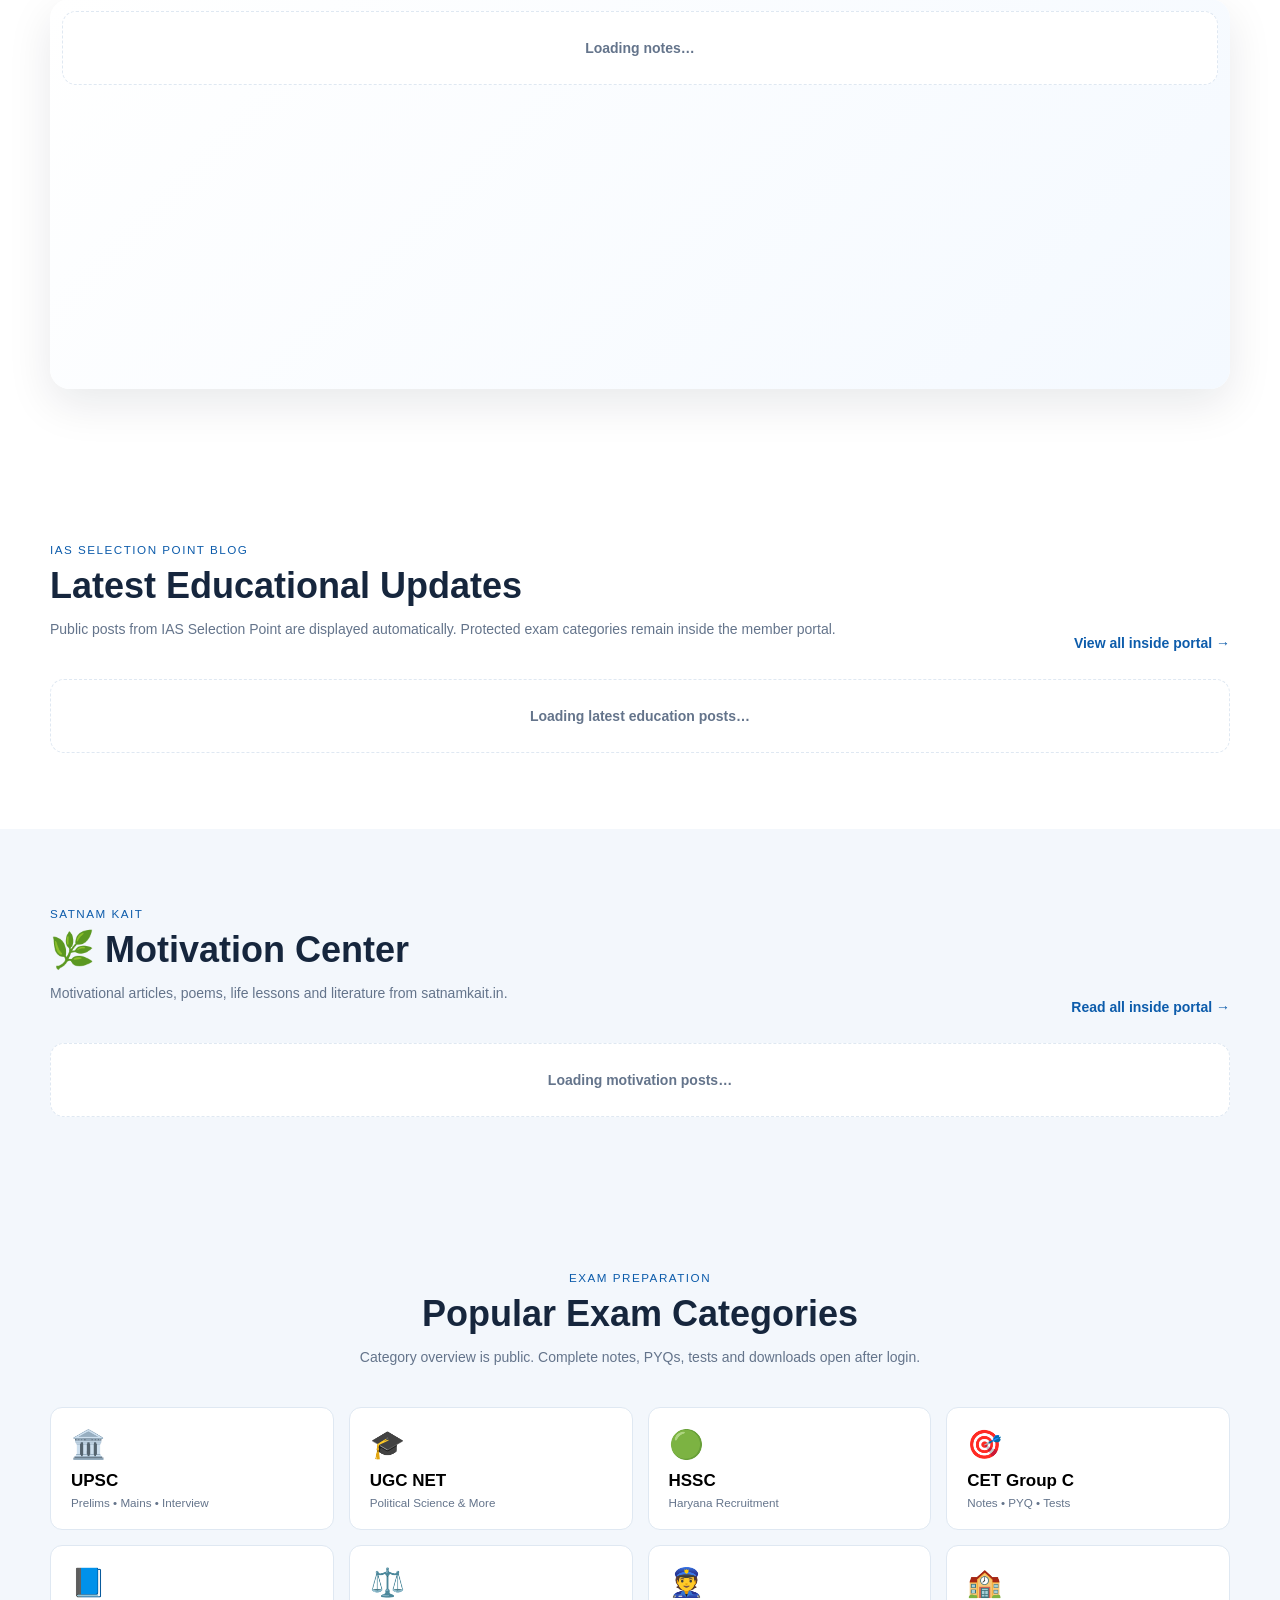
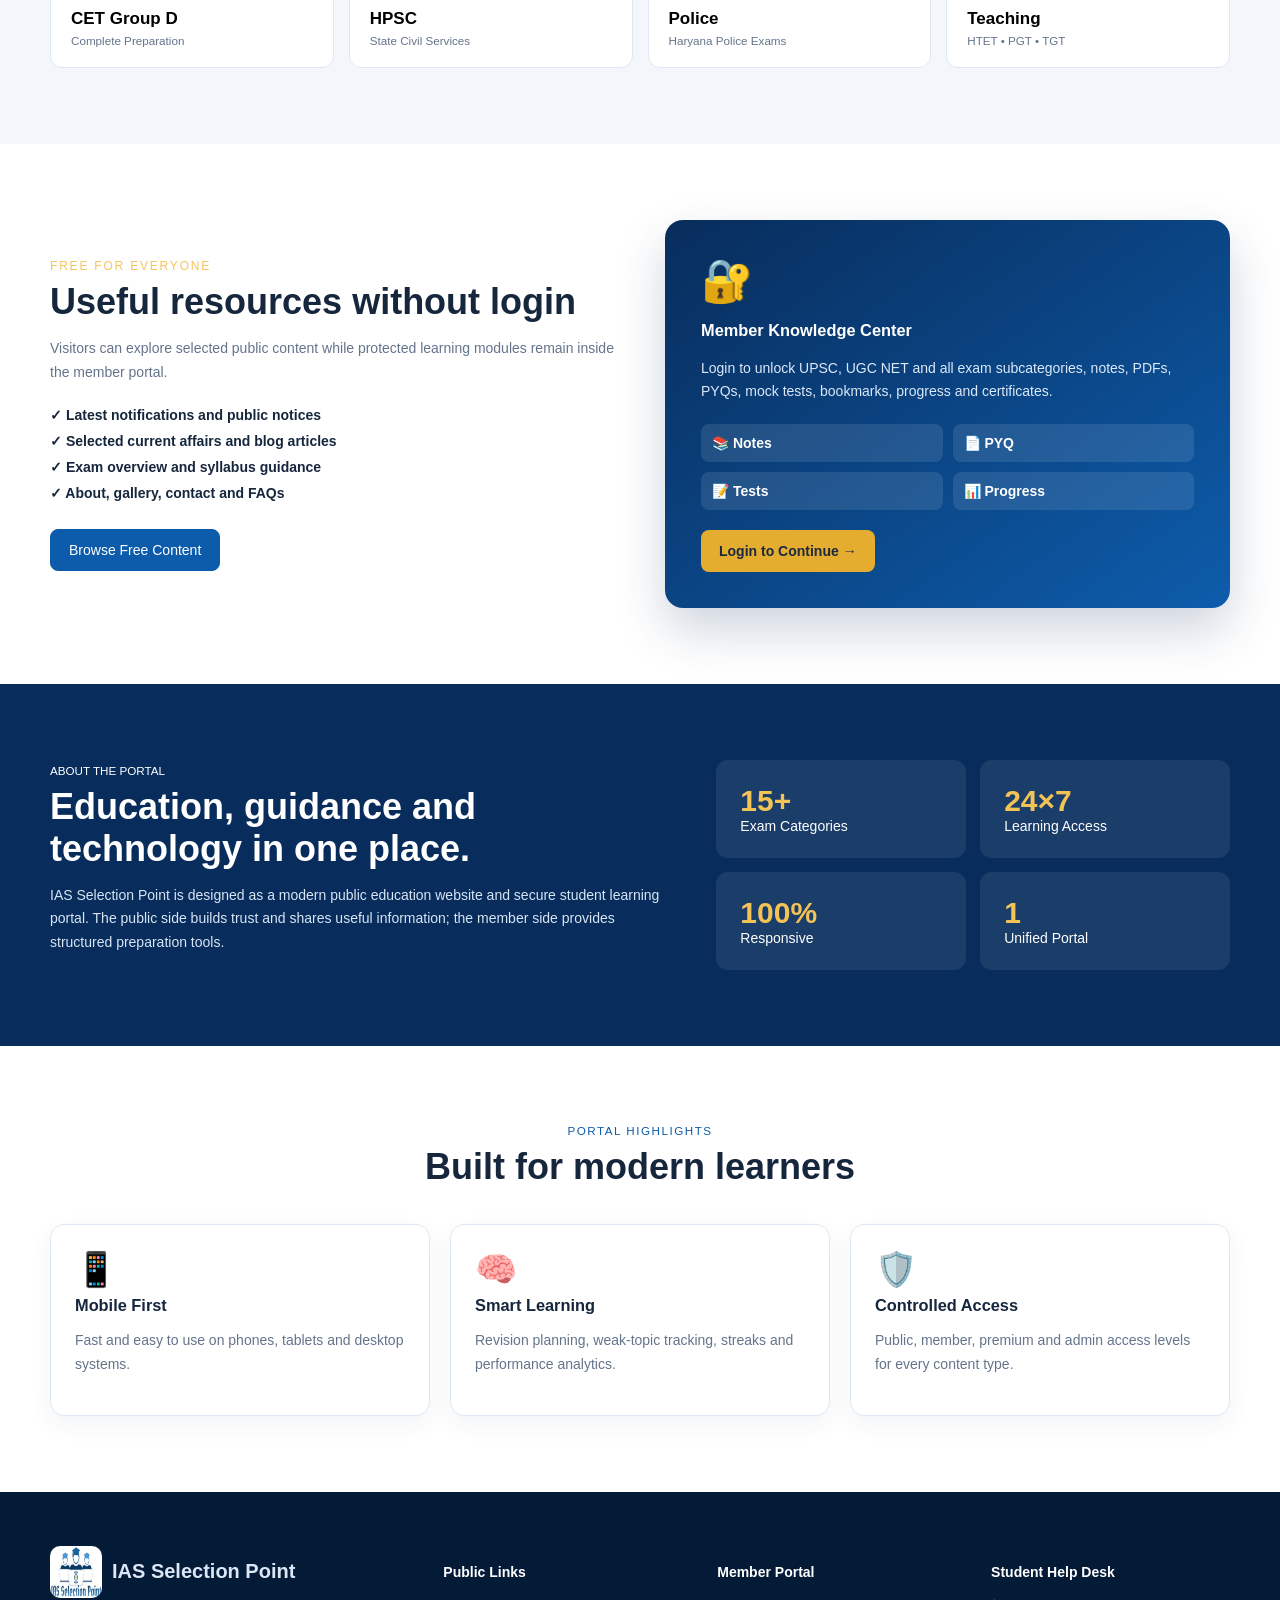
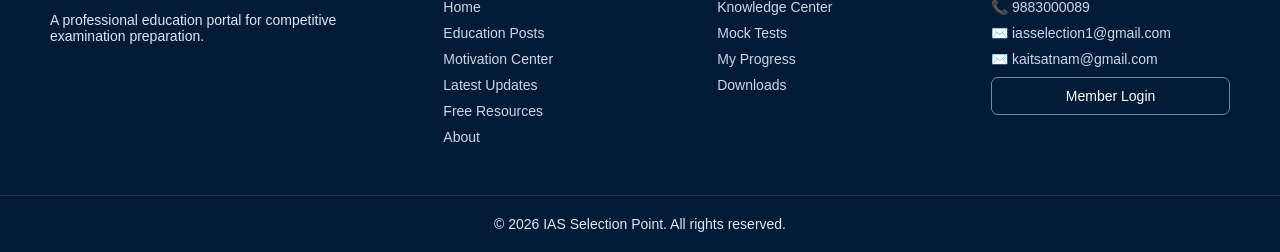
==== commit 0c1a03c3: "Add files via upload" ====
--- a/index.html
+++ b/index.html
@@ -1,23 +1,23 @@
 <!DOCTYPE html>
 <html lang="en">
 <head>
-<meta name="app-version" content="51.0.0">
-<meta name="app-build" content="20260719-5100">
+<meta name="app-version" content="50.1.0">
+<meta name="app-build" content="20260719-5010">
 <meta charset="UTF-8">
 <meta name="viewport" content="width=device-width,initial-scale=1.0">
 <title>IAS Selection Point | Professional Education Portal</title>
 <meta name="description" content="IAS Selection Point: competitive exam updates, current affairs, public resources and a secure member knowledge center.">
-<link rel="stylesheet" href="style.css?v=20260719-5100">
+<link rel="stylesheet" href="style.css?v=20260719-5010">
 <link rel="manifest" href="manifest.webmanifest">
 <meta name="theme-color" content="#082d5c">
 <link rel="apple-touch-icon" href="logo.jpg">
 </head>
 <body class="v50-public-home">
-<div class="version-badge">v51 Digital Book Reader</div>
+<div class="version-badge">v52 Digital Library & Notes Board</div>
 <div id="loaderOverlay" class="loader-overlay"><div class="loader-box"><div class="spinner"></div><h3 id="loaderTitle">Please wait...</h3><p id="loaderText">Processing your request</p></div></div>
 
 <div class="v50-top-strip">
-  <div class="v50-container"><span>📞 Student Helpdesk</span><span>✉️ IAS Selection Point</span><span class="v50-strip-spacer"></span><a href="#updates">Latest Updates</a><a href="#contact">Contact</a></div>
+  <div class="v50-container"><span>📞 9883000089</span><span>✉️ iasselection1@gmail.com</span><span>✉️ kaitsatnam@gmail.com</span><span class="v50-strip-spacer"></span><a href="#updates">Latest Updates</a><a href="#contact">Contact</a></div>
 </div>
 <header class="v50-site-header">
   <div class="v50-container v50-brand-row">
@@ -26,7 +26,7 @@
     <button class="v50-menu-toggle" aria-label="Open menu" onclick="document.querySelector('.v50-nav').classList.toggle('open')">☰</button>
   </div>
   <nav class="v50-nav"><div class="v50-container">
-    <a href="#home">Home</a><a href="#about">About</a><a href="#education-posts">Education Posts</a><a href="#motivation">Motivation</a><a href="#updates">Latest Updates</a><a href="#exams">Exams</a><a href="#resources">Free Resources</a><a href="#gallery">Gallery</a><a href="#contact">Contact</a><button onclick="openAuth('login')">Knowledge Center 🔒</button>
+    <a href="#home">Home</a><a href="#notes-board">Notes Board</a><a href="#education-posts">Educational Updates</a><a href="#motivation">Motivation Updates</a><a href="#updates">Latest Updates</a><div class="v52-pages-menu"><button type="button">Website Pages ▾</button><div id="v52PagesDropdown" class="v52-pages-dropdown"><span>Loading pages…</span></div></div><a href="#contact">Help Desk</a><button onclick="openAuth('login')">Knowledge Center 🔒</button>
   </div></nav>
 </header>
 
@@ -37,18 +37,16 @@
     <div class="v50-hero-panel"><div class="v50-panel-title"><span>📢</span><div><small>NOTICE BOARD</small><b>Important Student Updates</b></div></div><div class="v50-notice-list"><a href="#updates"><span>NEW</span> Latest exam notifications and dates</a><a href="#resources"><span>FREE</span> Current affairs and public study material</a><a onclick="openAuth('login')"><span>MEMBER</span> Knowledge Center access</a><a onclick="openAuth('login')"><span>TEST</span> Mock tests and performance reports</a></div><button onclick="openAuth('login')">Open Student Portal →</button></div>
   </div>
 </section>
-<div class="v50-ticker v51-live-ticker" aria-label="Live updates"><div class="v50-container"><b>⚡ Live:</b><div class="v51-ticker-window"><div id="v51TickerTrack" class="v51-ticker-track"><span>Loading latest posts from both websites…</span></div></div><button class="v51-ticker-pause" id="v51TickerPause" type="button" aria-label="Pause ticker" title="Pause ticker">⏸</button></div></div>
+<div class="v50-ticker"><div class="v50-container"><b>⚡ Live:</b><div class="v52-ticker-window"><div id="v52TickerTrack" class="v52-ticker-track"><span>Loading latest updates…</span></div></div></div></div></div>
 
 <section class="v50-section" id="updates"><div class="v50-container"><div class="v50-section-head"><div><small>PUBLIC INFORMATION</small><h2>Latest Updates</h2></div><a href="#">View all updates →</a></div><div class="v50-card-grid v50-three"><article class="v50-info-card"><span class="v50-card-icon">📅</span><small>IMPORTANT DATES</small><h3>Exam Calendar & Deadlines</h3><p>Keep track of application deadlines, examination dates and important schedules.</p><a href="#">Read Updates →</a></article><article class="v50-info-card"><span class="v50-card-icon">💼</span><small>RECRUITMENT</small><h3>Latest Government Jobs</h3><p>Public recruitment notices, eligibility highlights and application guidance.</p><a href="#">Explore Jobs →</a></article><article class="v50-info-card"><span class="v50-card-icon">📰</span><small>CURRENT AFFAIRS</small><h3>Daily Current Affairs</h3><p>Selected current affairs and important national and international developments.</p><a href="#">Start Reading →</a></article></div></div></section>
 
 
-<section class="v50-section v501-feed-section" id="education-posts"><div class="v50-container"><div class="v50-section-head"><div><small>IAS SELECTION POINT BLOG</small><h2>Latest Education Posts</h2><p>Public posts from IAS Selection Point are displayed automatically. Protected exam categories remain inside the member portal.</p></div><button class="v51-section-action" onclick="focusPortalSearch('education')">Search education posts →</button></div><div id="iasFeedStatus" class="v501-feed-status">Loading latest education posts…</div><div id="iasPublicFeed" class="v501-post-grid"></div></div></section>
+<section class="v50-section v52-notes-section" id="notes-board"><div class="v50-container"><div class="v50-section-head"><div><small>IAS SELECTION POINT</small><h2>📚 Notes Board</h2><p>Latest notes automatically move upward like a live popular-post board. Tap any note to read it inside the portal.</p></div></div><div class="v52-notes-frame"><div id="notesFeedStatus" class="v501-feed-status">Loading notes…</div><div id="v52NotesBoard" class="v52-notes-track"></div></div></div></section>
 
-<section class="v50-section v50-soft v501-feed-section" id="motivation"><div class="v50-container"><div class="v50-section-head"><div><small>SATNAM KAIT</small><h2>🌿 Motivation Center</h2><p>Motivational articles, poems, life lessons and literature from satnamkait.in.</p></div><button class="v51-section-action" onclick="focusPortalSearch('motivation')">Search motivation posts →</button></div><div id="motivationFeedStatus" class="v501-feed-status">Loading motivation posts…</div><div id="motivationFeed" class="v501-post-grid"></div></div></section>
+<section class="v50-section v501-feed-section" id="education-posts"><div class="v50-container"><div class="v50-section-head"><div><small>IAS SELECTION POINT BLOG</small><h2>Latest Educational Updates</h2><p>Public posts from IAS Selection Point are displayed automatically. Protected exam categories remain inside the member portal.</p></div><a href="#education-posts">View all inside portal →</a></div><div id="iasFeedStatus" class="v501-feed-status">Loading latest education posts…</div><div id="iasPublicFeed" class="v501-post-grid"></div></div></section>
 
-<section class="v50-section v51-discovery" id="portal-search"><div class="v50-container"><div class="v50-section-head"><div><small>UNIFIED CONTENT SEARCH</small><h2>Search the complete public library</h2><p>Search education posts, motivation articles and public pages from both websites without leaving this portal.</p></div></div><div class="v51-search-shell"><span>🔎</span><input id="v51GlobalSearch" type="search" placeholder="Search posts, poems, notes, pages…" autocomplete="off"><select id="v51SearchSource" aria-label="Filter source"><option value="all">Both websites</option><option value="education">IAS Selection Point</option><option value="motivation">Satnam Kait</option><option value="pages">Public pages</option></select><button type="button" onclick="runPortalSearch()">Search</button></div><div id="v51SearchMeta" class="v51-search-meta">Posts will become searchable as soon as both feeds load.</div><div id="v51SearchResults" class="v501-post-grid"></div></div></section>
-
-<section class="v50-section v50-soft v501-feed-section" id="public-pages"><div class="v50-container"><div class="v50-section-head"><div><small>PUBLIC INFORMATION PAGES</small><h2>Pages from both websites</h2><p>About, contact, policy and other public pages open inside the same book reader.</p></div></div><div id="pagesFeedStatus" class="v501-feed-status">Loading public pages…</div><div id="publicPagesFeed" class="v501-post-grid"></div></div></section>
+<section class="v50-section v50-soft v501-feed-section" id="motivation"><div class="v50-container"><div class="v50-section-head"><div><small>SATNAM KAIT</small><h2>🌿 Motivation Center</h2><p>Motivational articles, poems, life lessons and literature from satnamkait.in.</p></div><a href="#motivation">Read all inside portal →</a></div><div id="motivationFeedStatus" class="v501-feed-status">Loading motivation posts…</div><div id="motivationFeed" class="v501-post-grid"></div></div></section>
 
 <section class="v50-section v50-soft" id="exams"><div class="v50-container"><div class="v50-section-head center"><div><small>EXAM PREPARATION</small><h2>Popular Exam Categories</h2><p>Category overview is public. Complete notes, PYQs, tests and downloads open after login.</p></div></div><div class="v50-exam-grid">
   <button onclick="openAuth('login')"><span>🏛️</span><b>UPSC</b><small>Prelims • Mains • Interview</small></button><button onclick="openAuth('login')"><span>🎓</span><b>UGC NET</b><small>Political Science & More</small></button><button onclick="openAuth('login')"><span>🟢</span><b>HSSC</b><small>Haryana Recruitment</small></button><button onclick="openAuth('login')"><span>🎯</span><b>CET Group C</b><small>Notes • PYQ • Tests</small></button><button onclick="openAuth('login')"><span>📘</span><b>CET Group D</b><small>Complete Preparation</small></button><button onclick="openAuth('login')"><span>⚖️</span><b>HPSC</b><small>State Civil Services</small></button><button onclick="openAuth('login')"><span>👮</span><b>Police</b><small>Haryana Police Exams</small></button><button onclick="openAuth('login')"><span>🏫</span><b>Teaching</b><small>HTET • PGT • TGT</small></button>
@@ -61,44 +59,15 @@
 <section class="v50-section" id="gallery"><div class="v50-container"><div class="v50-section-head center"><div><small>PORTAL HIGHLIGHTS</small><h2>Built for modern learners</h2></div></div><div class="v50-card-grid v50-three"><article class="v50-feature-card"><span>📱</span><h3>Mobile First</h3><p>Fast and easy to use on phones, tablets and desktop systems.</p></article><article class="v50-feature-card"><span>🧠</span><h3>Smart Learning</h3><p>Revision planning, weak-topic tracking, streaks and performance analytics.</p></article><article class="v50-feature-card"><span>🛡️</span><h3>Controlled Access</h3><p>Public, member, premium and admin access levels for every content type.</p></article></div></div></section>
 </main>
 
-<footer class="v50-footer" id="contact"><div class="v50-container v50-footer-grid"><div><div class="v50-footer-brand"><img src="logo.jpg" alt=""><b>IAS Selection Point</b></div><p>A professional education portal for competitive examination preparation.</p></div><div><h4>Public Links</h4><a href="#home">Home</a><a href="#education-posts">Education Posts</a><a href="#motivation">Motivation Center</a><a href="#updates">Latest Updates</a><a href="#resources">Free Resources</a><a href="#about">About</a></div><div><h4>Member Portal</h4><a onclick="openAuth('login')">Knowledge Center</a><a onclick="openAuth('login')">Mock Tests</a><a onclick="openAuth('login')">My Progress</a><a onclick="openAuth('login')">Downloads</a></div><div><h4>Student Access</h4><button onclick="openAuth('signup')">Register Free</button><button onclick="openAuth('login')">Member Login</button></div></div><div class="v50-copyright">© 2026 IAS Selection Point. All rights reserved.</div></footer>
+<footer class="v50-footer" id="contact"><div class="v50-container v50-footer-grid"><div><div class="v50-footer-brand"><img src="logo.jpg" alt=""><b>IAS Selection Point</b></div><p>A professional education portal for competitive examination preparation.</p></div><div><h4>Public Links</h4><a href="#home">Home</a><a href="#education-posts">Education Posts</a><a href="#motivation">Motivation Center</a><a href="#updates">Latest Updates</a><a href="#resources">Free Resources</a><a href="#about">About</a></div><div><h4>Member Portal</h4><a onclick="openAuth('login')">Knowledge Center</a><a onclick="openAuth('login')">Mock Tests</a><a onclick="openAuth('login')">My Progress</a><a onclick="openAuth('login')">Downloads</a></div><div><h4>Student Help Desk</h4><a href="tel:9883000089">📞 9883000089</a><a href="mailto:iasselection1@gmail.com">✉️ iasselection1@gmail.com</a><a href="mailto:kaitsatnam@gmail.com">✉️ kaitsatnam@gmail.com</a><button onclick="openAuth('login')">Member Login</button></div></div><div class="v50-copyright">© 2026 IAS Selection Point. All rights reserved.</div></footer>
 
-<div class="v51-reader-modal" id="v51ReaderModal" aria-hidden="true">
-  <div class="v51-reader-backdrop" onclick="closeBookReader()"></div>
-  <article class="v51-reader-shell" role="dialog" aria-modal="true" aria-labelledby="v51ReaderTitle">
-    <header class="v51-reader-toolbar">
-      <button type="button" onclick="closeBookReader()" aria-label="Close reader">← Back</button>
-      <div class="v51-reader-tools">
-        <button type="button" onclick="changeReaderFont(-1)" title="Decrease font">A−</button>
-        <button type="button" onclick="changeReaderFont(1)" title="Increase font">A+</button>
-        <button type="button" onclick="toggleReaderTheme()" title="Change reading theme">🎨 Theme</button>
-        <button type="button" onclick="toggleReaderFocus()" title="Focus mode">⛶ Focus</button>
-        <button type="button" onclick="speakCurrentArticle()" title="Listen article">🔊 Listen</button>
-        <button type="button" onclick="window.print()" title="Print article">🖨 Print</button>
-      </div>
-    </header>
-    <div class="v51-reading-progress"><span id="v51ReadingProgress"></span></div>
-    <main class="v51-book-stage" id="v51BookStage">
-      <section class="v51-book-page">
-        <div class="v51-book-ornament">❦</div>
-        <div class="v51-reader-source" id="v51ReaderSource"></div>
-        <h1 id="v51ReaderTitle">Article</h1>
-        <div class="v51-reader-meta" id="v51ReaderMeta"></div>
-        <div class="v51-reader-cover" id="v51ReaderCover"></div>
-        <div class="v51-reader-content" id="v51ReaderContent"></div>
-        <footer class="v51-book-footer"><span>IAS Selection Point Digital Library</span><span id="v51ReaderPageNo">Page 1</span></footer>
-      </section>
-    </main>
-    <nav class="v51-reader-nav"><button type="button" onclick="openAdjacentArticle(-1)">← Previous</button><button type="button" onclick="bookmarkCurrentArticle()">🔖 Save for later</button><button type="button" onclick="openAdjacentArticle(1)">Next →</button></nav>
-  </article>
-</div>
-
+<div id="v52Reader" class="v52-reader" aria-hidden="true"><div class="v52-reader-shell"><header class="v52-reader-header"><button type="button" onclick="closeV52Reader()">← Back</button><div><small id="v52ReaderSource">Digital Library</small><h2 id="v52ReaderTitle">Article</h2></div><div class="v52-reader-tools"><button onclick="v52Font(-1)">A−</button><button onclick="v52Font(1)">A+</button><button onclick="v52ToggleTheme()">🌙</button><button onclick="window.print()">🖨️</button></div></header><div class="v52-reader-progress"><span id="v52ReaderProgress"></span></div><main id="v52ReaderScroll" class="v52-reader-scroll"><article id="v52ReaderPaper" class="v52-reader-paper"><div class="v52-book-label">IAS Selection Point Digital Library</div><h1 id="v52BookTitle"></h1><div id="v52ReaderMeta" class="v52-reader-meta"></div><div id="v52ReaderContent" class="v52-reader-content"></div><footer class="v52-book-footer">📖 Read • Learn • Grow</footer></article></main></div></div>
 <div class="v50-auth-modal" id="authModal" aria-hidden="true"><div class="v50-auth-backdrop" onclick="closeAuth()"></div><section class="auth-card v50-auth-card"><button class="v50-modal-close" onclick="closeAuth()">×</button><div class="brand"><img src="logo.jpg" alt="IAS Selection Point Logo" class="logo"><h1>IAS Selection Point</h1><p>Secure Member Portal</p></div><div class="tabs"><button class="tab active" data-auth-tab="login" onclick="openAuth('login')">Login</button><button class="tab" data-auth-tab="signup" onclick="openAuth('signup')">Signup</button></div>
 <form id="loginForm" class="form active" onsubmit="loginUser(event)"><h2>Member Login</h2><input id="loginEmail" type="email" placeholder="Email address" required><input id="loginPassword" type="password" placeholder="Password" required><button type="submit">Login</button><a href="#" onclick="openAuth('forgot');return false">Forgot password?</a></form>
 <form id="signupForm" class="form" onsubmit="signupUser(event)"><h2>Create Account</h2><input id="signupName" type="text" placeholder="Full name" required><input id="signupEmail" type="email" placeholder="Email address" required><input id="signupMobile" type="tel" placeholder="Mobile number" required><div class="v34-registration-grid"><select id="signupQualification" required><option value="">Select qualification</option><option>10th</option><option>12th</option><option>Diploma</option><option>Graduate</option><option>Post Graduate</option><option>B.Ed.</option><option>M.Ed.</option><option>Ph.D.</option><option>Other</option></select><select id="signupTargetExam" required><option value="">Preparing for</option><option>UPSC</option><option>HPSC</option><option>HSSC</option><option>Haryana CET (Group C)</option><option>Haryana CET (Group D)</option><option>Haryana Police</option><option>UGC NET (Political Science)</option><option>SSC</option><option>Banking</option><option>Railway</option><option>Other</option></select><select id="signupState" required><option value="">Select state / union territory</option></select><select id="signupDistrict" required disabled><option value="">Select district</option></select><input id="signupSubject" placeholder="Preferred / optional subject"></div><input id="signupPassword" type="password" placeholder="Password" required><input id="signupConfirmPassword" type="password" placeholder="Repeat password" required><div id="signupPasswordMatch" class="v318-password-match"></div><button type="submit">Signup</button></form>
 <form id="forgotForm" class="form" onsubmit="sendResetOtp(event)"><h2>Forgot Password</h2><input id="forgotEmail" type="email" placeholder="Registered email" required><button type="submit">Send OTP</button><a href="#" onclick="openAuth('login');return false">Back to login</a></form>
 <form id="resetForm" class="form" onsubmit="resetPassword(event)"><h2>Reset Password</h2><input id="resetEmail" type="email" placeholder="Registered email" required><input id="resetOtp" type="text" placeholder="6 digit OTP" required><input id="resetPassword" type="password" placeholder="New password" required><button type="submit">Reset Password</button></form><p id="msg" class="msg"></p></section></div>
-<script src="config.js?v=20260719-5100"></script><script src="app.js?v=20260719-5100"></script>
+<script src="config.js?v=20260719-5200"></script><script src="app.js?v=20260719-5200"></script>
 <script>
 function openAuth(type){const m=document.getElementById('authModal');m.classList.add('open');m.setAttribute('aria-hidden','false');document.body.classList.add('modal-open');showForm(type);document.querySelectorAll('[data-auth-tab]').forEach(x=>x.classList.toggle('active',x.dataset.authTab===type));}
 function closeAuth(){document.getElementById('authModal').classList.remove('open');document.body.classList.remove('modal-open');}
@@ -107,59 +76,43 @@
 
 <script>
 (function(){
-  const SOURCES={
-    education:{name:'IAS Selection Point',icon:'📘',host:'https://iasselectionpoint.blogspot.com',accent:'Education'},
-    motivation:{name:'Satnam Kait',icon:'🌿',host:'https://satnamkait.in',accent:'Motivation'}
-  };
-  const LIBRARY=[];
-  let currentIndex=-1, readerFont=18, readerTheme=0, speech=null;
-  const themes=['classic','sunrise','mint','night'];
-
-  function textOnly(html){const box=document.createElement('div');box.innerHTML=html||'';return(box.textContent||box.innerText||'').replace(/\s+/g,' ').trim()}
-  function safeHtml(html){const doc=new DOMParser().parseFromString(html||'','text/html');doc.querySelectorAll('script,iframe,object,embed,form,link,meta').forEach(n=>n.remove());doc.querySelectorAll('*').forEach(el=>[...el.attributes].forEach(a=>{if(/^on/i.test(a.name)||/^javascript:/i.test(a.value))el.removeAttribute(a.name)}));doc.querySelectorAll('a').forEach(a=>{a.target='_blank';a.rel='noopener noreferrer'});return doc.body.innerHTML}
-  function imageFrom(entry){if(entry.media$thumbnail&&entry.media$thumbnail.url)return entry.media$thumbnail.url.replace(/\/s72-c\//,'/s1200/').replace(/=s72-c$/,'=s1200');const html=(entry.content&&entry.content.$t)||(entry.summary&&entry.summary.$t)||'';const m=html.match(/<img[^>]+src=["']([^"']+)["']/i);return m?m[1]:'logo.jpg'}
-  function postLink(entry){const alt=(entry.link||[]).find(x=>x.rel==='alternate');return alt?alt.href:'#'}
-  function dateText(entry){const raw=(entry.published&&entry.published.$t)||(entry.updated&&entry.updated.$t);try{return raw?new Intl.DateTimeFormat('en-IN',{day:'2-digit',month:'long',year:'numeric'}).format(new Date(raw)):''}catch(e){return''}}
-  function normalize(entry,source,type='post'){const title=textOnly(entry.title&&entry.title.$t)||'Untitled';const content=(entry.content&&entry.content.$t)||(entry.summary&&entry.summary.$t)||'';return{key:source+'-'+type+'-'+(entry.id&&entry.id.$t||title),source,type,title,content:safeHtml(content),plain:textOnly(content),image:imageFrom(entry),date:dateText(entry),url:postLink(entry),labels:(entry.category||[]).map(x=>x.term).filter(Boolean)}}
-  function card(item,index){const excerpt=item.plain.length>155?item.plain.slice(0,155)+'…':item.plain;return `<article class="v501-post-card v51-source-${item.source}"><button class="v501-post-image" type="button" onclick="openBookReader(${index})"><img src="${item.image}" alt="" loading="lazy" onerror="this.src='logo.jpg'"></button><div class="v501-post-body"><small>${SOURCES[item.source].icon} ${item.type==='page'?'Public Page':item.date}</small><h3><button type="button" onclick="openBookReader(${index})">${escapeHtml(item.title)}</button></h3><p>${escapeHtml(excerpt)}</p><button class="v501-read-more" type="button" onclick="openBookReader(${index})">Read in book view →</button></div></article>`}
-  function escapeHtml(v){return String(v||'').replace(/[&<>"]/g,c=>({'&':'&amp;','<':'&lt;','>':'&gt;','"':'&quot;'}[c]))}
-  function upsert(items){items.forEach(item=>{if(!LIBRARY.some(x=>x.key===item.key))LIBRARY.push(item)})}
-  function renderCollection(items,targetId,statusId,empty){const target=document.getElementById(targetId),status=document.getElementById(statusId);if(!target)return;if(!items.length){if(status)status.textContent=empty;return}target.innerHTML=items.map(item=>card(item,LIBRARY.indexOf(item))).join('');if(status)status.hidden=true}
-  function processFeed(data,source,type,target,status){const entries=(data&&data.feed&&data.feed.entry)||[];const items=entries.map(x=>normalize(x,source,type));upsert(items);const canonical=items.map(x=>LIBRARY.find(y=>y.key===x.key));renderCollection(canonical,target,status,'No content is available right now.');refreshTicker();updateSearchMeta()}
-
-  window.v51EducationPosts=data=>processFeed(data,'education','post','iasPublicFeed','iasFeedStatus');
-  window.v51MotivationPosts=data=>processFeed(data,'motivation','post','motivationFeed','motivationFeedStatus');
-  window.v51EducationPages=data=>processFeed(data,'education','page','publicPagesFeed','pagesFeedStatus');
-  window.v51MotivationPages=data=>processFeed(data,'motivation','page','publicPagesFeed','pagesFeedStatus');
-
-  function loadJSONP(host,path,callback){const script=document.createElement('script');script.src=`${host}${path}?alt=json-in-script&max-results=30&callback=${callback}`;script.async=true;script.onerror=()=>{console.warn('Feed unavailable:',script.src);script.remove()};document.body.appendChild(script)}
-  function initFeeds(){loadJSONP(SOURCES.education.host,'/feeds/posts/default','v51EducationPosts');loadJSONP(SOURCES.motivation.host,'/feeds/posts/default','v51MotivationPosts');loadJSONP(SOURCES.education.host,'/feeds/pages/default','v51EducationPages');loadJSONP(SOURCES.motivation.host,'/feeds/pages/default','v51MotivationPages')}
-
-  function refreshTicker(){const track=document.getElementById('v51TickerTrack');if(!track)return;const latest=LIBRARY.filter(x=>x.type==='post').slice(0,16);if(!latest.length)return;const html=latest.map(x=>`<button type="button" onclick="openBookReader(${LIBRARY.indexOf(x)})"><b>${SOURCES[x.source].icon}</b> ${escapeHtml(x.title)}</button>`).join('<span class="v51-ticker-dot">◆</span>');track.innerHTML=html+html}
-  const pause=document.getElementById('v51TickerPause');if(pause)pause.addEventListener('click',()=>{const track=document.getElementById('v51TickerTrack');const paused=track.classList.toggle('paused');pause.textContent=paused?'▶':'⏸';pause.title=paused?'Play ticker':'Pause ticker'});
-
-  window.openBookReader=function(index){const item=LIBRARY[index];if(!item)return;currentIndex=index;document.getElementById('v51ReaderSource').textContent=`${SOURCES[item.source].icon} ${SOURCES[item.source].name} • ${item.type==='page'?'Public Page':'Article'}`;document.getElementById('v51ReaderTitle').textContent=item.title;document.getElementById('v51ReaderMeta').textContent=[item.date,item.labels.slice(0,3).join(' • '),Math.max(1,Math.ceil(item.plain.split(/\s+/).length/220))+' min read'].filter(Boolean).join('  ·  ');document.getElementById('v51ReaderCover').innerHTML=item.image&&item.image!=='logo.jpg'?`<img src="${item.image}" alt="" onerror="this.parentNode.hidden=true">`:'';const body=document.getElementById('v51ReaderContent');body.innerHTML=item.content||`<p>${escapeHtml(item.plain)}</p>`;body.style.fontSize=readerFont+'px';const modal=document.getElementById('v51ReaderModal');modal.classList.add('open');modal.setAttribute('aria-hidden','false');document.body.classList.add('v51-reader-open');document.getElementById('v51BookStage').scrollTop=0;saveHistory(item);applyReaderTheme();updateProgress()}
-  window.closeBookReader=function(){document.getElementById('v51ReaderModal').classList.remove('open');document.body.classList.remove('v51-reader-open');if(speechSynthesis)speechSynthesis.cancel()}
-  window.changeReaderFont=function(delta){readerFont=Math.max(14,Math.min(26,readerFont+delta));document.getElementById('v51ReaderContent').style.fontSize=readerFont+'px';localStorage.setItem('v51ReaderFont',readerFont)}
-  window.toggleReaderTheme=function(){readerTheme=(readerTheme+1)%themes.length;localStorage.setItem('v51ReaderTheme',readerTheme);applyReaderTheme()}
-  function applyReaderTheme(){const shell=document.querySelector('.v51-reader-shell');if(!shell)return;shell.dataset.theme=themes[readerTheme]}
-  window.toggleReaderFocus=function(){document.querySelector('.v51-reader-shell').classList.toggle('focus')}
-  window.openAdjacentArticle=function(step){if(!LIBRARY.length)return;let i=currentIndex;do{i=(i+step+LIBRARY.length)%LIBRARY.length}while(LIBRARY[i].type!=='post'&&i!==currentIndex);openBookReader(i)}
-  window.bookmarkCurrentArticle=function(){const item=LIBRARY[currentIndex];if(!item)return;const saved=JSON.parse(localStorage.getItem('v51Bookmarks')||'[]');if(!saved.some(x=>x.key===item.key))saved.unshift({key:item.key,title:item.title,source:item.source,url:item.url,date:Date.now()});localStorage.setItem('v51Bookmarks',JSON.stringify(saved.slice(0,100)));alert('Article saved for later. 🔖')}
-  window.speakCurrentArticle=function(){const item=LIBRARY[currentIndex];if(!item||!('speechSynthesis'in window))return;speechSynthesis.cancel();speech=new SpeechSynthesisUtterance(item.title+'. '+item.plain);speech.lang=/[\u0900-\u097F]/.test(item.plain)?'hi-IN':'en-IN';speech.rate=.92;speechSynthesis.speak(speech)}
-  function saveHistory(item){const h=JSON.parse(localStorage.getItem('v51ReadingHistory')||'[]').filter(x=>x.key!==item.key);h.unshift({key:item.key,title:item.title,source:item.source,readAt:Date.now()});localStorage.setItem('v51ReadingHistory',JSON.stringify(h.slice(0,50)))}
-  function updateProgress(){const stage=document.getElementById('v51BookStage'),bar=document.getElementById('v51ReadingProgress');if(!stage||!bar)return;const max=stage.scrollHeight-stage.clientHeight;bar.style.width=(max?stage.scrollTop/max*100:100)+'%';document.getElementById('v51ReaderPageNo').textContent='Page '+Math.max(1,Math.ceil(stage.scrollTop/900+1))}
-  document.getElementById('v51BookStage').addEventListener('scroll',updateProgress,{passive:true});
-
-  window.runPortalSearch=function(){const q=(document.getElementById('v51GlobalSearch').value||'').trim().toLowerCase();const source=document.getElementById('v51SearchSource').value;const results=LIBRARY.filter(x=>(source==='all'||(source==='pages'?x.type==='page':x.source===source))&&(!q||(x.title+' '+x.plain+' '+x.labels.join(' ')).toLowerCase().includes(q)));renderCollection(results,'v51SearchResults','',q?`No result found for “${q}”.`:'Start typing to search.');document.getElementById('v51SearchMeta').textContent=`${results.length} result${results.length===1?'':'s'} found in the portal library.`}
-  window.focusPortalSearch=function(source){document.getElementById('v51SearchSource').value=source;document.getElementById('portal-search').scrollIntoView({behavior:'smooth'});setTimeout(()=>document.getElementById('v51GlobalSearch').focus(),500)}
-  function updateSearchMeta(){const el=document.getElementById('v51SearchMeta');if(el)el.textContent=`${LIBRARY.length} public posts and pages are ready to search.`}
-  document.getElementById('v51GlobalSearch').addEventListener('input',()=>{clearTimeout(window.__v51st);window.__v51st=setTimeout(runPortalSearch,250)});
-  document.getElementById('v51SearchSource').addEventListener('change',runPortalSearch);
-  document.addEventListener('keydown',e=>{if(e.key==='Escape'&&document.getElementById('v51ReaderModal').classList.contains('open'))closeBookReader()});
-  readerFont=Number(localStorage.getItem('v51ReaderFont')||18);readerTheme=Number(localStorage.getItem('v51ReaderTheme')||0)%themes.length;
-  if(document.readyState==='loading')document.addEventListener('DOMContentLoaded',initFeeds);else initFeeds();
+  const STORE={ias:[],motivation:[],notes:[],pages:[]};
+  const FEEDS=[
+    {callback:'v52IASFeed',host:'https://iasselectionpoint.blogspot.com',kind:'ias',limit:30},
+    {callback:'v52MotivationFeed',host:'https://satnamkait.in',kind:'motivation',limit:30},
+    {callback:'v52NotesFeed',host:'https://iasselectionpoint.blogspot.com/feeds/posts/default/-/Notes',kind:'notes',limit:20,raw:true},
+    {callback:'v52IASPages',host:'https://iasselectionpoint.blogspot.com/feeds/pages/default',kind:'pages',limit:30,raw:true},
+    {callback:'v52MotivationPages',host:'https://satnamkait.in/feeds/pages/default',kind:'pages2',limit:30,raw:true}
+  ];
+  const clean=h=>{const d=document.createElement('div');d.innerHTML=h||'';return (d.textContent||'').replace(/\s+/g,' ').trim()};
+  const html=e=>(e.content&&e.content.$t)||(e.summary&&e.summary.$t)||'';
+  const title=e=>clean(e.title&&e.title.$t)||'Untitled';
+  const link=e=>((e.link||[]).find(x=>x.rel==='alternate')||{}).href||'#';
+  const img=e=>{const h=html(e),m=h.match(/<img[^>]+src=["']([^"']+)/i);return (e.media$thumbnail&&e.media$thumbnail.url||m&&m[1]||'logo.jpg').replace('/s72-c/','/s640/').replace('=s72-c','=s640')};
+  const pack=p=>encodeURIComponent(JSON.stringify(p)).replace(/'/g,'%27');
+  const date=e=>{try{return new Intl.DateTimeFormat('en-IN',{day:'2-digit',month:'short',year:'numeric'}).format(new Date((e.published&&e.published.$t)||(e.updated&&e.updated.$t)))}catch(_){return''}};
+  function normalize(e,source){return{title:title(e),content:html(e),excerpt:clean(html(e)).slice(0,170),image:img(e),date:date(e),url:link(e),source};}
+  function card(p){const data=pack(p);return `<article class="v501-post-card"><button class="v501-post-image" onclick="openV52ReaderData('${data}')"><img src="${p.image}" alt="" loading="lazy" onerror="this.src='logo.jpg'"></button><div class="v501-post-body"><small>${p.date}</small><h3><button onclick="openV52ReaderData('${data}')">${p.title}</button></h3><p>${p.excerpt}…</p><button class="v501-read-more" onclick="openV52ReaderData('${data}')">Read in Book View →</button></div></article>`}
+  function renderGrid(kind,target,status){const list=STORE[kind],el=document.getElementById(target);if(!el)return;el.innerHTML=list.map(card).join('');const st=document.getElementById(status);if(st)st.hidden=!!list.length;buildTicker();}
+  function renderNotes(){let list=STORE.notes.length?STORE.notes:STORE.ias.slice(0,12);const el=document.getElementById('v52NotesBoard');if(!el)return;const rows=list.map(p=>`<button onclick="openV52ReaderData('${pack(p)}')"><span>NEW</span><div><b>${p.title}</b><small>${p.date}</small></div><em>Read →</em></button>`).join('');el.innerHTML=rows+rows;document.getElementById('notesFeedStatus').hidden=!!list.length;}
+  function buildTicker(){const list=[...STORE.ias.slice(0,8),...STORE.motivation.slice(0,6)];const t=document.getElementById('v52TickerTrack');if(!t||!list.length)return;const items=list.map(p=>`<button onclick="openV52ReaderData('${pack(p)}')">${p.source==='Motivation'?'🌿':'🎓'} ${p.title}</button>`).join('<span>•</span>');t.innerHTML=items+items;}
+  function renderPages(){const box=document.getElementById('v52PagesDropdown');if(!box)return;const all=[...STORE.pages,...STORE.pages2];box.innerHTML=all.length?all.map(p=>`<button onclick="openV52ReaderData('${pack(p)}')">${p.source==='Motivation Page'?'🌿':'🎓'} ${p.title}</button>`).join(''):'<span>No pages found</span>';}
+  window.v52IASFeed=d=>{STORE.ias=((d.feed&&d.feed.entry)||[]).map(e=>normalize(e,'Education'));renderGrid('ias','iasPublicFeed','iasFeedStatus');renderNotes();};
+  window.v52MotivationFeed=d=>{STORE.motivation=((d.feed&&d.feed.entry)||[]).map(e=>normalize(e,'Motivation'));renderGrid('motivation','motivationFeed','motivationFeedStatus');};
+  window.v52NotesFeed=d=>{STORE.notes=((d.feed&&d.feed.entry)||[]).map(e=>normalize(e,'Notes Board'));renderNotes();};
+  window.v52IASPages=d=>{STORE.pages=((d.feed&&d.feed.entry)||[]).map(e=>normalize(e,'Education Page'));renderPages();};
+  window.v52MotivationPages=d=>{STORE.pages2=((d.feed&&d.feed.entry)||[]).map(e=>normalize(e,'Motivation Page'));renderPages();};
+  function load(f){const s=document.createElement('script');s.async=true;s.src=(f.raw?f.host:`${f.host}/feeds/posts/default`)+`?alt=json-in-script&max-results=${f.limit}&callback=${f.callback}`;document.body.appendChild(s)}
+  (document.readyState==='loading'?document.addEventListener('DOMContentLoaded',()=>FEEDS.forEach(load)):FEEDS.forEach(load));
 })();
+let v52ReaderFont=18;
+function openV52ReaderData(encoded){const p=JSON.parse(decodeURIComponent(encoded));const r=document.getElementById('v52Reader');document.getElementById('v52ReaderTitle').textContent=p.title;document.getElementById('v52BookTitle').textContent=p.title;document.getElementById('v52ReaderSource').textContent=p.source||'Digital Library';document.getElementById('v52ReaderMeta').textContent=[p.date,p.source].filter(Boolean).join(' • ');document.getElementById('v52ReaderContent').innerHTML=p.content||`<p>${p.excerpt||''}</p>`;r.classList.add('open');r.setAttribute('aria-hidden','false');document.body.classList.add('v52-reader-open');const sc=document.getElementById('v52ReaderScroll');sc.scrollTop=0;updateV52Progress();}
+function closeV52Reader(){document.getElementById('v52Reader').classList.remove('open');document.body.classList.remove('v52-reader-open');}
+function v52Font(n){v52ReaderFont=Math.max(14,Math.min(28,v52ReaderFont+n));document.getElementById('v52ReaderContent').style.fontSize=v52ReaderFont+'px';}
+function v52ToggleTheme(){document.getElementById('v52Reader').classList.toggle('night');}
+function updateV52Progress(){const sc=document.getElementById('v52ReaderScroll');if(!sc)return;const max=sc.scrollHeight-sc.clientHeight;document.getElementById('v52ReaderProgress').style.width=(max?sc.scrollTop/max*100:0)+'%';}
+document.getElementById('v52ReaderScroll').addEventListener('scroll',updateV52Progress,{passive:true});
+document.addEventListener('keydown',e=>{if(e.key==='Escape'&&document.getElementById('v52Reader').classList.contains('open'))closeV52Reader()});
 </script>
 
 </body></html>
--- a/style.css
+++ b/style.css
@@ -6241,11 +6241,12 @@
 @media(max-width:900px){.v501-post-grid{grid-template-columns:repeat(2,minmax(0,1fr))}}
 @media(max-width:600px){.v501-post-grid{grid-template-columns:1fr}.v501-feed-section .v50-section-head{align-items:flex-start;gap:12px;flex-direction:column}.v501-feed-section .v50-section-head>a{display:inline-block}}
 
-
-/* ===== v51 Digital Book Reader + Dual Source Portal ===== */
-.v51-section-action{border:0;background:transparent;color:var(--v50-blue);font-weight:850;cursor:pointer;font-size:15px}.v501-post-image{border:0;padding:0;width:100%;cursor:pointer}.v501-post-body h3 button,.v501-read-more{border:0;background:transparent;padding:0;text-align:left;cursor:pointer;font:inherit}.v501-post-body h3 button{color:var(--v50-ink);font-weight:800}.v501-read-more{color:var(--v50-blue);font-weight:850}.v51-source-motivation{border-top:4px solid #3b946b}.v51-source-education{border-top:4px solid #1766ae}
-.v51-live-ticker .v50-container{position:relative}.v51-ticker-window{overflow:hidden;flex:1}.v51-ticker-track{display:flex;align-items:center;gap:22px;width:max-content;animation:v51Ticker 48s linear infinite}.v51-ticker-track.paused,.v51-ticker-track:hover{animation-play-state:paused}.v51-ticker-track button{border:0;background:transparent;color:#392b06;font-weight:800;white-space:nowrap;cursor:pointer}.v51-ticker-dot{font-size:8px;opacity:.55}.v51-ticker-pause{border:0;background:rgba(255,255,255,.45);width:34px;height:30px;border-radius:7px;cursor:pointer}@keyframes v51Ticker{from{transform:translateX(0)}to{transform:translateX(-50%)}}
-.v51-discovery{background:linear-gradient(135deg,#eef6ff,#fff8e7)}.v51-search-shell{display:grid;grid-template-columns:auto 1fr 210px auto;gap:10px;align-items:center;background:#fff;padding:12px;border:1px solid #d7e3ef;border-radius:16px;box-shadow:0 15px 40px rgba(8,45,92,.08);margin-bottom:14px}.v51-search-shell>span{font-size:24px;padding-left:6px}.v51-search-shell input,.v51-search-shell select{border:1px solid #d9e3ed;border-radius:10px;padding:14px;font:inherit;background:#fff}.v51-search-shell button{border:0;border-radius:10px;padding:14px 22px;background:var(--v50-navy);color:#fff;font-weight:850;cursor:pointer}.v51-search-meta{color:var(--v50-muted);font-size:14px;margin:12px 0 22px}
-.v51-reader-modal{position:fixed;inset:0;z-index:10050;display:none;align-items:stretch;justify-content:center}.v51-reader-modal.open{display:flex}.v51-reader-backdrop{position:absolute;inset:0;background:rgba(2,14,30,.84);backdrop-filter:blur(8px)}body.v51-reader-open{overflow:hidden!important}.v51-reader-shell{--paper:#fff8df;--ink:#302718;position:relative;z-index:1;width:min(1180px,100%);height:100%;display:grid;grid-template-rows:auto 4px 1fr auto;background:#e7dfc8;color:var(--ink);box-shadow:0 0 70px rgba(0,0,0,.45)}.v51-reader-toolbar{display:flex;justify-content:space-between;gap:14px;align-items:center;background:#082d5c;color:#fff;padding:12px 18px}.v51-reader-toolbar button,.v51-reader-nav button{border:1px solid rgba(255,255,255,.3);background:rgba(255,255,255,.1);color:inherit;border-radius:9px;padding:9px 12px;font-weight:750;cursor:pointer}.v51-reader-tools{display:flex;gap:7px;flex-wrap:wrap}.v51-reading-progress{background:#cfd8e2}.v51-reading-progress span{display:block;height:4px;width:0;background:#f2b940;transition:width .15s}.v51-book-stage{overflow:auto;padding:34px 24px 70px;background:radial-gradient(circle at 20% 10%,rgba(255,255,255,.6),transparent 38%),linear-gradient(120deg,#d9d0b7,#f1ead8)}.v51-book-page{max-width:850px;margin:auto;min-height:100%;background:var(--paper);color:var(--ink);padding:clamp(28px,6vw,75px);border:1px solid rgba(91,70,33,.25);box-shadow:0 25px 60px rgba(54,43,24,.25),inset 0 0 45px rgba(112,83,26,.08);position:relative;border-radius:5px}.v51-book-page:before{content:"";position:absolute;inset:14px;border:1px solid rgba(142,99,25,.25);pointer-events:none}.v51-book-ornament{text-align:center;font-size:28px;color:#9b6d22}.v51-reader-source{text-align:center;text-transform:uppercase;letter-spacing:1.7px;font-size:12px;font-weight:900;color:#996c23;margin:8px 0 18px}.v51-book-page h1{font-family:Georgia,'Times New Roman',serif;text-align:center;font-size:clamp(32px,5vw,54px);line-height:1.15;margin:0 auto 14px;max-width:740px}.v51-reader-meta{text-align:center;color:#776c58;font-size:13px;margin-bottom:28px}.v51-reader-cover{margin:0 auto 35px;max-width:720px}.v51-reader-cover img{width:100%;max-height:440px;object-fit:cover;border-radius:4px;border:8px solid rgba(255,255,255,.7);box-shadow:0 10px 28px rgba(41,31,15,.22)}.v51-reader-content{font-family:Georgia,'Noto Serif Devanagari','Times New Roman',serif;line-height:1.95;letter-spacing:.01em}.v51-reader-content>p:first-of-type:first-letter{float:left;font-size:4.2em;line-height:.78;padding:10px 10px 0 0;color:#a26d19;font-weight:800}.v51-reader-content h2,.v51-reader-content h3{font-family:Georgia,'Times New Roman',serif;color:#6d4711;margin-top:2em;border-bottom:1px solid rgba(120,81,24,.22);padding-bottom:.35em}.v51-reader-content img{max-width:100%;height:auto;border-radius:6px;display:block;margin:28px auto;box-shadow:0 8px 26px rgba(54,39,16,.18)}.v51-reader-content blockquote{margin:30px 0;padding:22px 25px;background:linear-gradient(135deg,#fff0ba,#ffe3b2);border-left:6px solid #c7831c;border-radius:8px;font-style:italic}.v51-reader-content table{width:100%;border-collapse:collapse;display:block;overflow:auto}.v51-reader-content td,.v51-reader-content th{border:1px solid #cfc2a4;padding:10px}.v51-reader-content a{color:#125ca5}.v51-book-footer{display:flex;justify-content:space-between;border-top:1px solid rgba(125,89,32,.28);padding-top:18px;margin-top:48px;color:#806c49;font-size:12px}.v51-reader-nav{display:flex;justify-content:space-between;gap:10px;background:#082d5c;color:#fff;padding:12px 18px}.v51-reader-shell[data-theme="sunrise"]{--paper:#fff1dc;--ink:#3f251d}.v51-reader-shell[data-theme="mint"]{--paper:#eafff4;--ink:#183b32}.v51-reader-shell[data-theme="night"]{--paper:#15202b;--ink:#e6edf5}.v51-reader-shell[data-theme="night"] .v51-reader-meta,.v51-reader-shell[data-theme="night"] .v51-book-footer{color:#aebbc8}.v51-reader-shell[data-theme="night"] .v51-reader-content h2,.v51-reader-shell[data-theme="night"] .v51-reader-content h3{color:#f1c66b}.v51-reader-shell.focus .v51-reader-toolbar,.v51-reader-shell.focus .v51-reader-nav{display:none}.v51-reader-shell.focus{grid-template-rows:4px 1fr}.v51-reader-shell.focus .v51-book-stage{padding-top:18px}
-@media(max-width:720px){.v51-search-shell{grid-template-columns:auto 1fr}.v51-search-shell select,.v51-search-shell button{grid-column:1/-1}.v51-reader-toolbar{align-items:flex-start}.v51-reader-tools{justify-content:flex-end}.v51-reader-tools button:nth-child(4){display:none}.v51-book-stage{padding:12px 0 58px}.v51-book-page{border-radius:0;border:0;padding:38px 25px;box-shadow:none}.v51-book-page:before{inset:8px}.v51-reader-nav button{font-size:12px;padding:8px}.v51-reader-nav{gap:5px}.v51-live-ticker .v50-container{padding-left:10px;padding-right:10px}.v51-ticker-pause{display:none}}
-@media print{body>*:not(.v51-reader-modal){display:none!important}.v51-reader-modal,.v51-reader-modal.open{position:static;display:block}.v51-reader-backdrop,.v51-reader-toolbar,.v51-reader-nav,.v51-reading-progress{display:none!important}.v51-reader-shell{display:block;width:100%;height:auto;background:#fff;box-shadow:none}.v51-book-stage{overflow:visible;padding:0;background:#fff}.v51-book-page{max-width:none;box-shadow:none;border:0;padding:20mm;background:#fff;color:#000}}
+/* ===== v52 Digital Library / Notes Board ===== */
+html,body{overflow-x:hidden!important;overflow-y:auto!important;height:auto!important}
+.v52-pages-menu{position:relative}.v52-pages-menu>button{border:0;background:transparent;color:inherit;font:inherit;font-weight:700;cursor:pointer;padding:14px 10px}.v52-pages-dropdown{display:none;position:absolute;top:100%;left:0;min-width:290px;max-height:420px;overflow:auto;background:#fff;border-radius:14px;box-shadow:0 18px 50px #0f172a33;padding:8px;z-index:200}.v52-pages-menu:hover .v52-pages-dropdown,.v52-pages-menu:focus-within .v52-pages-dropdown{display:grid}.v52-pages-dropdown button{border:0;background:#fff;text-align:left;padding:11px 12px;border-radius:9px;cursor:pointer;font-weight:700}.v52-pages-dropdown button:hover{background:#eef6ff}
+.v52-ticker-window{overflow:hidden;white-space:nowrap;flex:1}.v52-ticker-track{display:inline-flex;align-items:center;gap:24px;min-width:max-content;animation:v52Ticker 48s linear infinite}.v52-ticker-track button{border:0;background:transparent;color:inherit;font-weight:800;cursor:pointer}.v52-ticker-track:hover{animation-play-state:paused}@keyframes v52Ticker{to{transform:translateX(-50%)}}
+.v52-notes-frame{height:390px;overflow:hidden;border-radius:20px;background:linear-gradient(135deg,#fff,#f4f9ff);box-shadow:0 15px 45px #0f172a18;padding:12px}.v52-notes-track{display:grid;gap:10px;animation:v52NotesUp 38s linear infinite}.v52-notes-track:hover{animation-play-state:paused}.v52-notes-track>button{display:grid;grid-template-columns:auto 1fr auto;align-items:center;gap:12px;width:100%;border:1px solid #dbeafe;background:#fff;padding:14px;border-radius:14px;text-align:left;cursor:pointer}.v52-notes-track span{background:#dc2626;color:#fff;padding:4px 7px;border-radius:6px;font-size:10px;font-weight:900}.v52-notes-track b{display:block;color:#0f172a}.v52-notes-track small{color:#64748b}.v52-notes-track em{font-style:normal;color:#0b5ed7;font-weight:900}@keyframes v52NotesUp{to{transform:translateY(-50%)}}
+.v501-post-card button{font:inherit}.v501-post-image{display:block;width:100%;border:0;padding:0;background:none;cursor:pointer}.v501-post-body h3 button,.v501-read-more{border:0;background:transparent;padding:0;text-align:left;cursor:pointer;color:inherit;font-weight:inherit}.v501-read-more{color:#0b5ed7!important;font-weight:900!important}
+.v52-reader{position:fixed;inset:0;z-index:99999;background:#07111fe8;display:none}.v52-reader.open{display:block}.v52-reader-shell{position:absolute;inset:0;display:flex;flex-direction:column;overflow:hidden}.v52-reader-header{flex:0 0 auto;display:grid;grid-template-columns:auto 1fr auto;align-items:center;gap:14px;padding:12px 18px;background:#fff;border-bottom:1px solid #dbe4ef}.v52-reader-header>button,.v52-reader-tools button{border:0;border-radius:10px;padding:9px 12px;background:#eaf3ff;color:#0b5ed7;font-weight:900;cursor:pointer}.v52-reader-header h2{font-size:17px;margin:2px 0;white-space:nowrap;overflow:hidden;text-overflow:ellipsis}.v52-reader-header small{color:#64748b}.v52-reader-tools{display:flex;gap:7px}.v52-reader-progress{height:5px;background:#dbe4ef;flex:0 0 auto}.v52-reader-progress span{display:block;height:100%;width:0;background:linear-gradient(90deg,#0b5ed7,#16a34a)}.v52-reader-scroll{flex:1 1 auto;min-height:0;overflow-y:auto!important;overflow-x:hidden;-webkit-overflow-scrolling:touch;overscroll-behavior:contain;padding:28px 14px 70px;background:radial-gradient(circle at top,#f8eac9,#d7b77e)}.v52-reader-paper{width:min(920px,100%);min-height:calc(100vh - 140px);height:auto!important;overflow:visible!important;margin:auto;background:#fffaf0;border:1px solid #cba96d;border-radius:7px;box-shadow:0 25px 70px #3b250755;padding:clamp(24px,5vw,64px);position:relative}.v52-reader-paper:before{content:"";position:absolute;inset:10px;border:1px double #d7bc89;pointer-events:none}.v52-book-label{text-align:center;letter-spacing:.16em;font-size:11px;color:#8a5b22;font-weight:900}.v52-reader-paper h1{text-align:center;font-family:Georgia,serif;color:#4b2e13;font-size:clamp(30px,5vw,52px);line-height:1.18;margin:20px 0}.v52-reader-meta{text-align:center;color:#8b6b45;margin-bottom:30px}.v52-reader-content{font-family:Georgia,'Times New Roman',serif;font-size:18px;line-height:1.9;color:#33271c;overflow-wrap:anywhere}.v52-reader-content>p:first-of-type:first-letter{float:left;font-size:4.3em;line-height:.78;padding:10px 10px 0 0;color:#9a5c1d;font-weight:900}.v52-reader-content img{max-width:100%!important;height:auto!important;border-radius:12px;display:block;margin:24px auto}.v52-reader-content table{display:block;max-width:100%;overflow-x:auto}.v52-reader-content iframe{max-width:100%}.v52-reader-content blockquote{margin:25px 0;padding:20px 24px;border-left:6px solid #d97706;background:#fff0c7;border-radius:8px;color:#6b3d08}.v52-book-footer{text-align:center;margin-top:48px;padding-top:18px;border-top:1px solid #d9bd8c;color:#8b6b45;font-weight:800}.v52-reader.night .v52-reader-scroll{background:#0b1220}.v52-reader.night .v52-reader-paper{background:#111827;border-color:#334155}.v52-reader.night .v52-reader-content,.v52-reader.night .v52-reader-paper h1{color:#e5e7eb}.v52-reader.night .v52-reader-meta,.v52-reader.night .v52-book-label,.v52-reader.night .v52-book-footer{color:#cbd5e1}.v52-reader-open{overflow:hidden!important}
+@media(max-width:760px){.v52-pages-menu{width:100%}.v52-pages-dropdown{position:static;min-width:0;width:100%}.v52-reader-header{grid-template-columns:auto 1fr;padding:9px}.v52-reader-tools{grid-column:1/-1;justify-content:center}.v52-reader-scroll{padding:10px 7px 55px}.v52-reader-paper{padding:30px 20px;border-radius:3px}.v52-reader-content{font-size:17px;line-height:1.75}.v52-notes-frame{height:350px}}
+@media print{body>*:not(#v52Reader){display:none!important}.v52-reader{position:static!important;display:block!important;background:#fff}.v52-reader-header,.v52-reader-progress{display:none}.v52-reader-scroll{overflow:visible!important;padding:0;background:#fff}.v52-reader-paper{box-shadow:none;border:0;width:100%;padding:20px}}
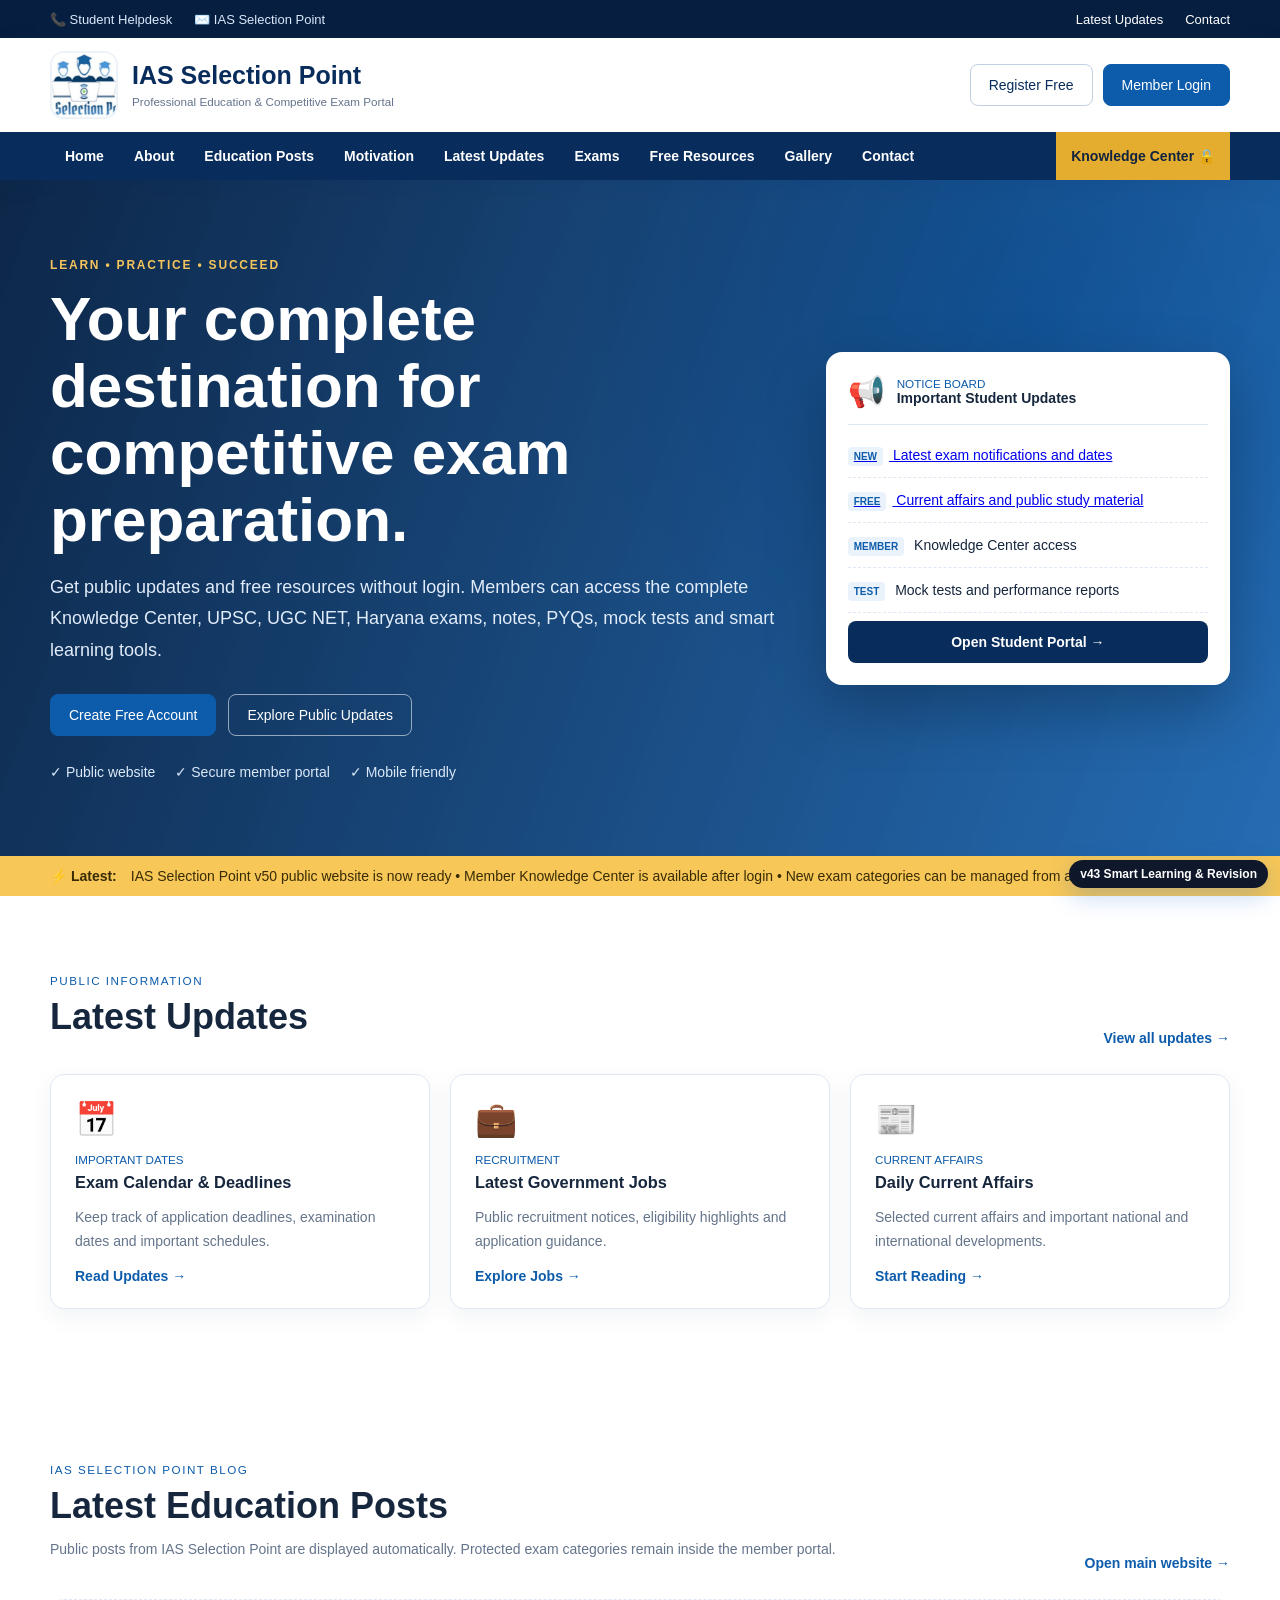
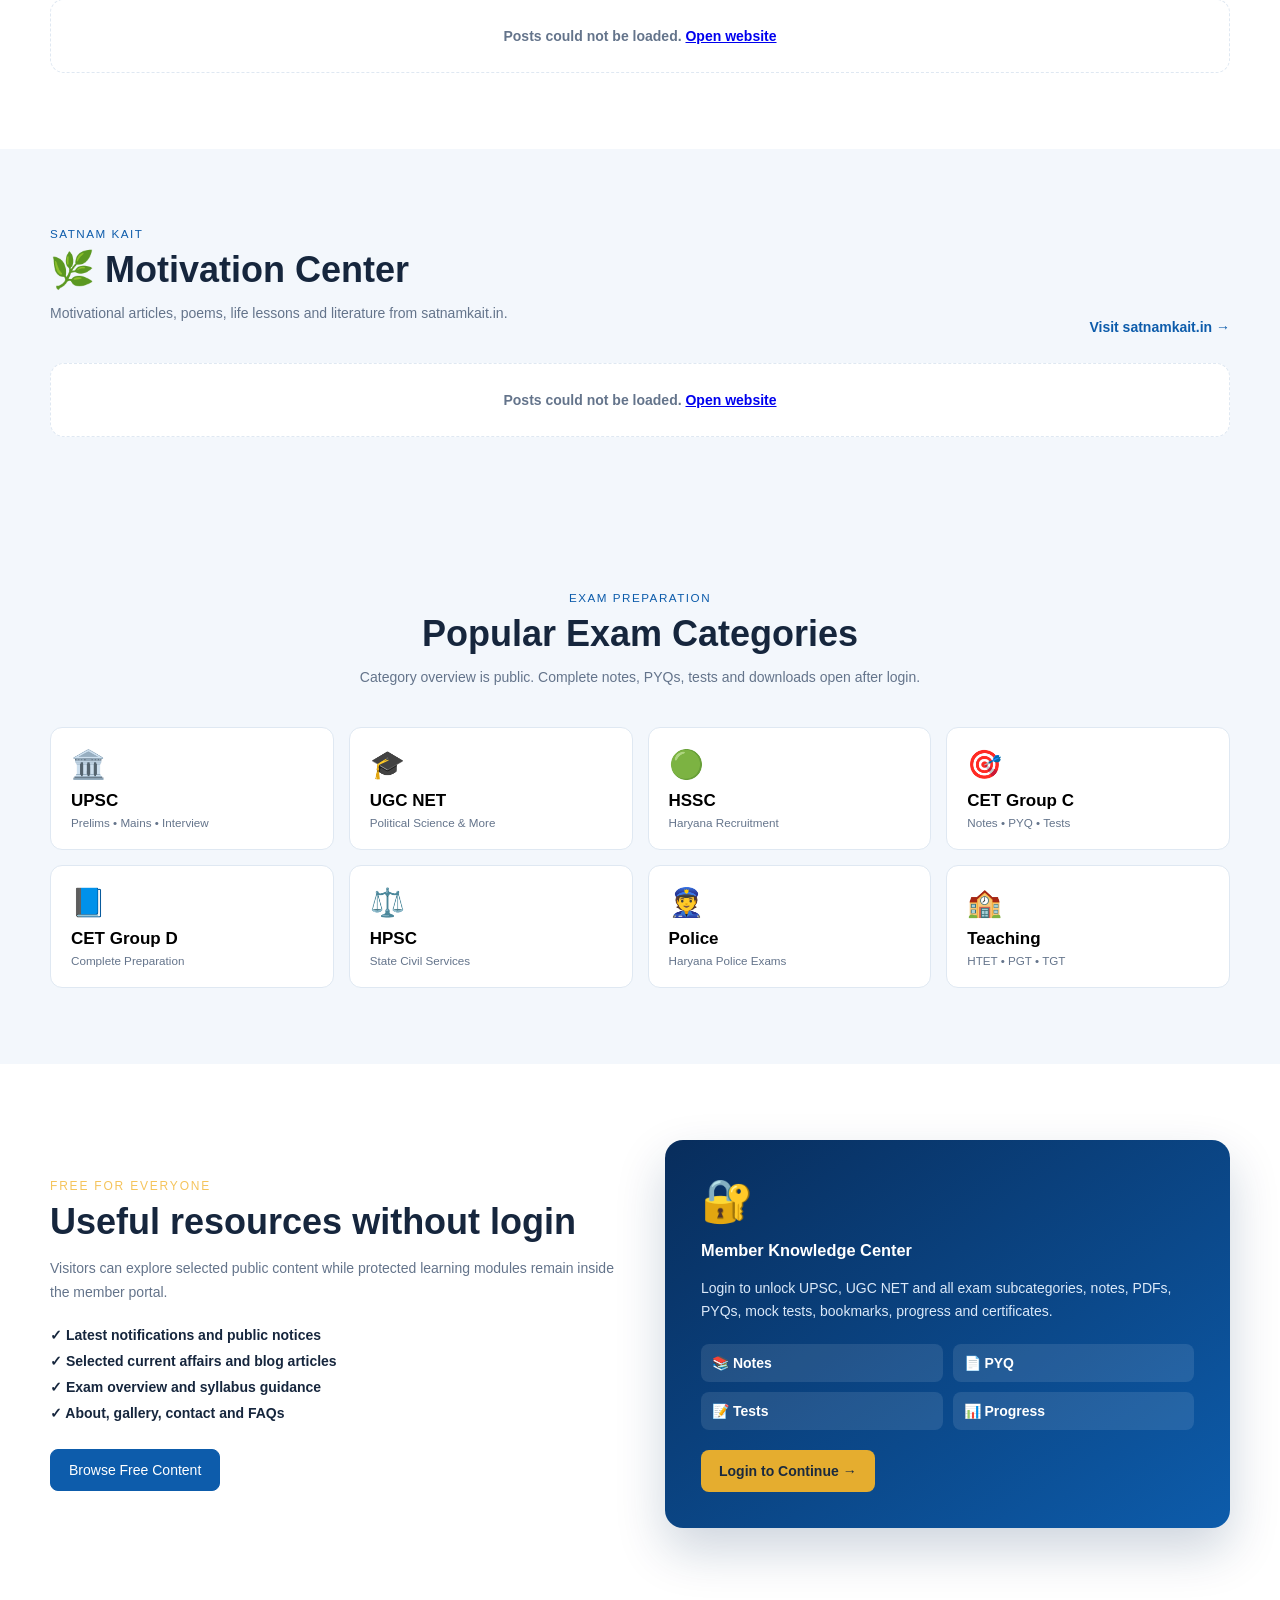
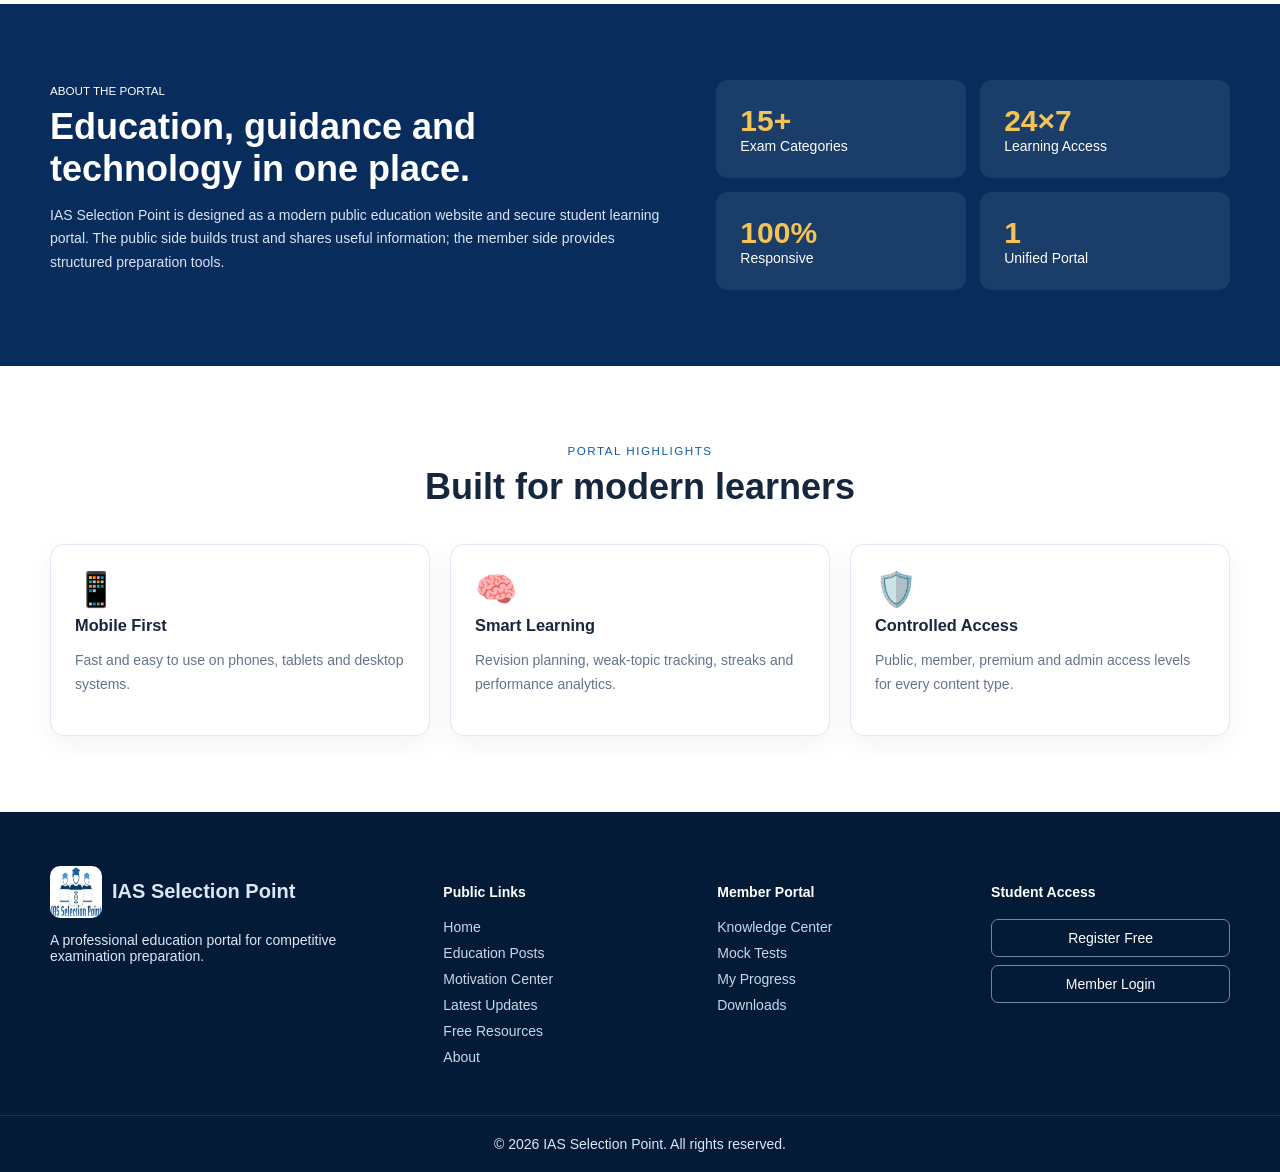
==== commit 2b22e07d: "Add files via upload" ====
--- a/index.html
+++ b/index.html
@@ -13,11 +13,11 @@
 <link rel="apple-touch-icon" href="logo.jpg">
 </head>
 <body class="v50-public-home">
-<div class="version-badge">v52 Digital Library & Notes Board</div>
+<div class="version-badge">v50.1 Core Public Feed Portal</div>
 <div id="loaderOverlay" class="loader-overlay"><div class="loader-box"><div class="spinner"></div><h3 id="loaderTitle">Please wait...</h3><p id="loaderText">Processing your request</p></div></div>
 
 <div class="v50-top-strip">
-  <div class="v50-container"><span>📞 9883000089</span><span>✉️ iasselection1@gmail.com</span><span>✉️ kaitsatnam@gmail.com</span><span class="v50-strip-spacer"></span><a href="#updates">Latest Updates</a><a href="#contact">Contact</a></div>
+  <div class="v50-container"><span>📞 Student Helpdesk</span><span>✉️ IAS Selection Point</span><span class="v50-strip-spacer"></span><a href="#updates">Latest Updates</a><a href="#contact">Contact</a></div>
 </div>
 <header class="v50-site-header">
   <div class="v50-container v50-brand-row">
@@ -26,7 +26,7 @@
     <button class="v50-menu-toggle" aria-label="Open menu" onclick="document.querySelector('.v50-nav').classList.toggle('open')">☰</button>
   </div>
   <nav class="v50-nav"><div class="v50-container">
-    <a href="#home">Home</a><a href="#notes-board">Notes Board</a><a href="#education-posts">Educational Updates</a><a href="#motivation">Motivation Updates</a><a href="#updates">Latest Updates</a><div class="v52-pages-menu"><button type="button">Website Pages ▾</button><div id="v52PagesDropdown" class="v52-pages-dropdown"><span>Loading pages…</span></div></div><a href="#contact">Help Desk</a><button onclick="openAuth('login')">Knowledge Center 🔒</button>
+    <a href="#home">Home</a><a href="#about">About</a><a href="#education-posts">Education Posts</a><a href="#motivation">Motivation</a><a href="#updates">Latest Updates</a><a href="#exams">Exams</a><a href="#resources">Free Resources</a><a href="#gallery">Gallery</a><a href="#contact">Contact</a><button onclick="openAuth('login')">Knowledge Center 🔒</button>
   </div></nav>
 </header>
 
@@ -37,16 +37,14 @@
     <div class="v50-hero-panel"><div class="v50-panel-title"><span>📢</span><div><small>NOTICE BOARD</small><b>Important Student Updates</b></div></div><div class="v50-notice-list"><a href="#updates"><span>NEW</span> Latest exam notifications and dates</a><a href="#resources"><span>FREE</span> Current affairs and public study material</a><a onclick="openAuth('login')"><span>MEMBER</span> Knowledge Center access</a><a onclick="openAuth('login')"><span>TEST</span> Mock tests and performance reports</a></div><button onclick="openAuth('login')">Open Student Portal →</button></div>
   </div>
 </section>
-<div class="v50-ticker"><div class="v50-container"><b>⚡ Live:</b><div class="v52-ticker-window"><div id="v52TickerTrack" class="v52-ticker-track"><span>Loading latest updates…</span></div></div></div></div></div>
+<div class="v50-ticker"><div class="v50-container"><b>⚡ Latest:</b><div><span>IAS Selection Point v50 public website is now ready • Member Knowledge Center is available after login • New exam categories can be managed from admin panel</span></div></div></div>
 
 <section class="v50-section" id="updates"><div class="v50-container"><div class="v50-section-head"><div><small>PUBLIC INFORMATION</small><h2>Latest Updates</h2></div><a href="#">View all updates →</a></div><div class="v50-card-grid v50-three"><article class="v50-info-card"><span class="v50-card-icon">📅</span><small>IMPORTANT DATES</small><h3>Exam Calendar & Deadlines</h3><p>Keep track of application deadlines, examination dates and important schedules.</p><a href="#">Read Updates →</a></article><article class="v50-info-card"><span class="v50-card-icon">💼</span><small>RECRUITMENT</small><h3>Latest Government Jobs</h3><p>Public recruitment notices, eligibility highlights and application guidance.</p><a href="#">Explore Jobs →</a></article><article class="v50-info-card"><span class="v50-card-icon">📰</span><small>CURRENT AFFAIRS</small><h3>Daily Current Affairs</h3><p>Selected current affairs and important national and international developments.</p><a href="#">Start Reading →</a></article></div></div></section>
 
 
-<section class="v50-section v52-notes-section" id="notes-board"><div class="v50-container"><div class="v50-section-head"><div><small>IAS SELECTION POINT</small><h2>📚 Notes Board</h2><p>Latest notes automatically move upward like a live popular-post board. Tap any note to read it inside the portal.</p></div></div><div class="v52-notes-frame"><div id="notesFeedStatus" class="v501-feed-status">Loading notes…</div><div id="v52NotesBoard" class="v52-notes-track"></div></div></div></section>
+<section class="v50-section v501-feed-section" id="education-posts"><div class="v50-container"><div class="v50-section-head"><div><small>IAS SELECTION POINT BLOG</small><h2>Latest Education Posts</h2><p>Public posts from IAS Selection Point are displayed automatically. Protected exam categories remain inside the member portal.</p></div><a href="https://iasselectionpoi.blogspot.com/" target="_blank" rel="noopener">Open main website →</a></div><div id="iasFeedStatus" class="v501-feed-status">Loading latest education posts…</div><div id="iasPublicFeed" class="v501-post-grid"></div></div></section>
 
-<section class="v50-section v501-feed-section" id="education-posts"><div class="v50-container"><div class="v50-section-head"><div><small>IAS SELECTION POINT BLOG</small><h2>Latest Educational Updates</h2><p>Public posts from IAS Selection Point are displayed automatically. Protected exam categories remain inside the member portal.</p></div><a href="#education-posts">View all inside portal →</a></div><div id="iasFeedStatus" class="v501-feed-status">Loading latest education posts…</div><div id="iasPublicFeed" class="v501-post-grid"></div></div></section>
-
-<section class="v50-section v50-soft v501-feed-section" id="motivation"><div class="v50-container"><div class="v50-section-head"><div><small>SATNAM KAIT</small><h2>🌿 Motivation Center</h2><p>Motivational articles, poems, life lessons and literature from satnamkait.in.</p></div><a href="#motivation">Read all inside portal →</a></div><div id="motivationFeedStatus" class="v501-feed-status">Loading motivation posts…</div><div id="motivationFeed" class="v501-post-grid"></div></div></section>
+<section class="v50-section v50-soft v501-feed-section" id="motivation"><div class="v50-container"><div class="v50-section-head"><div><small>SATNAM KAIT</small><h2>🌿 Motivation Center</h2><p>Motivational articles, poems, life lessons and literature from satnamkait.in.</p></div><a href="https://satnamkait.in/" target="_blank" rel="noopener">Visit satnamkait.in →</a></div><div id="motivationFeedStatus" class="v501-feed-status">Loading motivation posts…</div><div id="motivationFeed" class="v501-post-grid"></div></div></section>
 
 <section class="v50-section v50-soft" id="exams"><div class="v50-container"><div class="v50-section-head center"><div><small>EXAM PREPARATION</small><h2>Popular Exam Categories</h2><p>Category overview is public. Complete notes, PYQs, tests and downloads open after login.</p></div></div><div class="v50-exam-grid">
   <button onclick="openAuth('login')"><span>🏛️</span><b>UPSC</b><small>Prelims • Mains • Interview</small></button><button onclick="openAuth('login')"><span>🎓</span><b>UGC NET</b><small>Political Science & More</small></button><button onclick="openAuth('login')"><span>🟢</span><b>HSSC</b><small>Haryana Recruitment</small></button><button onclick="openAuth('login')"><span>🎯</span><b>CET Group C</b><small>Notes • PYQ • Tests</small></button><button onclick="openAuth('login')"><span>📘</span><b>CET Group D</b><small>Complete Preparation</small></button><button onclick="openAuth('login')"><span>⚖️</span><b>HPSC</b><small>State Civil Services</small></button><button onclick="openAuth('login')"><span>👮</span><b>Police</b><small>Haryana Police Exams</small></button><button onclick="openAuth('login')"><span>🏫</span><b>Teaching</b><small>HTET • PGT • TGT</small></button>
@@ -59,15 +57,14 @@
 <section class="v50-section" id="gallery"><div class="v50-container"><div class="v50-section-head center"><div><small>PORTAL HIGHLIGHTS</small><h2>Built for modern learners</h2></div></div><div class="v50-card-grid v50-three"><article class="v50-feature-card"><span>📱</span><h3>Mobile First</h3><p>Fast and easy to use on phones, tablets and desktop systems.</p></article><article class="v50-feature-card"><span>🧠</span><h3>Smart Learning</h3><p>Revision planning, weak-topic tracking, streaks and performance analytics.</p></article><article class="v50-feature-card"><span>🛡️</span><h3>Controlled Access</h3><p>Public, member, premium and admin access levels for every content type.</p></article></div></div></section>
 </main>
 
-<footer class="v50-footer" id="contact"><div class="v50-container v50-footer-grid"><div><div class="v50-footer-brand"><img src="logo.jpg" alt=""><b>IAS Selection Point</b></div><p>A professional education portal for competitive examination preparation.</p></div><div><h4>Public Links</h4><a href="#home">Home</a><a href="#education-posts">Education Posts</a><a href="#motivation">Motivation Center</a><a href="#updates">Latest Updates</a><a href="#resources">Free Resources</a><a href="#about">About</a></div><div><h4>Member Portal</h4><a onclick="openAuth('login')">Knowledge Center</a><a onclick="openAuth('login')">Mock Tests</a><a onclick="openAuth('login')">My Progress</a><a onclick="openAuth('login')">Downloads</a></div><div><h4>Student Help Desk</h4><a href="tel:9883000089">📞 9883000089</a><a href="mailto:iasselection1@gmail.com">✉️ iasselection1@gmail.com</a><a href="mailto:kaitsatnam@gmail.com">✉️ kaitsatnam@gmail.com</a><button onclick="openAuth('login')">Member Login</button></div></div><div class="v50-copyright">© 2026 IAS Selection Point. All rights reserved.</div></footer>
+<footer class="v50-footer" id="contact"><div class="v50-container v50-footer-grid"><div><div class="v50-footer-brand"><img src="logo.jpg" alt=""><b>IAS Selection Point</b></div><p>A professional education portal for competitive examination preparation.</p></div><div><h4>Public Links</h4><a href="#home">Home</a><a href="#education-posts">Education Posts</a><a href="#motivation">Motivation Center</a><a href="#updates">Latest Updates</a><a href="#resources">Free Resources</a><a href="#about">About</a></div><div><h4>Member Portal</h4><a onclick="openAuth('login')">Knowledge Center</a><a onclick="openAuth('login')">Mock Tests</a><a onclick="openAuth('login')">My Progress</a><a onclick="openAuth('login')">Downloads</a></div><div><h4>Student Access</h4><button onclick="openAuth('signup')">Register Free</button><button onclick="openAuth('login')">Member Login</button></div></div><div class="v50-copyright">© 2026 IAS Selection Point. All rights reserved.</div></footer>
 
-<div id="v52Reader" class="v52-reader" aria-hidden="true"><div class="v52-reader-shell"><header class="v52-reader-header"><button type="button" onclick="closeV52Reader()">← Back</button><div><small id="v52ReaderSource">Digital Library</small><h2 id="v52ReaderTitle">Article</h2></div><div class="v52-reader-tools"><button onclick="v52Font(-1)">A−</button><button onclick="v52Font(1)">A+</button><button onclick="v52ToggleTheme()">🌙</button><button onclick="window.print()">🖨️</button></div></header><div class="v52-reader-progress"><span id="v52ReaderProgress"></span></div><main id="v52ReaderScroll" class="v52-reader-scroll"><article id="v52ReaderPaper" class="v52-reader-paper"><div class="v52-book-label">IAS Selection Point Digital Library</div><h1 id="v52BookTitle"></h1><div id="v52ReaderMeta" class="v52-reader-meta"></div><div id="v52ReaderContent" class="v52-reader-content"></div><footer class="v52-book-footer">📖 Read • Learn • Grow</footer></article></main></div></div>
 <div class="v50-auth-modal" id="authModal" aria-hidden="true"><div class="v50-auth-backdrop" onclick="closeAuth()"></div><section class="auth-card v50-auth-card"><button class="v50-modal-close" onclick="closeAuth()">×</button><div class="brand"><img src="logo.jpg" alt="IAS Selection Point Logo" class="logo"><h1>IAS Selection Point</h1><p>Secure Member Portal</p></div><div class="tabs"><button class="tab active" data-auth-tab="login" onclick="openAuth('login')">Login</button><button class="tab" data-auth-tab="signup" onclick="openAuth('signup')">Signup</button></div>
 <form id="loginForm" class="form active" onsubmit="loginUser(event)"><h2>Member Login</h2><input id="loginEmail" type="email" placeholder="Email address" required><input id="loginPassword" type="password" placeholder="Password" required><button type="submit">Login</button><a href="#" onclick="openAuth('forgot');return false">Forgot password?</a></form>
 <form id="signupForm" class="form" onsubmit="signupUser(event)"><h2>Create Account</h2><input id="signupName" type="text" placeholder="Full name" required><input id="signupEmail" type="email" placeholder="Email address" required><input id="signupMobile" type="tel" placeholder="Mobile number" required><div class="v34-registration-grid"><select id="signupQualification" required><option value="">Select qualification</option><option>10th</option><option>12th</option><option>Diploma</option><option>Graduate</option><option>Post Graduate</option><option>B.Ed.</option><option>M.Ed.</option><option>Ph.D.</option><option>Other</option></select><select id="signupTargetExam" required><option value="">Preparing for</option><option>UPSC</option><option>HPSC</option><option>HSSC</option><option>Haryana CET (Group C)</option><option>Haryana CET (Group D)</option><option>Haryana Police</option><option>UGC NET (Political Science)</option><option>SSC</option><option>Banking</option><option>Railway</option><option>Other</option></select><select id="signupState" required><option value="">Select state / union territory</option></select><select id="signupDistrict" required disabled><option value="">Select district</option></select><input id="signupSubject" placeholder="Preferred / optional subject"></div><input id="signupPassword" type="password" placeholder="Password" required><input id="signupConfirmPassword" type="password" placeholder="Repeat password" required><div id="signupPasswordMatch" class="v318-password-match"></div><button type="submit">Signup</button></form>
 <form id="forgotForm" class="form" onsubmit="sendResetOtp(event)"><h2>Forgot Password</h2><input id="forgotEmail" type="email" placeholder="Registered email" required><button type="submit">Send OTP</button><a href="#" onclick="openAuth('login');return false">Back to login</a></form>
 <form id="resetForm" class="form" onsubmit="resetPassword(event)"><h2>Reset Password</h2><input id="resetEmail" type="email" placeholder="Registered email" required><input id="resetOtp" type="text" placeholder="6 digit OTP" required><input id="resetPassword" type="password" placeholder="New password" required><button type="submit">Reset Password</button></form><p id="msg" class="msg"></p></section></div>
-<script src="config.js?v=20260719-5200"></script><script src="app.js?v=20260719-5200"></script>
+<script src="config.js?v=20260719-5010"></script><script src="app.js?v=20260719-5010"></script>
 <script>
 function openAuth(type){const m=document.getElementById('authModal');m.classList.add('open');m.setAttribute('aria-hidden','false');document.body.classList.add('modal-open');showForm(type);document.querySelectorAll('[data-auth-tab]').forEach(x=>x.classList.toggle('active',x.dataset.authTab===type));}
 function closeAuth(){document.getElementById('authModal').classList.remove('open');document.body.classList.remove('modal-open');}
@@ -76,43 +73,63 @@
 
 <script>
 (function(){
-  const STORE={ias:[],motivation:[],notes:[],pages:[]};
-  const FEEDS=[
-    {callback:'v52IASFeed',host:'https://iasselectionpoint.blogspot.com',kind:'ias',limit:30},
-    {callback:'v52MotivationFeed',host:'https://satnamkait.in',kind:'motivation',limit:30},
-    {callback:'v52NotesFeed',host:'https://iasselectionpoint.blogspot.com/feeds/posts/default/-/Notes',kind:'notes',limit:20,raw:true},
-    {callback:'v52IASPages',host:'https://iasselectionpoint.blogspot.com/feeds/pages/default',kind:'pages',limit:30,raw:true},
-    {callback:'v52MotivationPages',host:'https://satnamkait.in/feeds/pages/default',kind:'pages2',limit:30,raw:true}
+  const FEEDS = [
+    {callback:'renderIASPublicFeed', host:'https://iasselectionpoi.blogspot.com', target:'iasPublicFeed', status:'iasFeedStatus', limit:12},
+    {callback:'renderMotivationFeed', host:'https://satnamkait.in', target:'motivationFeed', status:'motivationFeedStatus', limit:12}
   ];
-  const clean=h=>{const d=document.createElement('div');d.innerHTML=h||'';return (d.textContent||'').replace(/\s+/g,' ').trim()};
-  const html=e=>(e.content&&e.content.$t)||(e.summary&&e.summary.$t)||'';
-  const title=e=>clean(e.title&&e.title.$t)||'Untitled';
-  const link=e=>((e.link||[]).find(x=>x.rel==='alternate')||{}).href||'#';
-  const img=e=>{const h=html(e),m=h.match(/<img[^>]+src=["']([^"']+)/i);return (e.media$thumbnail&&e.media$thumbnail.url||m&&m[1]||'logo.jpg').replace('/s72-c/','/s640/').replace('=s72-c','=s640')};
-  const pack=p=>encodeURIComponent(JSON.stringify(p)).replace(/'/g,'%27');
-  const date=e=>{try{return new Intl.DateTimeFormat('en-IN',{day:'2-digit',month:'short',year:'numeric'}).format(new Date((e.published&&e.published.$t)||(e.updated&&e.updated.$t)))}catch(_){return''}};
-  function normalize(e,source){return{title:title(e),content:html(e),excerpt:clean(html(e)).slice(0,170),image:img(e),date:date(e),url:link(e),source};}
-  function card(p){const data=pack(p);return `<article class="v501-post-card"><button class="v501-post-image" onclick="openV52ReaderData('${data}')"><img src="${p.image}" alt="" loading="lazy" onerror="this.src='logo.jpg'"></button><div class="v501-post-body"><small>${p.date}</small><h3><button onclick="openV52ReaderData('${data}')">${p.title}</button></h3><p>${p.excerpt}…</p><button class="v501-read-more" onclick="openV52ReaderData('${data}')">Read in Book View →</button></div></article>`}
-  function renderGrid(kind,target,status){const list=STORE[kind],el=document.getElementById(target);if(!el)return;el.innerHTML=list.map(card).join('');const st=document.getElementById(status);if(st)st.hidden=!!list.length;buildTicker();}
-  function renderNotes(){let list=STORE.notes.length?STORE.notes:STORE.ias.slice(0,12);const el=document.getElementById('v52NotesBoard');if(!el)return;const rows=list.map(p=>`<button onclick="openV52ReaderData('${pack(p)}')"><span>NEW</span><div><b>${p.title}</b><small>${p.date}</small></div><em>Read →</em></button>`).join('');el.innerHTML=rows+rows;document.getElementById('notesFeedStatus').hidden=!!list.length;}
-  function buildTicker(){const list=[...STORE.ias.slice(0,8),...STORE.motivation.slice(0,6)];const t=document.getElementById('v52TickerTrack');if(!t||!list.length)return;const items=list.map(p=>`<button onclick="openV52ReaderData('${pack(p)}')">${p.source==='Motivation'?'🌿':'🎓'} ${p.title}</button>`).join('<span>•</span>');t.innerHTML=items+items;}
-  function renderPages(){const box=document.getElementById('v52PagesDropdown');if(!box)return;const all=[...STORE.pages,...STORE.pages2];box.innerHTML=all.length?all.map(p=>`<button onclick="openV52ReaderData('${pack(p)}')">${p.source==='Motivation Page'?'🌿':'🎓'} ${p.title}</button>`).join(''):'<span>No pages found</span>';}
-  window.v52IASFeed=d=>{STORE.ias=((d.feed&&d.feed.entry)||[]).map(e=>normalize(e,'Education'));renderGrid('ias','iasPublicFeed','iasFeedStatus');renderNotes();};
-  window.v52MotivationFeed=d=>{STORE.motivation=((d.feed&&d.feed.entry)||[]).map(e=>normalize(e,'Motivation'));renderGrid('motivation','motivationFeed','motivationFeedStatus');};
-  window.v52NotesFeed=d=>{STORE.notes=((d.feed&&d.feed.entry)||[]).map(e=>normalize(e,'Notes Board'));renderNotes();};
-  window.v52IASPages=d=>{STORE.pages=((d.feed&&d.feed.entry)||[]).map(e=>normalize(e,'Education Page'));renderPages();};
-  window.v52MotivationPages=d=>{STORE.pages2=((d.feed&&d.feed.entry)||[]).map(e=>normalize(e,'Motivation Page'));renderPages();};
-  function load(f){const s=document.createElement('script');s.async=true;s.src=(f.raw?f.host:`${f.host}/feeds/posts/default`)+`?alt=json-in-script&max-results=${f.limit}&callback=${f.callback}`;document.body.appendChild(s)}
-  (document.readyState==='loading'?document.addEventListener('DOMContentLoaded',()=>FEEDS.forEach(load)):FEEDS.forEach(load));
+
+  function textOnly(html){
+    const box=document.createElement('div'); box.innerHTML=html||'';
+    return (box.textContent||box.innerText||'').replace(/\s+/g,' ').trim();
+  }
+  function imageFrom(entry){
+    if(entry.media$thumbnail && entry.media$thumbnail.url){
+      return entry.media$thumbnail.url.replace(/\/s72-c\//,'/s640/').replace(/=s72-c$/,'=s640');
+    }
+    const html=(entry.content&&entry.content.$t)||(entry.summary&&entry.summary.$t)||'';
+    const m=html.match(/<img[^>]+src=["']([^"']+)["']/i);
+    return m?m[1]: 'logo.jpg';
+  }
+  function postLink(entry){
+    const links=entry.link||[];
+    const alt=links.find(x=>x.rel==='alternate');
+    return alt?alt.href:'#';
+  }
+  function dateText(entry){
+    const raw=(entry.published&&entry.published.$t)||(entry.updated&&entry.updated.$t);
+    if(!raw) return '';
+    try{return new Intl.DateTimeFormat('en-IN',{day:'2-digit',month:'short',year:'numeric'}).format(new Date(raw));}catch(e){return ''}
+  }
+  function renderFeed(data,targetId,statusId,emptyMessage){
+    const target=document.getElementById(targetId), status=document.getElementById(statusId);
+    if(!target) return;
+    const entries=(data&&data.feed&&data.feed.entry)||[];
+    if(!entries.length){ if(status) status.textContent=emptyMessage; return; }
+    target.innerHTML=entries.map(entry=>{
+      const title=textOnly(entry.title&&entry.title.$t)||'Untitled post';
+      const body=textOnly((entry.summary&&entry.summary.$t)||(entry.content&&entry.content.$t));
+      const excerpt=body.length>145?body.slice(0,145)+'…':body;
+      return `<article class="v501-post-card"><a class="v501-post-image" href="${postLink(entry)}" target="_blank" rel="noopener"><img src="${imageFrom(entry)}" alt="" loading="lazy" onerror="this.src='logo.jpg'"></a><div class="v501-post-body"><small>${dateText(entry)}</small><h3><a href="${postLink(entry)}" target="_blank" rel="noopener">${title}</a></h3><p>${excerpt}</p><a class="v501-read-more" href="${postLink(entry)}" target="_blank" rel="noopener">Read full post →</a></div></article>`;
+    }).join('');
+    if(status) status.hidden=true;
+  }
+  window.renderIASPublicFeed=data=>renderFeed(data,'iasPublicFeed','iasFeedStatus','No public education posts are available right now.');
+  window.renderMotivationFeed=data=>renderFeed(data,'motivationFeed','motivationFeedStatus','No motivation posts are available right now.');
+
+  function loadJSONP(item){
+    const script=document.createElement('script');
+    script.src=`${item.host}/feeds/posts/default?alt=json-in-script&max-results=${item.limit}&callback=${item.callback}`;
+    script.async=true;
+    script.onerror=function(){
+      const status=document.getElementById(item.status);
+      if(status) status.innerHTML=`Posts could not be loaded. <a href="${item.host}" target="_blank" rel="noopener">Open website</a>`;
+      script.remove();
+    };
+    document.body.appendChild(script);
+  }
+  if(document.readyState==='loading') document.addEventListener('DOMContentLoaded',()=>FEEDS.forEach(loadJSONP));
+  else FEEDS.forEach(loadJSONP);
 })();
-let v52ReaderFont=18;
-function openV52ReaderData(encoded){const p=JSON.parse(decodeURIComponent(encoded));const r=document.getElementById('v52Reader');document.getElementById('v52ReaderTitle').textContent=p.title;document.getElementById('v52BookTitle').textContent=p.title;document.getElementById('v52ReaderSource').textContent=p.source||'Digital Library';document.getElementById('v52ReaderMeta').textContent=[p.date,p.source].filter(Boolean).join(' • ');document.getElementById('v52ReaderContent').innerHTML=p.content||`<p>${p.excerpt||''}</p>`;r.classList.add('open');r.setAttribute('aria-hidden','false');document.body.classList.add('v52-reader-open');const sc=document.getElementById('v52ReaderScroll');sc.scrollTop=0;updateV52Progress();}
-function closeV52Reader(){document.getElementById('v52Reader').classList.remove('open');document.body.classList.remove('v52-reader-open');}
-function v52Font(n){v52ReaderFont=Math.max(14,Math.min(28,v52ReaderFont+n));document.getElementById('v52ReaderContent').style.fontSize=v52ReaderFont+'px';}
-function v52ToggleTheme(){document.getElementById('v52Reader').classList.toggle('night');}
-function updateV52Progress(){const sc=document.getElementById('v52ReaderScroll');if(!sc)return;const max=sc.scrollHeight-sc.clientHeight;document.getElementById('v52ReaderProgress').style.width=(max?sc.scrollTop/max*100:0)+'%';}
-document.getElementById('v52ReaderScroll').addEventListener('scroll',updateV52Progress,{passive:true});
-document.addEventListener('keydown',e=>{if(e.key==='Escape'&&document.getElementById('v52Reader').classList.contains('open'))closeV52Reader()});
 </script>
 
 </body></html>
--- a/style.css
+++ b/style.css
@@ -6241,12 +6241,91 @@
 @media(max-width:900px){.v501-post-grid{grid-template-columns:repeat(2,minmax(0,1fr))}}
 @media(max-width:600px){.v501-post-grid{grid-template-columns:1fr}.v501-feed-section .v50-section-head{align-items:flex-start;gap:12px;flex-direction:column}.v501-feed-section .v50-section-head>a{display:inline-block}}
 
-/* ===== v52 Digital Library / Notes Board ===== */
-html,body{overflow-x:hidden!important;overflow-y:auto!important;height:auto!important}
-.v52-pages-menu{position:relative}.v52-pages-menu>button{border:0;background:transparent;color:inherit;font:inherit;font-weight:700;cursor:pointer;padding:14px 10px}.v52-pages-dropdown{display:none;position:absolute;top:100%;left:0;min-width:290px;max-height:420px;overflow:auto;background:#fff;border-radius:14px;box-shadow:0 18px 50px #0f172a33;padding:8px;z-index:200}.v52-pages-menu:hover .v52-pages-dropdown,.v52-pages-menu:focus-within .v52-pages-dropdown{display:grid}.v52-pages-dropdown button{border:0;background:#fff;text-align:left;padding:11px 12px;border-radius:9px;cursor:pointer;font-weight:700}.v52-pages-dropdown button:hover{background:#eef6ff}
-.v52-ticker-window{overflow:hidden;white-space:nowrap;flex:1}.v52-ticker-track{display:inline-flex;align-items:center;gap:24px;min-width:max-content;animation:v52Ticker 48s linear infinite}.v52-ticker-track button{border:0;background:transparent;color:inherit;font-weight:800;cursor:pointer}.v52-ticker-track:hover{animation-play-state:paused}@keyframes v52Ticker{to{transform:translateX(-50%)}}
-.v52-notes-frame{height:390px;overflow:hidden;border-radius:20px;background:linear-gradient(135deg,#fff,#f4f9ff);box-shadow:0 15px 45px #0f172a18;padding:12px}.v52-notes-track{display:grid;gap:10px;animation:v52NotesUp 38s linear infinite}.v52-notes-track:hover{animation-play-state:paused}.v52-notes-track>button{display:grid;grid-template-columns:auto 1fr auto;align-items:center;gap:12px;width:100%;border:1px solid #dbeafe;background:#fff;padding:14px;border-radius:14px;text-align:left;cursor:pointer}.v52-notes-track span{background:#dc2626;color:#fff;padding:4px 7px;border-radius:6px;font-size:10px;font-weight:900}.v52-notes-track b{display:block;color:#0f172a}.v52-notes-track small{color:#64748b}.v52-notes-track em{font-style:normal;color:#0b5ed7;font-weight:900}@keyframes v52NotesUp{to{transform:translateY(-50%)}}
-.v501-post-card button{font:inherit}.v501-post-image{display:block;width:100%;border:0;padding:0;background:none;cursor:pointer}.v501-post-body h3 button,.v501-read-more{border:0;background:transparent;padding:0;text-align:left;cursor:pointer;color:inherit;font-weight:inherit}.v501-read-more{color:#0b5ed7!important;font-weight:900!important}
-.v52-reader{position:fixed;inset:0;z-index:99999;background:#07111fe8;display:none}.v52-reader.open{display:block}.v52-reader-shell{position:absolute;inset:0;display:flex;flex-direction:column;overflow:hidden}.v52-reader-header{flex:0 0 auto;display:grid;grid-template-columns:auto 1fr auto;align-items:center;gap:14px;padding:12px 18px;background:#fff;border-bottom:1px solid #dbe4ef}.v52-reader-header>button,.v52-reader-tools button{border:0;border-radius:10px;padding:9px 12px;background:#eaf3ff;color:#0b5ed7;font-weight:900;cursor:pointer}.v52-reader-header h2{font-size:17px;margin:2px 0;white-space:nowrap;overflow:hidden;text-overflow:ellipsis}.v52-reader-header small{color:#64748b}.v52-reader-tools{display:flex;gap:7px}.v52-reader-progress{height:5px;background:#dbe4ef;flex:0 0 auto}.v52-reader-progress span{display:block;height:100%;width:0;background:linear-gradient(90deg,#0b5ed7,#16a34a)}.v52-reader-scroll{flex:1 1 auto;min-height:0;overflow-y:auto!important;overflow-x:hidden;-webkit-overflow-scrolling:touch;overscroll-behavior:contain;padding:28px 14px 70px;background:radial-gradient(circle at top,#f8eac9,#d7b77e)}.v52-reader-paper{width:min(920px,100%);min-height:calc(100vh - 140px);height:auto!important;overflow:visible!important;margin:auto;background:#fffaf0;border:1px solid #cba96d;border-radius:7px;box-shadow:0 25px 70px #3b250755;padding:clamp(24px,5vw,64px);position:relative}.v52-reader-paper:before{content:"";position:absolute;inset:10px;border:1px double #d7bc89;pointer-events:none}.v52-book-label{text-align:center;letter-spacing:.16em;font-size:11px;color:#8a5b22;font-weight:900}.v52-reader-paper h1{text-align:center;font-family:Georgia,serif;color:#4b2e13;font-size:clamp(30px,5vw,52px);line-height:1.18;margin:20px 0}.v52-reader-meta{text-align:center;color:#8b6b45;margin-bottom:30px}.v52-reader-content{font-family:Georgia,'Times New Roman',serif;font-size:18px;line-height:1.9;color:#33271c;overflow-wrap:anywhere}.v52-reader-content>p:first-of-type:first-letter{float:left;font-size:4.3em;line-height:.78;padding:10px 10px 0 0;color:#9a5c1d;font-weight:900}.v52-reader-content img{max-width:100%!important;height:auto!important;border-radius:12px;display:block;margin:24px auto}.v52-reader-content table{display:block;max-width:100%;overflow-x:auto}.v52-reader-content iframe{max-width:100%}.v52-reader-content blockquote{margin:25px 0;padding:20px 24px;border-left:6px solid #d97706;background:#fff0c7;border-radius:8px;color:#6b3d08}.v52-book-footer{text-align:center;margin-top:48px;padding-top:18px;border-top:1px solid #d9bd8c;color:#8b6b45;font-weight:800}.v52-reader.night .v52-reader-scroll{background:#0b1220}.v52-reader.night .v52-reader-paper{background:#111827;border-color:#334155}.v52-reader.night .v52-reader-content,.v52-reader.night .v52-reader-paper h1{color:#e5e7eb}.v52-reader.night .v52-reader-meta,.v52-reader.night .v52-book-label,.v52-reader.night .v52-book-footer{color:#cbd5e1}.v52-reader-open{overflow:hidden!important}
-@media(max-width:760px){.v52-pages-menu{width:100%}.v52-pages-dropdown{position:static;min-width:0;width:100%}.v52-reader-header{grid-template-columns:auto 1fr;padding:9px}.v52-reader-tools{grid-column:1/-1;justify-content:center}.v52-reader-scroll{padding:10px 7px 55px}.v52-reader-paper{padding:30px 20px;border-radius:3px}.v52-reader-content{font-size:17px;line-height:1.75}.v52-notes-frame{height:350px}}
-@media print{body>*:not(#v52Reader){display:none!important}.v52-reader{position:static!important;display:block!important;background:#fff}.v52-reader-header,.v52-reader-progress{display:none}.v52-reader-scroll{overflow:visible!important;padding:0;background:#fff}.v52-reader-paper{box-shadow:none;border:0;width:100%;padding:20px}}
+/* ===== v50.2 Digital Book Reader scrolling hotfix ===== */
+html.v502-reader-open,
+body.v502-reader-open{
+  overflow:hidden!important;
+  height:100%!important;
+  overscroll-behavior:none;
+}
+#readerModal.v27-reader-modal,
+#readerModal.reader-modal,
+#readerModal.active{
+  position:fixed!important;
+  inset:0!important;
+  width:100%!important;
+  height:100vh!important;
+  height:100dvh!important;
+  max-height:100dvh!important;
+  overflow-y:auto!important;
+  overflow-x:hidden!important;
+  -webkit-overflow-scrolling:touch!important;
+  overscroll-behavior-y:contain!important;
+  touch-action:pan-y!important;
+  scrollbar-gutter:stable;
+}
+#readerModal .v27-reader-shell{
+  min-height:100%!important;
+  height:auto!important;
+  overflow:visible!important;
+}
+#readerModal .v27-reader-layout,
+#readerModal .v27-reader-paper,
+#readerModal .v27-reader-content,
+#readerModal #v27ArticleBody{
+  height:auto!important;
+  max-height:none!important;
+  overflow:visible!important;
+  touch-action:pan-y!important;
+}
+#readerModal .v27-reader-paper{
+  min-width:0!important;
+}
+#readerModal #v27ArticleBody img,
+#readerModal #v27ArticleBody video,
+#readerModal #v27ArticleBody iframe{
+  max-width:100%!important;
+  height:auto!important;
+}
+#readerModal #v27ArticleBody table{
+  display:block!important;
+  width:100%!important;
+  max-width:100%!important;
+  overflow-x:auto!important;
+  -webkit-overflow-scrolling:touch!important;
+}
+#readerModal .v27-reader-side{
+  align-self:start!important;
+}
+@media(max-width:760px){
+  #readerModal.v27-reader-modal{
+    padding:0!important;
+  }
+  #readerModal .v27-reader-header{
+    min-height:56px!important;
+    padding:8px!important;
+  }
+  #readerModal .v27-reader-progress{
+    top:56px!important;
+  }
+  #readerModal .v27-reader-layout{
+    display:block!important;
+    padding:10px 8px 34px!important;
+  }
+  #readerModal .v27-reader-paper{
+    border-radius:14px!important;
+  }
+  #readerModal .v27-reader-content{
+    padding:22px 17px 36px!important;
+    font-size:17px!important;
+    line-height:1.78!important;
+  }
+  #readerModal .v27-reader-content h1{
+    font-size:27px!important;
+  }
+  #readerModal .v27-reader-side{
+    position:static!important;
+    display:grid!important;
+    margin-top:12px!important;
+  }
+}
